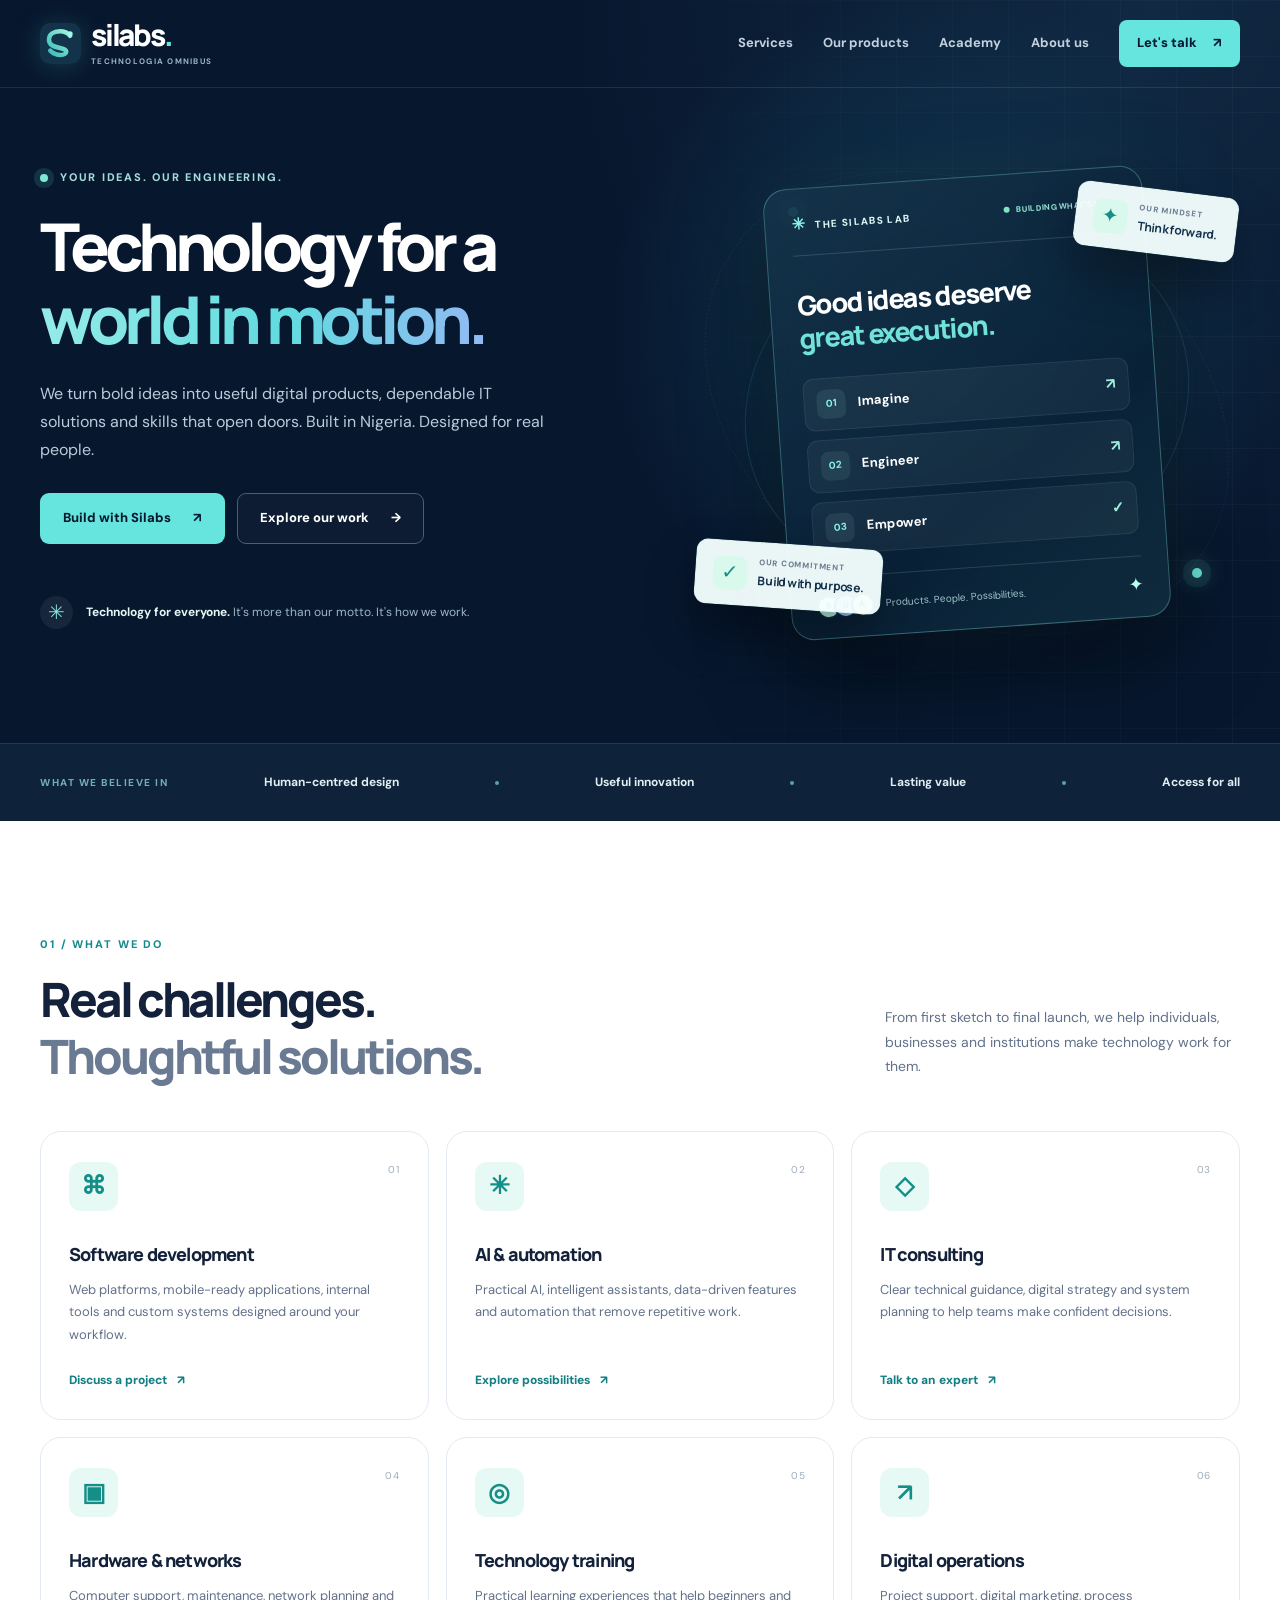
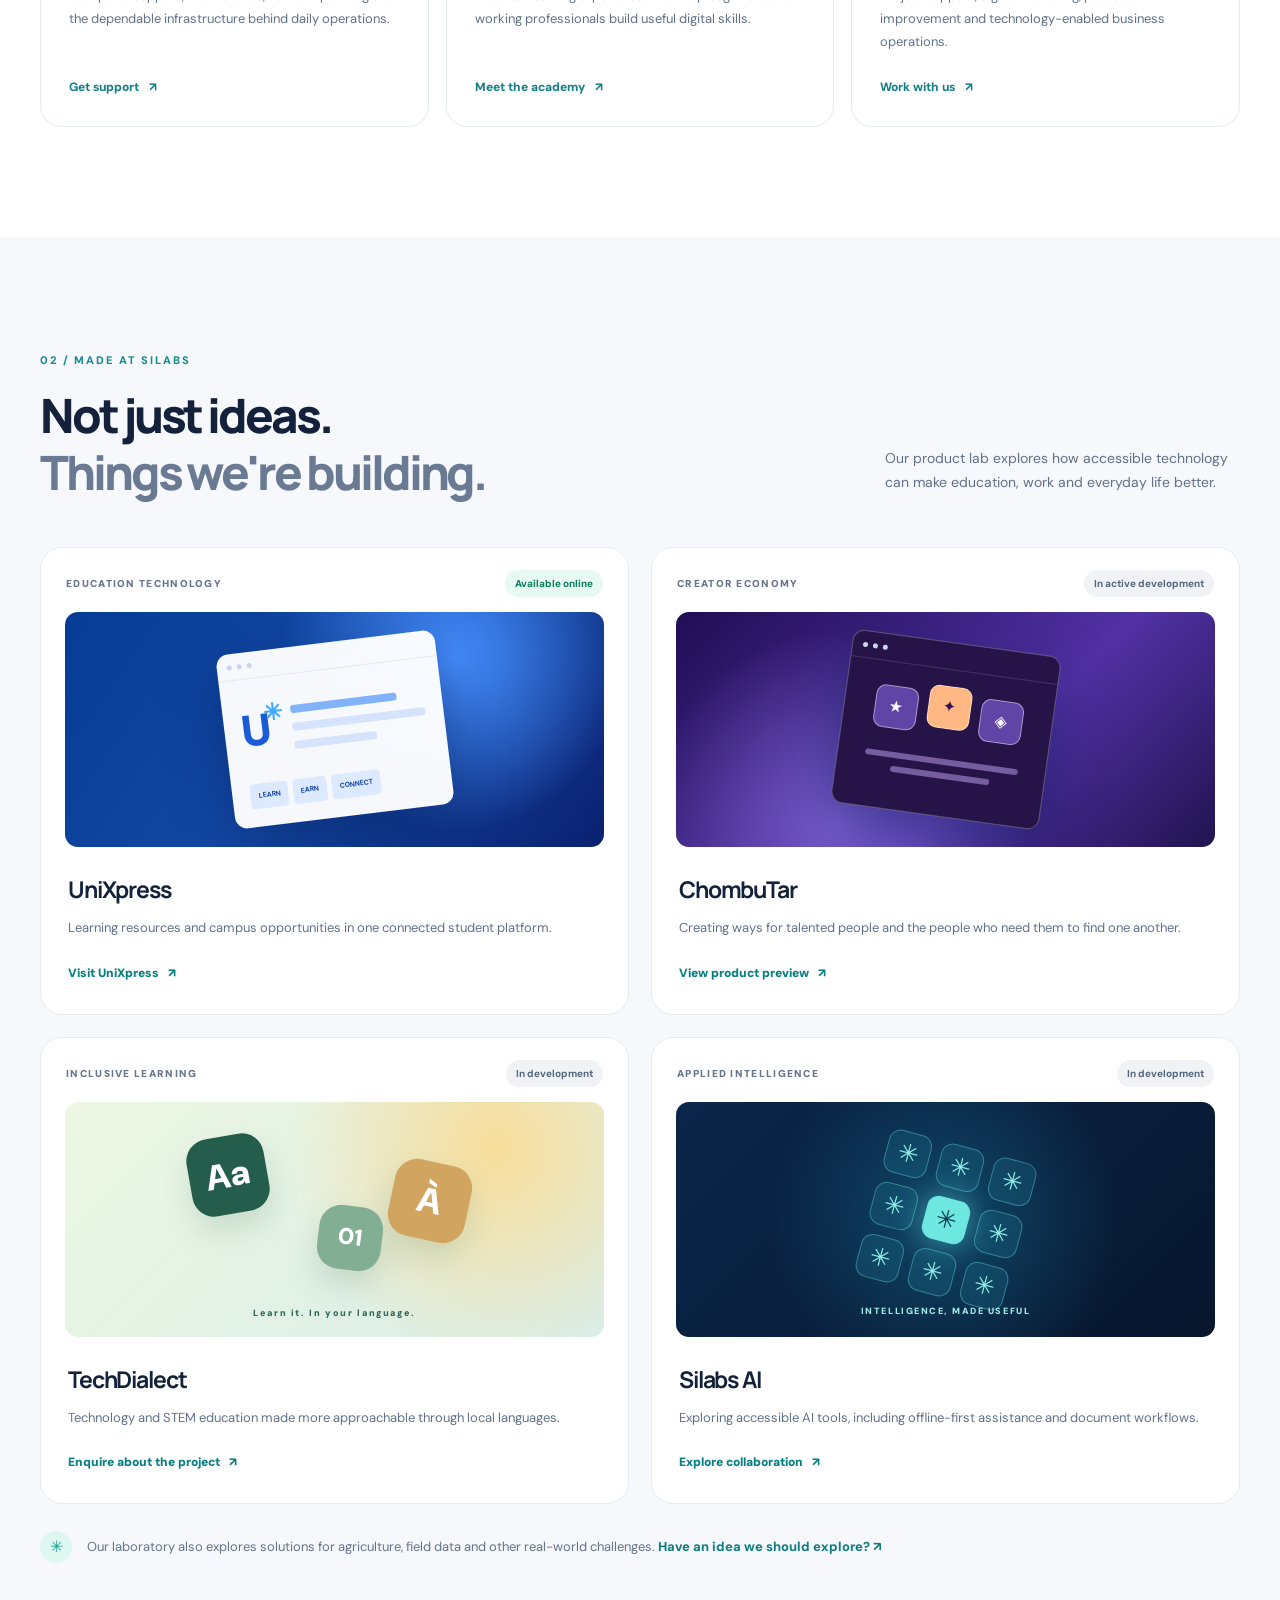
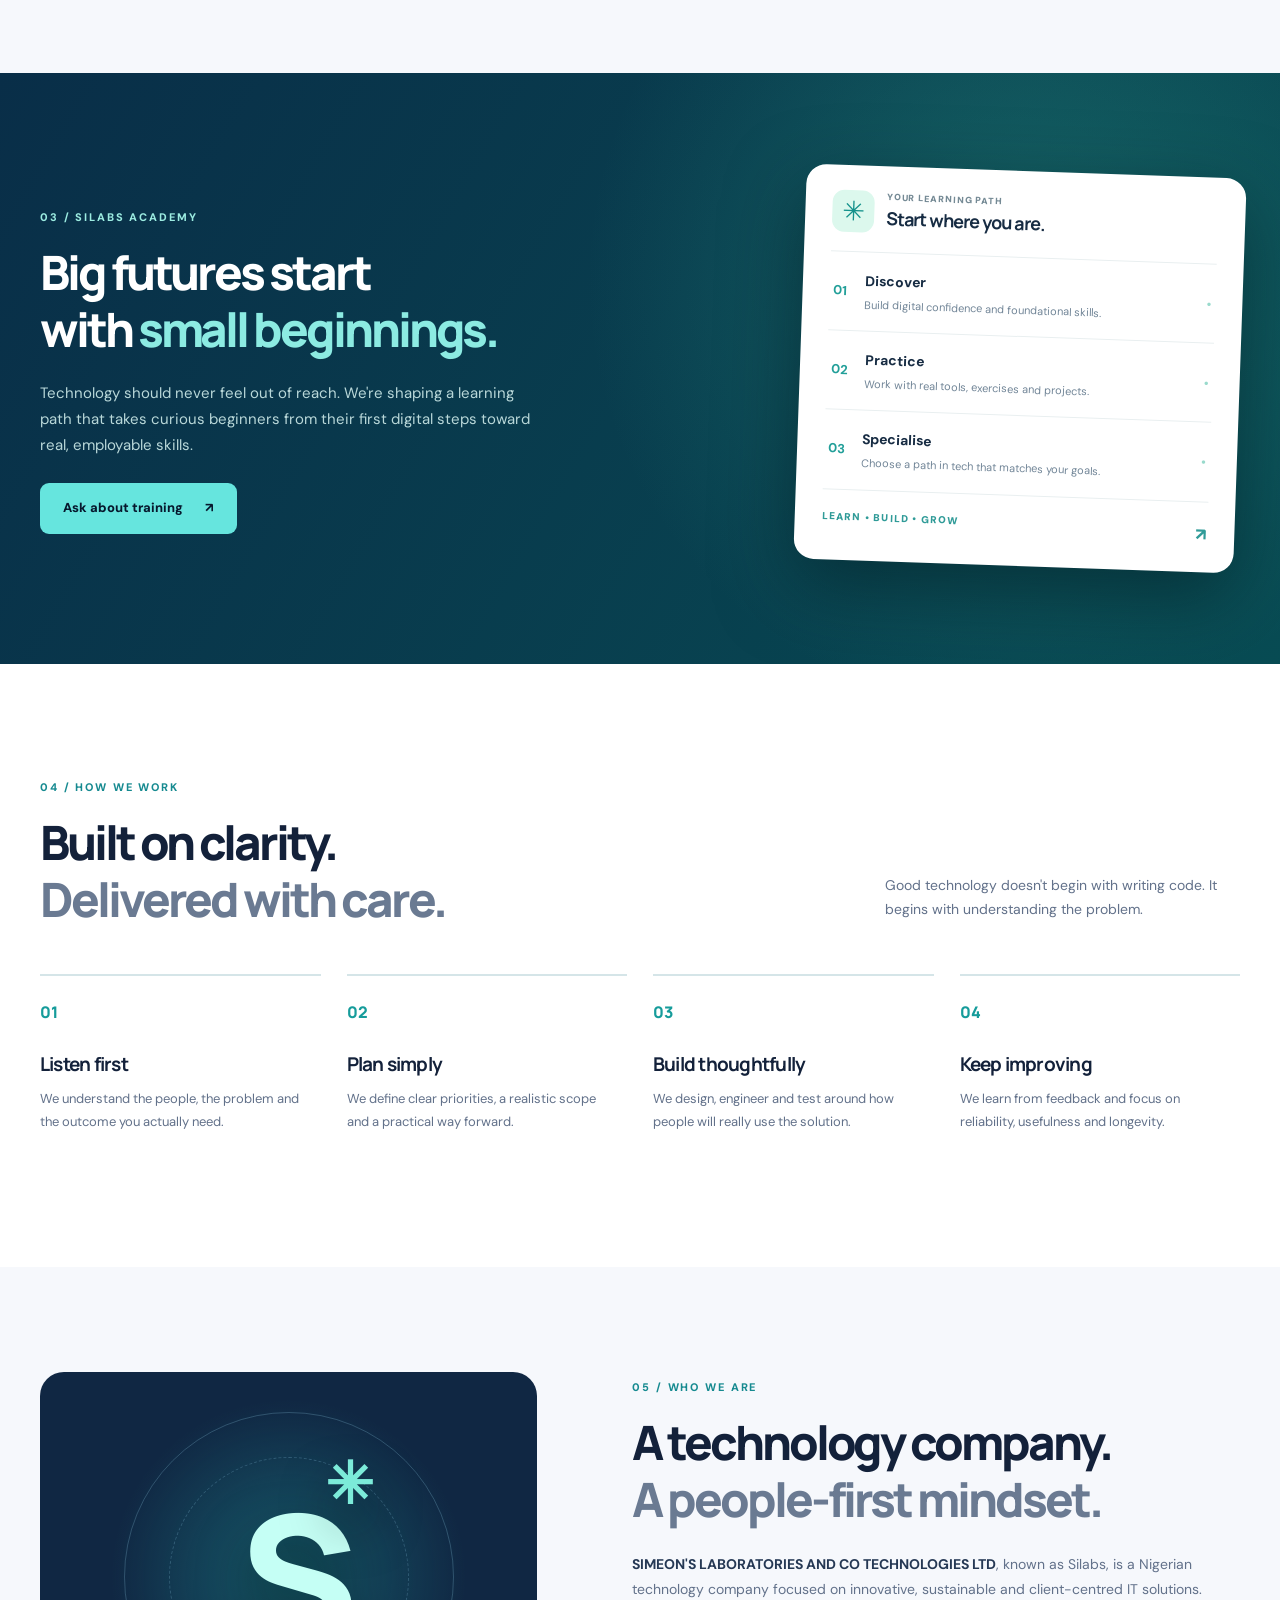
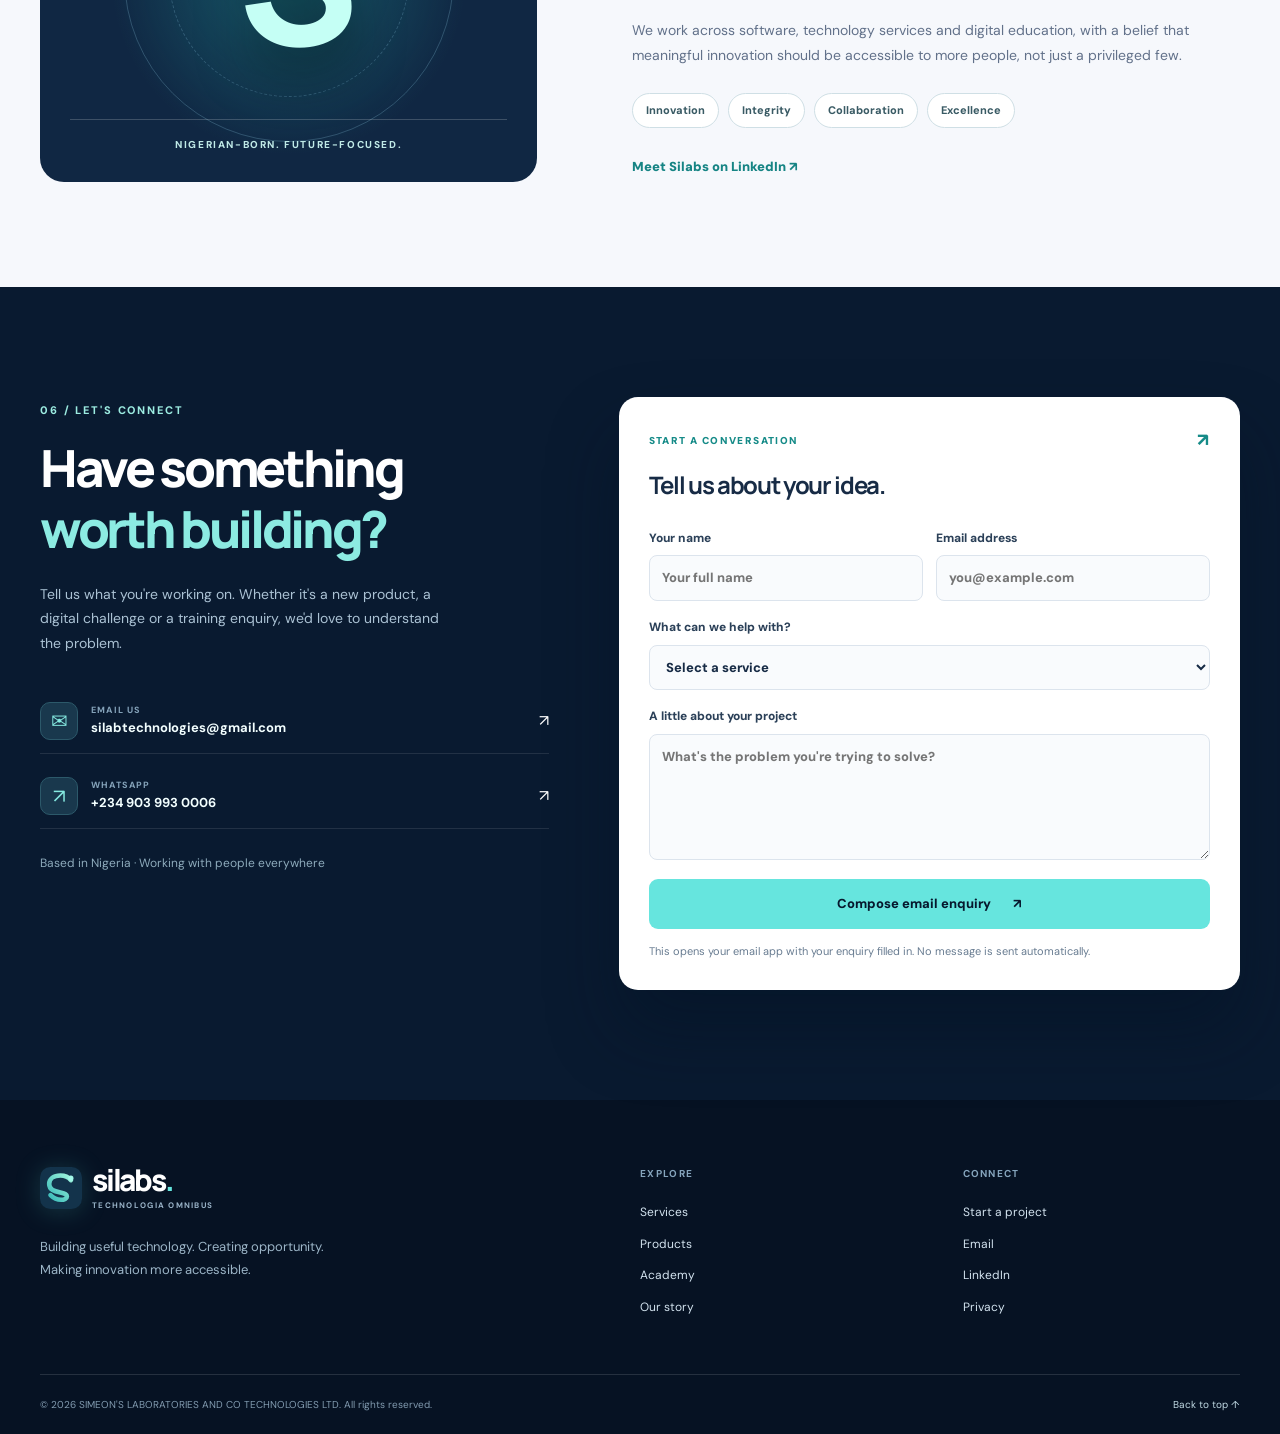
==== index.html @ 1b5fa83f "Build Silabs corporate website v1 with responsive design and accessible contact flow" ====
<!doctype html>
<html lang="en">
<head>
  <meta charset="utf-8">
  <meta name="viewport" content="width=device-width, initial-scale=1">
  <meta name="theme-color" content="#071832">
  <meta name="description" content="Silabs is a Nigerian technology company building practical software, AI solutions, digital infrastructure and technology education for people and organisations.">
  <meta property="og:type" content="website">
  <meta property="og:title" content="Silabs | Technology for everyone">
  <meta property="og:description" content="We design, build and support technology that makes a real difference.">
  <meta property="og:locale" content="en_NG">
  <meta name="twitter:card" content="summary">
  <link rel="icon" type="image/svg+xml" href="/assets/brand.svg">
  <link rel="stylesheet" href="/assets/styles.css">
  <link rel="preconnect" href="https://fonts.googleapis.com">
  <link rel="preconnect" href="https://fonts.gstatic.com" crossorigin>
  <link href="https://fonts.googleapis.com/css2?family=DM+Sans:wght@400;500;600;700&family=Manrope:wght@400;500;600;700;800&display=swap" rel="stylesheet">
  <title>Silabs | Technology for Everyone</title>
  <script type="application/ld+json">{"@context":"https://schema.org","@type":"Organization","name":"SIMEON'S LABORATORIES AND CO TECHNOLOGIES LTD","alternateName":"Silabs","description":"Nigerian technology company providing software development, technology education, consulting, AI solutions and IT services.","email":"silabtechnologies@gmail.com","telephone":"+2349039930006","areaServed":"NG","sameAs":["https://ng.linkedin.com/company/silabstechnologies"]}</script>
  <script src="/assets/site.js" defer></script>
</head>
<body>
  <a class="skip-link" href="#main">Skip to content</a>
  <div class="dark-stage">
    <header class="site-header" id="top">
      <div class="container header-content">
        <a class="brand" href="#top" aria-label="Silabs home">
          <img src="/assets/brand.svg" alt="" width="41" height="41">
          <span class="brand-name">silabs<span class="brand-period">.</span><small>TECHNOLOGIA OMNIBUS</small></span>
        </a>
        <button class="menu-toggle" type="button" aria-label="Open navigation" aria-controls="primary-nav" aria-expanded="false"><span></span><span></span><span></span></button>
        <nav class="primary-nav" id="primary-nav" aria-label="Primary navigation">
          <a href="#services">Services</a>
          <a href="#products">Our products</a>
          <a href="#academy">Academy</a>
          <a href="#about">About us</a>
          <a class="nav-contact" href="#contact">Let's talk <span aria-hidden="true">↗</span></a>
        </nav>
      </div>
    </header>

    <main id="main">
      <section class="hero container" aria-labelledby="hero-title">
        <div class="hero-copy">
          <div class="eyebrow"><span class="eyebrow-dot"></span> YOUR IDEAS. OUR ENGINEERING.</div>
          <h1 id="hero-title">Technology for a <span class="text-gradient">world in motion.</span></h1>
          <p class="hero-lead">We turn bold ideas into useful digital products, dependable IT solutions and skills that open doors. Built in Nigeria. Designed for real people.</p>
          <div class="hero-actions">
            <a class="button button-primary" href="#contact">Build with Silabs <span aria-hidden="true">↗</span></a>
            <a class="button button-outline" href="#products">Explore our work <span aria-hidden="true">→</span></a>
          </div>
          <div class="hero-footnote"><span class="footnote-icon" aria-hidden="true">✳</span><span><strong>Technology for everyone.</strong> It's more than our motto. It's how we work.</span></div>
        </div>
        <div class="hero-art" aria-label="Illustration of connected digital solutions">
          <div class="orbit orbit-one"></div><div class="orbit orbit-two"></div>
          <div class="signal signal-a"></div><div class="signal signal-b"></div>
          <div class="lab-panel">
            <div class="panel-topline"><div class="panel-top-left"><span class="tiny-stars">✳</span> THE SILABS LAB</div><span class="panel-status"><i></i> BUILDING WHAT'S NEXT</span></div>
            <div class="panel-heading">Good ideas deserve<br><em>great execution.</em></div>
            <div class="panel-workflow"><div class="workflow-item"><span class="workflow-index">01</span><span>Imagine</span><b>↗</b></div><div class="workflow-item"><span class="workflow-index">02</span><span>Engineer</span><b>↗</b></div><div class="workflow-item"><span class="workflow-index">03</span><span>Empower</span><b>✓</b></div></div>
            <div class="panel-bottom"><div class="avatar-stack"><span>S</span><span>U</span><span>A</span></div><p>Products. People. Possibilities.</p><span class="panel-sparkle">✦</span></div>
          </div>
          <div class="floating-tag float-top"><span class="float-icon">✦</span><div><small>OUR MINDSET</small><strong>Think forward.</strong></div></div>
          <div class="floating-tag float-bottom"><span class="float-check">✓</span><div><small>OUR COMMITMENT</small><strong>Build with purpose.</strong></div></div>
        </div>
      </section>
      <div class="capability-band"><div class="container capability-inner"><span>WHAT WE BELIEVE IN</span><strong>Human-centred design</strong><i></i><strong>Useful innovation</strong><i></i><strong>Lasting value</strong><i></i><strong>Access for all</strong></div></div>
  </div>

  <section class="section services-section" id="services" aria-labelledby="services-title">
    <div class="container">
      <div class="section-top"><div><span class="section-kicker">01 / WHAT WE DO</span><h2 id="services-title">Real challenges.<br><span>Thoughtful solutions.</span></h2></div><p>From first sketch to final launch, we help individuals, businesses and institutions make technology work for them.</p></div>
      <div class="services-grid">
        <article class="service-card"><div class="service-head"><span class="service-symbol">⌘</span><span class="service-number">01</span></div><h3>Software development</h3><p>Web platforms, mobile-ready applications, internal tools and custom systems designed around your workflow.</p><a href="#contact" aria-label="Enquire about software development">Discuss a project <span aria-hidden="true">↗</span></a></article>
        <article class="service-card"><div class="service-head"><span class="service-symbol">✳</span><span class="service-number">02</span></div><h3>AI &amp; automation</h3><p>Practical AI, intelligent assistants, data-driven features and automation that remove repetitive work.</p><a href="#contact" aria-label="Enquire about AI and automation">Explore possibilities <span aria-hidden="true">↗</span></a></article>
        <article class="service-card"><div class="service-head"><span class="service-symbol">◇</span><span class="service-number">03</span></div><h3>IT consulting</h3><p>Clear technical guidance, digital strategy and system planning to help teams make confident decisions.</p><a href="#contact" aria-label="Enquire about IT consulting">Talk to an expert <span aria-hidden="true">↗</span></a></article>
        <article class="service-card"><div class="service-head"><span class="service-symbol">▣</span><span class="service-number">04</span></div><h3>Hardware &amp; networks</h3><p>Computer support, maintenance, network planning and the dependable infrastructure behind daily operations.</p><a href="#contact" aria-label="Enquire about hardware and networks">Get support <span aria-hidden="true">↗</span></a></article>
        <article class="service-card"><div class="service-head"><span class="service-symbol">◎</span><span class="service-number">05</span></div><h3>Technology training</h3><p>Practical learning experiences that help beginners and working professionals build useful digital skills.</p><a href="#academy" aria-label="Learn about Silabs Academy">Meet the academy <span aria-hidden="true">↗</span></a></article>
        <article class="service-card"><div class="service-head"><span class="service-symbol">↗</span><span class="service-number">06</span></div><h3>Digital operations</h3><p>Project support, digital marketing, process improvement and technology-enabled business operations.</p><a href="#contact" aria-label="Enquire about digital operations">Work with us <span aria-hidden="true">↗</span></a></article>
      </div>
    </div>
  </section>

  <section class="section products-section" id="products" aria-labelledby="products-title">
    <div class="container">
      <div class="section-top product-top"><div><span class="section-kicker">02 / MADE AT SILABS</span><h2 id="products-title">Not just ideas.<br><span>Things we're building.</span></h2></div><p>Our product lab explores how accessible technology can make education, work and everyday life better.</p></div>
      <div class="products-grid">
        <article class="product-card product-unixpress"><div class="product-card-upper"><span class="product-category">EDUCATION TECHNOLOGY</span><span class="status-pill status-live">Available online</span></div><div class="product-art art-unixpress"><div class="abstract-window"><div class="window-top"><span></span><span></span><span></span></div><div class="mock-study"><span class="mock-logo">U<span>✳</span></span><div class="mock-lines"><i></i><i></i><i></i></div></div><div class="mock-pills"><b>LEARN</b><b>EARN</b><b>CONNECT</b></div></div></div><div class="product-text"><h3>UniXpress</h3><p>Learning resources and campus opportunities in one connected student platform.</p><a class="product-link" href="https://unixpress.com.ng" target="_blank" rel="noopener noreferrer">Visit UniXpress <span aria-hidden="true">↗</span><span class="sr-only">(opens in new tab)</span></a></div></article>
        <article class="product-card product-chombutar"><div class="product-card-upper"><span class="product-category">CREATOR ECONOMY</span><span class="status-pill">In active development</span></div><div class="product-art art-chombutar"><div class="abstract-window tilted-window"><div class="window-top"><span></span><span></span><span></span></div><div class="talent-circles"><div>★</div><div>✦</div><div>◈</div></div><div class="creator-line"></div><div class="creator-line short"></div></div></div><div class="product-text"><h3>ChombuTar</h3><p>Creating ways for talented people and the people who need them to find one another.</p><a class="product-link" href="https://chombutar.vercel.app" target="_blank" rel="noopener noreferrer">View product preview <span aria-hidden="true">↗</span><span class="sr-only">(opens in new tab)</span></a></div></article>
        <article class="product-card product-techdialect"><div class="product-card-upper"><span class="product-category">INCLUSIVE LEARNING</span><span class="status-pill">In development</span></div><div class="product-art art-techdialect"><div class="language-bubble one">Aa</div><div class="language-bubble two">À</div><div class="language-bubble three">01</div><div class="art-caption">Learn it. In your language.</div></div><div class="product-text"><h3>TechDialect</h3><p>Technology and STEM education made more approachable through local languages.</p><a class="product-link" href="#contact">Enquire about the project <span aria-hidden="true">↗</span></a></div></article>
        <article class="product-card product-ai"><div class="product-card-upper"><span class="product-category">APPLIED INTELLIGENCE</span><span class="status-pill">In development</span></div><div class="product-art art-ai"><div class="ai-grid"><span>✳</span><span>✳</span><span>✳</span><span>✳</span><span>✳</span><span>✳</span><span>✳</span><span>✳</span><span>✳</span></div><div class="ai-art-text">INTELLIGENCE, MADE USEFUL</div></div><div class="product-text"><h3>Silabs AI</h3><p>Exploring accessible AI tools, including offline-first assistance and document workflows.</p><a class="product-link" href="#contact">Explore collaboration <span aria-hidden="true">↗</span></a></div></article>
      </div>
      <div class="product-bottom-note"><span class="note-orb">✳</span><p>Our laboratory also explores solutions for agriculture, field data and other real-world challenges. <a href="#contact">Have an idea we should explore? <span aria-hidden="true">↗</span></a></p></div>
    </div>
  </section>

  <section class="academy-section" id="academy" aria-labelledby="academy-title">
    <div class="container academy-layout">
      <div class="academy-left"><span class="section-kicker light-kicker">03 / SILABS ACADEMY</span><h2 id="academy-title">Big futures start<br>with <em>small beginnings.</em></h2><p>Technology should never feel out of reach. We're shaping a learning path that takes curious beginners from their first digital steps toward real, employable skills.</p><a class="button button-primary" href="mailto:silabtechnologies@gmail.com?subject=Silabs%20Academy%20Enquiry">Ask about training <span aria-hidden="true">↗</span></a></div>
      <div class="academy-right"><div class="learning-card"><div class="learning-title"><span class="learning-icon">✳</span><div><small>YOUR LEARNING PATH</small><strong>Start where you are.</strong></div></div><div class="learning-step"><b>01</b><div><strong>Discover</strong><small>Build digital confidence and foundational skills.</small></div><span>●</span></div><div class="learning-step"><b>02</b><div><strong>Practice</strong><small>Work with real tools, exercises and projects.</small></div><span>●</span></div><div class="learning-step"><b>03</b><div><strong>Specialise</strong><small>Choose a path in tech that matches your goals.</small></div><span>●</span></div><div class="learning-foot">LEARN • BUILD • GROW <span>↗</span></div></div></div>
    </div>
  </section>

  <section class="section approach-section" id="approach" aria-labelledby="approach-title">
    <div class="container"><div class="section-top"><div><span class="section-kicker">04 / HOW WE WORK</span><h2 id="approach-title">Built on clarity.<br><span>Delivered with care.</span></h2></div><p>Good technology doesn't begin with writing code. It begins with understanding the problem.</p></div><div class="approach-steps"><article><span>01</span><h3>Listen first</h3><p>We understand the people, the problem and the outcome you actually need.</p></article><article><span>02</span><h3>Plan simply</h3><p>We define clear priorities, a realistic scope and a practical way forward.</p></article><article><span>03</span><h3>Build thoughtfully</h3><p>We design, engineer and test around how people will really use the solution.</p></article><article><span>04</span><h3>Keep improving</h3><p>We learn from feedback and focus on reliability, usefulness and longevity.</p></article></div></div>
  </section>

  <section class="about-section" id="about" aria-labelledby="about-title"><div class="container about-layout"><div class="about-graphic" aria-hidden="true"><div class="about-ring about-ring-a"></div><div class="about-ring about-ring-b"></div><div class="about-mark">S<span>✳</span></div><div class="about-tag">NIGERIAN-BORN. FUTURE-FOCUSED.</div></div><div class="about-copy"><span class="section-kicker">05 / WHO WE ARE</span><h2 id="about-title">A technology company.<br><span>A people-first mindset.</span></h2><p><strong>SIMEON'S LABORATORIES AND CO TECHNOLOGIES LTD</strong>, known as Silabs, is a Nigerian technology company focused on innovative, sustainable and client-centred IT solutions.</p><p>We work across software, technology services and digital education, with a belief that meaningful innovation should be accessible to more people, not just a privileged few.</p><div class="value-list"><span>Innovation</span><span>Integrity</span><span>Collaboration</span><span>Excellence</span></div><a class="text-link" href="https://ng.linkedin.com/company/silabstechnologies" target="_blank" rel="noopener noreferrer">Meet Silabs on LinkedIn <span aria-hidden="true">↗</span><span class="sr-only">(opens in new tab)</span></a></div></div></section>

  <section class="section contact-section" id="contact" aria-labelledby="contact-title"><div class="container"><div class="contact-layout"><div class="contact-intro"><span class="section-kicker light-kicker">06 / LET'S CONNECT</span><h2 id="contact-title">Have something<br><em>worth building?</em></h2><p>Tell us what you're working on. Whether it's a new product, a digital challenge or a training enquiry, we'd love to understand the problem.</p><div class="contact-options"><a href="mailto:silabtechnologies@gmail.com"><span class="contact-icon">✉</span><span><small>EMAIL US</small><strong>silabtechnologies@gmail.com</strong></span><span aria-hidden="true">↗</span></a><a href="https://wa.me/2349039930006?text=Hello%20Silabs%2C%20I%20would%20like%20to%20discuss%20a%20project." target="_blank" rel="noopener noreferrer"><span class="contact-icon">↗</span><span><small>WHATSAPP</small><strong>+234 903 993 0006</strong></span><span aria-hidden="true">↗</span><span class="sr-only">(opens in new tab)</span></a></div><div class="contact-location">Based in Nigeria · Working with people everywhere</div></div><div class="contact-form-card"><div class="form-heading"><span>START A CONVERSATION</span><span aria-hidden="true">↗</span></div><h3>Tell us about your idea.</h3><form id="enquiry-form" action="mailto:silabtechnologies@gmail.com" method="get"><div class="field-row"><label for="full-name">Your name<input id="full-name" name="name" autocomplete="name" required maxlength="100" placeholder="Your full name"></label><label for="email">Email address<input id="email" name="email" type="email" autocomplete="email" required maxlength="150" placeholder="you@example.com"></label></div><label for="service">What can we help with?<select id="service" name="service" required><option value="" disabled selected>Select a service</option><option>Software development</option><option>AI &amp; automation</option><option>IT consultancy</option><option>Hardware &amp; networks</option><option>Training &amp; academy</option><option>Digital operations</option><option>Other enquiry</option></select></label><label for="message">A little about your project<textarea id="message" name="message" rows="5" required maxlength="4000" placeholder="What's the problem you're trying to solve?"></textarea></label><button class="button button-primary submit-button" type="submit">Compose email enquiry <span aria-hidden="true">↗</span></button><p class="form-disclaimer" id="form-feedback" role="status" aria-live="polite">This opens your email app with your enquiry filled in. No message is sent automatically.</p></form></div></div></div></section>
    </main>
  <footer class="site-footer"><div class="container"><div class="footer-top"><div class="footer-brand"><a class="brand" href="#top"><img src="/assets/brand.svg" alt="" width="42" height="42"><span class="brand-name">silabs<span class="brand-period">.</span><small>TECHNOLOGIA OMNIBUS</small></span></a><p>Building useful technology. Creating opportunity. Making innovation more accessible.</p></div><div class="footer-column"><strong>EXPLORE</strong><a href="#services">Services</a><a href="#products">Products</a><a href="#academy">Academy</a><a href="#about">Our story</a></div><div class="footer-column"><strong>CONNECT</strong><a href="#contact">Start a project</a><a href="mailto:silabtechnologies@gmail.com">Email</a><a href="https://ng.linkedin.com/company/silabstechnologies" target="_blank" rel="noopener noreferrer">LinkedIn <span class="sr-only">(opens in new tab)</span></a><a href="/privacy.html">Privacy</a></div></div><div class="footer-bottom"><span>© <span id="copyright-year">2026</span> SIMEON'S LABORATORIES AND CO TECHNOLOGIES LTD. All rights reserved.</span><a href="#top">Back to top ↑</a></div></div></footer>
</body>
</html>
---- assets/styles.css ----
/* Silabs corporate website: responsive, dependency-free layout */
:root{--navy:#08182f;--dark:#07152b;--ink:#13213a;--muted:#62718a;--cyan:#66e5de;--teal:#13b7ad;--mint:#d7faf1;--blue:#3474ef;--surface:#f6f8fc;--line:#e4eaf1;--radius:21px;font-family:"DM Sans",Arial,sans-serif;color:var(--ink);background:#fff}
*{box-sizing:border-box}html{scroll-behavior:smooth;scroll-padding-top:90px}body{margin:0;min-width:320px;line-height:1.55}button,input,select,textarea{font:inherit}button,a{-webkit-tap-highlight-color:transparent}a{color:inherit;text-decoration:none}button{cursor:pointer}a:focus-visible,button:focus-visible,input:focus-visible,select:focus-visible,textarea:focus-visible{outline:3px solid #38cce2;outline-offset:4px}img{max-width:100%}.container{width:min(1200px,calc(100% - 64px));margin-inline:auto}.sr-only{position:absolute;width:1px;height:1px;padding:0;margin:-1px;overflow:hidden;clip:rect(0,0,0,0);white-space:nowrap;border:0}.skip-link{position:absolute;top:-80px;left:12px;z-index:100;background:#fff;color:#001831;padding:10px 16px;border-radius:8px}.skip-link:focus{top:12px}
h1,h2,h3,p{margin-top:0}h1,h2,h3,.brand-name{font-family:"Manrope","DM Sans",Arial,sans-serif;letter-spacing:-.055em}p{line-height:1.75}
.dark-stage{color:#fff;background:radial-gradient(circle at 74% 40%,#123a54 0,transparent 32%),radial-gradient(circle at 90% 0,#112943 0,transparent 42%),#07172e;position:relative;overflow:hidden}.dark-stage:before{content:"";position:absolute;inset:0;background-image:linear-gradient(#ffffff08 1px,transparent 1px),linear-gradient(90deg,#ffffff08 1px,transparent 1px);background-size:56px 56px;mask-image:linear-gradient(90deg,transparent 38%,#000 100%);pointer-events:none}.site-header{position:relative;z-index:20;border-bottom:1px solid #ffffff18}.header-content{height:87px;display:flex;align-items:center;justify-content:space-between;gap:24px}.brand{display:inline-flex;align-items:center;gap:10px;flex-shrink:0}.brand img{filter:drop-shadow(0 2px 12px #5de8d62c)}.brand-name{font-size:30px;font-weight:800;line-height:.92;letter-spacing:-.075em;color:#fff}.brand-period{color:var(--cyan)}.brand small{display:block;margin-top:8px;font:700 8px/1.2 "DM Sans",sans-serif;letter-spacing:.16em;color:#9ab4c9}.primary-nav{display:flex;align-items:center;gap:30px}.primary-nav>a{font-size:13px;font-weight:700;color:#c3d1df;transition:color .2s}.primary-nav>a:hover{color:#fff}.primary-nav .nav-contact{color:#061931;background:var(--cyan);border:1px solid transparent;padding:12px 17px;border-radius:8px;font-weight:800}.nav-contact span{margin-left:13px}.primary-nav .nav-contact:hover{color:#061931;background:#9df1e9}.menu-toggle{display:none}
.hero{position:relative;z-index:2;display:grid;grid-template-columns:1.06fr .94fr;align-items:center;gap:40px;min-height:650px;padding-block:75px 100px}.hero-copy{padding-bottom:8px}.eyebrow{font-weight:800;letter-spacing:.16em;color:#a4ddd9;font-size:11px;margin-bottom:24px;display:flex;align-items:center;gap:12px}.eyebrow-dot{width:8px;height:8px;border-radius:50%;background:#7ce8d8;box-shadow:0 0 0 6px #62e4d522}.hero h1{font-weight:800;font-size:clamp(43px,5.15vw,78px);line-height:1.1;margin-bottom:25px;letter-spacing:-.075em;max-width:720px}.text-gradient{background:linear-gradient(95deg,#95ece8,#62dbdf 55%,#92b9f4);background-clip:text;color:transparent}.hero-lead{font-size:16px;color:#b9ccdb;max-width:510px;margin-bottom:29px}.hero-actions{display:flex;flex-wrap:wrap;gap:12px}.button{display:inline-flex;align-items:center;justify-content:center;gap:22px;border-radius:9px;font-weight:800;font-size:13px;min-height:50px;padding:14px 22px;border:1px solid transparent;transition:transform .2s,background .2s,border-color .2s}.button:hover{transform:translateY(-2px)}.button-primary{background:var(--cyan);color:#06182d}.button-primary:hover{background:#a1f7ee}.button-outline{color:#fff;border-color:#466078;background:#ffffff06}.button-outline:hover{border-color:#a7cad8;background:#ffffff12}.hero-footnote{display:flex;gap:13px;align-items:center;margin-top:52px;font-size:12px;color:#9cb7c8}.hero-footnote strong{color:#e3f8f7}.footnote-icon{display:grid;place-items:center;flex:0 0 33px;width:33px;height:33px;border-radius:50%;background:#ffffff11;color:#7be4da;font-size:20px}
.hero-art{position:relative;height:480px;display:grid;place-items:center;isolation:isolate}.hero-art:after{content:"";position:absolute;z-index:-2;width:85%;height:82%;background:radial-gradient(circle,#26bead33,transparent 67%);filter:blur(22px)}.orbit{position:absolute;width:450px;height:450px;border:1px solid #6ccee727;border-radius:50%;transform:rotate(-16deg) scaleY(.82)}.orbit-two{width:560px;height:560px;border-style:dashed;opacity:.6;transform:rotate(32deg) scaleY(.75)}.signal{position:absolute;width:10px;height:10px;background:#69eadc;border-radius:50%;box-shadow:0 0 0 9px #69eadc15,0 0 25px #78fcef}.signal-a{top:44px;left:93px}.signal-b{right:38px;bottom:65px}.lab-panel{width:380px;max-width:86%;position:relative;border:1px solid #90ffed4a;background:linear-gradient(145deg,#15334aeb,#092137f5 65%,#102d3eeb);border-radius:23px;padding:23px 26px 17px;box-shadow:0 30px 85px #0008,0 0 70px #9effeb0e;transform:rotate(-4deg)}.panel-topline{display:flex;justify-content:space-between;align-items:center;gap:10px;border-bottom:1px solid #ffffff25;padding-bottom:18px}.panel-top-left{font-size:10px;font-weight:800;letter-spacing:.14em;color:#def9f5}.tiny-stars{color:#8af3e7;font-size:16px;margin-right:6px}.panel-status{font-size:8px;font-weight:800;letter-spacing:.04em;color:#97e8d5}.panel-status i{display:inline-block;background:#7be5c4;width:6px;height:6px;border-radius:50%;margin-right:4px}.panel-heading{font-family:"Manrope",sans-serif;font-weight:800;font-size:27px;letter-spacing:-.05em;line-height:1.22;margin:33px 0 24px}.panel-heading em{color:#71e2d8;font-style:normal}.panel-workflow{display:grid;gap:9px}.workflow-item{display:flex;align-items:center;gap:12px;background:#ffffff0c;border:1px solid #ffffff13;border-radius:11px;padding:11px 12px;font-weight:700;font-size:13px}.workflow-index{display:grid;place-items:center;width:29px;height:29px;border-radius:8px;background:#b0f8ed17;color:#87f8eb;font-size:10px}.workflow-item b{margin-left:auto;font-size:15px;color:#a0eede}.panel-bottom{display:flex;align-items:center;border-top:1px solid #ffffff22;margin-top:22px;padding-top:15px;gap:11px}.avatar-stack{display:flex;padding-left:6px}.avatar-stack span{width:24px;height:24px;margin-left:-7px;background:#b4ecdf;color:#08313b;border:2px solid #0b263b;border-radius:50%;display:grid;place-items:center;font-size:9px;font-weight:900}.avatar-stack span:nth-child(2){background:#9dbbf4}.avatar-stack span:nth-child(3){background:#f9d9a9}.panel-bottom p{font-size:10px;color:#9dc4cb;margin:0}.panel-sparkle{margin-left:auto;color:#b9fff1;font-size:18px}.floating-tag{position:absolute;display:flex;align-items:center;gap:11px;padding:13px 17px;border:1px solid #aee7db44;border-radius:12px;box-shadow:0 25px 50px #0005;background:#f5fffff4;color:#12314b;z-index:3}.floating-tag small{display:block;font-size:8px;font-weight:800;letter-spacing:.1em;color:#6b7d92}.floating-tag strong{font-family:Manrope,sans-serif;font-size:12px;letter-spacing:-.02em}.float-icon,.float-check{display:grid;place-items:center;width:34px;height:34px;border-radius:9px;background:#d8f9ec;color:#168e86;font-size:20px}.float-top{top:26px;right:3px;transform:rotate(7deg)}.float-bottom{bottom:34px;left:0;transform:rotate(4deg)}
.capability-band{position:relative;z-index:2;border-top:1px solid #ffffff16;background:#0e233a}.capability-inner{min-height:77px;display:flex;align-items:center;justify-content:space-between;gap:18px;flex-wrap:wrap}.capability-inner>span{font-size:10px;letter-spacing:.15em;color:#73acb7;font-weight:800}.capability-inner strong{font-size:12px;white-space:nowrap;font-weight:700;color:#e1eef3}.capability-inner i{height:4px;width:4px;border-radius:50%;background:#5f9eb0}
.section{padding:110px 0}.section-top{display:flex;justify-content:space-between;align-items:flex-end;gap:40px;margin-bottom:46px}.section-top>div{flex:1}.section-top>p{width:355px;max-width:40%;color:var(--muted);font-size:14px;margin:0;padding-bottom:6px}.section-kicker{display:inline-block;color:#168a90;font-size:11px;font-weight:800;letter-spacing:.17em;margin-bottom:18px}.section h2,.about-section h2,.academy-section h2{font-weight:800;font-size:clamp(32px,3.7vw,53px);line-height:1.2;margin:0;letter-spacing:-.065em}.section h2 span,.about-section h2 span{color:#6a7a92}
.services-section{background:#fff}.services-grid{display:grid;grid-template-columns:repeat(3,minmax(0,1fr));gap:17px}.service-card{border:1px solid var(--line);border-radius:var(--radius);padding:30px 28px;min-height:284px;display:flex;flex-direction:column;transition:box-shadow .2s,transform .2s,border-color .2s}.service-card:hover{transform:translateY(-3px);border-color:#b3e7e3;box-shadow:0 18px 48px #0929450e}.service-head{display:flex;align-items:flex-start;justify-content:space-between;margin-bottom:30px}.service-symbol{display:grid;place-items:center;width:49px;height:49px;border-radius:12px;font-size:25px;font-weight:600;background:#e7f9f4;color:#138f88}.service-number{font-size:10px;color:#9cacbc;letter-spacing:.06em}.service-card h3{font-weight:800;font-size:18px;letter-spacing:-.045em;margin-bottom:10px}.service-card p{font-size:13px;color:var(--muted);margin-bottom:24px}.service-card a{font-size:12px;font-weight:800;margin-top:auto;color:#137f85}.service-card a span{margin-left:7px}
.products-section{background:#f6f8fc}.products-grid{display:grid;grid-template-columns:repeat(2,minmax(0,1fr));gap:22px}.product-card{background:#fff;border:1px solid #e7ebf1;border-radius:22px;overflow:hidden;min-width:0}.product-card-upper{padding:22px 25px 0;display:flex;align-items:center;justify-content:space-between;gap:10px}.product-category{font-size:10px;font-weight:900;letter-spacing:.13em;color:#67758a}.status-pill{font-size:10px;border-radius:30px;padding:6px 10px;background:#f0f2f6;color:#52657c;font-weight:700;white-space:nowrap}.status-live{background:#e6faf1;color:#087d5c}.product-art{height:235px;margin:15px 24px 0;display:flex;align-items:center;justify-content:center;position:relative;overflow:hidden;border-radius:13px}.art-unixpress{background:radial-gradient(circle at 72% 20%,#468fff 0,transparent 40%),linear-gradient(125deg,#063c95,#1449a5,#0b2070)}.art-unixpress:before,.art-chombutar:before{content:"";position:absolute;inset:-90px;border:1px solid #ffffff3b;border-radius:50%;transform:scale(.9,1.1)}.abstract-window{width:220px;border-radius:12px;background:#fffffff5;box-shadow:0 20px 60px #001a526c;overflow:hidden;transform:rotate(-7deg);z-index:1}.window-top{height:27px;border-bottom:1px solid #e3e9f5;display:flex;gap:5px;align-items:center;padding:0 10px}.window-top span{height:5px;width:5px;border-radius:50%;background:#c9d5ea}.mock-study{height:105px;display:flex;align-items:center;gap:15px;padding:18px}.mock-logo{font-size:44px;letter-spacing:-.15em;font-weight:900;color:#1b5ad8}.mock-logo span{font-size:23px;vertical-align:top;color:#3fa8ff}.mock-lines{flex:1;display:grid;gap:10px}.mock-lines i{display:block;height:8px;border-radius:3px;background:#d5e3fc}.mock-lines i:first-child{width:80%;background:#82b3fa}.mock-lines i:last-child{width:62%}.mock-pills{display:flex;gap:5px;padding:0 18px 18px}.mock-pills b{padding:7px 8px;font-size:7px;color:#1446a3;background:#dce9ff;border-radius:4px}.art-chombutar{background:radial-gradient(circle at 30% 90%,#a088fd8a,transparent 45%),linear-gradient(135deg,#210e55,#5231a4 60%,#201451)}.tilted-window{height:175px;width:210px;transform:rotate(8deg);background:#261448;border:1px solid #ffffff44}.tilted-window .window-top{border-color:#ffffff24}.talent-circles{display:flex;justify-content:center;gap:10px;margin:23px 0}.talent-circles div{border:1px solid #ffffff78;background:#906cf48c;width:43px;height:43px;display:grid;place-items:center;border-radius:10px;color:#fff}.talent-circles div:nth-child(2){transform:translateY(-7px);background:#ffb783;color:#321255}.creator-line{margin:8px auto;width:74%;height:6px;border-radius:8px;background:#765d9f}.creator-line.short{width:48%}.art-techdialect{background:radial-gradient(circle at 80% 20%,#f8dd9a 0,transparent 45%),linear-gradient(135deg,#edf7e3,#d9ede8)}.language-bubble{position:absolute;display:grid;place-items:center;background:#255d4c;color:#fff;width:78px;height:78px;border-radius:22px;font-size:35px;font-weight:900;box-shadow:0 15px 30px #3368512b;transform:rotate(-10deg)}.language-bubble.one{left:23%;top:34px}.language-bubble.two{right:25%;top:60px;transform:rotate(12deg);background:#d1a55f}.language-bubble.three{left:47%;top:104px;width:64px;height:64px;font-size:23px;transform:rotate(7deg);background:#82ae93}.art-caption{position:absolute;bottom:16px;font-size:9px;font-weight:900;letter-spacing:.18em;color:#2f6658}.art-ai{background:radial-gradient(circle,#16799c76,transparent 60%),linear-gradient(135deg,#0a264a,#08162d)}.ai-grid{display:grid;grid-template-columns:repeat(3,44px);gap:10px;transform:rotate(15deg)}.ai-grid span{display:grid;place-items:center;width:44px;height:44px;border:1px solid #66dedd66;border-radius:12px;color:#8ceee3;background:#278ca132;font-size:25px}.ai-grid span:nth-child(5){background:#6de7df;color:#0d3e53;box-shadow:0 0 30px #69edea88}.ai-art-text{position:absolute;bottom:18px;font-size:9px;font-weight:900;letter-spacing:.17em;color:#9ee9e6}.product-text{padding:25px 27px 29px}.product-text h3{font-size:23px;letter-spacing:-.05em;margin-bottom:9px}.product-text p{font-size:13px;color:var(--muted);margin-bottom:20px}.product-link{display:inline-block;font-size:12px;font-weight:900;color:#087f81}.product-link span{margin-left:6px}.product-bottom-note{display:flex;align-items:center;gap:15px;padding-top:27px}.note-orb{color:#1e9a91;background:#def7f0;border-radius:50%;width:32px;height:32px;display:grid;place-items:center;flex-shrink:0}.product-bottom-note p{font-size:13px;color:#65748b;margin:0}.product-bottom-note a{font-weight:800;color:#117e80}
.academy-section{background:#07384a;color:#fff;padding:98px 0;overflow:hidden;position:relative}.academy-section:before{content:"";position:absolute;inset:0;background:radial-gradient(circle at 80% 35%,#32a99155,transparent 40%),linear-gradient(120deg,#092e48,#084c54)}.academy-layout{position:relative;display:grid;grid-template-columns:1fr .9fr;gap:90px;align-items:center}.light-kicker{color:#9cece1}.academy-left h2{font-size:clamp(34px,3.7vw,52px);margin-bottom:22px}.academy-left h2 em,.contact-intro h2 em{font-style:normal;color:#8cebe2}.academy-left p{color:#b9d8d9;font-size:15px;max-width:490px;margin-bottom:25px}.learning-card{max-width:440px;margin-left:auto;background:#fff;color:#172c43;border-radius:20px;box-shadow:0 26px 75px #001a2390;padding:25px 27px;transform:rotate(2deg)}.learning-title{display:flex;gap:12px;align-items:center;padding-bottom:19px;border-bottom:1px solid #e9eff0}.learning-icon{width:42px;height:42px;display:grid;place-items:center;background:#dcf8ed;border-radius:12px;color:#13918b;font-size:27px}.learning-title small,.learning-title strong{display:block}.learning-title small{font-size:9px;color:#758a95;letter-spacing:.1em;font-weight:900}.learning-title strong{font-family:Manrope,sans-serif;font-size:18px;letter-spacing:-.05em}.learning-step{display:flex;align-items:center;gap:17px;padding:18px 4px;border-bottom:1px solid #e9eff0}.learning-step>b{color:#229f99;font-size:13px}.learning-step div{flex:1}.learning-step strong,.learning-step small{display:block}.learning-step strong{font-size:14px}.learning-step small{color:#718597;font-size:11px;margin-top:4px;line-height:1.5}.learning-step>span{color:#99dacc;font-size:8px}.learning-foot{display:flex;justify-content:space-between;color:#309b98;font-size:10px;font-weight:900;letter-spacing:.12em;margin-top:19px}.learning-foot span{font-size:17px}
.approach-section{background:#fff}.approach-steps{display:grid;grid-template-columns:repeat(4,1fr);gap:26px;position:relative}.approach-steps article{border-top:2px solid #d5e5e8;padding:24px 8px 10px 0}.approach-steps article span{font-family:Manrope,sans-serif;font-weight:800;color:#169c9b;font-size:16px}.approach-steps h3{font-size:19px;margin:24px 0 9px;letter-spacing:-.04em}.approach-steps p{font-size:13px;color:var(--muted)}
.about-section{background:#f6f8fc;padding:105px 0}.about-layout{display:grid;grid-template-columns:.9fr 1.1fr;gap:95px;align-items:center}.about-graphic{min-height:410px;background:radial-gradient(circle at 50% 50%,#1d8d9285,transparent 55%),#102743;border-radius:24px;position:relative;display:grid;place-items:center;overflow:hidden}.about-ring{width:330px;height:330px;border:1px solid #91cce73f;border-radius:50%;position:absolute}.about-ring-b{width:240px;height:240px;border-style:dashed}.about-mark{font-family:Manrope,sans-serif;font-size:180px;font-weight:900;letter-spacing:-.19em;color:#c5fff5;text-shadow:0 25px 50px #0118;position:relative;z-index:1}.about-mark span{font-size:58px;vertical-align:top;color:#7cebd9}.about-tag{position:absolute;bottom:29px;left:30px;right:30px;text-align:center;border-top:1px solid #ffffff30;padding-top:17px;font-size:10px;font-weight:800;letter-spacing:.16em;color:#c0eae7}.about-copy h2{margin-bottom:24px}.about-copy p{font-size:14px;color:var(--muted);margin-bottom:17px}.about-copy p strong{color:#253854}.value-list{display:flex;flex-wrap:wrap;gap:9px;margin:26px 0 26px}.value-list span{border:1px solid #cfdfe5;border-radius:30px;padding:8px 13px;font-size:11px;color:#395a64;font-weight:800;background:#fff}.text-link{font-size:13px;font-weight:900;color:#168484}
.contact-section{background:#091a30;color:#fff;padding:110px 0}.contact-layout{display:grid;grid-template-columns:.9fr 1.1fr;gap:70px;align-items:start}.contact-intro h2{font-size:clamp(35px,4vw,55px);line-height:1.2;margin:0 0 22px}.contact-intro p{font-size:14px;color:#abc2d4;max-width:420px;margin-bottom:34px}.contact-options{display:grid;gap:10px}.contact-options>a{display:flex;align-items:center;gap:13px;padding:13px 0;border-bottom:1px solid #ffffff1a}.contact-icon{width:38px;height:38px;background:#19384d;border:1px solid #2c596a;border-radius:10px;display:grid;place-items:center;font-size:20px;color:#85e9e0}.contact-options>a>span:nth-child(2){flex:1;min-width:0}.contact-options small,.contact-options strong{display:block}.contact-options small{font-size:9px;color:#84a2b9;font-weight:800;letter-spacing:.13em}.contact-options strong{font-size:13px;color:#f3ffff;overflow-wrap:anywhere}.contact-location{margin-top:25px;color:#8daabb;font-size:12px}.contact-form-card{background:#fff;color:#172b45;border-radius:19px;padding:30px;box-shadow:0 40px 70px #03112266}.form-heading{display:flex;justify-content:space-between;align-items:center;color:#168b88;font-size:10px;font-weight:900;letter-spacing:.14em}.form-heading span:last-child{font-size:18px}.contact-form-card h3{font-size:24px;margin:12px 0 25px}.contact-form-card label{display:flex;flex-direction:column;gap:8px;margin-bottom:17px;font-size:12px;font-weight:800;color:#2b4058}.field-row{display:grid;grid-template-columns:1fr 1fr;gap:13px}.contact-form-card input,.contact-form-card select,.contact-form-card textarea{border:1px solid #dce4ed;border-radius:8px;background:#f9fbfd;color:#172b45;width:100%;padding:12px;font-size:13px;outline:none}.contact-form-card input:focus,.contact-form-card select:focus,.contact-form-card textarea:focus{border-color:#20aaa7;box-shadow:0 0 0 3px #24c5b929}.contact-form-card textarea{resize:vertical;min-height:102px}.submit-button{width:100%;margin-top:2px;border:0}.form-disclaimer{font-size:11px;color:#687c91;margin:14px 0 0;line-height:1.5}
.site-footer{background:#061223;color:#fff}.footer-top{padding:66px 0 57px;display:grid;grid-template-columns:2fr 1fr 1fr;gap:45px}.footer-brand p{font-size:13px;color:#9cb5c7;max-width:300px;margin:19px 0 0}.footer-column{display:grid;justify-items:start;align-content:start;gap:13px}.footer-column strong{font-size:10px;letter-spacing:.13em;color:#86a5bd;margin-bottom:9px}.footer-column a{font-size:12px;color:#d3e3ef}.footer-column a:hover,.footer-bottom a:hover{color:#7aebe0}.footer-bottom{display:flex;justify-content:space-between;gap:20px;border-top:1px solid #ffffff20;padding:22px 0;font-size:10px;color:#829bb0}.footer-bottom a{color:#c1dae4}
@media(max-width:1024px){.primary-nav{gap:16px}.hero{gap:10px}.hero h1{font-size:clamp(43px,5vw,65px)}.hero-art{transform:scale(.88)}.academy-layout,.about-layout{gap:45px}.contact-layout{gap:35px}.capability-inner{justify-content:center}.capability-inner>span{width:100%;text-align:center;padding-top:16px}.capability-inner{padding-bottom:17px}}
@media(max-width:760px){.container{width:min(100% - 36px,540px)}.header-content{height:72px}.brand-name{font-size:27px}.menu-toggle{display:flex;z-index:31;flex-direction:column;justify-content:center;gap:5px;align-items:center;border:1px solid #8bbbc454;background:#ffffff12;border-radius:8px;width:43px;height:41px}.menu-toggle span{width:20px;height:2px;background:#ecfffc;border-radius:1px;transition:transform .2s,opacity .2s}.menu-toggle[aria-expanded="true"] span:first-child{transform:translateY(7px) rotate(45deg)}.menu-toggle[aria-expanded="true"] span:nth-child(2){opacity:0}.menu-toggle[aria-expanded="true"] span:last-child{transform:translateY(-7px) rotate(-45deg)}.primary-nav{display:none;position:absolute;top:71px;left:0;right:0;background:#0a213a;border-bottom:1px solid #24495e;flex-direction:column;align-items:stretch;gap:0;padding:17px 18px 20px;box-shadow:0 25px 30px #0004}.primary-nav.is-open{display:flex}.primary-nav>a{padding:14px 10px;font-size:14px}.primary-nav .nav-contact{margin-top:10px;text-align:center}.hero{grid-template-columns:1fr;gap:10px;padding:58px 0 45px;min-height:0}.hero h1{font-size:clamp(42px,9vw,65px)}.hero-lead{font-size:15px}.hero-footnote{margin-top:31px}.hero-art{height:390px;transform:scale(.88);transform-origin:center center;margin:-18px -25px -25px}.lab-panel{width:360px}.floating-tag{padding:10px}.float-top{right:10px}.float-bottom{left:8px}.capability-inner{gap:12px;padding:22px 0}.capability-inner>span{padding:0}.capability-inner strong{font-size:11px}.section{padding:72px 0}.section-top{display:block;margin-bottom:30px}.section-top>p{max-width:none;width:auto;margin-top:18px}.section h2,.about-section h2{font-size:35px}.services-grid,.products-grid{grid-template-columns:1fr;gap:14px}.service-card{min-height:auto;padding:24px}.service-head{margin-bottom:24px}.product-card-upper{padding:18px 18px 0}.product-art{margin:14px 18px 0;height:215px}.product-text{padding:21px}.academy-section{padding:73px 0}.academy-layout,.about-layout,.contact-layout{grid-template-columns:1fr;gap:37px}.learning-card{margin:auto;max-width:420px;transform:none}.approach-steps{grid-template-columns:repeat(2,1fr);gap:22px}.about-section{padding:73px 0}.about-graphic{min-height:330px}.contact-section{padding:75px 0}.contact-form-card{padding:22px}.footer-top{grid-template-columns:1fr 1fr;gap:33px}.footer-brand{grid-column:span 2}.footer-bottom{flex-direction:column;gap:9px}}
@media(max-width:440px){.hero-art{transform:scale(.72);height:330px;margin:-40px -55px -40px}.hero h1{font-size:43px}.hero-actions{align-items:stretch}.hero-actions .button{flex:1 1 100%}.capability-inner i{display:none}.capability-inner strong{width:42%;text-align:center}.field-row{grid-template-columns:1fr;gap:0}.product-card-upper{align-items:flex-start}.product-category{line-height:1.8}.status-pill{font-size:9px}.approach-steps{grid-template-columns:1fr}.about-mark{font-size:145px}.about-mark span{font-size:47px}.contact-options strong{font-size:12px}}
@media(prefers-reduced-motion:reduce){html{scroll-behavior:auto}*,*:before,*:after{transition-duration:.01ms!important;animation-duration:.01ms!important}}
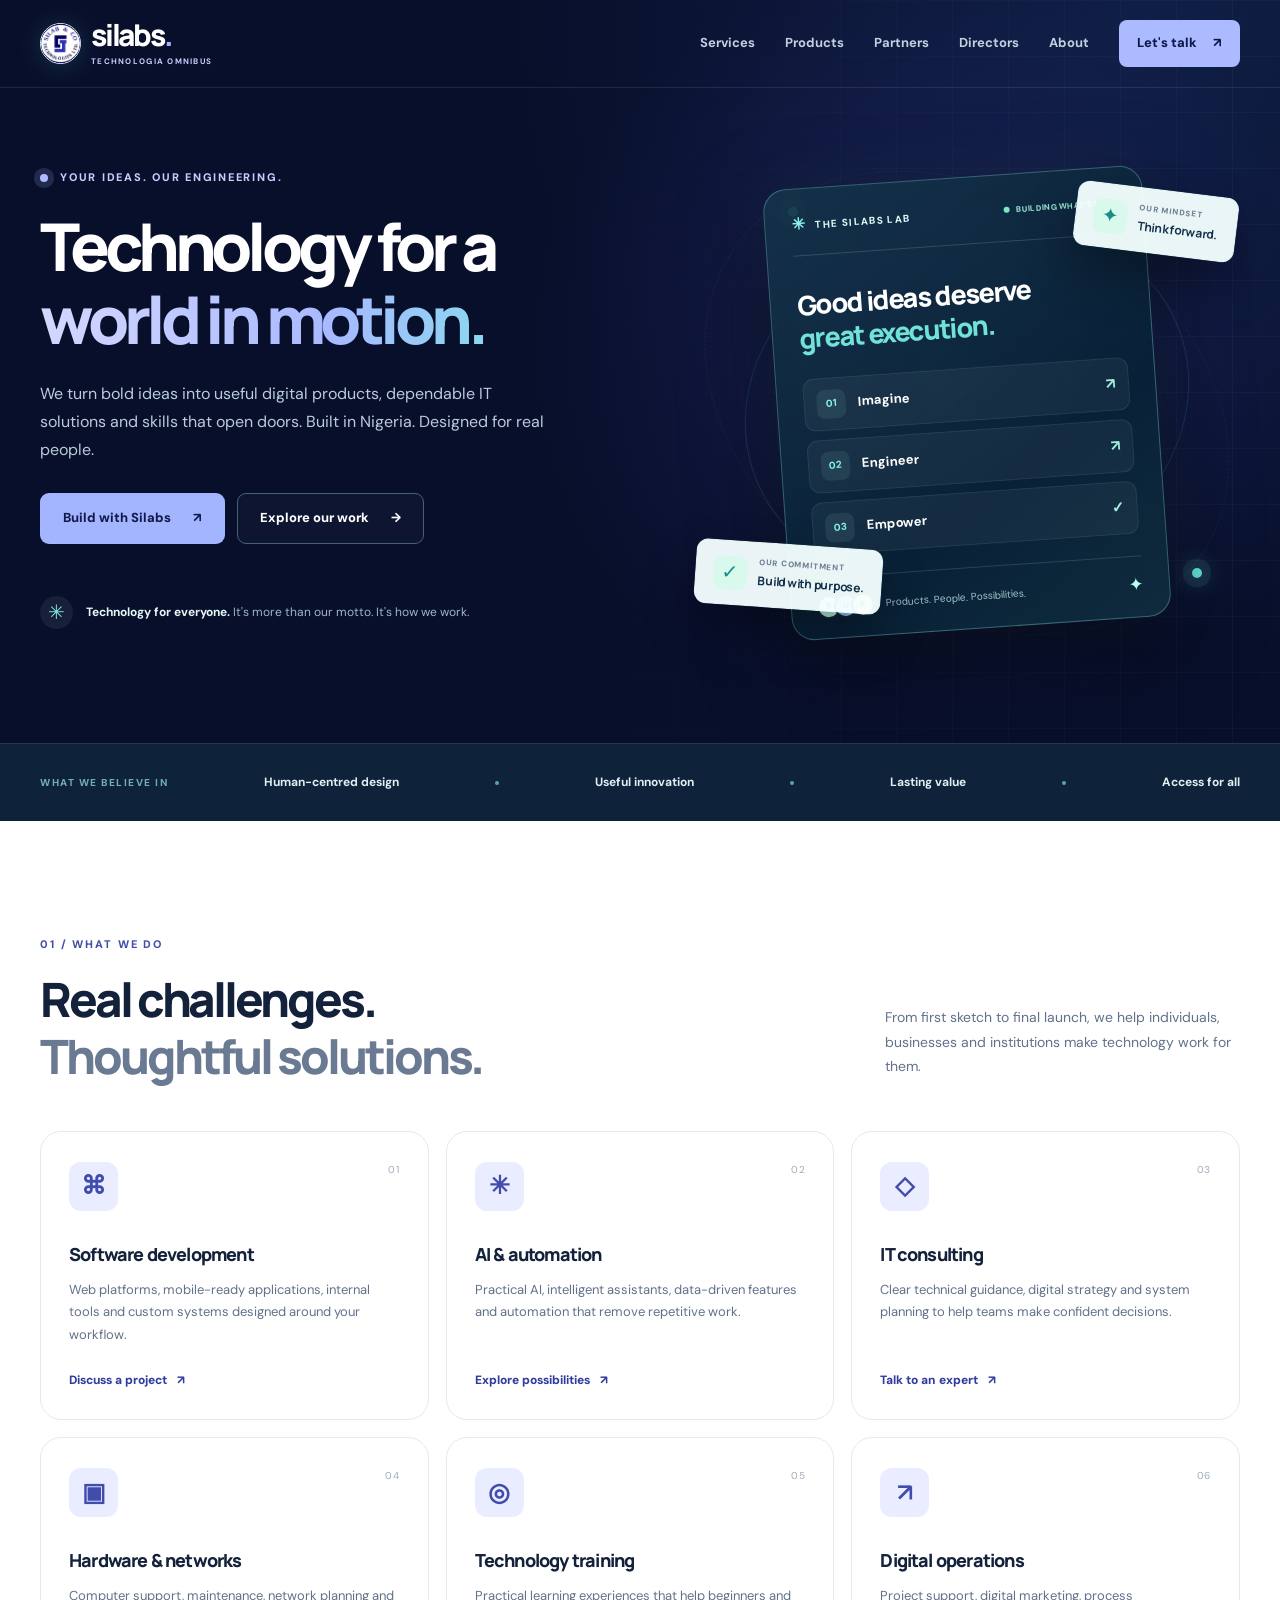
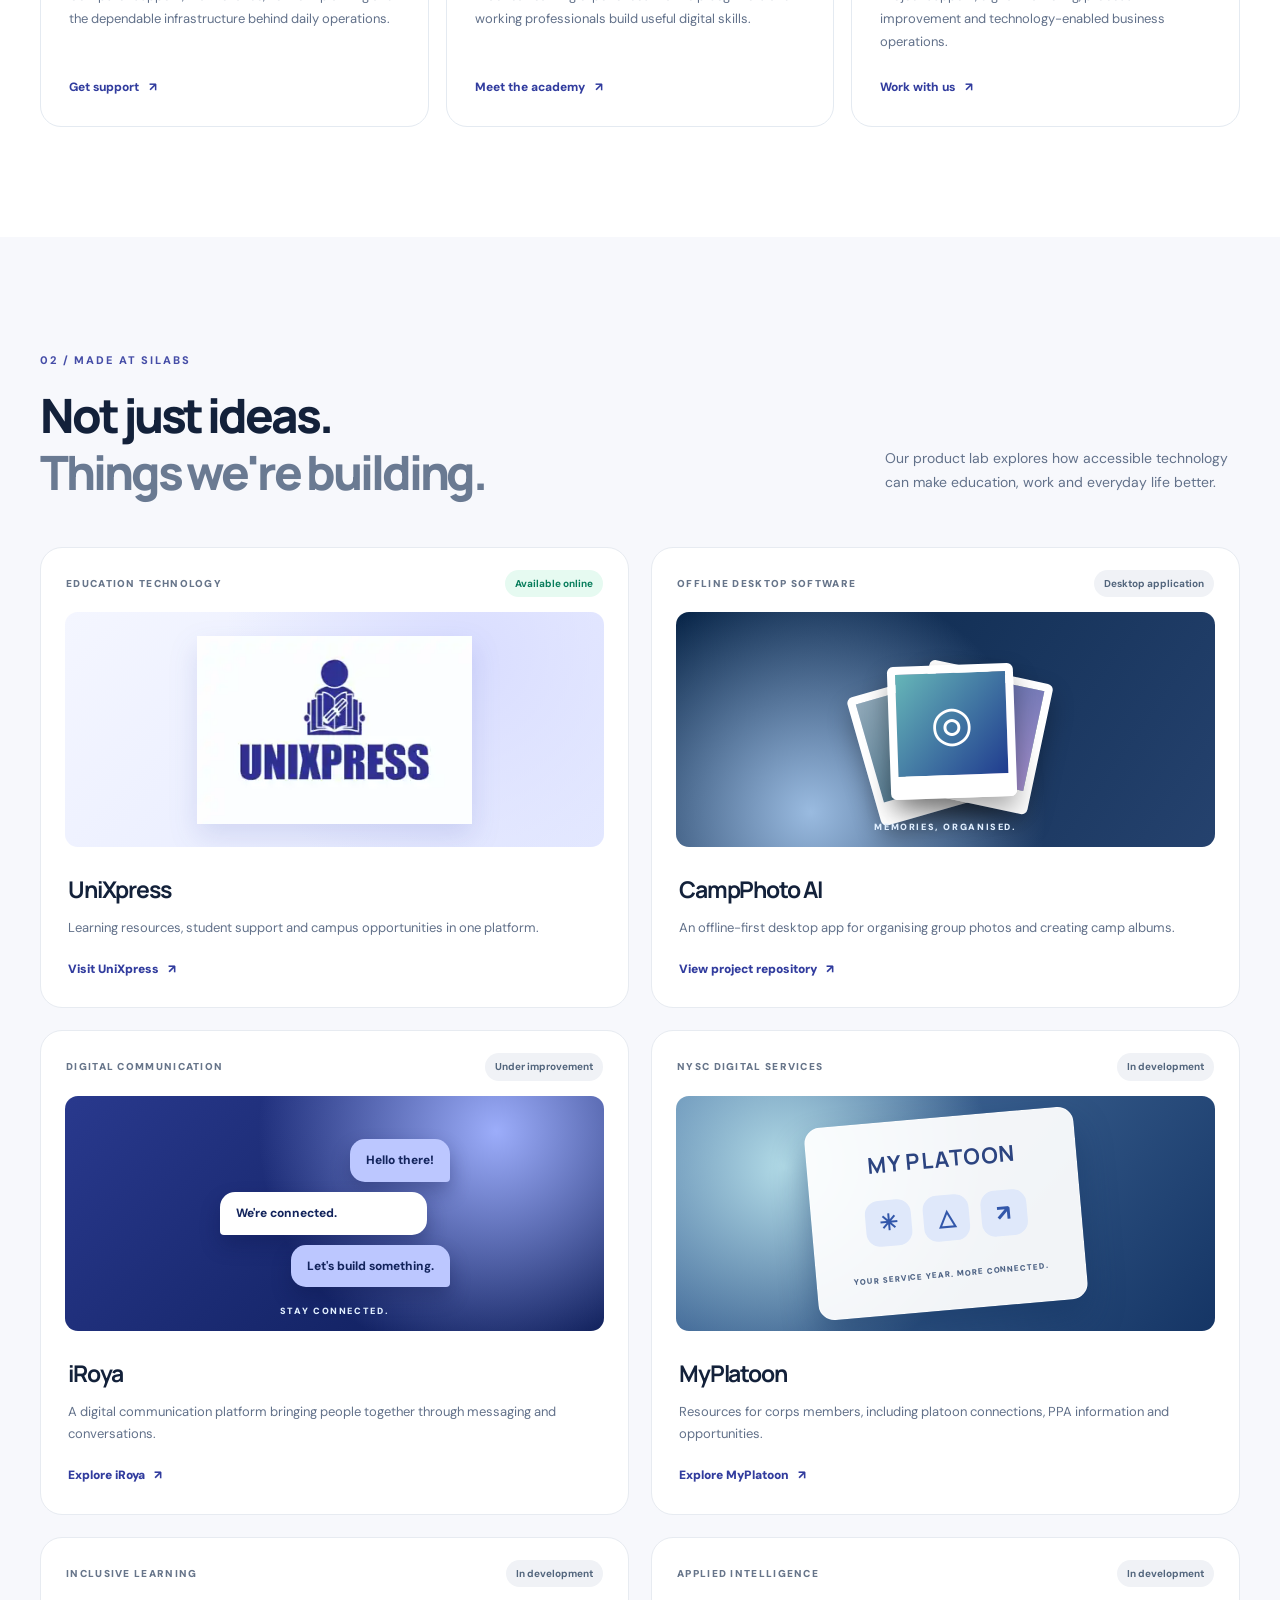
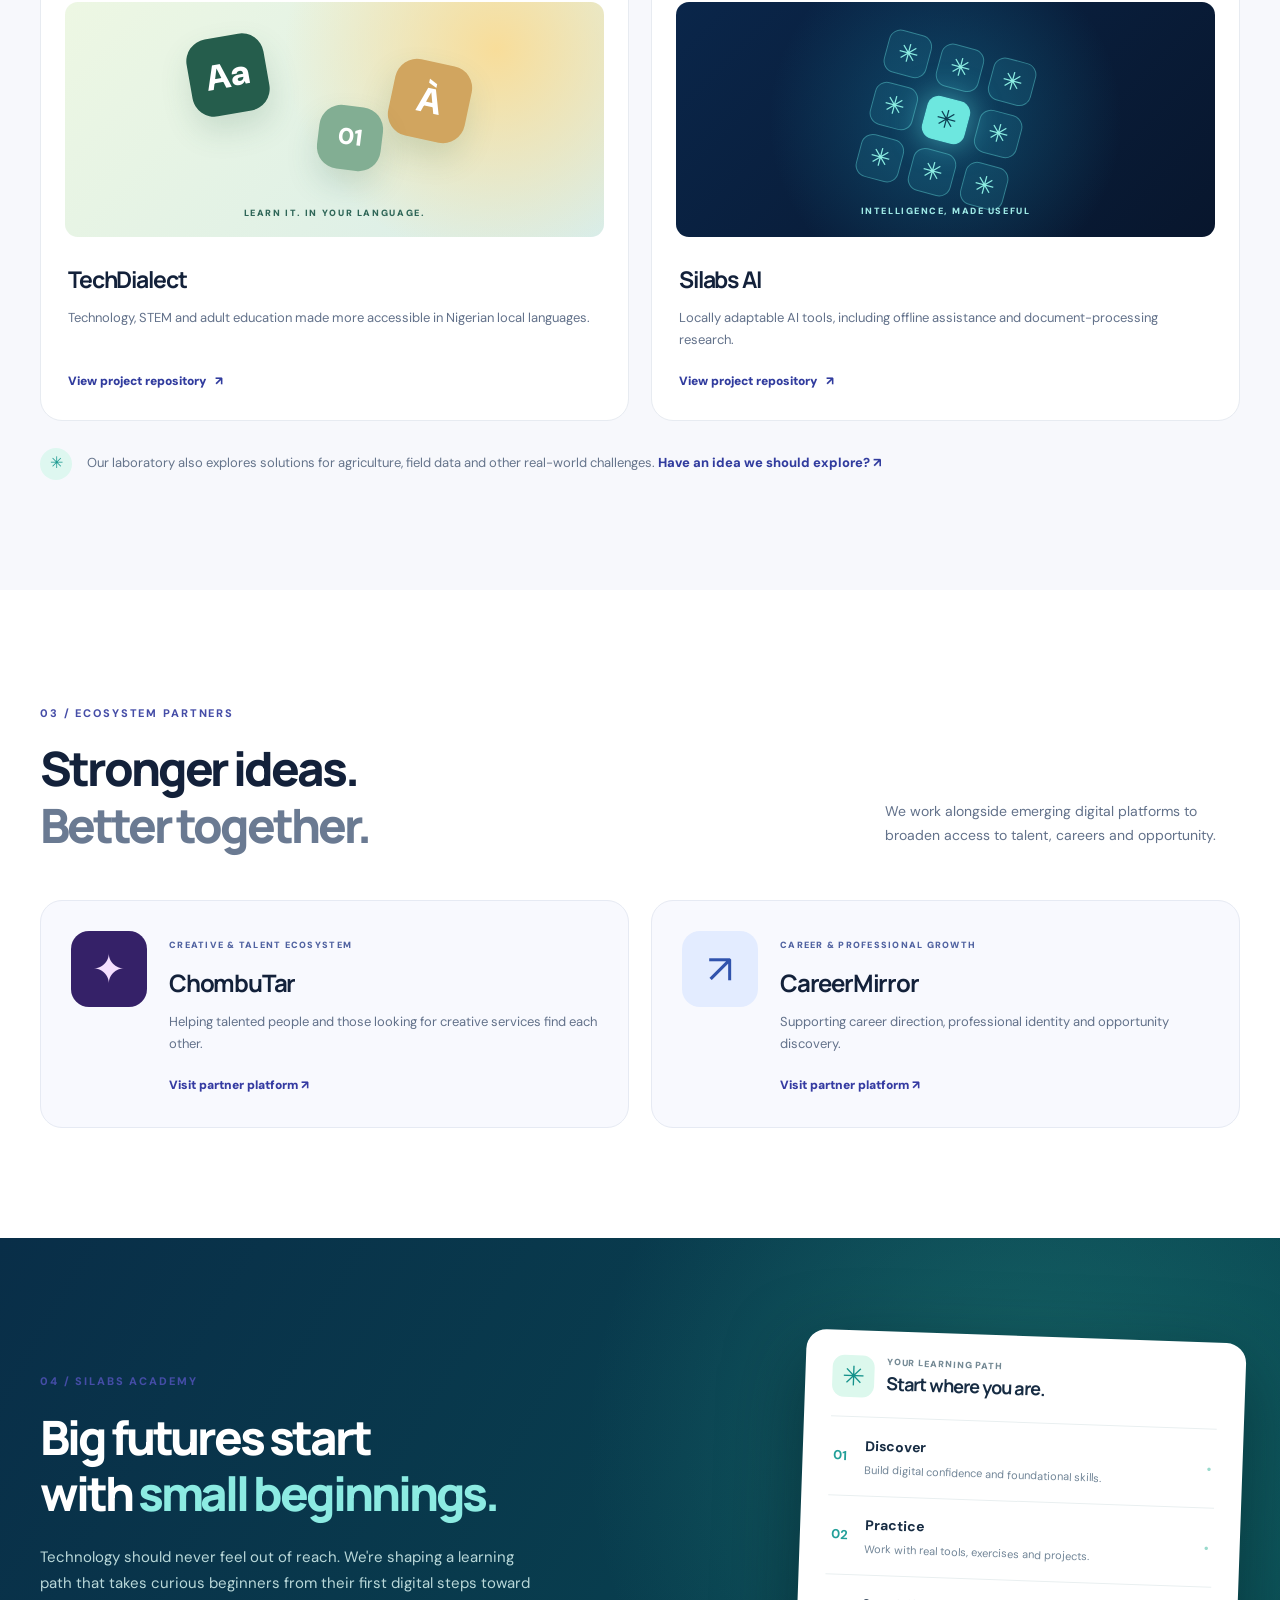
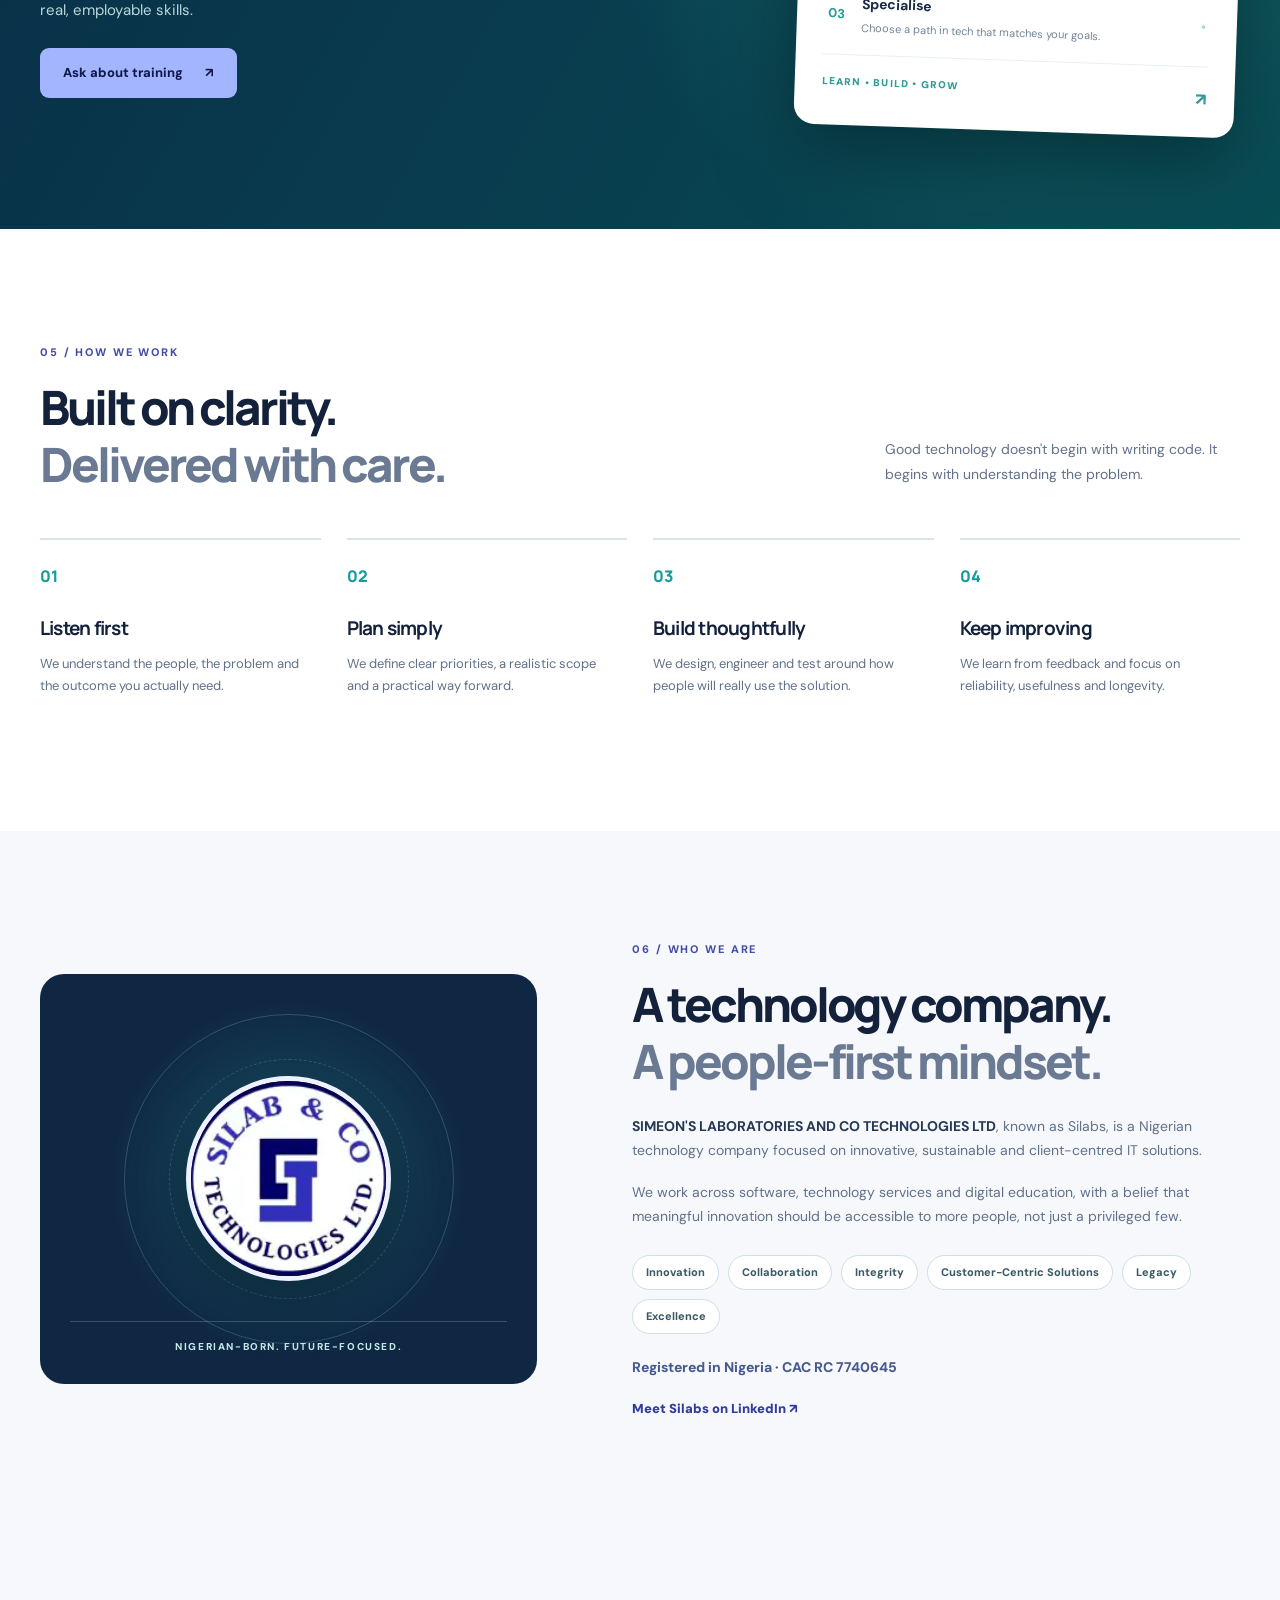
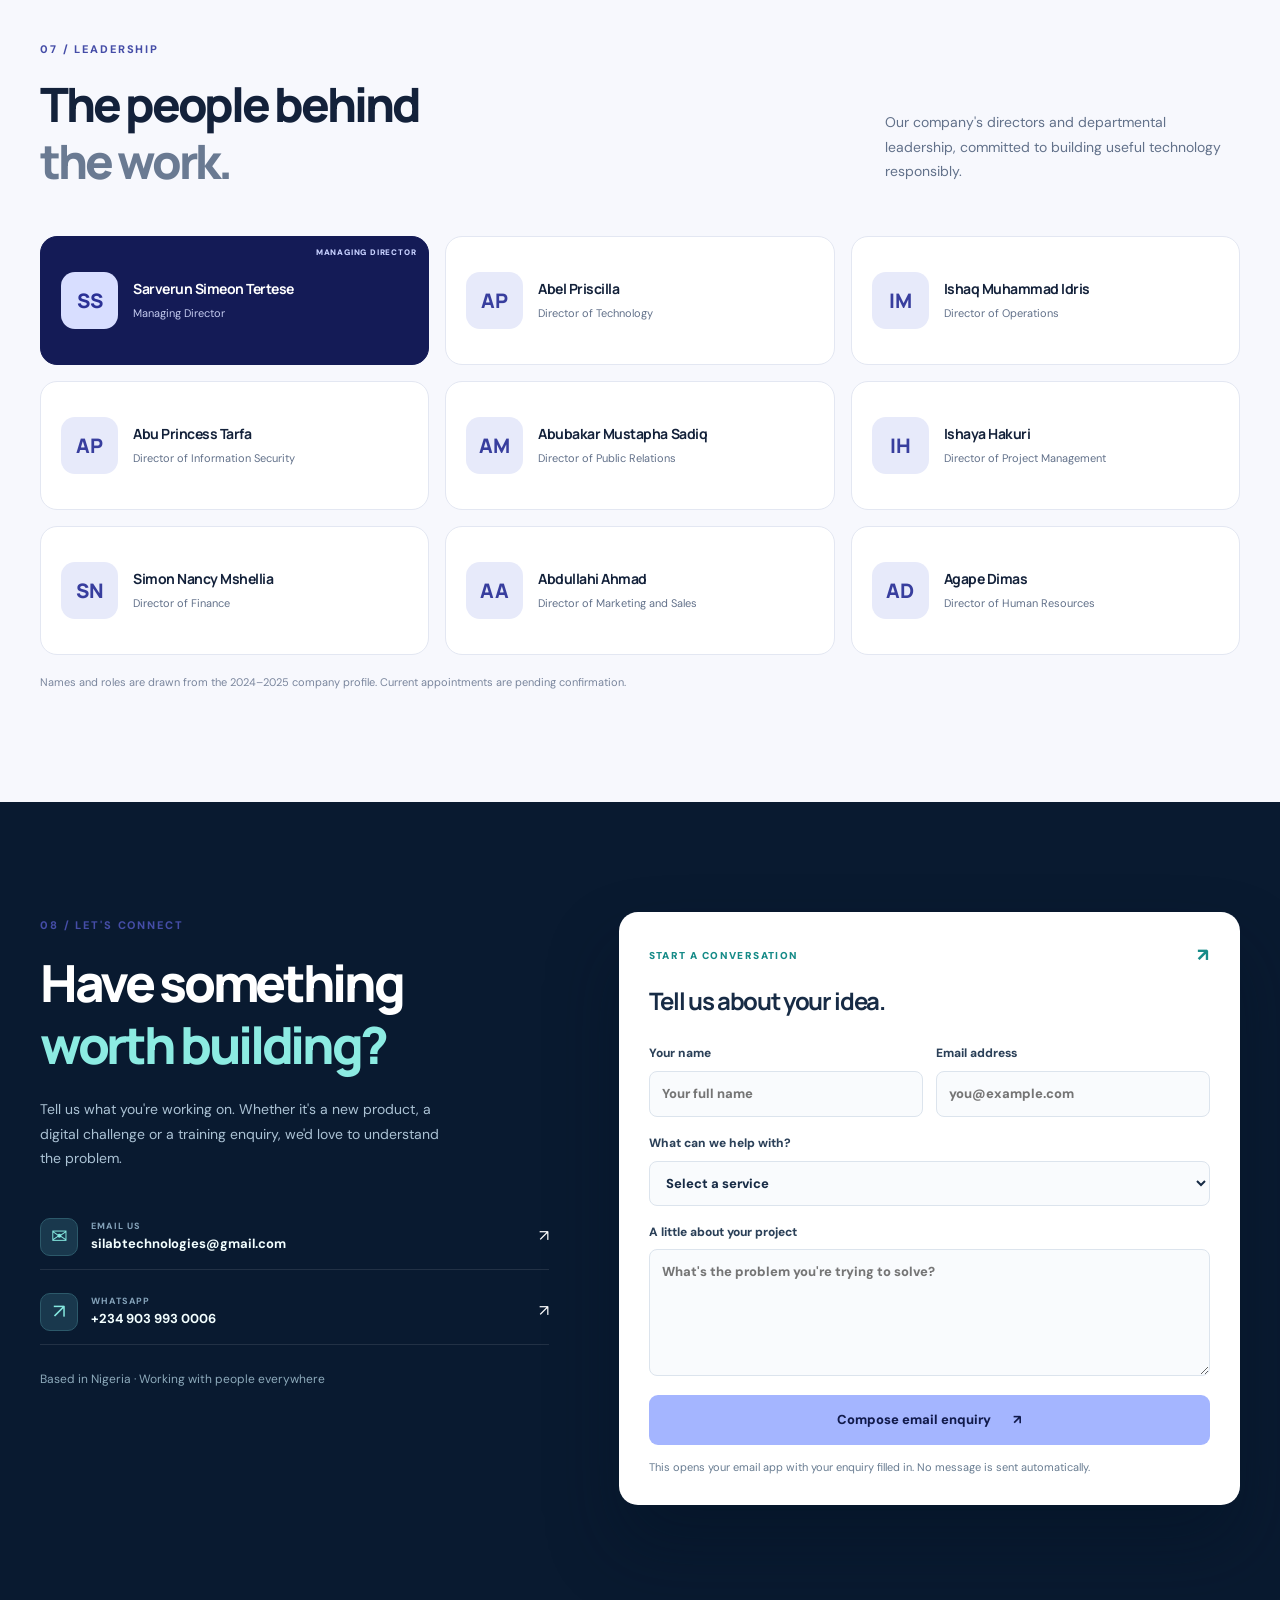
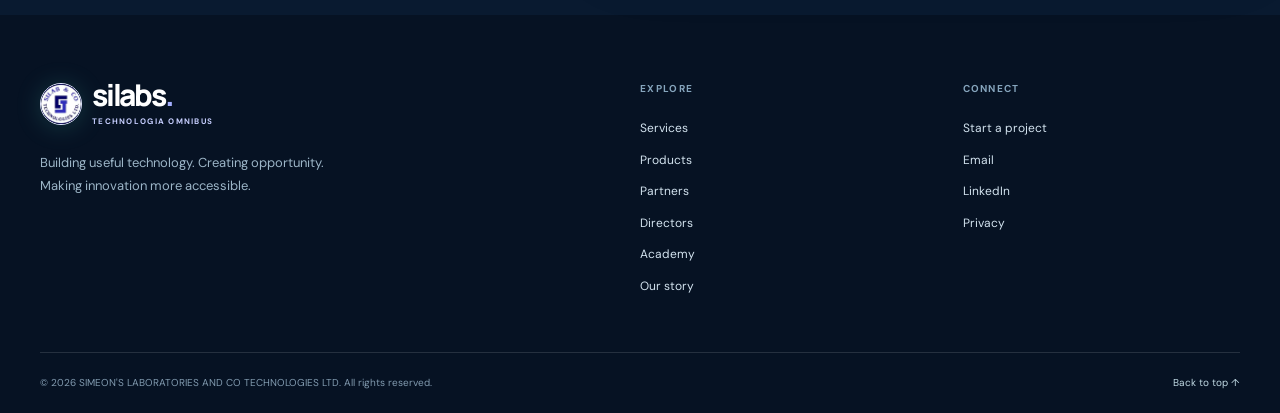
==== commit a3d8979c: "Add approved Silabs and UniXpress logos, six products, partners and directors" ====
--- a/index.html
+++ b/index.html
@@ -10,7 +10,7 @@
   <meta property="og:description" content="We design, build and support technology that makes a real difference.">
   <meta property="og:locale" content="en_NG">
   <meta name="twitter:card" content="summary">
-  <link rel="icon" type="image/svg+xml" href="/assets/brand.svg">
+  <link rel="icon" type="image/webp" href="/assets/silabs-official.webp">
   <link rel="stylesheet" href="/assets/styles.css">
   <link rel="preconnect" href="https://fonts.googleapis.com">
   <link rel="preconnect" href="https://fonts.gstatic.com" crossorigin>
@@ -25,15 +25,12 @@
     <header class="site-header" id="top">
       <div class="container header-content">
         <a class="brand" href="#top" aria-label="Silabs home">
-          <img src="/assets/brand.svg" alt="" width="41" height="41">
+          <img class="brand-official" src="/assets/silabs-official.webp" alt="Silabs official corporate logo" width="41" height="41">
           <span class="brand-name">silabs<span class="brand-period">.</span><small>TECHNOLOGIA OMNIBUS</small></span>
         </a>
         <button class="menu-toggle" type="button" aria-label="Open navigation" aria-controls="primary-nav" aria-expanded="false"><span></span><span></span><span></span></button>
         <nav class="primary-nav" id="primary-nav" aria-label="Primary navigation">
-          <a href="#services">Services</a>
-          <a href="#products">Our products</a>
-          <a href="#academy">Academy</a>
-          <a href="#about">About us</a>
+          <a href="#services">Services</a><a href="#products">Products</a><a href="#partners">Partners</a><a href="#directors">Directors</a><a href="#about">About</a>
           <a class="nav-contact" href="#contact">Let's talk <span aria-hidden="true">↗</span></a>
         </nav>
       </div>
@@ -85,30 +82,77 @@
     <div class="container">
       <div class="section-top product-top"><div><span class="section-kicker">02 / MADE AT SILABS</span><h2 id="products-title">Not just ideas.<br><span>Things we're building.</span></h2></div><p>Our product lab explores how accessible technology can make education, work and everyday life better.</p></div>
       <div class="products-grid">
-        <article class="product-card product-unixpress"><div class="product-card-upper"><span class="product-category">EDUCATION TECHNOLOGY</span><span class="status-pill status-live">Available online</span></div><div class="product-art art-unixpress"><div class="abstract-window"><div class="window-top"><span></span><span></span><span></span></div><div class="mock-study"><span class="mock-logo">U<span>✳</span></span><div class="mock-lines"><i></i><i></i><i></i></div></div><div class="mock-pills"><b>LEARN</b><b>EARN</b><b>CONNECT</b></div></div></div><div class="product-text"><h3>UniXpress</h3><p>Learning resources and campus opportunities in one connected student platform.</p><a class="product-link" href="https://unixpress.com.ng" target="_blank" rel="noopener noreferrer">Visit UniXpress <span aria-hidden="true">↗</span><span class="sr-only">(opens in new tab)</span></a></div></article>
-        <article class="product-card product-chombutar"><div class="product-card-upper"><span class="product-category">CREATOR ECONOMY</span><span class="status-pill">In active development</span></div><div class="product-art art-chombutar"><div class="abstract-window tilted-window"><div class="window-top"><span></span><span></span><span></span></div><div class="talent-circles"><div>★</div><div>✦</div><div>◈</div></div><div class="creator-line"></div><div class="creator-line short"></div></div></div><div class="product-text"><h3>ChombuTar</h3><p>Creating ways for talented people and the people who need them to find one another.</p><a class="product-link" href="https://chombutar.vercel.app" target="_blank" rel="noopener noreferrer">View product preview <span aria-hidden="true">↗</span><span class="sr-only">(opens in new tab)</span></a></div></article>
-        <article class="product-card product-techdialect"><div class="product-card-upper"><span class="product-category">INCLUSIVE LEARNING</span><span class="status-pill">In development</span></div><div class="product-art art-techdialect"><div class="language-bubble one">Aa</div><div class="language-bubble two">À</div><div class="language-bubble three">01</div><div class="art-caption">Learn it. In your language.</div></div><div class="product-text"><h3>TechDialect</h3><p>Technology and STEM education made more approachable through local languages.</p><a class="product-link" href="#contact">Enquire about the project <span aria-hidden="true">↗</span></a></div></article>
-        <article class="product-card product-ai"><div class="product-card-upper"><span class="product-category">APPLIED INTELLIGENCE</span><span class="status-pill">In development</span></div><div class="product-art art-ai"><div class="ai-grid"><span>✳</span><span>✳</span><span>✳</span><span>✳</span><span>✳</span><span>✳</span><span>✳</span><span>✳</span><span>✳</span></div><div class="ai-art-text">INTELLIGENCE, MADE USEFUL</div></div><div class="product-text"><h3>Silabs AI</h3><p>Exploring accessible AI tools, including offline-first assistance and document workflows.</p><a class="product-link" href="#contact">Explore collaboration <span aria-hidden="true">↗</span></a></div></article>
+<article class="product-card product-unixpress">
+<div class="product-card-upper"><span class="product-category">EDUCATION TECHNOLOGY</span><span class="status-pill status-live">Available online</span></div>
+<div class="product-art art-unixpress"><img class="unixpress-official-logo" src="/assets/unixpress-official.webp" alt="Official UniXpress logo" loading="lazy" width="320" height="218"></div>
+<div class="product-text"><h3>UniXpress</h3><p>Learning resources, student support and campus opportunities in one platform.</p><a class="product-link" href="https://unixpress.com.ng" target="_blank" rel="noopener noreferrer">Visit UniXpress <span aria-hidden="true">↗</span><span class="sr-only">(opens in new tab)</span></a></div>
+</article>
+<article class="product-card product-camp">
+<div class="product-card-upper"><span class="product-category">OFFLINE DESKTOP SOFTWARE</span><span class="status-pill">Desktop application</span></div>
+<div class="product-art art-camp"><div class="camp-photo-stack" aria-hidden="true"><div class="camp-shot shot-one"><span>✦</span></div><div class="camp-shot shot-two"><span>▥</span></div><div class="camp-shot shot-three"><span>◎</span></div></div><span class="product-art-caption">MEMORIES, ORGANISED.</span></div>
+<div class="product-text"><h3>CampPhoto AI</h3><p>An offline-first desktop app for organising group photos and creating camp albums.</p><a class="product-link" href="https://github.com/Simmyt3r/Camp-photo-ai" target="_blank" rel="noopener noreferrer">View project repository <span aria-hidden="true">↗</span><span class="sr-only">(opens in new tab)</span></a></div>
+</article>
+<article class="product-card product-iroya">
+<div class="product-card-upper"><span class="product-category">DIGITAL COMMUNICATION</span><span class="status-pill">Under improvement</span></div>
+<div class="product-art art-iroya"><div class="iroya-messages" aria-hidden="true"><span class="iroya-bubble outgoing">Hello there!</span><span class="iroya-bubble incoming">We're connected.</span><span class="iroya-bubble outgoing">Let's build something.</span></div><span class="product-art-caption">STAY CONNECTED.</span></div>
+<div class="product-text"><h3>iRoya</h3><p>A digital communication platform bringing people together through messaging and conversations.</p><a class="product-link" href="https://iroya.vercel.app" target="_blank" rel="noopener noreferrer">Explore iRoya <span aria-hidden="true">↗</span><span class="sr-only">(opens in new tab)</span></a></div>
+</article>
+<article class="product-card product-platoon">
+<div class="product-card-upper"><span class="product-category">NYSC DIGITAL SERVICES</span><span class="status-pill">In development</span></div>
+<div class="product-art art-platoon"><div class="platoon-board" aria-hidden="true"><strong>MY PLATOON</strong><div><span>✳</span><span>△</span><span>↗</span></div><small>YOUR SERVICE YEAR. MORE CONNECTED.</small></div></div>
+<div class="product-text"><h3>MyPlatoon</h3><p>Resources for corps members, including platoon connections, PPA information and opportunities.</p><a class="product-link" href="https://platoon5.vercel.app" target="_blank" rel="noopener noreferrer">Explore MyPlatoon <span aria-hidden="true">↗</span><span class="sr-only">(opens in new tab)</span></a></div>
+</article>
+<article class="product-card product-techdialect">
+<div class="product-card-upper"><span class="product-category">INCLUSIVE LEARNING</span><span class="status-pill">In development</span></div>
+<div class="product-art art-techdialect"><div class="language-bubble one">Aa</div><div class="language-bubble two">À</div><div class="language-bubble three">01</div><div class="art-caption">LEARN IT. IN YOUR LANGUAGE.</div></div>
+<div class="product-text"><h3>TechDialect</h3><p>Technology, STEM and adult education made more accessible in Nigerian local languages.</p><a class="product-link" href="https://github.com/Simmyt3r/techdialect" target="_blank" rel="noopener noreferrer">View project repository <span aria-hidden="true">↗</span><span class="sr-only">(opens in new tab)</span></a></div>
+</article>
+<article class="product-card product-ai">
+<div class="product-card-upper"><span class="product-category">APPLIED INTELLIGENCE</span><span class="status-pill">In development</span></div>
+<div class="product-art art-ai"><div class="ai-grid" aria-hidden="true"><span>✳</span><span>✳</span><span>✳</span><span>✳</span><span>✳</span><span>✳</span><span>✳</span><span>✳</span><span>✳</span></div><div class="ai-art-text">INTELLIGENCE, MADE USEFUL</div></div>
+<div class="product-text"><h3>Silabs AI</h3><p>Locally adaptable AI tools, including offline assistance and document-processing research.</p><a class="product-link" href="https://github.com/Simmyt3r/silabs-ai" target="_blank" rel="noopener noreferrer">View project repository <span aria-hidden="true">↗</span><span class="sr-only">(opens in new tab)</span></a></div>
+</article>
       </div>
       <div class="product-bottom-note"><span class="note-orb">✳</span><p>Our laboratory also explores solutions for agriculture, field data and other real-world challenges. <a href="#contact">Have an idea we should explore? <span aria-hidden="true">↗</span></a></p></div>
     </div>
   </section>
 
+  <section class="section partners-section" id="partners" aria-labelledby="partners-title">
+    <div class="container">
+      <div class="section-top"><div><span class="section-kicker">03 / ECOSYSTEM PARTNERS</span><h2 id="partners-title">Stronger ideas.<br><span>Better together.</span></h2></div><p>We work alongside emerging digital platforms to broaden access to talent, careers and opportunity.</p></div>
+      <div class="partners-grid">
+        <article class="partner-card partner-chombutar"><div class="partner-mark" aria-hidden="true">✦</div><div class="partner-body"><span class="partner-eyebrow">CREATIVE &amp; TALENT ECOSYSTEM</span><h3>ChombuTar</h3><p>Helping talented people and those looking for creative services find each other.</p><a href="https://chombutar.vercel.app" target="_blank" rel="noopener noreferrer">Visit partner platform <span aria-hidden="true">↗</span><span class="sr-only">(opens in new tab)</span></a></div></article>
+        <article class="partner-card partner-career"><div class="partner-mark" aria-hidden="true">↗</div><div class="partner-body"><span class="partner-eyebrow">CAREER &amp; PROFESSIONAL GROWTH</span><h3>CareerMirror</h3><p>Supporting career direction, professional identity and opportunity discovery.</p><a href="https://mycareermirror.vercel.app" target="_blank" rel="noopener noreferrer">Visit partner platform <span aria-hidden="true">↗</span><span class="sr-only">(opens in new tab)</span></a></div></article>
+      </div>
+    </div>
+  </section>
   <section class="academy-section" id="academy" aria-labelledby="academy-title">
     <div class="container academy-layout">
-      <div class="academy-left"><span class="section-kicker light-kicker">03 / SILABS ACADEMY</span><h2 id="academy-title">Big futures start<br>with <em>small beginnings.</em></h2><p>Technology should never feel out of reach. We're shaping a learning path that takes curious beginners from their first digital steps toward real, employable skills.</p><a class="button button-primary" href="mailto:silabtechnologies@gmail.com?subject=Silabs%20Academy%20Enquiry">Ask about training <span aria-hidden="true">↗</span></a></div>
+      <div class="academy-left"><span class="section-kicker light-kicker">04 / SILABS ACADEMY</span><h2 id="academy-title">Big futures start<br>with <em>small beginnings.</em></h2><p>Technology should never feel out of reach. We're shaping a learning path that takes curious beginners from their first digital steps toward real, employable skills.</p><a class="button button-primary" href="mailto:silabtechnologies@gmail.com?subject=Silabs%20Academy%20Enquiry">Ask about training <span aria-hidden="true">↗</span></a></div>
       <div class="academy-right"><div class="learning-card"><div class="learning-title"><span class="learning-icon">✳</span><div><small>YOUR LEARNING PATH</small><strong>Start where you are.</strong></div></div><div class="learning-step"><b>01</b><div><strong>Discover</strong><small>Build digital confidence and foundational skills.</small></div><span>●</span></div><div class="learning-step"><b>02</b><div><strong>Practice</strong><small>Work with real tools, exercises and projects.</small></div><span>●</span></div><div class="learning-step"><b>03</b><div><strong>Specialise</strong><small>Choose a path in tech that matches your goals.</small></div><span>●</span></div><div class="learning-foot">LEARN • BUILD • GROW <span>↗</span></div></div></div>
     </div>
   </section>
 
   <section class="section approach-section" id="approach" aria-labelledby="approach-title">
-    <div class="container"><div class="section-top"><div><span class="section-kicker">04 / HOW WE WORK</span><h2 id="approach-title">Built on clarity.<br><span>Delivered with care.</span></h2></div><p>Good technology doesn't begin with writing code. It begins with understanding the problem.</p></div><div class="approach-steps"><article><span>01</span><h3>Listen first</h3><p>We understand the people, the problem and the outcome you actually need.</p></article><article><span>02</span><h3>Plan simply</h3><p>We define clear priorities, a realistic scope and a practical way forward.</p></article><article><span>03</span><h3>Build thoughtfully</h3><p>We design, engineer and test around how people will really use the solution.</p></article><article><span>04</span><h3>Keep improving</h3><p>We learn from feedback and focus on reliability, usefulness and longevity.</p></article></div></div>
+    <div class="container"><div class="section-top"><div><span class="section-kicker">05 / HOW WE WORK</span><h2 id="approach-title">Built on clarity.<br><span>Delivered with care.</span></h2></div><p>Good technology doesn't begin with writing code. It begins with understanding the problem.</p></div><div class="approach-steps"><article><span>01</span><h3>Listen first</h3><p>We understand the people, the problem and the outcome you actually need.</p></article><article><span>02</span><h3>Plan simply</h3><p>We define clear priorities, a realistic scope and a practical way forward.</p></article><article><span>03</span><h3>Build thoughtfully</h3><p>We design, engineer and test around how people will really use the solution.</p></article><article><span>04</span><h3>Keep improving</h3><p>We learn from feedback and focus on reliability, usefulness and longevity.</p></article></div></div>
   </section>
 
-  <section class="about-section" id="about" aria-labelledby="about-title"><div class="container about-layout"><div class="about-graphic" aria-hidden="true"><div class="about-ring about-ring-a"></div><div class="about-ring about-ring-b"></div><div class="about-mark">S<span>✳</span></div><div class="about-tag">NIGERIAN-BORN. FUTURE-FOCUSED.</div></div><div class="about-copy"><span class="section-kicker">05 / WHO WE ARE</span><h2 id="about-title">A technology company.<br><span>A people-first mindset.</span></h2><p><strong>SIMEON'S LABORATORIES AND CO TECHNOLOGIES LTD</strong>, known as Silabs, is a Nigerian technology company focused on innovative, sustainable and client-centred IT solutions.</p><p>We work across software, technology services and digital education, with a belief that meaningful innovation should be accessible to more people, not just a privileged few.</p><div class="value-list"><span>Innovation</span><span>Integrity</span><span>Collaboration</span><span>Excellence</span></div><a class="text-link" href="https://ng.linkedin.com/company/silabstechnologies" target="_blank" rel="noopener noreferrer">Meet Silabs on LinkedIn <span aria-hidden="true">↗</span><span class="sr-only">(opens in new tab)</span></a></div></div></section>
+  <section class="about-section" id="about" aria-labelledby="about-title"><div class="container about-layout"><div class="about-graphic" aria-hidden="true"><div class="about-ring about-ring-a"></div><div class="about-ring about-ring-b"></div><img class="about-official-logo" src="/assets/silabs-official.webp" alt="" loading="lazy" width="240" height="232"><div class="about-tag">NIGERIAN-BORN. FUTURE-FOCUSED.</div></div><div class="about-copy"><span class="section-kicker">06 / WHO WE ARE</span><h2 id="about-title">A technology company.<br><span>A people-first mindset.</span></h2><p><strong>SIMEON'S LABORATORIES AND CO TECHNOLOGIES LTD</strong>, known as Silabs, is a Nigerian technology company focused on innovative, sustainable and client-centred IT solutions.</p><p>We work across software, technology services and digital education, with a belief that meaningful innovation should be accessible to more people, not just a privileged few.</p><div class="value-list" aria-label="ICICLE corporate values"><span>Innovation</span><span>Collaboration</span><span>Integrity</span><span>Customer-Centric Solutions</span><span>Legacy</span><span>Excellence</span></div><p class="registration-number">Registered in Nigeria · CAC RC 7740645</p><a class="text-link" href="https://ng.linkedin.com/company/silabstechnologies" target="_blank" rel="noopener noreferrer">Meet Silabs on LinkedIn <span aria-hidden="true">↗</span><span class="sr-only">(opens in new tab)</span></a></div></div></section>
 
-  <section class="section contact-section" id="contact" aria-labelledby="contact-title"><div class="container"><div class="contact-layout"><div class="contact-intro"><span class="section-kicker light-kicker">06 / LET'S CONNECT</span><h2 id="contact-title">Have something<br><em>worth building?</em></h2><p>Tell us what you're working on. Whether it's a new product, a digital challenge or a training enquiry, we'd love to understand the problem.</p><div class="contact-options"><a href="mailto:silabtechnologies@gmail.com"><span class="contact-icon">✉</span><span><small>EMAIL US</small><strong>silabtechnologies@gmail.com</strong></span><span aria-hidden="true">↗</span></a><a href="https://wa.me/2349039930006?text=Hello%20Silabs%2C%20I%20would%20like%20to%20discuss%20a%20project." target="_blank" rel="noopener noreferrer"><span class="contact-icon">↗</span><span><small>WHATSAPP</small><strong>+234 903 993 0006</strong></span><span aria-hidden="true">↗</span><span class="sr-only">(opens in new tab)</span></a></div><div class="contact-location">Based in Nigeria · Working with people everywhere</div></div><div class="contact-form-card"><div class="form-heading"><span>START A CONVERSATION</span><span aria-hidden="true">↗</span></div><h3>Tell us about your idea.</h3><form id="enquiry-form" action="mailto:silabtechnologies@gmail.com" method="get"><div class="field-row"><label for="full-name">Your name<input id="full-name" name="name" autocomplete="name" required maxlength="100" placeholder="Your full name"></label><label for="email">Email address<input id="email" name="email" type="email" autocomplete="email" required maxlength="150" placeholder="you@example.com"></label></div><label for="service">What can we help with?<select id="service" name="service" required><option value="" disabled selected>Select a service</option><option>Software development</option><option>AI &amp; automation</option><option>IT consultancy</option><option>Hardware &amp; networks</option><option>Training &amp; academy</option><option>Digital operations</option><option>Other enquiry</option></select></label><label for="message">A little about your project<textarea id="message" name="message" rows="5" required maxlength="4000" placeholder="What's the problem you're trying to solve?"></textarea></label><button class="button button-primary submit-button" type="submit">Compose email enquiry <span aria-hidden="true">↗</span></button><p class="form-disclaimer" id="form-feedback" role="status" aria-live="polite">This opens your email app with your enquiry filled in. No message is sent automatically.</p></form></div></div></div></section>
+  <section class="section directors-section" id="directors" aria-labelledby="directors-title"><div class="container"><div class="section-top"><div><span class="section-kicker">07 / LEADERSHIP</span><h2 id="directors-title">The people behind<br><span>the work.</span></h2></div><p>Our company's directors and departmental leadership, committed to building useful technology responsibly.</p></div>
+    <div class="directors-grid"><article class="director-card director-md"><div class="director-avatar" aria-hidden="true">SS</div><div class="director-identity"><h3>Sarverun Simeon Tertese</h3><p>Managing Director</p></div><span class="director-flag">MANAGING DIRECTOR</span></article>
+<article class="director-card"><div class="director-avatar" aria-hidden="true">AP</div><div class="director-identity"><h3>Abel Priscilla</h3><p>Director of Technology</p></div></article>
+<article class="director-card"><div class="director-avatar" aria-hidden="true">IM</div><div class="director-identity"><h3>Ishaq Muhammad Idris</h3><p>Director of Operations</p></div></article>
+<article class="director-card"><div class="director-avatar" aria-hidden="true">AP</div><div class="director-identity"><h3>Abu Princess Tarfa</h3><p>Director of Information Security</p></div></article>
+<article class="director-card"><div class="director-avatar" aria-hidden="true">AM</div><div class="director-identity"><h3>Abubakar Mustapha Sadiq</h3><p>Director of Public Relations</p></div></article>
+<article class="director-card"><div class="director-avatar" aria-hidden="true">IH</div><div class="director-identity"><h3>Ishaya Hakuri</h3><p>Director of Project Management</p></div></article>
+<article class="director-card"><div class="director-avatar" aria-hidden="true">SN</div><div class="director-identity"><h3>Simon Nancy Mshellia</h3><p>Director of Finance</p></div></article>
+<article class="director-card"><div class="director-avatar" aria-hidden="true">AA</div><div class="director-identity"><h3>Abdullahi Ahmad</h3><p>Director of Marketing and Sales</p></div></article>
+<article class="director-card"><div class="director-avatar" aria-hidden="true">AD</div><div class="director-identity"><h3>Agape Dimas</h3><p>Director of Human Resources</p></div></article></div>
+    <p class="leadership-note">Names and roles are drawn from the 2024–2025 company profile. Current appointments are pending confirmation.</p>
+  </div></section>
+  <section class="section contact-section" id="contact" aria-labelledby="contact-title"><div class="container"><div class="contact-layout"><div class="contact-intro"><span class="section-kicker light-kicker">08 / LET'S CONNECT</span><h2 id="contact-title">Have something<br><em>worth building?</em></h2><p>Tell us what you're working on. Whether it's a new product, a digital challenge or a training enquiry, we'd love to understand the problem.</p><div class="contact-options"><a href="mailto:silabtechnologies@gmail.com"><span class="contact-icon">✉</span><span><small>EMAIL US</small><strong>silabtechnologies@gmail.com</strong></span><span aria-hidden="true">↗</span></a><a href="https://wa.me/2349039930006?text=Hello%20Silabs%2C%20I%20would%20like%20to%20discuss%20a%20project." target="_blank" rel="noopener noreferrer"><span class="contact-icon">↗</span><span><small>WHATSAPP</small><strong>+234 903 993 0006</strong></span><span aria-hidden="true">↗</span><span class="sr-only">(opens in new tab)</span></a></div><div class="contact-location">Based in Nigeria · Working with people everywhere</div></div><div class="contact-form-card"><div class="form-heading"><span>START A CONVERSATION</span><span aria-hidden="true">↗</span></div><h3>Tell us about your idea.</h3><form id="enquiry-form" action="mailto:silabtechnologies@gmail.com" method="get"><div class="field-row"><label for="full-name">Your name<input id="full-name" name="name" autocomplete="name" required maxlength="100" placeholder="Your full name"></label><label for="email">Email address<input id="email" name="email" type="email" autocomplete="email" required maxlength="150" placeholder="you@example.com"></label></div><label for="service">What can we help with?<select id="service" name="service" required><option value="" disabled selected>Select a service</option><option>Software development</option><option>AI &amp; automation</option><option>IT consultancy</option><option>Hardware &amp; networks</option><option>Training &amp; academy</option><option>Digital operations</option><option>Other enquiry</option></select></label><label for="message">A little about your project<textarea id="message" name="message" rows="5" required maxlength="4000" placeholder="What's the problem you're trying to solve?"></textarea></label><button class="button button-primary submit-button" type="submit">Compose email enquiry <span aria-hidden="true">↗</span></button><p class="form-disclaimer" id="form-feedback" role="status" aria-live="polite">This opens your email app with your enquiry filled in. No message is sent automatically.</p></form></div></div></div></section>
     </main>
-  <footer class="site-footer"><div class="container"><div class="footer-top"><div class="footer-brand"><a class="brand" href="#top"><img src="/assets/brand.svg" alt="" width="42" height="42"><span class="brand-name">silabs<span class="brand-period">.</span><small>TECHNOLOGIA OMNIBUS</small></span></a><p>Building useful technology. Creating opportunity. Making innovation more accessible.</p></div><div class="footer-column"><strong>EXPLORE</strong><a href="#services">Services</a><a href="#products">Products</a><a href="#academy">Academy</a><a href="#about">Our story</a></div><div class="footer-column"><strong>CONNECT</strong><a href="#contact">Start a project</a><a href="mailto:silabtechnologies@gmail.com">Email</a><a href="https://ng.linkedin.com/company/silabstechnologies" target="_blank" rel="noopener noreferrer">LinkedIn <span class="sr-only">(opens in new tab)</span></a><a href="/privacy.html">Privacy</a></div></div><div class="footer-bottom"><span>© <span id="copyright-year">2026</span> SIMEON'S LABORATORIES AND CO TECHNOLOGIES LTD. All rights reserved.</span><a href="#top">Back to top ↑</a></div></div></footer>
+  <footer class="site-footer"><div class="container"><div class="footer-top"><div class="footer-brand"><a class="brand" href="#top"><img class="brand-official" src="/assets/silabs-official.webp" alt="Silabs official corporate logo" width="42" height="42"><span class="brand-name">silabs<span class="brand-period">.</span><small>TECHNOLOGIA OMNIBUS</small></span></a><p>Building useful technology. Creating opportunity. Making innovation more accessible.</p></div><div class="footer-column"><strong>EXPLORE</strong><a href="#services">Services</a><a href="#products">Products</a><a href="#partners">Partners</a><a href="#directors">Directors</a><a href="#academy">Academy</a><a href="#about">Our story</a></div><div class="footer-column"><strong>CONNECT</strong><a href="#contact">Start a project</a><a href="mailto:silabtechnologies@gmail.com">Email</a><a href="https://ng.linkedin.com/company/silabstechnologies" target="_blank" rel="noopener noreferrer">LinkedIn <span class="sr-only">(opens in new tab)</span></a><a href="/privacy.html">Privacy</a></div></div><div class="footer-bottom"><span>© <span id="copyright-year">2026</span> SIMEON'S LABORATORIES AND CO TECHNOLOGIES LTD. All rights reserved.</span><a href="#top">Back to top ↑</a></div></div></footer>
 </body>
 </html>
--- a/assets/styles.css
+++ b/assets/styles.css
@@ -18,3 +18,48 @@
 @media(max-width:760px){.container{width:min(100% - 36px,540px)}.header-content{height:72px}.brand-name{font-size:27px}.menu-toggle{display:flex;z-index:31;flex-direction:column;justify-content:center;gap:5px;align-items:center;border:1px solid #8bbbc454;background:#ffffff12;border-radius:8px;width:43px;height:41px}.menu-toggle span{width:20px;height:2px;background:#ecfffc;border-radius:1px;transition:transform .2s,opacity .2s}.menu-toggle[aria-expanded="true"] span:first-child{transform:translateY(7px) rotate(45deg)}.menu-toggle[aria-expanded="true"] span:nth-child(2){opacity:0}.menu-toggle[aria-expanded="true"] span:last-child{transform:translateY(-7px) rotate(-45deg)}.primary-nav{display:none;position:absolute;top:71px;left:0;right:0;background:#0a213a;border-bottom:1px solid #24495e;flex-direction:column;align-items:stretch;gap:0;padding:17px 18px 20px;box-shadow:0 25px 30px #0004}.primary-nav.is-open{display:flex}.primary-nav>a{padding:14px 10px;font-size:14px}.primary-nav .nav-contact{margin-top:10px;text-align:center}.hero{grid-template-columns:1fr;gap:10px;padding:58px 0 45px;min-height:0}.hero h1{font-size:clamp(42px,9vw,65px)}.hero-lead{font-size:15px}.hero-footnote{margin-top:31px}.hero-art{height:390px;transform:scale(.88);transform-origin:center center;margin:-18px -25px -25px}.lab-panel{width:360px}.floating-tag{padding:10px}.float-top{right:10px}.float-bottom{left:8px}.capability-inner{gap:12px;padding:22px 0}.capability-inner>span{padding:0}.capability-inner strong{font-size:11px}.section{padding:72px 0}.section-top{display:block;margin-bottom:30px}.section-top>p{max-width:none;width:auto;margin-top:18px}.section h2,.about-section h2{font-size:35px}.services-grid,.products-grid{grid-template-columns:1fr;gap:14px}.service-card{min-height:auto;padding:24px}.service-head{margin-bottom:24px}.product-card-upper{padding:18px 18px 0}.product-art{margin:14px 18px 0;height:215px}.product-text{padding:21px}.academy-section{padding:73px 0}.academy-layout,.about-layout,.contact-layout{grid-template-columns:1fr;gap:37px}.learning-card{margin:auto;max-width:420px;transform:none}.approach-steps{grid-template-columns:repeat(2,1fr);gap:22px}.about-section{padding:73px 0}.about-graphic{min-height:330px}.contact-section{padding:75px 0}.contact-form-card{padding:22px}.footer-top{grid-template-columns:1fr 1fr;gap:33px}.footer-brand{grid-column:span 2}.footer-bottom{flex-direction:column;gap:9px}}
 @media(max-width:440px){.hero-art{transform:scale(.72);height:330px;margin:-40px -55px -40px}.hero h1{font-size:43px}.hero-actions{align-items:stretch}.hero-actions .button{flex:1 1 100%}.capability-inner i{display:none}.capability-inner strong{width:42%;text-align:center}.field-row{grid-template-columns:1fr;gap:0}.product-card-upper{align-items:flex-start}.product-category{line-height:1.8}.status-pill{font-size:9px}.approach-steps{grid-template-columns:1fr}.about-mark{font-size:145px}.about-mark span{font-size:47px}.contact-options strong{font-size:12px}}
 @media(prefers-reduced-motion:reduce){html{scroll-behavior:auto}*,*:before,*:after{transition-duration:.01ms!important;animation-duration:.01ms!important}}
+
+
+/* Approved company brand: indigo-blue identity and updated public sections */
+:root{--cyan:#abbaff;--teal:#343898;--blue:#343898;--mint:#e9ebff}
+.dark-stage{background:radial-gradient(circle at 73% 42%,#25296b87,transparent 38%),radial-gradient(circle at 90% 2%,#1429589a,transparent 45%),#080f2b}
+.brand-official{border-radius:50%;object-fit:cover;background:#fff;border:1px solid #e3e6ff;flex-shrink:0}
+.brand-period{color:#a4afff}.brand small{color:#c7cfff}
+.primary-nav .nav-contact{background:#acbaff;color:#101847}.primary-nav .nav-contact:hover{background:#d5deff;color:#101847}
+.text-gradient{background:linear-gradient(95deg,#d4d8ff,#a8b9ff 65%,#8bd7f0);background-clip:text;color:transparent}
+.button-primary{background:#a4b5ff;color:#111a4b}.button-primary:hover{background:#d6ddff}
+.dark-stage .eyebrow{color:#c4ceff}.eyebrow-dot{background:#b0baff;box-shadow:0 0 0 6px #a3b3ff2a}.light-kicker{color:#cbd5ff}
+.section-kicker{color:#454da7}.service-symbol{background:#e9edff;color:#414cad}
+.service-card a,.product-link,.text-link,.product-bottom-note a{color:#313c9e}
+.products-section{background:#f7f8fc}.product-card{display:flex;flex-direction:column}.product-text{display:flex;flex:1;flex-direction:column}.product-text p{flex:1}
+.art-unixpress{background:radial-gradient(circle at 75% 20%,#d9ddff,transparent 55%),linear-gradient(135deg,#f4f6ff,#e3e8ff)}
+.unixpress-official-logo{max-width:min(84%,320px);max-height:188px;object-fit:contain;display:block;filter:drop-shadow(0 12px 14px #303fa622)}
+.art-camp{background:radial-gradient(circle at 25% 85%,#9abbe0,transparent 52%),linear-gradient(125deg,#092649,#25426e)}
+.camp-photo-stack{height:180px;width:220px;position:relative}
+.camp-shot{display:grid;place-items:center;position:absolute;top:25px;left:53px;width:126px;height:133px;border:8px solid white;border-bottom-width:23px;border-radius:6px;box-shadow:0 13px 26px #0005;color:#fff;font-size:49px;background:linear-gradient(135deg,#3f87ba,#27437b)}
+.camp-shot.shot-one{transform:rotate(-16deg) translate(-30px,6px);background:linear-gradient(140deg,#91a9b9,#2b5d78)}.camp-shot.shot-two{transform:rotate(12deg) translate(27px,0);background:linear-gradient(140deg,#536ba6,#a48fce)}.camp-shot.shot-three{transform:rotate(-2deg);background:linear-gradient(130deg,#66b6b8,#203c8f)}
+.product-art-caption{position:absolute;bottom:12px;left:0;right:0;text-align:center;font-size:9px;letter-spacing:.18em;font-weight:900;color:#e1efff}
+.art-iroya{background:radial-gradient(circle at 80% 15%,#9cadfa,transparent 50%),linear-gradient(135deg,#29398d,#0a1a54)}
+.iroya-messages{width:230px;display:flex;flex-direction:column;gap:10px}
+.iroya-bubble{display:block;max-width:90%;padding:12px 16px;background:#fff;color:#13245c;font-size:12px;font-weight:800;box-shadow:0 10px 20px #0b164954;border-radius:15px 15px 15px 4px}
+.iroya-bubble.outgoing{align-self:flex-end;background:#bcc7ff;border-radius:15px 15px 4px 15px}
+.art-platoon{background:radial-gradient(circle at 20% 30%,#b2dbe7,transparent 45%),linear-gradient(130deg,#4f79a8,#153565)}
+.platoon-board{border:1px solid #ffffff80;border-radius:16px;background:#fffffff0;box-shadow:0 20px 35px #12335f70;padding:24px;width:270px;text-align:center;transform:rotate(-5deg)}
+.platoon-board strong{font-family:Manrope,sans-serif;letter-spacing:.06em;color:#2c4480;font-size:22px}.platoon-board div{display:flex;justify-content:center;gap:12px;margin:19px 0}
+.platoon-board span{display:grid;place-items:center;width:46px;height:46px;border-radius:14px;background:#dfe8fa;color:#3257aa;font-weight:900;font-size:22px}.platoon-board small{font-size:8px;letter-spacing:.12em;color:#4d6284;font-weight:900}
+.partners-section{background:#fff}.partners-grid{display:grid;grid-template-columns:1fr 1fr;gap:22px}
+.partner-card{border:1px solid #e6eaf3;border-radius:22px;padding:30px;background:#f8f9fe;display:flex;gap:22px;align-items:flex-start}
+.partner-mark{width:76px;height:76px;display:grid;place-items:center;border-radius:18px;background:#352168;color:#f5dfff;font-size:40px;flex-shrink:0}
+.partner-career .partner-mark{background:#e3ecff;color:#3053ad}.partner-eyebrow{font-size:9px;letter-spacing:.14em;color:#5163a1;font-weight:900}
+.partner-body h3{font-size:24px;letter-spacing:-.05em;margin:9px 0}.partner-body p{font-size:13px;color:#62718a;margin-bottom:16px}.partner-body a{font-size:12px;font-weight:900;color:#353ba2}
+.about-official-logo{position:relative;z-index:1;width:205px;max-width:54%;height:auto;aspect-ratio:1;object-fit:cover;border:5px solid #eef1ff;border-radius:50%;box-shadow:0 20px 55px #0005}
+.registration-number{font-weight:800;color:#48598e!important;margin-top:-5px}
+.directors-section{background:#f7f8fd}.directors-grid{display:grid;grid-template-columns:repeat(3,minmax(0,1fr));gap:16px}
+.director-card{display:flex;gap:15px;align-items:center;position:relative;border:1px solid #e3e7f2;border-radius:17px;background:#fff;padding:25px 20px;min-height:129px}
+.director-avatar{width:57px;height:57px;display:grid;place-items:center;flex-shrink:0;border-radius:14px;background:#e7eafa;color:#383e9e;font-family:Manrope,sans-serif;font-size:20px;font-weight:800}
+.director-identity h3{font-size:14px;line-height:1.4;margin:0 0 6px;letter-spacing:-.035em}.director-identity p{font-size:11px;color:#62718a;margin:0;line-height:1.5}
+.director-md{background:#141b56;border-color:#141b56;color:#fff}.director-md .director-avatar{background:#d8deff;color:#2b3196}.director-md .director-identity p{color:#c3caee}
+.director-flag{position:absolute;top:9px;right:12px;font-size:8px;letter-spacing:.1em;color:#c7d1ff;font-weight:900}
+.leadership-note{font-size:11px;color:#7a869d;margin:18px 0 0}
+@media(max-width:1050px){.primary-nav{gap:14px}.primary-nav>a{font-size:12px}.directors-grid{grid-template-columns:repeat(2,minmax(0,1fr))}.partner-card{padding:23px;gap:15px}.partner-mark{width:58px;height:58px;font-size:28px}}
+@media(max-width:760px){.partners-grid,.directors-grid{grid-template-columns:1fr}.partner-card{padding:23px}.director-card{padding:20px}.primary-nav>a{font-size:14px}.brand-official{width:41px;height:41px}.about-official-logo{width:178px}}
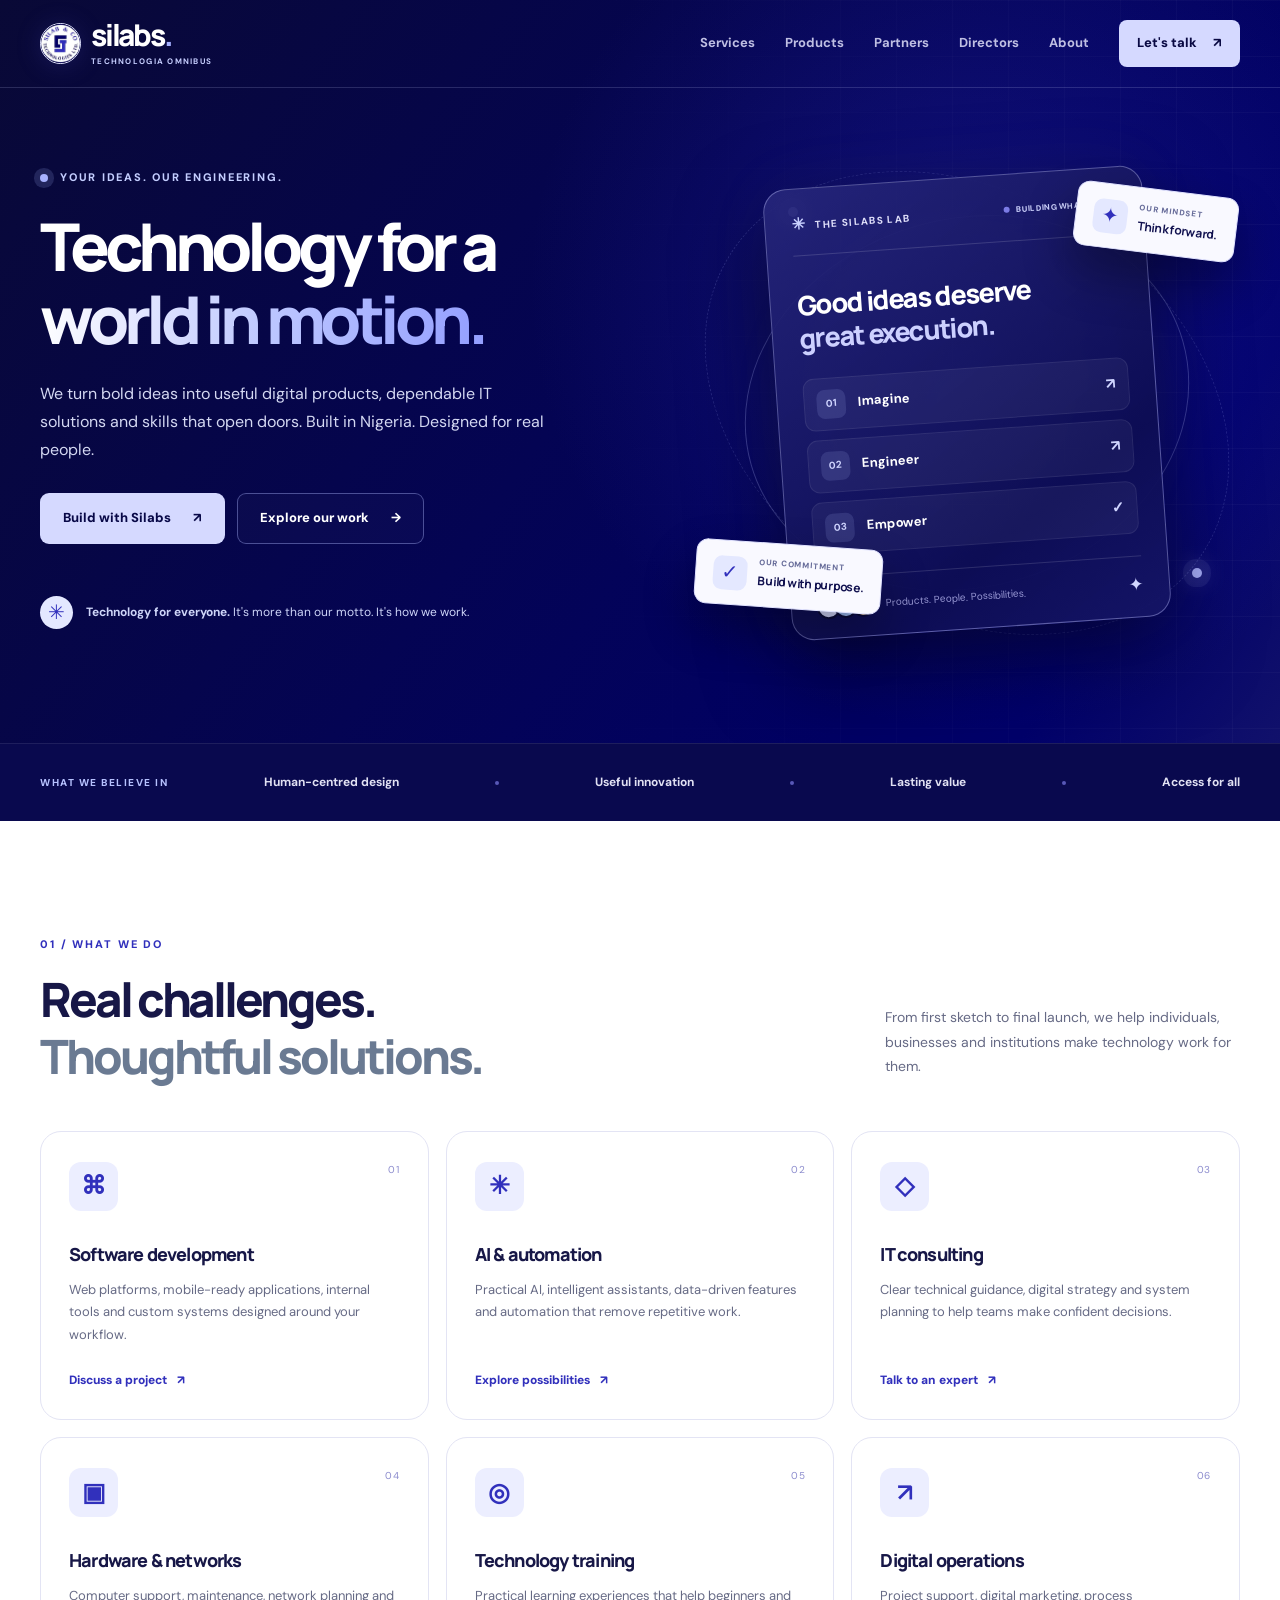
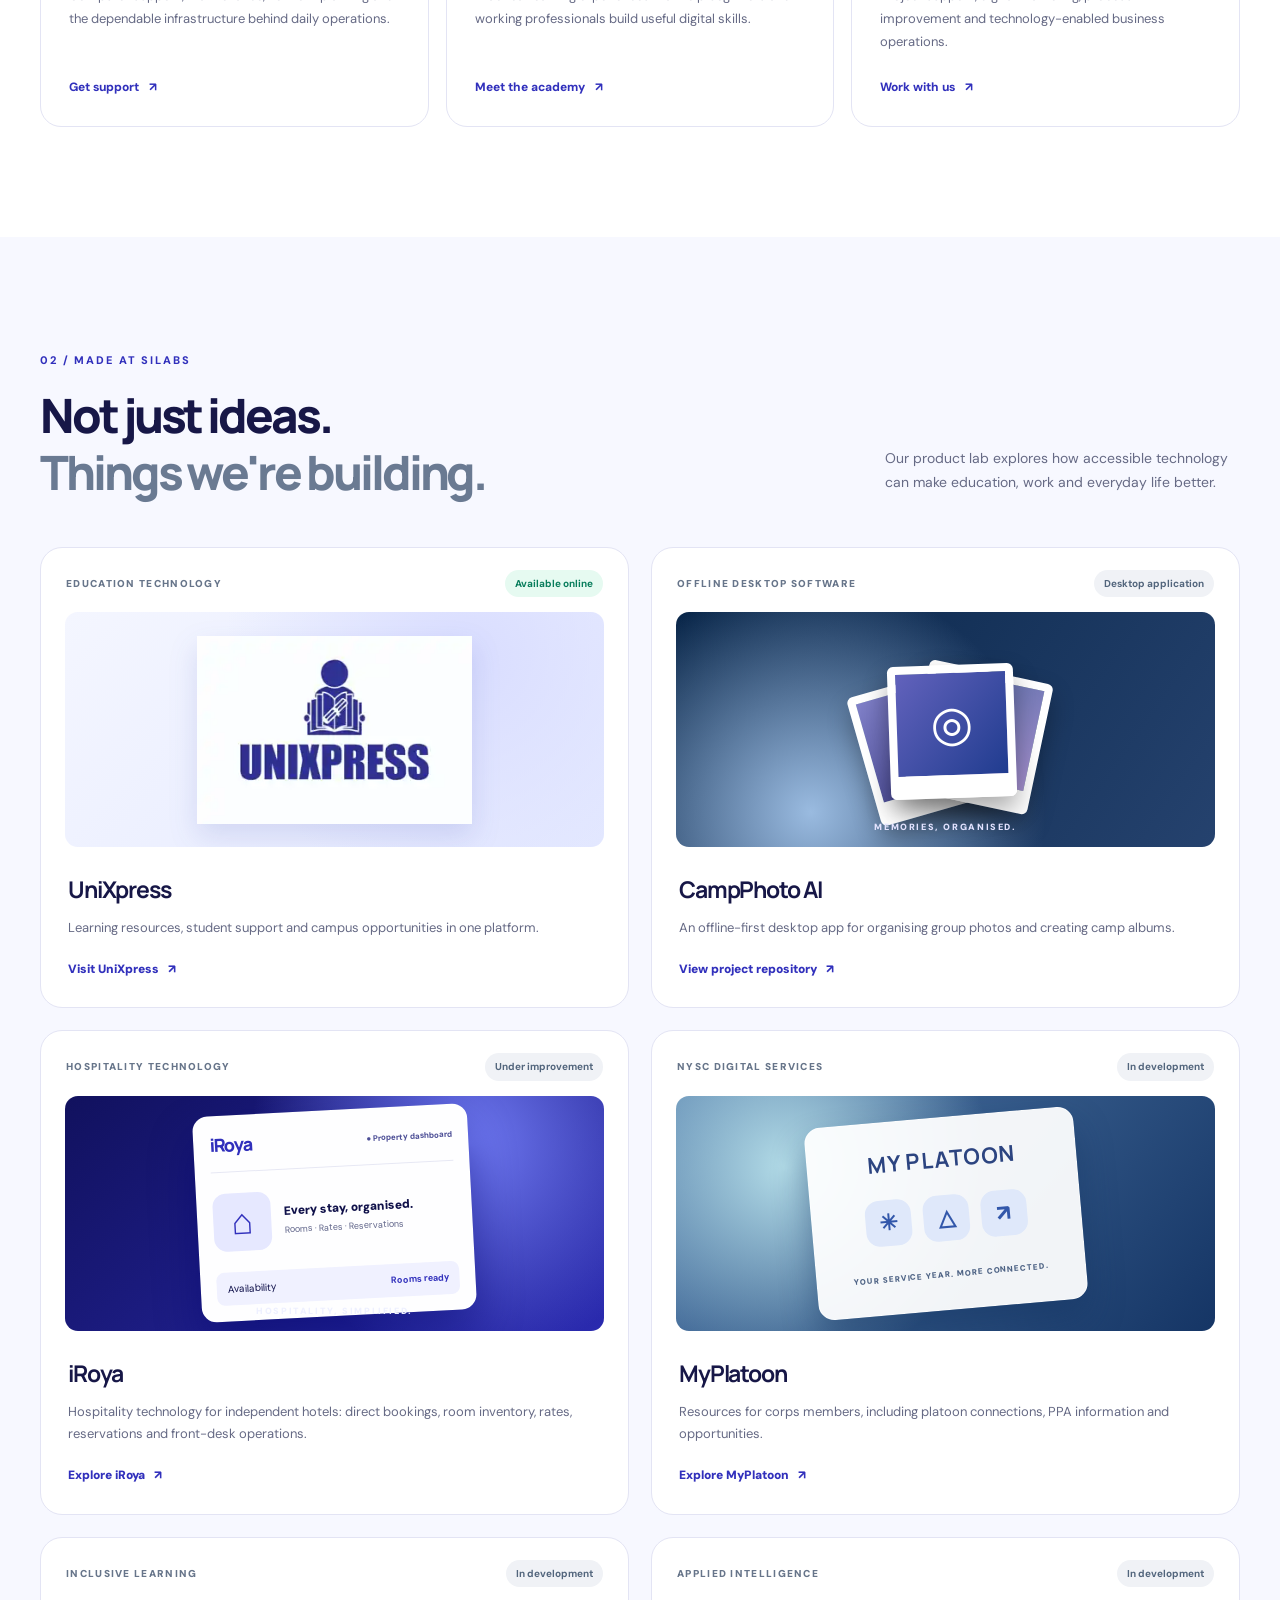
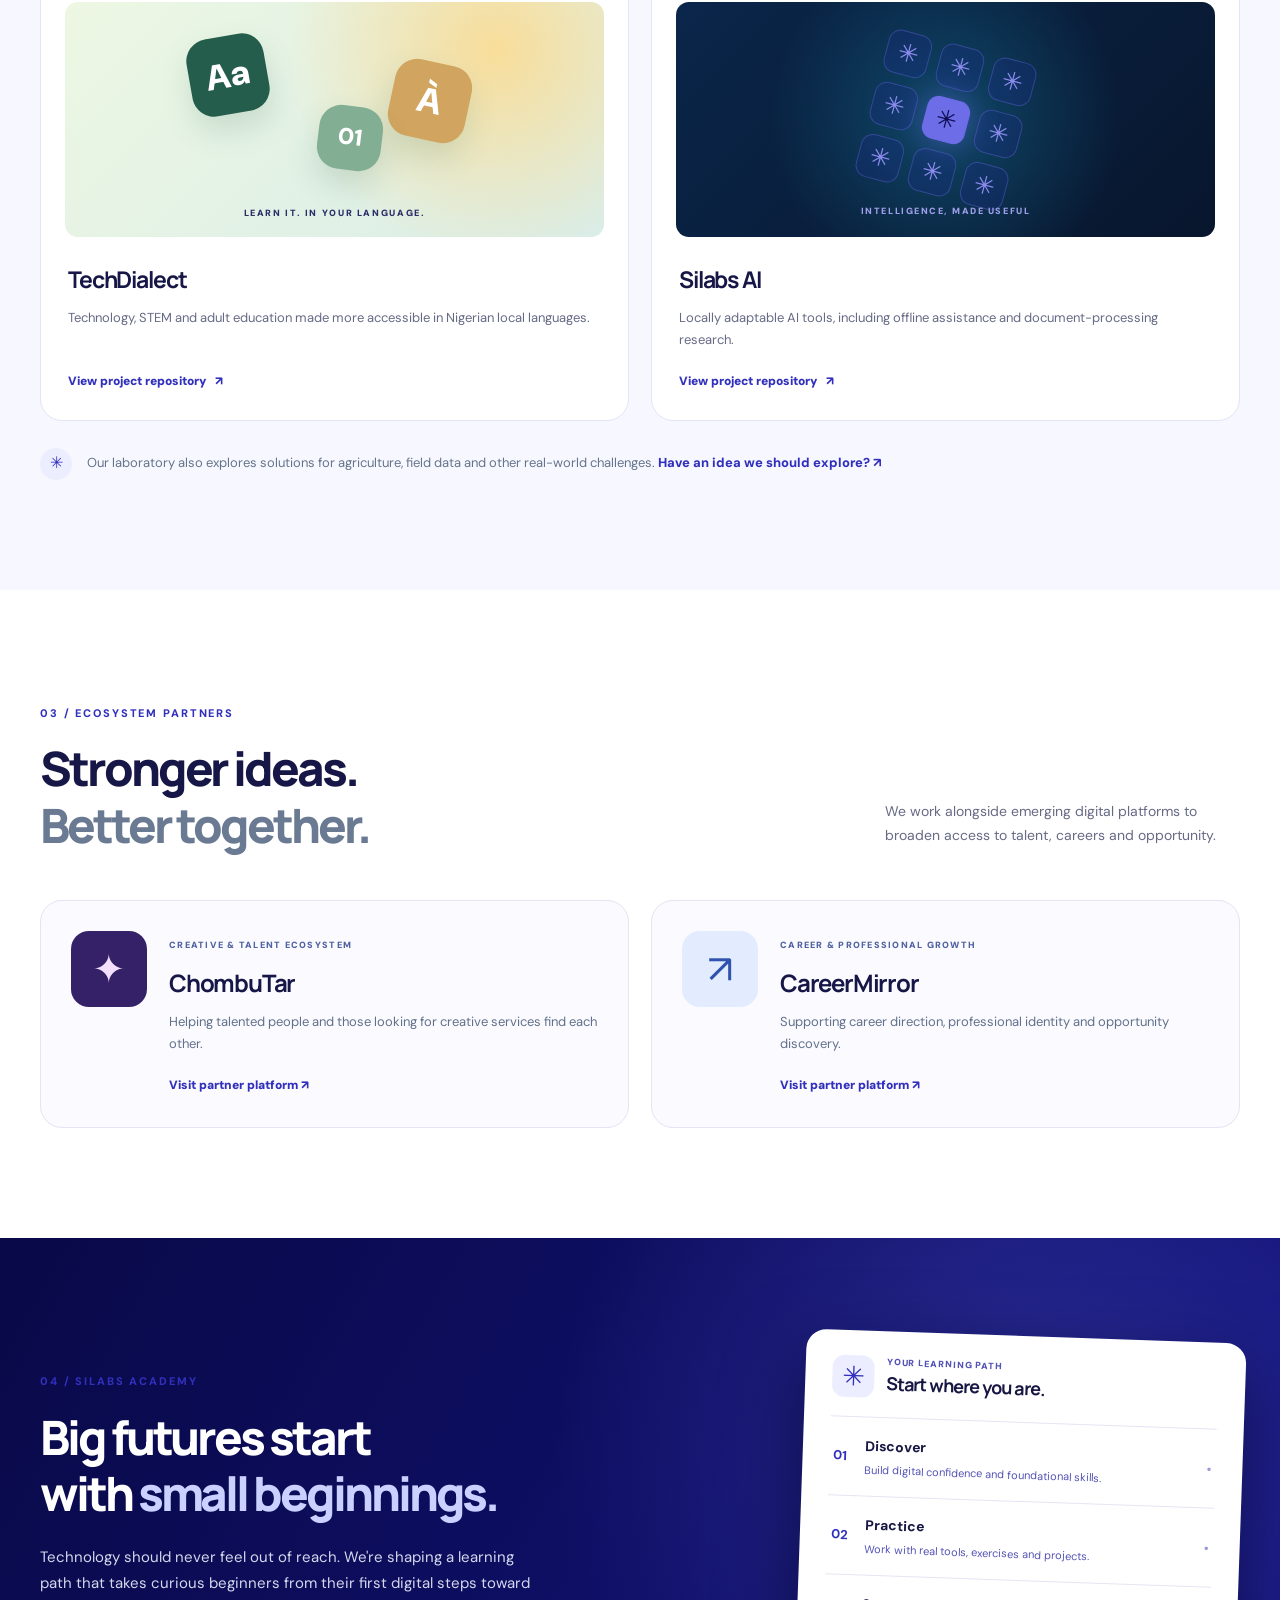
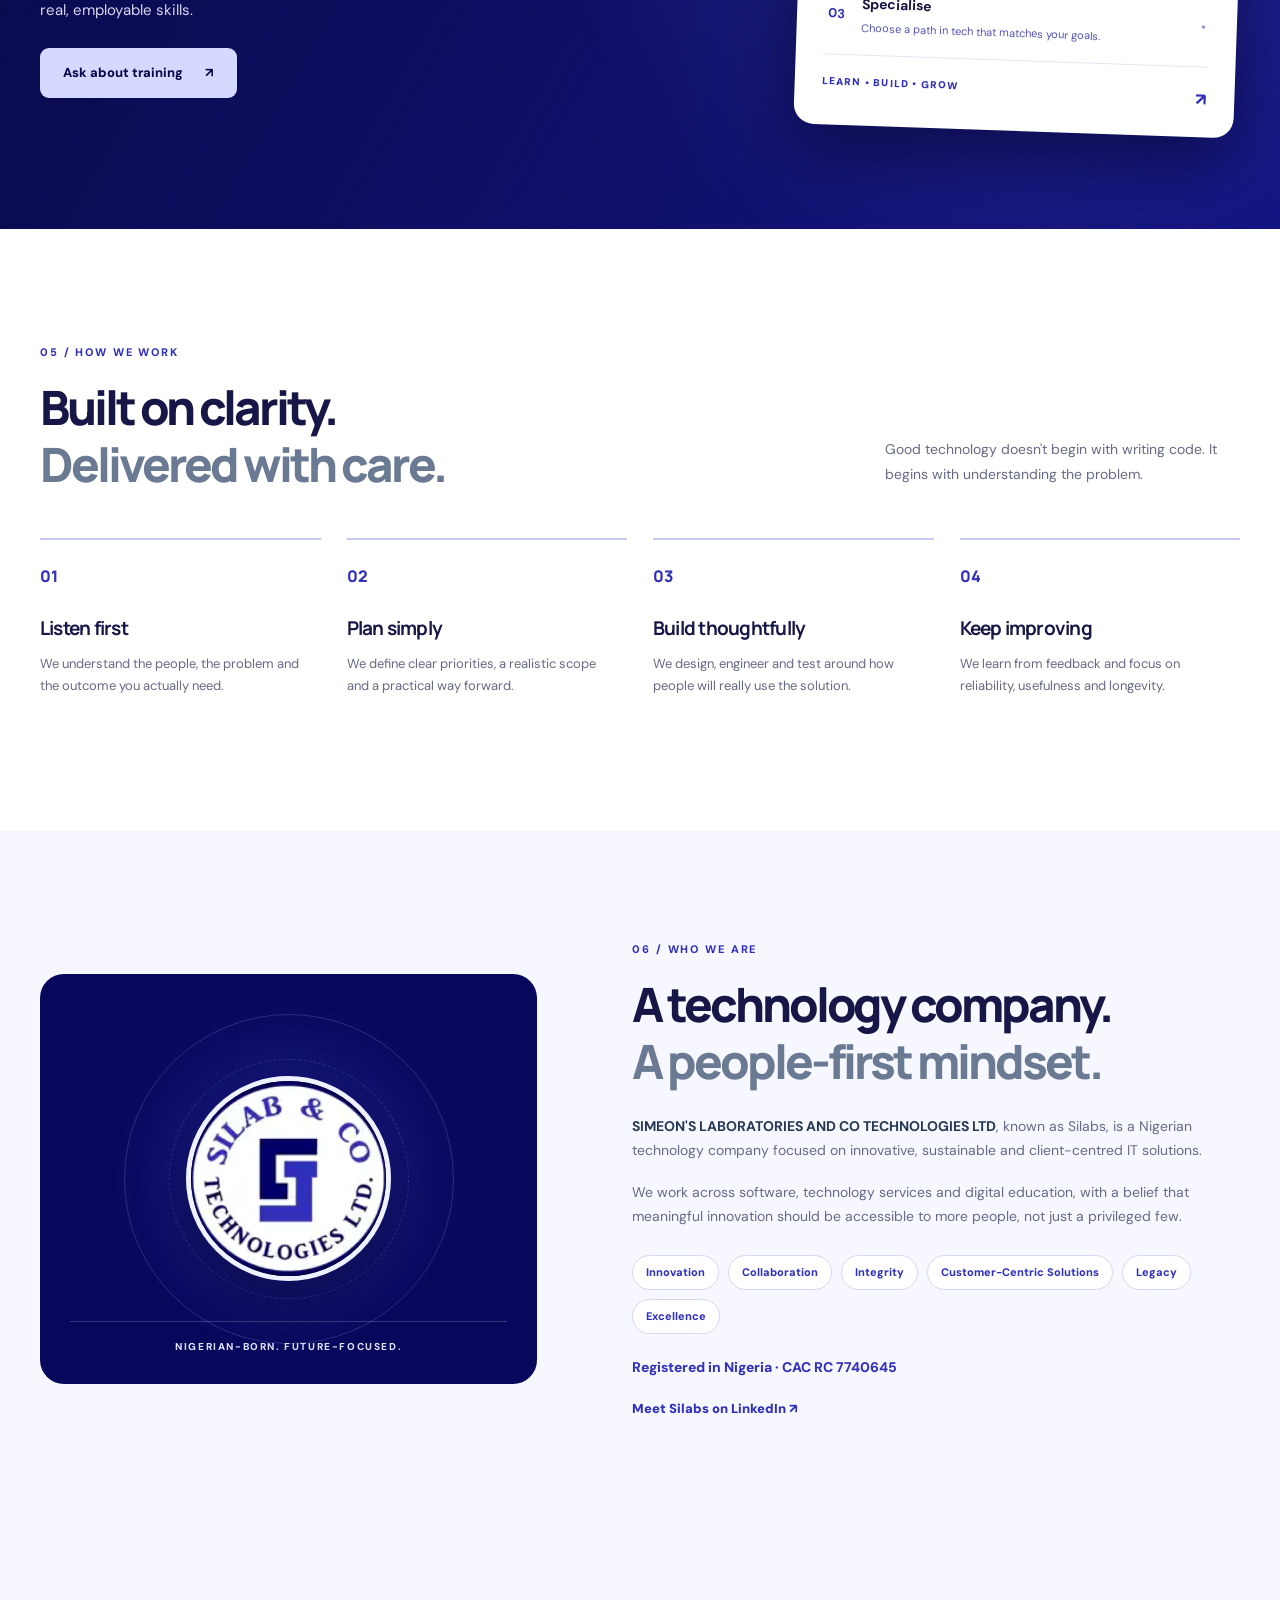
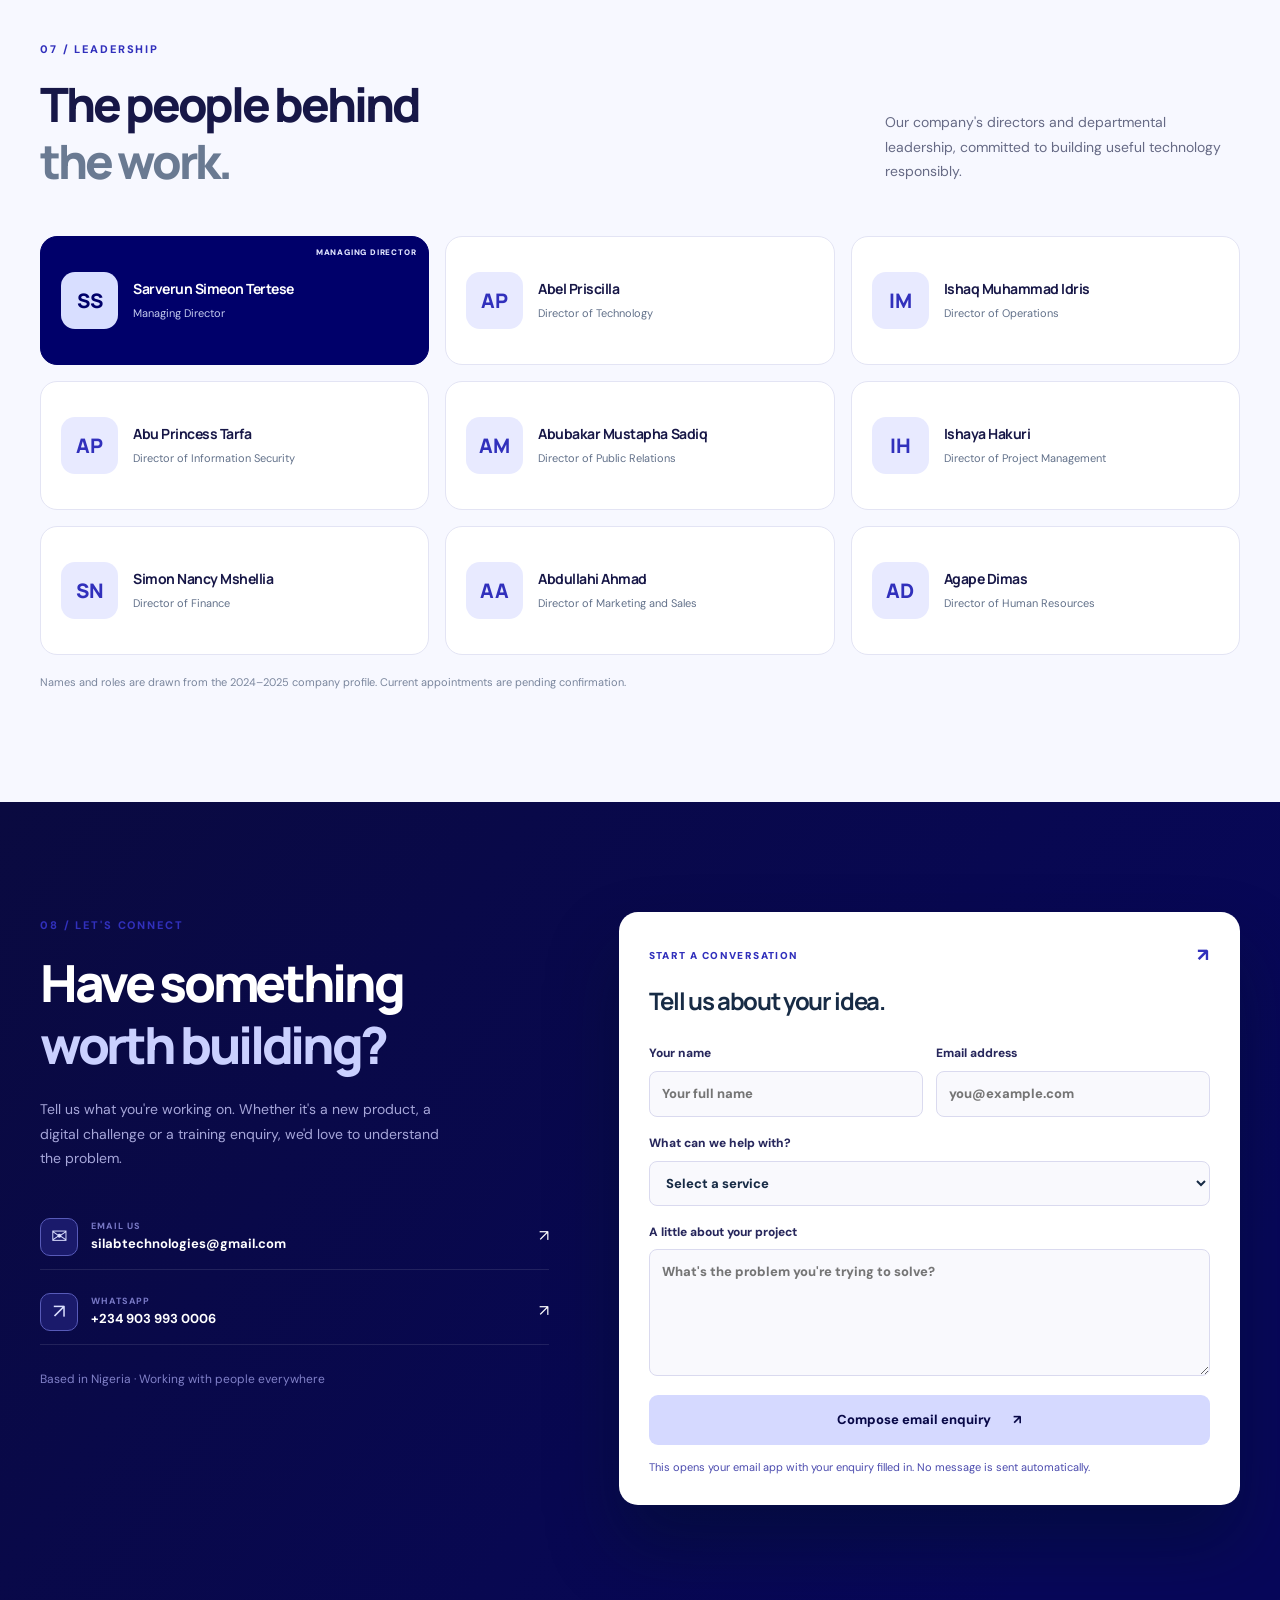
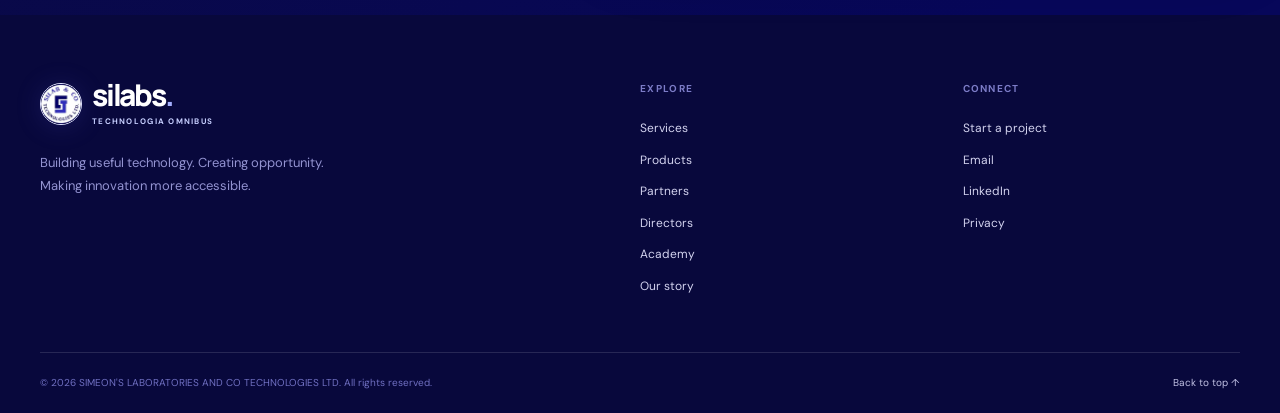
==== commit d7fbd2f3: "Apply official Silabs logo palette and correct iRoya hospitality product" ====
--- a/index.html
+++ b/index.html
@@ -3,7 +3,7 @@
 <head>
   <meta charset="utf-8">
   <meta name="viewport" content="width=device-width, initial-scale=1">
-  <meta name="theme-color" content="#071832">
+  <meta name="theme-color" content="#00006A">
   <meta name="description" content="Silabs is a Nigerian technology company building practical software, AI solutions, digital infrastructure and technology education for people and organisations.">
   <meta property="og:type" content="website">
   <meta property="og:title" content="Silabs | Technology for everyone">
@@ -93,9 +93,9 @@
 <div class="product-text"><h3>CampPhoto AI</h3><p>An offline-first desktop app for organising group photos and creating camp albums.</p><a class="product-link" href="https://github.com/Simmyt3r/Camp-photo-ai" target="_blank" rel="noopener noreferrer">View project repository <span aria-hidden="true">↗</span><span class="sr-only">(opens in new tab)</span></a></div>
 </article>
 <article class="product-card product-iroya">
-<div class="product-card-upper"><span class="product-category">DIGITAL COMMUNICATION</span><span class="status-pill">Under improvement</span></div>
-<div class="product-art art-iroya"><div class="iroya-messages" aria-hidden="true"><span class="iroya-bubble outgoing">Hello there!</span><span class="iroya-bubble incoming">We're connected.</span><span class="iroya-bubble outgoing">Let's build something.</span></div><span class="product-art-caption">STAY CONNECTED.</span></div>
-<div class="product-text"><h3>iRoya</h3><p>A digital communication platform bringing people together through messaging and conversations.</p><a class="product-link" href="https://iroya.vercel.app" target="_blank" rel="noopener noreferrer">Explore iRoya <span aria-hidden="true">↗</span><span class="sr-only">(opens in new tab)</span></a></div>
+<div class="product-card-upper"><span class="product-category">HOSPITALITY TECHNOLOGY</span><span class="status-pill">Under improvement</span></div>
+<div class="product-art art-iroya"><div class="iroya-hotel" aria-hidden="true"><div class="iroya-hotel-head"><span class="hotel-mini-logo">iRoya</span><span class="hotel-mini-status">● Property dashboard</span></div><div class="iroya-hotel-body"><span class="hotel-mini-icon">⌂</span><div><strong>Every stay, organised.</strong><small>Rooms · Rates · Reservations</small></div></div><div class="iroya-hotel-bottom"><span>Availability</span><b>Rooms ready</b></div></div><span class="product-art-caption">HOSPITALITY, SIMPLIFIED.</span></div>
+<div class="product-text"><h3>iRoya</h3><p>Hospitality technology for independent hotels: direct bookings, room inventory, rates, reservations and front-desk operations.</p><a class="product-link" href="https://iroya.vercel.app" target="_blank" rel="noopener noreferrer">Explore iRoya <span aria-hidden="true">↗</span><span class="sr-only">(opens in new tab)</span></a></div>
 </article>
 <article class="product-card product-platoon">
 <div class="product-card-upper"><span class="product-category">NYSC DIGITAL SERVICES</span><span class="status-pill">In development</span></div>
--- a/assets/styles.css
+++ b/assets/styles.css
@@ -1,32 +1,32 @@
 /* Silabs corporate website: responsive, dependency-free layout */
-:root{--navy:#08182f;--dark:#07152b;--ink:#13213a;--muted:#62718a;--cyan:#66e5de;--teal:#13b7ad;--mint:#d7faf1;--blue:#3474ef;--surface:#f6f8fc;--line:#e4eaf1;--radius:21px;font-family:"DM Sans",Arial,sans-serif;color:var(--ink);background:#fff}
-*{box-sizing:border-box}html{scroll-behavior:smooth;scroll-padding-top:90px}body{margin:0;min-width:320px;line-height:1.55}button,input,select,textarea{font:inherit}button,a{-webkit-tap-highlight-color:transparent}a{color:inherit;text-decoration:none}button{cursor:pointer}a:focus-visible,button:focus-visible,input:focus-visible,select:focus-visible,textarea:focus-visible{outline:3px solid #38cce2;outline-offset:4px}img{max-width:100%}.container{width:min(1200px,calc(100% - 64px));margin-inline:auto}.sr-only{position:absolute;width:1px;height:1px;padding:0;margin:-1px;overflow:hidden;clip:rect(0,0,0,0);white-space:nowrap;border:0}.skip-link{position:absolute;top:-80px;left:12px;z-index:100;background:#fff;color:#001831;padding:10px 16px;border-radius:8px}.skip-link:focus{top:12px}
+:root{--brand-navy:#00006a;--brand-royal:#3130bc;--brand-dark:#09093a;--brand-soft:#eef0ff;--navy:#00006a;--dark:#09093a;--ink:#171747;--muted:#666a85;--cyan:#c8ceff;--teal:#3130bc;--mint:#eef0ff;--blue:#3130bc;--surface:#f7f8ff;--line:#e4e6f6;--radius:21px;font-family:"DM Sans",Arial,sans-serif;color:var(--ink);background:#fff}
+*{box-sizing:border-box}html{scroll-behavior:smooth;scroll-padding-top:90px}body{margin:0;min-width:320px;line-height:1.55}button,input,select,textarea{font:inherit}button,a{-webkit-tap-highlight-color:transparent}a{color:inherit;text-decoration:none}button{cursor:pointer}a:focus-visible,button:focus-visible,input:focus-visible,select:focus-visible,textarea:focus-visible{outline:3px solid #3838e2;outline-offset:4px}img{max-width:100%}.container{width:min(1200px,calc(100% - 64px));margin-inline:auto}.sr-only{position:absolute;width:1px;height:1px;padding:0;margin:-1px;overflow:hidden;clip:rect(0,0,0,0);white-space:nowrap;border:0}.skip-link{position:absolute;top:-80px;left:12px;z-index:100;background:#fff;color:#02022f;padding:10px 16px;border-radius:8px}.skip-link:focus{top:12px}
 h1,h2,h3,p{margin-top:0}h1,h2,h3,.brand-name{font-family:"Manrope","DM Sans",Arial,sans-serif;letter-spacing:-.055em}p{line-height:1.75}
-.dark-stage{color:#fff;background:radial-gradient(circle at 74% 40%,#123a54 0,transparent 32%),radial-gradient(circle at 90% 0,#112943 0,transparent 42%),#07172e;position:relative;overflow:hidden}.dark-stage:before{content:"";position:absolute;inset:0;background-image:linear-gradient(#ffffff08 1px,transparent 1px),linear-gradient(90deg,#ffffff08 1px,transparent 1px);background-size:56px 56px;mask-image:linear-gradient(90deg,transparent 38%,#000 100%);pointer-events:none}.site-header{position:relative;z-index:20;border-bottom:1px solid #ffffff18}.header-content{height:87px;display:flex;align-items:center;justify-content:space-between;gap:24px}.brand{display:inline-flex;align-items:center;gap:10px;flex-shrink:0}.brand img{filter:drop-shadow(0 2px 12px #5de8d62c)}.brand-name{font-size:30px;font-weight:800;line-height:.92;letter-spacing:-.075em;color:#fff}.brand-period{color:var(--cyan)}.brand small{display:block;margin-top:8px;font:700 8px/1.2 "DM Sans",sans-serif;letter-spacing:.16em;color:#9ab4c9}.primary-nav{display:flex;align-items:center;gap:30px}.primary-nav>a{font-size:13px;font-weight:700;color:#c3d1df;transition:color .2s}.primary-nav>a:hover{color:#fff}.primary-nav .nav-contact{color:#061931;background:var(--cyan);border:1px solid transparent;padding:12px 17px;border-radius:8px;font-weight:800}.nav-contact span{margin-left:13px}.primary-nav .nav-contact:hover{color:#061931;background:#9df1e9}.menu-toggle{display:none}
-.hero{position:relative;z-index:2;display:grid;grid-template-columns:1.06fr .94fr;align-items:center;gap:40px;min-height:650px;padding-block:75px 100px}.hero-copy{padding-bottom:8px}.eyebrow{font-weight:800;letter-spacing:.16em;color:#a4ddd9;font-size:11px;margin-bottom:24px;display:flex;align-items:center;gap:12px}.eyebrow-dot{width:8px;height:8px;border-radius:50%;background:#7ce8d8;box-shadow:0 0 0 6px #62e4d522}.hero h1{font-weight:800;font-size:clamp(43px,5.15vw,78px);line-height:1.1;margin-bottom:25px;letter-spacing:-.075em;max-width:720px}.text-gradient{background:linear-gradient(95deg,#95ece8,#62dbdf 55%,#92b9f4);background-clip:text;color:transparent}.hero-lead{font-size:16px;color:#b9ccdb;max-width:510px;margin-bottom:29px}.hero-actions{display:flex;flex-wrap:wrap;gap:12px}.button{display:inline-flex;align-items:center;justify-content:center;gap:22px;border-radius:9px;font-weight:800;font-size:13px;min-height:50px;padding:14px 22px;border:1px solid transparent;transition:transform .2s,background .2s,border-color .2s}.button:hover{transform:translateY(-2px)}.button-primary{background:var(--cyan);color:#06182d}.button-primary:hover{background:#a1f7ee}.button-outline{color:#fff;border-color:#466078;background:#ffffff06}.button-outline:hover{border-color:#a7cad8;background:#ffffff12}.hero-footnote{display:flex;gap:13px;align-items:center;margin-top:52px;font-size:12px;color:#9cb7c8}.hero-footnote strong{color:#e3f8f7}.footnote-icon{display:grid;place-items:center;flex:0 0 33px;width:33px;height:33px;border-radius:50%;background:#ffffff11;color:#7be4da;font-size:20px}
-.hero-art{position:relative;height:480px;display:grid;place-items:center;isolation:isolate}.hero-art:after{content:"";position:absolute;z-index:-2;width:85%;height:82%;background:radial-gradient(circle,#26bead33,transparent 67%);filter:blur(22px)}.orbit{position:absolute;width:450px;height:450px;border:1px solid #6ccee727;border-radius:50%;transform:rotate(-16deg) scaleY(.82)}.orbit-two{width:560px;height:560px;border-style:dashed;opacity:.6;transform:rotate(32deg) scaleY(.75)}.signal{position:absolute;width:10px;height:10px;background:#69eadc;border-radius:50%;box-shadow:0 0 0 9px #69eadc15,0 0 25px #78fcef}.signal-a{top:44px;left:93px}.signal-b{right:38px;bottom:65px}.lab-panel{width:380px;max-width:86%;position:relative;border:1px solid #90ffed4a;background:linear-gradient(145deg,#15334aeb,#092137f5 65%,#102d3eeb);border-radius:23px;padding:23px 26px 17px;box-shadow:0 30px 85px #0008,0 0 70px #9effeb0e;transform:rotate(-4deg)}.panel-topline{display:flex;justify-content:space-between;align-items:center;gap:10px;border-bottom:1px solid #ffffff25;padding-bottom:18px}.panel-top-left{font-size:10px;font-weight:800;letter-spacing:.14em;color:#def9f5}.tiny-stars{color:#8af3e7;font-size:16px;margin-right:6px}.panel-status{font-size:8px;font-weight:800;letter-spacing:.04em;color:#97e8d5}.panel-status i{display:inline-block;background:#7be5c4;width:6px;height:6px;border-radius:50%;margin-right:4px}.panel-heading{font-family:"Manrope",sans-serif;font-weight:800;font-size:27px;letter-spacing:-.05em;line-height:1.22;margin:33px 0 24px}.panel-heading em{color:#71e2d8;font-style:normal}.panel-workflow{display:grid;gap:9px}.workflow-item{display:flex;align-items:center;gap:12px;background:#ffffff0c;border:1px solid #ffffff13;border-radius:11px;padding:11px 12px;font-weight:700;font-size:13px}.workflow-index{display:grid;place-items:center;width:29px;height:29px;border-radius:8px;background:#b0f8ed17;color:#87f8eb;font-size:10px}.workflow-item b{margin-left:auto;font-size:15px;color:#a0eede}.panel-bottom{display:flex;align-items:center;border-top:1px solid #ffffff22;margin-top:22px;padding-top:15px;gap:11px}.avatar-stack{display:flex;padding-left:6px}.avatar-stack span{width:24px;height:24px;margin-left:-7px;background:#b4ecdf;color:#08313b;border:2px solid #0b263b;border-radius:50%;display:grid;place-items:center;font-size:9px;font-weight:900}.avatar-stack span:nth-child(2){background:#9dbbf4}.avatar-stack span:nth-child(3){background:#f9d9a9}.panel-bottom p{font-size:10px;color:#9dc4cb;margin:0}.panel-sparkle{margin-left:auto;color:#b9fff1;font-size:18px}.floating-tag{position:absolute;display:flex;align-items:center;gap:11px;padding:13px 17px;border:1px solid #aee7db44;border-radius:12px;box-shadow:0 25px 50px #0005;background:#f5fffff4;color:#12314b;z-index:3}.floating-tag small{display:block;font-size:8px;font-weight:800;letter-spacing:.1em;color:#6b7d92}.floating-tag strong{font-family:Manrope,sans-serif;font-size:12px;letter-spacing:-.02em}.float-icon,.float-check{display:grid;place-items:center;width:34px;height:34px;border-radius:9px;background:#d8f9ec;color:#168e86;font-size:20px}.float-top{top:26px;right:3px;transform:rotate(7deg)}.float-bottom{bottom:34px;left:0;transform:rotate(4deg)}
-.capability-band{position:relative;z-index:2;border-top:1px solid #ffffff16;background:#0e233a}.capability-inner{min-height:77px;display:flex;align-items:center;justify-content:space-between;gap:18px;flex-wrap:wrap}.capability-inner>span{font-size:10px;letter-spacing:.15em;color:#73acb7;font-weight:800}.capability-inner strong{font-size:12px;white-space:nowrap;font-weight:700;color:#e1eef3}.capability-inner i{height:4px;width:4px;border-radius:50%;background:#5f9eb0}
-.section{padding:110px 0}.section-top{display:flex;justify-content:space-between;align-items:flex-end;gap:40px;margin-bottom:46px}.section-top>div{flex:1}.section-top>p{width:355px;max-width:40%;color:var(--muted);font-size:14px;margin:0;padding-bottom:6px}.section-kicker{display:inline-block;color:#168a90;font-size:11px;font-weight:800;letter-spacing:.17em;margin-bottom:18px}.section h2,.about-section h2,.academy-section h2{font-weight:800;font-size:clamp(32px,3.7vw,53px);line-height:1.2;margin:0;letter-spacing:-.065em}.section h2 span,.about-section h2 span{color:#6a7a92}
-.services-section{background:#fff}.services-grid{display:grid;grid-template-columns:repeat(3,minmax(0,1fr));gap:17px}.service-card{border:1px solid var(--line);border-radius:var(--radius);padding:30px 28px;min-height:284px;display:flex;flex-direction:column;transition:box-shadow .2s,transform .2s,border-color .2s}.service-card:hover{transform:translateY(-3px);border-color:#b3e7e3;box-shadow:0 18px 48px #0929450e}.service-head{display:flex;align-items:flex-start;justify-content:space-between;margin-bottom:30px}.service-symbol{display:grid;place-items:center;width:49px;height:49px;border-radius:12px;font-size:25px;font-weight:600;background:#e7f9f4;color:#138f88}.service-number{font-size:10px;color:#9cacbc;letter-spacing:.06em}.service-card h3{font-weight:800;font-size:18px;letter-spacing:-.045em;margin-bottom:10px}.service-card p{font-size:13px;color:var(--muted);margin-bottom:24px}.service-card a{font-size:12px;font-weight:800;margin-top:auto;color:#137f85}.service-card a span{margin-left:7px}
-.products-section{background:#f6f8fc}.products-grid{display:grid;grid-template-columns:repeat(2,minmax(0,1fr));gap:22px}.product-card{background:#fff;border:1px solid #e7ebf1;border-radius:22px;overflow:hidden;min-width:0}.product-card-upper{padding:22px 25px 0;display:flex;align-items:center;justify-content:space-between;gap:10px}.product-category{font-size:10px;font-weight:900;letter-spacing:.13em;color:#67758a}.status-pill{font-size:10px;border-radius:30px;padding:6px 10px;background:#f0f2f6;color:#52657c;font-weight:700;white-space:nowrap}.status-live{background:#e6faf1;color:#087d5c}.product-art{height:235px;margin:15px 24px 0;display:flex;align-items:center;justify-content:center;position:relative;overflow:hidden;border-radius:13px}.art-unixpress{background:radial-gradient(circle at 72% 20%,#468fff 0,transparent 40%),linear-gradient(125deg,#063c95,#1449a5,#0b2070)}.art-unixpress:before,.art-chombutar:before{content:"";position:absolute;inset:-90px;border:1px solid #ffffff3b;border-radius:50%;transform:scale(.9,1.1)}.abstract-window{width:220px;border-radius:12px;background:#fffffff5;box-shadow:0 20px 60px #001a526c;overflow:hidden;transform:rotate(-7deg);z-index:1}.window-top{height:27px;border-bottom:1px solid #e3e9f5;display:flex;gap:5px;align-items:center;padding:0 10px}.window-top span{height:5px;width:5px;border-radius:50%;background:#c9d5ea}.mock-study{height:105px;display:flex;align-items:center;gap:15px;padding:18px}.mock-logo{font-size:44px;letter-spacing:-.15em;font-weight:900;color:#1b5ad8}.mock-logo span{font-size:23px;vertical-align:top;color:#3fa8ff}.mock-lines{flex:1;display:grid;gap:10px}.mock-lines i{display:block;height:8px;border-radius:3px;background:#d5e3fc}.mock-lines i:first-child{width:80%;background:#82b3fa}.mock-lines i:last-child{width:62%}.mock-pills{display:flex;gap:5px;padding:0 18px 18px}.mock-pills b{padding:7px 8px;font-size:7px;color:#1446a3;background:#dce9ff;border-radius:4px}.art-chombutar{background:radial-gradient(circle at 30% 90%,#a088fd8a,transparent 45%),linear-gradient(135deg,#210e55,#5231a4 60%,#201451)}.tilted-window{height:175px;width:210px;transform:rotate(8deg);background:#261448;border:1px solid #ffffff44}.tilted-window .window-top{border-color:#ffffff24}.talent-circles{display:flex;justify-content:center;gap:10px;margin:23px 0}.talent-circles div{border:1px solid #ffffff78;background:#906cf48c;width:43px;height:43px;display:grid;place-items:center;border-radius:10px;color:#fff}.talent-circles div:nth-child(2){transform:translateY(-7px);background:#ffb783;color:#321255}.creator-line{margin:8px auto;width:74%;height:6px;border-radius:8px;background:#765d9f}.creator-line.short{width:48%}.art-techdialect{background:radial-gradient(circle at 80% 20%,#f8dd9a 0,transparent 45%),linear-gradient(135deg,#edf7e3,#d9ede8)}.language-bubble{position:absolute;display:grid;place-items:center;background:#255d4c;color:#fff;width:78px;height:78px;border-radius:22px;font-size:35px;font-weight:900;box-shadow:0 15px 30px #3368512b;transform:rotate(-10deg)}.language-bubble.one{left:23%;top:34px}.language-bubble.two{right:25%;top:60px;transform:rotate(12deg);background:#d1a55f}.language-bubble.three{left:47%;top:104px;width:64px;height:64px;font-size:23px;transform:rotate(7deg);background:#82ae93}.art-caption{position:absolute;bottom:16px;font-size:9px;font-weight:900;letter-spacing:.18em;color:#2f6658}.art-ai{background:radial-gradient(circle,#16799c76,transparent 60%),linear-gradient(135deg,#0a264a,#08162d)}.ai-grid{display:grid;grid-template-columns:repeat(3,44px);gap:10px;transform:rotate(15deg)}.ai-grid span{display:grid;place-items:center;width:44px;height:44px;border:1px solid #66dedd66;border-radius:12px;color:#8ceee3;background:#278ca132;font-size:25px}.ai-grid span:nth-child(5){background:#6de7df;color:#0d3e53;box-shadow:0 0 30px #69edea88}.ai-art-text{position:absolute;bottom:18px;font-size:9px;font-weight:900;letter-spacing:.17em;color:#9ee9e6}.product-text{padding:25px 27px 29px}.product-text h3{font-size:23px;letter-spacing:-.05em;margin-bottom:9px}.product-text p{font-size:13px;color:var(--muted);margin-bottom:20px}.product-link{display:inline-block;font-size:12px;font-weight:900;color:#087f81}.product-link span{margin-left:6px}.product-bottom-note{display:flex;align-items:center;gap:15px;padding-top:27px}.note-orb{color:#1e9a91;background:#def7f0;border-radius:50%;width:32px;height:32px;display:grid;place-items:center;flex-shrink:0}.product-bottom-note p{font-size:13px;color:#65748b;margin:0}.product-bottom-note a{font-weight:800;color:#117e80}
-.academy-section{background:#07384a;color:#fff;padding:98px 0;overflow:hidden;position:relative}.academy-section:before{content:"";position:absolute;inset:0;background:radial-gradient(circle at 80% 35%,#32a99155,transparent 40%),linear-gradient(120deg,#092e48,#084c54)}.academy-layout{position:relative;display:grid;grid-template-columns:1fr .9fr;gap:90px;align-items:center}.light-kicker{color:#9cece1}.academy-left h2{font-size:clamp(34px,3.7vw,52px);margin-bottom:22px}.academy-left h2 em,.contact-intro h2 em{font-style:normal;color:#8cebe2}.academy-left p{color:#b9d8d9;font-size:15px;max-width:490px;margin-bottom:25px}.learning-card{max-width:440px;margin-left:auto;background:#fff;color:#172c43;border-radius:20px;box-shadow:0 26px 75px #001a2390;padding:25px 27px;transform:rotate(2deg)}.learning-title{display:flex;gap:12px;align-items:center;padding-bottom:19px;border-bottom:1px solid #e9eff0}.learning-icon{width:42px;height:42px;display:grid;place-items:center;background:#dcf8ed;border-radius:12px;color:#13918b;font-size:27px}.learning-title small,.learning-title strong{display:block}.learning-title small{font-size:9px;color:#758a95;letter-spacing:.1em;font-weight:900}.learning-title strong{font-family:Manrope,sans-serif;font-size:18px;letter-spacing:-.05em}.learning-step{display:flex;align-items:center;gap:17px;padding:18px 4px;border-bottom:1px solid #e9eff0}.learning-step>b{color:#229f99;font-size:13px}.learning-step div{flex:1}.learning-step strong,.learning-step small{display:block}.learning-step strong{font-size:14px}.learning-step small{color:#718597;font-size:11px;margin-top:4px;line-height:1.5}.learning-step>span{color:#99dacc;font-size:8px}.learning-foot{display:flex;justify-content:space-between;color:#309b98;font-size:10px;font-weight:900;letter-spacing:.12em;margin-top:19px}.learning-foot span{font-size:17px}
-.approach-section{background:#fff}.approach-steps{display:grid;grid-template-columns:repeat(4,1fr);gap:26px;position:relative}.approach-steps article{border-top:2px solid #d5e5e8;padding:24px 8px 10px 0}.approach-steps article span{font-family:Manrope,sans-serif;font-weight:800;color:#169c9b;font-size:16px}.approach-steps h3{font-size:19px;margin:24px 0 9px;letter-spacing:-.04em}.approach-steps p{font-size:13px;color:var(--muted)}
-.about-section{background:#f6f8fc;padding:105px 0}.about-layout{display:grid;grid-template-columns:.9fr 1.1fr;gap:95px;align-items:center}.about-graphic{min-height:410px;background:radial-gradient(circle at 50% 50%,#1d8d9285,transparent 55%),#102743;border-radius:24px;position:relative;display:grid;place-items:center;overflow:hidden}.about-ring{width:330px;height:330px;border:1px solid #91cce73f;border-radius:50%;position:absolute}.about-ring-b{width:240px;height:240px;border-style:dashed}.about-mark{font-family:Manrope,sans-serif;font-size:180px;font-weight:900;letter-spacing:-.19em;color:#c5fff5;text-shadow:0 25px 50px #0118;position:relative;z-index:1}.about-mark span{font-size:58px;vertical-align:top;color:#7cebd9}.about-tag{position:absolute;bottom:29px;left:30px;right:30px;text-align:center;border-top:1px solid #ffffff30;padding-top:17px;font-size:10px;font-weight:800;letter-spacing:.16em;color:#c0eae7}.about-copy h2{margin-bottom:24px}.about-copy p{font-size:14px;color:var(--muted);margin-bottom:17px}.about-copy p strong{color:#253854}.value-list{display:flex;flex-wrap:wrap;gap:9px;margin:26px 0 26px}.value-list span{border:1px solid #cfdfe5;border-radius:30px;padding:8px 13px;font-size:11px;color:#395a64;font-weight:800;background:#fff}.text-link{font-size:13px;font-weight:900;color:#168484}
-.contact-section{background:#091a30;color:#fff;padding:110px 0}.contact-layout{display:grid;grid-template-columns:.9fr 1.1fr;gap:70px;align-items:start}.contact-intro h2{font-size:clamp(35px,4vw,55px);line-height:1.2;margin:0 0 22px}.contact-intro p{font-size:14px;color:#abc2d4;max-width:420px;margin-bottom:34px}.contact-options{display:grid;gap:10px}.contact-options>a{display:flex;align-items:center;gap:13px;padding:13px 0;border-bottom:1px solid #ffffff1a}.contact-icon{width:38px;height:38px;background:#19384d;border:1px solid #2c596a;border-radius:10px;display:grid;place-items:center;font-size:20px;color:#85e9e0}.contact-options>a>span:nth-child(2){flex:1;min-width:0}.contact-options small,.contact-options strong{display:block}.contact-options small{font-size:9px;color:#84a2b9;font-weight:800;letter-spacing:.13em}.contact-options strong{font-size:13px;color:#f3ffff;overflow-wrap:anywhere}.contact-location{margin-top:25px;color:#8daabb;font-size:12px}.contact-form-card{background:#fff;color:#172b45;border-radius:19px;padding:30px;box-shadow:0 40px 70px #03112266}.form-heading{display:flex;justify-content:space-between;align-items:center;color:#168b88;font-size:10px;font-weight:900;letter-spacing:.14em}.form-heading span:last-child{font-size:18px}.contact-form-card h3{font-size:24px;margin:12px 0 25px}.contact-form-card label{display:flex;flex-direction:column;gap:8px;margin-bottom:17px;font-size:12px;font-weight:800;color:#2b4058}.field-row{display:grid;grid-template-columns:1fr 1fr;gap:13px}.contact-form-card input,.contact-form-card select,.contact-form-card textarea{border:1px solid #dce4ed;border-radius:8px;background:#f9fbfd;color:#172b45;width:100%;padding:12px;font-size:13px;outline:none}.contact-form-card input:focus,.contact-form-card select:focus,.contact-form-card textarea:focus{border-color:#20aaa7;box-shadow:0 0 0 3px #24c5b929}.contact-form-card textarea{resize:vertical;min-height:102px}.submit-button{width:100%;margin-top:2px;border:0}.form-disclaimer{font-size:11px;color:#687c91;margin:14px 0 0;line-height:1.5}
-.site-footer{background:#061223;color:#fff}.footer-top{padding:66px 0 57px;display:grid;grid-template-columns:2fr 1fr 1fr;gap:45px}.footer-brand p{font-size:13px;color:#9cb5c7;max-width:300px;margin:19px 0 0}.footer-column{display:grid;justify-items:start;align-content:start;gap:13px}.footer-column strong{font-size:10px;letter-spacing:.13em;color:#86a5bd;margin-bottom:9px}.footer-column a{font-size:12px;color:#d3e3ef}.footer-column a:hover,.footer-bottom a:hover{color:#7aebe0}.footer-bottom{display:flex;justify-content:space-between;gap:20px;border-top:1px solid #ffffff20;padding:22px 0;font-size:10px;color:#829bb0}.footer-bottom a{color:#c1dae4}
+.dark-stage{color:#fff;background:radial-gradient(circle at 74% 40%,#121254 0,transparent 32%),radial-gradient(circle at 90% 0,#111143 0,transparent 42%),#07172e;position:relative;overflow:hidden}.dark-stage:before{content:"";position:absolute;inset:0;background-image:linear-gradient(#ffffff08 1px,transparent 1px),linear-gradient(90deg,#ffffff08 1px,transparent 1px);background-size:56px 56px;mask-image:linear-gradient(90deg,transparent 38%,#000 100%);pointer-events:none}.site-header{position:relative;z-index:20;border-bottom:1px solid #ffffff18}.header-content{height:87px;display:flex;align-items:center;justify-content:space-between;gap:24px}.brand{display:inline-flex;align-items:center;gap:10px;flex-shrink:0}.brand img{filter:drop-shadow(0 2px 12px #5d5de82c)}.brand-name{font-size:30px;font-weight:800;line-height:.92;letter-spacing:-.075em;color:#fff}.brand-period{color:var(--cyan)}.brand small{display:block;margin-top:8px;font:700 8px/1.2 "DM Sans",sans-serif;letter-spacing:.16em;color:#9393d1}.primary-nav{display:flex;align-items:center;gap:30px}.primary-nav>a{font-size:13px;font-weight:700;color:#bfbfe3;transition:color .2s}.primary-nav>a:hover{color:#fff}.primary-nav .nav-contact{color:#061931;background:var(--cyan);border:1px solid transparent;padding:12px 17px;border-radius:8px;font-weight:800}.nav-contact span{margin-left:13px}.primary-nav .nav-contact:hover{color:#061931;background:#9d9df1}.menu-toggle{display:none}
+.hero{position:relative;z-index:2;display:grid;grid-template-columns:1.06fr .94fr;align-items:center;gap:40px;min-height:650px;padding-block:75px 100px}.hero-copy{padding-bottom:8px}.eyebrow{font-weight:800;letter-spacing:.16em;color:#a4a4dd;font-size:11px;margin-bottom:24px;display:flex;align-items:center;gap:12px}.eyebrow-dot{width:8px;height:8px;border-radius:50%;background:#7c7ce8;box-shadow:0 0 0 6px #6262e422}.hero h1{font-weight:800;font-size:clamp(43px,5.15vw,78px);line-height:1.1;margin-bottom:25px;letter-spacing:-.075em;max-width:720px}.text-gradient{background:linear-gradient(95deg,#9595ec,#6262df 55%,#92b9f4);background-clip:text;color:transparent}.hero-lead{font-size:16px;color:#b5b5df;max-width:510px;margin-bottom:29px}.hero-actions{display:flex;flex-wrap:wrap;gap:12px}.button{display:inline-flex;align-items:center;justify-content:center;gap:22px;border-radius:9px;font-weight:800;font-size:13px;min-height:50px;padding:14px 22px;border:1px solid transparent;transition:transform .2s,background .2s,border-color .2s}.button:hover{transform:translateY(-2px)}.button-primary{background:var(--cyan);color:#06182d}.button-primary:hover{background:#a1a1f7}.button-outline{color:#fff;border-color:#393985;background:#ffffff06}.button-outline:hover{border-color:#a6a6d9;background:#ffffff12}.hero-footnote{display:flex;gap:13px;align-items:center;margin-top:52px;font-size:12px;color:#9393d1}.hero-footnote strong{color:#e3e3f8}.footnote-icon{display:grid;place-items:center;flex:0 0 33px;width:33px;height:33px;border-radius:50%;background:#ffffff11;color:#7b7be4;font-size:20px}
+.hero-art{position:relative;height:480px;display:grid;place-items:center;isolation:isolate}.hero-art:after{content:"";position:absolute;z-index:-2;width:85%;height:82%;background:radial-gradient(circle,#2626be33,transparent 67%);filter:blur(22px)}.orbit{position:absolute;width:450px;height:450px;border:1px solid #6c6ce727;border-radius:50%;transform:rotate(-16deg) scaleY(.82)}.orbit-two{width:560px;height:560px;border-style:dashed;opacity:.6;transform:rotate(32deg) scaleY(.75)}.signal{position:absolute;width:10px;height:10px;background:#6969ea;border-radius:50%;box-shadow:0 0 0 9px #6969ea15,0 0 25px #7b7bf9}.signal-a{top:44px;left:93px}.signal-b{right:38px;bottom:65px}.lab-panel{width:380px;max-width:86%;position:relative;border:1px solid #9494fb4a;background:linear-gradient(145deg,#15154aeb,#090937f5 65%,#10103eeb);border-radius:23px;padding:23px 26px 17px;box-shadow:0 30px 85px #0008,0 0 70px #a2a2fb0e;transform:rotate(-4deg)}.panel-topline{display:flex;justify-content:space-between;align-items:center;gap:10px;border-bottom:1px solid #ffffff25;padding-bottom:18px}.panel-top-left{font-size:10px;font-weight:800;letter-spacing:.14em;color:#dedef9}.tiny-stars{color:#8a8af3;font-size:16px;margin-right:6px}.panel-status{font-size:8px;font-weight:800;letter-spacing:.04em;color:#9797e8}.panel-status i{display:inline-block;background:#7b7be5;width:6px;height:6px;border-radius:50%;margin-right:4px}.panel-heading{font-family:"Manrope",sans-serif;font-weight:800;font-size:27px;letter-spacing:-.05em;line-height:1.22;margin:33px 0 24px}.panel-heading em{color:#7171e2;font-style:normal}.panel-workflow{display:grid;gap:9px}.workflow-item{display:flex;align-items:center;gap:12px;background:#ffffff0c;border:1px solid #ffffff13;border-radius:11px;padding:11px 12px;font-weight:700;font-size:13px}.workflow-index{display:grid;place-items:center;width:29px;height:29px;border-radius:8px;background:#b0b0f817;color:#8787f8;font-size:10px}.workflow-item b{margin-left:auto;font-size:15px;color:#a0a0ee}.panel-bottom{display:flex;align-items:center;border-top:1px solid #ffffff22;margin-top:22px;padding-top:15px;gap:11px}.avatar-stack{display:flex;padding-left:6px}.avatar-stack span{width:24px;height:24px;margin-left:-7px;background:#b4b4ec;color:#08083b;border:2px solid #0b0b3b;border-radius:50%;display:grid;place-items:center;font-size:9px;font-weight:900}.avatar-stack span:nth-child(2){background:#9dbbf4}.avatar-stack span:nth-child(3){background:#f9d9a9}.panel-bottom p{font-size:10px;color:#9696d2;margin:0}.panel-sparkle{margin-left:auto;color:#bcbcfc;font-size:18px}.floating-tag{position:absolute;display:flex;align-items:center;gap:11px;padding:13px 17px;border:1px solid #aeaee744;border-radius:12px;box-shadow:0 25px 50px #0005;background:#f5f5fff4;color:#12124b;z-index:3}.floating-tag small{display:block;font-size:8px;font-weight:800;letter-spacing:.1em;color:#6b7d92}.floating-tag strong{font-family:Manrope,sans-serif;font-size:12px;letter-spacing:-.02em}.float-icon,.float-check{display:grid;place-items:center;width:34px;height:34px;border-radius:9px;background:#d8d8f9;color:#16168e;font-size:20px}.float-top{top:26px;right:3px;transform:rotate(7deg)}.float-bottom{bottom:34px;left:0;transform:rotate(4deg)}
+.capability-band{position:relative;z-index:2;border-top:1px solid #ffffff16;background:#0e0e3a}.capability-inner{min-height:77px;display:flex;align-items:center;justify-content:space-between;gap:18px;flex-wrap:wrap}.capability-inner>span{font-size:10px;letter-spacing:.15em;color:#6b6bbf;font-weight:800}.capability-inner strong{font-size:12px;white-space:nowrap;font-weight:700;color:#e1e1f3}.capability-inner i{height:4px;width:4px;border-radius:50%;background:#5858b7}
+.section{padding:110px 0}.section-top{display:flex;justify-content:space-between;align-items:flex-end;gap:40px;margin-bottom:46px}.section-top>div{flex:1}.section-top>p{width:355px;max-width:40%;color:var(--muted);font-size:14px;margin:0;padding-bottom:6px}.section-kicker{display:inline-block;color:#161690;font-size:11px;font-weight:800;letter-spacing:.17em;margin-bottom:18px}.section h2,.about-section h2,.academy-section h2{font-weight:800;font-size:clamp(32px,3.7vw,53px);line-height:1.2;margin:0;letter-spacing:-.065em}.section h2 span,.about-section h2 span{color:#6a7a92}
+.services-section{background:#fff}.services-grid{display:grid;grid-template-columns:repeat(3,minmax(0,1fr));gap:17px}.service-card{border:1px solid var(--line);border-radius:var(--radius);padding:30px 28px;min-height:284px;display:flex;flex-direction:column;transition:box-shadow .2s,transform .2s,border-color .2s}.service-card:hover{transform:translateY(-3px);border-color:#b3b3e7;box-shadow:0 18px 48px #0909450e}.service-head{display:flex;align-items:flex-start;justify-content:space-between;margin-bottom:30px}.service-symbol{display:grid;place-items:center;width:49px;height:49px;border-radius:12px;font-size:25px;font-weight:600;background:#e7e7f9;color:#13138f}.service-number{font-size:10px;color:#8b8bcd;letter-spacing:.06em}.service-card h3{font-weight:800;font-size:18px;letter-spacing:-.045em;margin-bottom:10px}.service-card p{font-size:13px;color:var(--muted);margin-bottom:24px}.service-card a{font-size:12px;font-weight:800;margin-top:auto;color:#131385}.service-card a span{margin-left:7px}
+.products-section{background:#f6f8fc}.products-grid{display:grid;grid-template-columns:repeat(2,minmax(0,1fr));gap:22px}.product-card{background:#fff;border:1px solid #e7ebf1;border-radius:22px;overflow:hidden;min-width:0}.product-card-upper{padding:22px 25px 0;display:flex;align-items:center;justify-content:space-between;gap:10px}.product-category{font-size:10px;font-weight:900;letter-spacing:.13em;color:#67758a}.status-pill{font-size:10px;border-radius:30px;padding:6px 10px;background:#f0f2f6;color:#52657c;font-weight:700;white-space:nowrap}.status-live{background:#e6faf1;color:#087d5c}.product-art{height:235px;margin:15px 24px 0;display:flex;align-items:center;justify-content:center;position:relative;overflow:hidden;border-radius:13px}.art-unixpress{background:radial-gradient(circle at 72% 20%,#468fff 0,transparent 40%),linear-gradient(125deg,#063c95,#1449a5,#0b2070)}.art-unixpress:before,.art-chombutar:before{content:"";position:absolute;inset:-90px;border:1px solid #ffffff3b;border-radius:50%;transform:scale(.9,1.1)}.abstract-window{width:220px;border-radius:12px;background:#fffffff5;box-shadow:0 20px 60px #001a526c;overflow:hidden;transform:rotate(-7deg);z-index:1}.window-top{height:27px;border-bottom:1px solid #e3e9f5;display:flex;gap:5px;align-items:center;padding:0 10px}.window-top span{height:5px;width:5px;border-radius:50%;background:#c9d5ea}.mock-study{height:105px;display:flex;align-items:center;gap:15px;padding:18px}.mock-logo{font-size:44px;letter-spacing:-.15em;font-weight:900;color:#1b5ad8}.mock-logo span{font-size:23px;vertical-align:top;color:#4747f7}.mock-lines{flex:1;display:grid;gap:10px}.mock-lines i{display:block;height:8px;border-radius:3px;background:#d5e3fc}.mock-lines i:first-child{width:80%;background:#82b3fa}.mock-lines i:last-child{width:62%}.mock-pills{display:flex;gap:5px;padding:0 18px 18px}.mock-pills b{padding:7px 8px;font-size:7px;color:#1446a3;background:#dce9ff;border-radius:4px}.art-chombutar{background:radial-gradient(circle at 30% 90%,#a088fd8a,transparent 45%),linear-gradient(135deg,#210e55,#5231a4 60%,#201451)}.tilted-window{height:175px;width:210px;transform:rotate(8deg);background:#261448;border:1px solid #ffffff44}.tilted-window .window-top{border-color:#ffffff24}.talent-circles{display:flex;justify-content:center;gap:10px;margin:23px 0}.talent-circles div{border:1px solid #ffffff78;background:#906cf48c;width:43px;height:43px;display:grid;place-items:center;border-radius:10px;color:#fff}.talent-circles div:nth-child(2){transform:translateY(-7px);background:#ffb783;color:#321255}.creator-line{margin:8px auto;width:74%;height:6px;border-radius:8px;background:#765d9f}.creator-line.short{width:48%}.art-techdialect{background:radial-gradient(circle at 80% 20%,#f8dd9a 0,transparent 45%),linear-gradient(135deg,#edf7e3,#d9ede8)}.language-bubble{position:absolute;display:grid;place-items:center;background:#255d4c;color:#fff;width:78px;height:78px;border-radius:22px;font-size:35px;font-weight:900;box-shadow:0 15px 30px #3368512b;transform:rotate(-10deg)}.language-bubble.one{left:23%;top:34px}.language-bubble.two{right:25%;top:60px;transform:rotate(12deg);background:#d1a55f}.language-bubble.three{left:47%;top:104px;width:64px;height:64px;font-size:23px;transform:rotate(7deg);background:#82ae93}.art-caption{position:absolute;bottom:16px;font-size:9px;font-weight:900;letter-spacing:.18em;color:#2d2d68}.art-ai{background:radial-gradient(circle,#16799c76,transparent 60%),linear-gradient(135deg,#0a264a,#08162d)}.ai-grid{display:grid;grid-template-columns:repeat(3,44px);gap:10px;transform:rotate(15deg)}.ai-grid span{display:grid;place-items:center;width:44px;height:44px;border:1px solid #6666de66;border-radius:12px;color:#8c8cee;background:#2727a132;font-size:25px}.ai-grid span:nth-child(5){background:#6d6de7;color:#0d0d53;box-shadow:0 0 30px #6969ed88}.ai-art-text{position:absolute;bottom:18px;font-size:9px;font-weight:900;letter-spacing:.17em;color:#9e9ee9}.product-text{padding:25px 27px 29px}.product-text h3{font-size:23px;letter-spacing:-.05em;margin-bottom:9px}.product-text p{font-size:13px;color:var(--muted);margin-bottom:20px}.product-link{display:inline-block;font-size:12px;font-weight:900;color:#080881}.product-link span{margin-left:6px}.product-bottom-note{display:flex;align-items:center;gap:15px;padding-top:27px}.note-orb{color:#1e1e9a;background:#dedef7;border-radius:50%;width:32px;height:32px;display:grid;place-items:center;flex-shrink:0}.product-bottom-note p{font-size:13px;color:#65748b;margin:0}.product-bottom-note a{font-weight:800;color:#111180}
+.academy-section{background:#07074a;color:#fff;padding:98px 0;overflow:hidden;position:relative}.academy-section:before{content:"";position:absolute;inset:0;background:radial-gradient(circle at 80% 35%,#3232a955,transparent 40%),linear-gradient(120deg,#090948,#080854)}.academy-layout{position:relative;display:grid;grid-template-columns:1fr .9fr;gap:90px;align-items:center}.light-kicker{color:#9c9cec}.academy-left h2{font-size:clamp(34px,3.7vw,52px);margin-bottom:22px}.academy-left h2 em,.contact-intro h2 em{font-style:normal;color:#8c8ceb}.academy-left p{color:#b3b3df;font-size:15px;max-width:490px;margin-bottom:25px}.learning-card{max-width:440px;margin-left:auto;background:#fff;color:#171743;border-radius:20px;box-shadow:0 26px 75px #01012290;padding:25px 27px;transform:rotate(2deg)}.learning-title{display:flex;gap:12px;align-items:center;padding-bottom:19px;border-bottom:1px solid #e5e5f4}.learning-icon{width:42px;height:42px;display:grid;place-items:center;background:#dcdcf8;border-radius:12px;color:#131391;font-size:27px}.learning-title small,.learning-title strong{display:block}.learning-title small{font-size:9px;color:#5454b6;letter-spacing:.1em;font-weight:900}.learning-title strong{font-family:Manrope,sans-serif;font-size:18px;letter-spacing:-.05em}.learning-step{display:flex;align-items:center;gap:17px;padding:18px 4px;border-bottom:1px solid #e5e5f4}.learning-step>b{color:#22229f;font-size:13px}.learning-step div{flex:1}.learning-step strong,.learning-step small{display:block}.learning-step strong{font-size:14px}.learning-step small{color:#5353b5;font-size:11px;margin-top:4px;line-height:1.5}.learning-step>span{color:#9999da;font-size:8px}.learning-foot{display:flex;justify-content:space-between;color:#30309b;font-size:10px;font-weight:900;letter-spacing:.12em;margin-top:19px}.learning-foot span{font-size:17px}
+.approach-section{background:#fff}.approach-steps{display:grid;grid-template-columns:repeat(4,1fr);gap:26px;position:relative}.approach-steps article{border-top:2px solid #d2d2eb;padding:24px 8px 10px 0}.approach-steps article span{font-family:Manrope,sans-serif;font-weight:800;color:#16169c;font-size:16px}.approach-steps h3{font-size:19px;margin:24px 0 9px;letter-spacing:-.04em}.approach-steps p{font-size:13px;color:var(--muted)}
+.about-section{background:#f6f8fc;padding:105px 0}.about-layout{display:grid;grid-template-columns:.9fr 1.1fr;gap:95px;align-items:center}.about-graphic{min-height:410px;background:radial-gradient(circle at 50% 50%,#1d1d9285,transparent 55%),#102743;border-radius:24px;position:relative;display:grid;place-items:center;overflow:hidden}.about-ring{width:330px;height:330px;border:1px solid #9191e73f;border-radius:50%;position:absolute}.about-ring-b{width:240px;height:240px;border-style:dashed}.about-mark{font-family:Manrope,sans-serif;font-size:180px;font-weight:900;letter-spacing:-.19em;color:#c7c7fd;text-shadow:0 25px 50px #0118;position:relative;z-index:1}.about-mark span{font-size:58px;vertical-align:top;color:#7c7ceb}.about-tag{position:absolute;bottom:29px;left:30px;right:30px;text-align:center;border-top:1px solid #ffffff30;padding-top:17px;font-size:10px;font-weight:800;letter-spacing:.16em;color:#c0c0ea}.about-copy h2{margin-bottom:24px}.about-copy p{font-size:14px;color:var(--muted);margin-bottom:17px}.about-copy p strong{color:#253854}.value-list{display:flex;flex-wrap:wrap;gap:9px;margin:26px 0 26px}.value-list span{border:1px solid #cbcbe9;border-radius:30px;padding:8px 13px;font-size:11px;color:#2f2f6e;font-weight:800;background:#fff}.text-link{font-size:13px;font-weight:900;color:#161684}
+.contact-section{background:#091a30;color:#fff;padding:110px 0}.contact-layout{display:grid;grid-template-columns:.9fr 1.1fr;gap:70px;align-items:start}.contact-intro h2{font-size:clamp(35px,4vw,55px);line-height:1.2;margin:0 0 22px}.contact-intro p{font-size:14px;color:#a6a6d9;max-width:420px;margin-bottom:34px}.contact-options{display:grid;gap:10px}.contact-options>a{display:flex;align-items:center;gap:13px;padding:13px 0;border-bottom:1px solid #ffffff1a}.contact-icon{width:38px;height:38px;background:#19194d;border:1px solid #2c2c6a;border-radius:10px;display:grid;place-items:center;font-size:20px;color:#8585e9}.contact-options>a>span:nth-child(2){flex:1;min-width:0}.contact-options small,.contact-options strong{display:block}.contact-options small{font-size:9px;color:#7878c5;font-weight:800;letter-spacing:.13em}.contact-options strong{font-size:13px;color:#f3f3ff;overflow-wrap:anywhere}.contact-location{margin-top:25px;color:#8080c8;font-size:12px}.contact-form-card{background:#fff;color:#172b45;border-radius:19px;padding:30px;box-shadow:0 40px 70px #03112266}.form-heading{display:flex;justify-content:space-between;align-items:center;color:#16168b;font-size:10px;font-weight:900;letter-spacing:.14em}.form-heading span:last-child{font-size:18px}.contact-form-card h3{font-size:24px;margin:12px 0 25px}.contact-form-card label{display:flex;flex-direction:column;gap:8px;margin-bottom:17px;font-size:12px;font-weight:800;color:#27275c}.field-row{display:grid;grid-template-columns:1fr 1fr;gap:13px}.contact-form-card input,.contact-form-card select,.contact-form-card textarea{border:1px solid #dadaef;border-radius:8px;background:#f9f9fd;color:#172b45;width:100%;padding:12px;font-size:13px;outline:none}.contact-form-card input:focus,.contact-form-card select:focus,.contact-form-card textarea:focus{border-color:#2020aa;box-shadow:0 0 0 3px #2424c529}.contact-form-card textarea{resize:vertical;min-height:102px}.submit-button{width:100%;margin-top:2px;border:0}.form-disclaimer{font-size:11px;color:#4b4bae;margin:14px 0 0;line-height:1.5}
+.site-footer{background:#061223;color:#fff}.footer-top{padding:66px 0 57px;display:grid;grid-template-columns:2fr 1fr 1fr;gap:45px}.footer-brand p{font-size:13px;color:#9393d1;max-width:300px;margin:19px 0 0}.footer-column{display:grid;justify-items:start;align-content:start;gap:13px}.footer-column strong{font-size:10px;letter-spacing:.13em;color:#7c7cc7;margin-bottom:9px}.footer-column a{font-size:12px;color:#d3d3ef}.footer-column a:hover,.footer-bottom a:hover{color:#7a7aeb}.footer-bottom{display:flex;justify-content:space-between;gap:20px;border-top:1px solid #ffffff20;padding:22px 0;font-size:10px;color:#7070c2}.footer-bottom a{color:#c1c1e4}
 @media(max-width:1024px){.primary-nav{gap:16px}.hero{gap:10px}.hero h1{font-size:clamp(43px,5vw,65px)}.hero-art{transform:scale(.88)}.academy-layout,.about-layout{gap:45px}.contact-layout{gap:35px}.capability-inner{justify-content:center}.capability-inner>span{width:100%;text-align:center;padding-top:16px}.capability-inner{padding-bottom:17px}}
-@media(max-width:760px){.container{width:min(100% - 36px,540px)}.header-content{height:72px}.brand-name{font-size:27px}.menu-toggle{display:flex;z-index:31;flex-direction:column;justify-content:center;gap:5px;align-items:center;border:1px solid #8bbbc454;background:#ffffff12;border-radius:8px;width:43px;height:41px}.menu-toggle span{width:20px;height:2px;background:#ecfffc;border-radius:1px;transition:transform .2s,opacity .2s}.menu-toggle[aria-expanded="true"] span:first-child{transform:translateY(7px) rotate(45deg)}.menu-toggle[aria-expanded="true"] span:nth-child(2){opacity:0}.menu-toggle[aria-expanded="true"] span:last-child{transform:translateY(-7px) rotate(-45deg)}.primary-nav{display:none;position:absolute;top:71px;left:0;right:0;background:#0a213a;border-bottom:1px solid #24495e;flex-direction:column;align-items:stretch;gap:0;padding:17px 18px 20px;box-shadow:0 25px 30px #0004}.primary-nav.is-open{display:flex}.primary-nav>a{padding:14px 10px;font-size:14px}.primary-nav .nav-contact{margin-top:10px;text-align:center}.hero{grid-template-columns:1fr;gap:10px;padding:58px 0 45px;min-height:0}.hero h1{font-size:clamp(42px,9vw,65px)}.hero-lead{font-size:15px}.hero-footnote{margin-top:31px}.hero-art{height:390px;transform:scale(.88);transform-origin:center center;margin:-18px -25px -25px}.lab-panel{width:360px}.floating-tag{padding:10px}.float-top{right:10px}.float-bottom{left:8px}.capability-inner{gap:12px;padding:22px 0}.capability-inner>span{padding:0}.capability-inner strong{font-size:11px}.section{padding:72px 0}.section-top{display:block;margin-bottom:30px}.section-top>p{max-width:none;width:auto;margin-top:18px}.section h2,.about-section h2{font-size:35px}.services-grid,.products-grid{grid-template-columns:1fr;gap:14px}.service-card{min-height:auto;padding:24px}.service-head{margin-bottom:24px}.product-card-upper{padding:18px 18px 0}.product-art{margin:14px 18px 0;height:215px}.product-text{padding:21px}.academy-section{padding:73px 0}.academy-layout,.about-layout,.contact-layout{grid-template-columns:1fr;gap:37px}.learning-card{margin:auto;max-width:420px;transform:none}.approach-steps{grid-template-columns:repeat(2,1fr);gap:22px}.about-section{padding:73px 0}.about-graphic{min-height:330px}.contact-section{padding:75px 0}.contact-form-card{padding:22px}.footer-top{grid-template-columns:1fr 1fr;gap:33px}.footer-brand{grid-column:span 2}.footer-bottom{flex-direction:column;gap:9px}}
+@media(max-width:760px){.container{width:min(100% - 36px,540px)}.header-content{height:72px}.brand-name{font-size:27px}.menu-toggle{display:flex;z-index:31;flex-direction:column;justify-content:center;gap:5px;align-items:center;border:1px solid #8484cb54;background:#ffffff12;border-radius:8px;width:43px;height:41px}.menu-toggle span{width:20px;height:2px;background:#ededfe;border-radius:1px;transition:transform .2s,opacity .2s}.menu-toggle[aria-expanded="true"] span:first-child{transform:translateY(7px) rotate(45deg)}.menu-toggle[aria-expanded="true"] span:nth-child(2){opacity:0}.menu-toggle[aria-expanded="true"] span:last-child{transform:translateY(-7px) rotate(-45deg)}.primary-nav{display:none;position:absolute;top:71px;left:0;right:0;background:#0a0a3a;border-bottom:1px solid #24245e;flex-direction:column;align-items:stretch;gap:0;padding:17px 18px 20px;box-shadow:0 25px 30px #0004}.primary-nav.is-open{display:flex}.primary-nav>a{padding:14px 10px;font-size:14px}.primary-nav .nav-contact{margin-top:10px;text-align:center}.hero{grid-template-columns:1fr;gap:10px;padding:58px 0 45px;min-height:0}.hero h1{font-size:clamp(42px,9vw,65px)}.hero-lead{font-size:15px}.hero-footnote{margin-top:31px}.hero-art{height:390px;transform:scale(.88);transform-origin:center center;margin:-18px -25px -25px}.lab-panel{width:360px}.floating-tag{padding:10px}.float-top{right:10px}.float-bottom{left:8px}.capability-inner{gap:12px;padding:22px 0}.capability-inner>span{padding:0}.capability-inner strong{font-size:11px}.section{padding:72px 0}.section-top{display:block;margin-bottom:30px}.section-top>p{max-width:none;width:auto;margin-top:18px}.section h2,.about-section h2{font-size:35px}.services-grid,.products-grid{grid-template-columns:1fr;gap:14px}.service-card{min-height:auto;padding:24px}.service-head{margin-bottom:24px}.product-card-upper{padding:18px 18px 0}.product-art{margin:14px 18px 0;height:215px}.product-text{padding:21px}.academy-section{padding:73px 0}.academy-layout,.about-layout,.contact-layout{grid-template-columns:1fr;gap:37px}.learning-card{margin:auto;max-width:420px;transform:none}.approach-steps{grid-template-columns:repeat(2,1fr);gap:22px}.about-section{padding:73px 0}.about-graphic{min-height:330px}.contact-section{padding:75px 0}.contact-form-card{padding:22px}.footer-top{grid-template-columns:1fr 1fr;gap:33px}.footer-brand{grid-column:span 2}.footer-bottom{flex-direction:column;gap:9px}}
 @media(max-width:440px){.hero-art{transform:scale(.72);height:330px;margin:-40px -55px -40px}.hero h1{font-size:43px}.hero-actions{align-items:stretch}.hero-actions .button{flex:1 1 100%}.capability-inner i{display:none}.capability-inner strong{width:42%;text-align:center}.field-row{grid-template-columns:1fr;gap:0}.product-card-upper{align-items:flex-start}.product-category{line-height:1.8}.status-pill{font-size:9px}.approach-steps{grid-template-columns:1fr}.about-mark{font-size:145px}.about-mark span{font-size:47px}.contact-options strong{font-size:12px}}
 @media(prefers-reduced-motion:reduce){html{scroll-behavior:auto}*,*:before,*:after{transition-duration:.01ms!important;animation-duration:.01ms!important}}
 
 
 /* Approved company brand: indigo-blue identity and updated public sections */
-:root{--cyan:#abbaff;--teal:#343898;--blue:#343898;--mint:#e9ebff}
+:root{--cyan:#c8ceff;--teal:#3130bc;--blue:#3130bc;--mint:#eef0ff}
 .dark-stage{background:radial-gradient(circle at 73% 42%,#25296b87,transparent 38%),radial-gradient(circle at 90% 2%,#1429589a,transparent 45%),#080f2b}
 .brand-official{border-radius:50%;object-fit:cover;background:#fff;border:1px solid #e3e6ff;flex-shrink:0}
 .brand-period{color:#a4afff}.brand small{color:#c7cfff}
 .primary-nav .nav-contact{background:#acbaff;color:#101847}.primary-nav .nav-contact:hover{background:#d5deff;color:#101847}
-.text-gradient{background:linear-gradient(95deg,#d4d8ff,#a8b9ff 65%,#8bd7f0);background-clip:text;color:transparent}
+.text-gradient{background:linear-gradient(95deg,#d4d8ff,#a8b9ff 65%,#8b8bf0);background-clip:text;color:transparent}
 .button-primary{background:#a4b5ff;color:#111a4b}.button-primary:hover{background:#d6ddff}
 .dark-stage .eyebrow{color:#c4ceff}.eyebrow-dot{background:#b0baff;box-shadow:0 0 0 6px #a3b3ff2a}.light-kicker{color:#cbd5ff}
 .section-kicker{color:#454da7}.service-symbol{background:#e9edff;color:#414cad}
@@ -36,9 +36,9 @@
 .unixpress-official-logo{max-width:min(84%,320px);max-height:188px;object-fit:contain;display:block;filter:drop-shadow(0 12px 14px #303fa622)}
 .art-camp{background:radial-gradient(circle at 25% 85%,#9abbe0,transparent 52%),linear-gradient(125deg,#092649,#25426e)}
 .camp-photo-stack{height:180px;width:220px;position:relative}
-.camp-shot{display:grid;place-items:center;position:absolute;top:25px;left:53px;width:126px;height:133px;border:8px solid white;border-bottom-width:23px;border-radius:6px;box-shadow:0 13px 26px #0005;color:#fff;font-size:49px;background:linear-gradient(135deg,#3f87ba,#27437b)}
-.camp-shot.shot-one{transform:rotate(-16deg) translate(-30px,6px);background:linear-gradient(140deg,#91a9b9,#2b5d78)}.camp-shot.shot-two{transform:rotate(12deg) translate(27px,0);background:linear-gradient(140deg,#536ba6,#a48fce)}.camp-shot.shot-three{transform:rotate(-2deg);background:linear-gradient(130deg,#66b6b8,#203c8f)}
-.product-art-caption{position:absolute;bottom:12px;left:0;right:0;text-align:center;font-size:9px;letter-spacing:.18em;font-weight:900;color:#e1efff}
+.camp-shot{display:grid;place-items:center;position:absolute;top:25px;left:53px;width:126px;height:133px;border:8px solid white;border-bottom-width:23px;border-radius:6px;box-shadow:0 13px 26px #0005;color:#fff;font-size:49px;background:linear-gradient(135deg,#3f3fba,#27437b)}
+.camp-shot.shot-one{transform:rotate(-16deg) translate(-30px,6px);background:linear-gradient(140deg,#8181c9,#2b2b78)}.camp-shot.shot-two{transform:rotate(12deg) translate(27px,0);background:linear-gradient(140deg,#536ba6,#a48fce)}.camp-shot.shot-three{transform:rotate(-2deg);background:linear-gradient(130deg,#6262bc,#203c8f)}
+.product-art-caption{position:absolute;bottom:12px;left:0;right:0;text-align:center;font-size:9px;letter-spacing:.18em;font-weight:900;color:#e2e2fe}
 .art-iroya{background:radial-gradient(circle at 80% 15%,#9cadfa,transparent 50%),linear-gradient(135deg,#29398d,#0a1a54)}
 .iroya-messages{width:230px;display:flex;flex-direction:column;gap:10px}
 .iroya-bubble{display:block;max-width:90%;padding:12px 16px;background:#fff;color:#13245c;font-size:12px;font-weight:800;box-shadow:0 10px 20px #0b164954;border-radius:15px 15px 15px 4px}
@@ -63,3 +63,78 @@
 .leadership-note{font-size:11px;color:#7a869d;margin:18px 0 0}
 @media(max-width:1050px){.primary-nav{gap:14px}.primary-nav>a{font-size:12px}.directors-grid{grid-template-columns:repeat(2,minmax(0,1fr))}.partner-card{padding:23px;gap:15px}.partner-mark{width:58px;height:58px;font-size:28px}}
 @media(max-width:760px){.partners-grid,.directors-grid{grid-template-columns:1fr}.partner-card{padding:23px}.director-card{padding:20px}.primary-nav>a{font-size:14px}.brand-official{width:41px;height:41px}.about-official-logo{width:178px}}
+
+
+/* Silabs official visual identity.
+   Colors sampled from the company-provided circular logo: #00006A and #3130BC.
+   Blue is the corporate accent; green is reserved for genuine success statuses. */
+:root{color-scheme:light}
+.dark-stage{background:radial-gradient(circle at 76% 35%,#3130bc55 0,transparent 40%),linear-gradient(125deg,#090936 0%,#00006a 82%,#14146b 100%);color:#fff}
+.site-header{border-color:#c9cfff2c}
+.site-footer{background:#08083c}
+.contact-section{background:linear-gradient(125deg,#0a0a40,#07075a 85%)}
+.capability-band{background:#09094e}
+.hero-art:after{background:radial-gradient(circle,#8488ff4d,transparent 68%)}
+.lab-panel{background:linear-gradient(145deg,#26267aee,#0d0d54f8 72%,#151565ef);border-color:#c6c8ff61}
+.orbit{border-color:#abb4ff50}
+.signal{background:#aab1ff;box-shadow:0 0 0 9px #b4c0ff15,0 0 25px #a9afff}
+.eyebrow,.light-kicker,.tiny-stars{color:#c9d1ff}
+.eyebrow-dot{background:#a7b1ff;box-shadow:0 0 0 6px #a5b6ff2a}
+.hero h1 .text-gradient{background:linear-gradient(95deg,#fff,#bcc6ff 52%,#939eff);background-clip:text;color:transparent}
+.hero-lead{color:#d4d8f2}
+.button-primary{background:#d5d9ff;color:#080847}
+.button-primary:hover{background:#eff0ff;color:#080847}
+.button-outline{border-color:#939ce27a;color:#fff}
+.button-outline:hover{background:#a7b3ff1f;border-color:#c7cdff}
+.hero-footnote,.hero-footnote strong{color:#ced5f8}
+.hero-footnote .footnote-icon,.float-icon,.float-check{background:#e4e8ff;color:#3130bc}
+.panel-heading em{color:#ccd0ff}
+.panel-status,.workflow-index,.workflow-item b,.panel-sparkle{color:#d0d5ff}
+.workflow-index{background:#b4beff24}
+.avatar-stack span:first-child{background:#d5d9ff;color:#0b0b4d}
+.floating-tag{background:#f9f9ff;color:#11114f;border-color:#e1e3ff}
+.floating-tag small{color:#666b99}
+.capability-inner>span{color:#b7c2ff}
+.section-kicker,.service-card a,.product-link,.partner-body a,.text-link,.product-bottom-note a{color:#3130bc}
+.service-symbol,.note-orb,.learning-icon{background:#eceeff;color:#3130bc}
+.service-card:hover{border-color:#bbbaff;box-shadow:0 18px 48px #3130bc12}
+.products-section,.directors-section,.about-section{background:#f7f8ff}
+.product-card,.service-card,.partner-card,.director-card{border-color:#e3e4f4}
+.partner-card{background:#fafaff}
+.status-live{background:#e6faf1;color:#087d5c}
+.academy-section{background:#00006a}
+.academy-section:before{background:radial-gradient(circle at 80% 35%,#5d62dc55,transparent 43%),linear-gradient(120deg,#090948,#141483)}
+.academy-left h2 em,.contact-intro h2 em{color:#cad0ff}
+.academy-left p{color:#d4d8ed}
+.learning-icon{color:#3130bc}
+.learning-step>b,.learning-foot{color:#3130bc}
+.approach-steps article span,.form-heading,.value-list span{color:#3130bc}
+.approach-steps article{border-color:#c7c9f4}
+.about-graphic{background:radial-gradient(circle at 50% 50%,#3434bba8,transparent 55%),#07075b}
+.about-tag{color:#dfe2ff}
+.registration-number{color:#3130bc!important}
+.value-list span{border-color:#d5d8f1;background:#fff}
+.director-md{background:#00006a;border-color:#00006a;color:white}
+.director-md .director-avatar{color:#00006a}
+.director-flag{color:#e0e4ff}
+.director-avatar{background:#e8eaff;color:#3130bc}
+.contact-icon{background:#1a1a6b;border-color:#575ab8;color:#dce0ff}
+.contact-options strong{color:#fff}
+.contact-form-card input:focus,.contact-form-card textarea:focus,.contact-form-card select:focus{border-color:#3130bc;box-shadow:0 0 0 3px #3130bc20}
+a:focus-visible,button:focus-visible,input:focus-visible,select:focus-visible,textarea:focus-visible{outline-color:#6166e4}
+.primary-nav .nav-contact{background:#d5d9ff;color:#090942}
+.primary-nav .nav-contact:hover{background:#fff;color:#090942}
+.art-iroya{background:radial-gradient(circle at 75% 20%,#707af4,transparent 49%),linear-gradient(140deg,#11115e,#2a2aaf)}
+.iroya-hotel{width:275px;max-width:88%;background:#fefeff;color:#10114a;border:1px solid #ffffffc9;border-radius:15px;padding:15px;box-shadow:0 22px 45px #00046a70;transform:rotate(-3deg)}
+.iroya-hotel-head{display:flex;align-items:center;justify-content:space-between;gap:10px;padding-bottom:12px;border-bottom:1px solid #e7e8f4}
+.hotel-mini-logo{font-family:Manrope,sans-serif;letter-spacing:-.06em;font-weight:900;font-size:18px;color:#3130bc}
+.hotel-mini-status{font-size:8px;color:#4c4e96;font-weight:800}
+.iroya-hotel-body{display:flex;align-items:center;gap:13px;padding:21px 0}
+.hotel-mini-icon{display:grid;place-items:center;width:58px;height:58px;border-radius:13px;background:#e6e8ff;color:#3130bc;font-size:36px}
+.iroya-hotel-body strong,.iroya-hotel-body small{display:block}
+.iroya-hotel-body strong{font-size:12px;font-weight:900}
+.iroya-hotel-body small{font-size:9px;color:#5f6489;margin-top:3px}
+.iroya-hotel-bottom{display:flex;align-items:center;justify-content:space-between;border-radius:8px;background:#f0f1ff;padding:9px 11px;font-size:10px}
+.iroya-hotel-bottom b{font-size:9px;color:#3130bc}
+.art-iroya .product-art-caption{color:#eef0ff}
+@media(max-width:760px){.primary-nav{background:#09094b;border-color:#5c62ae}.primary-nav .nav-contact{color:#090942}}
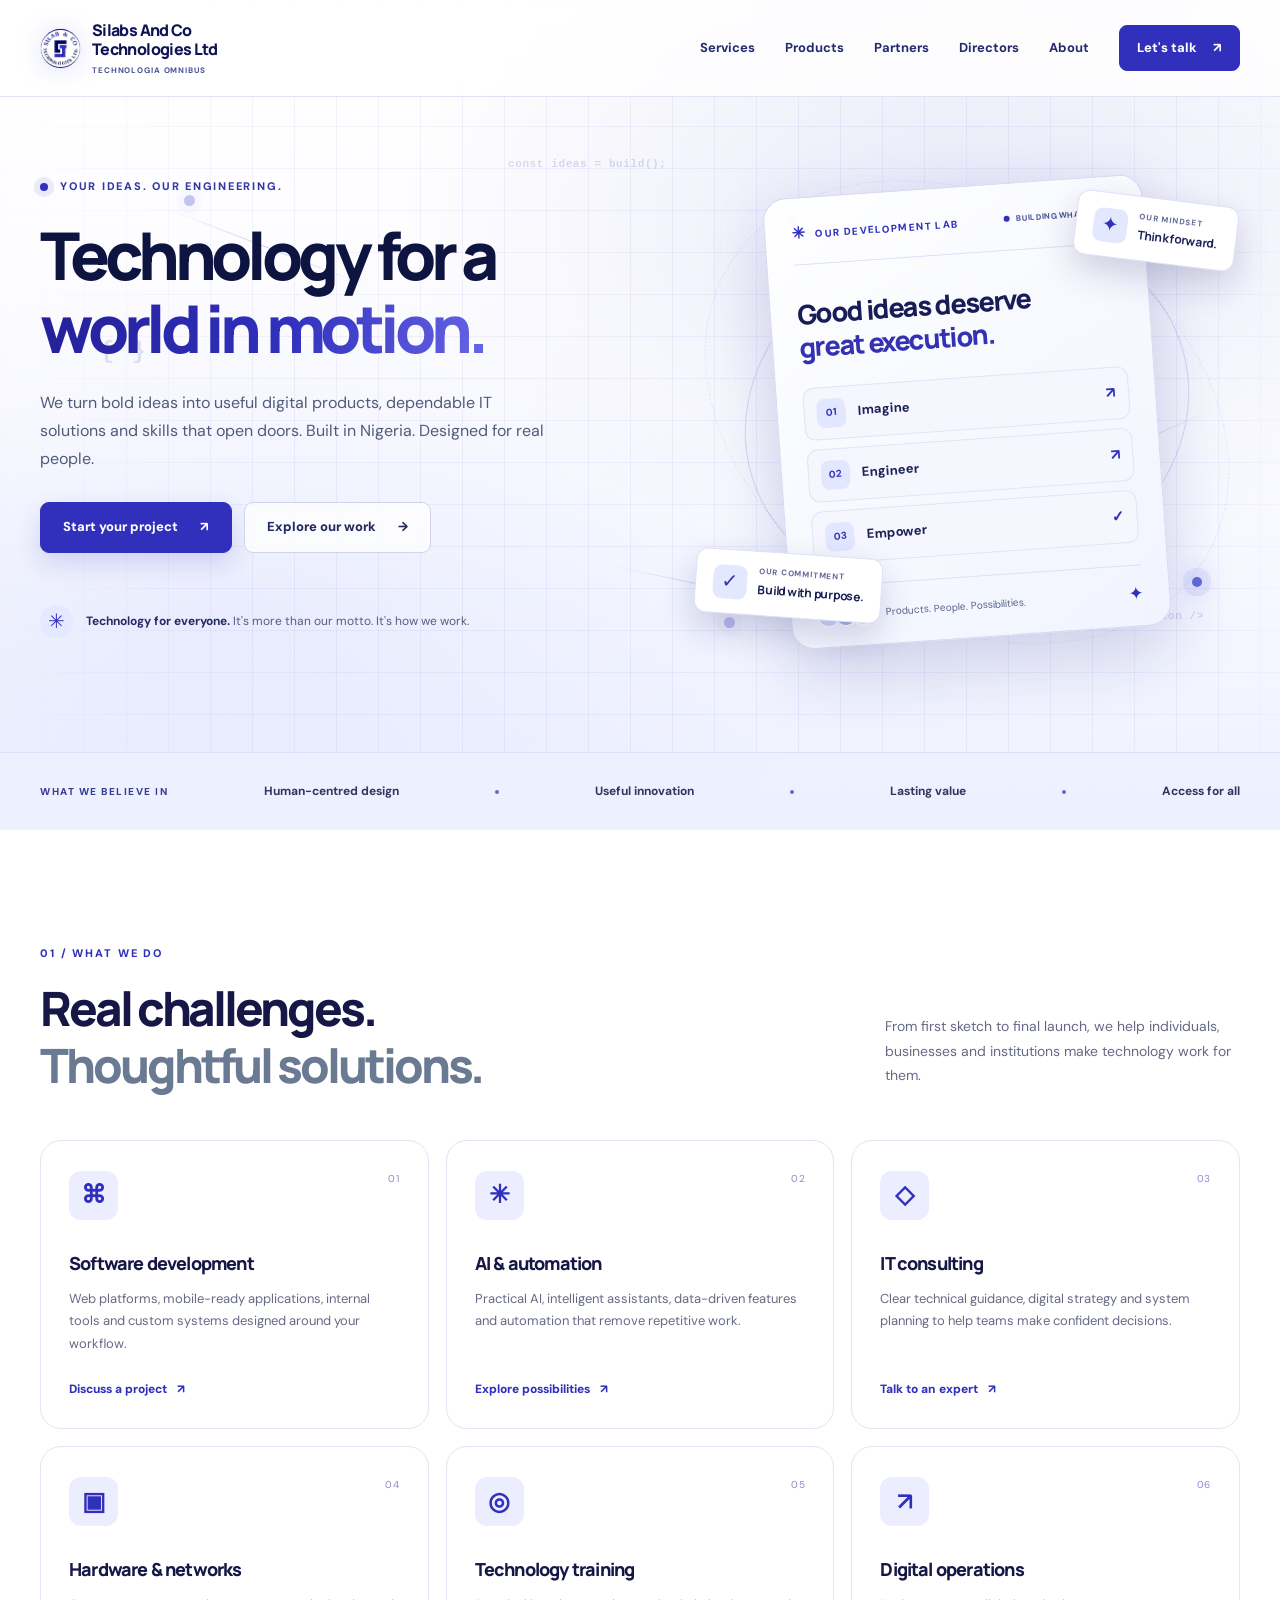
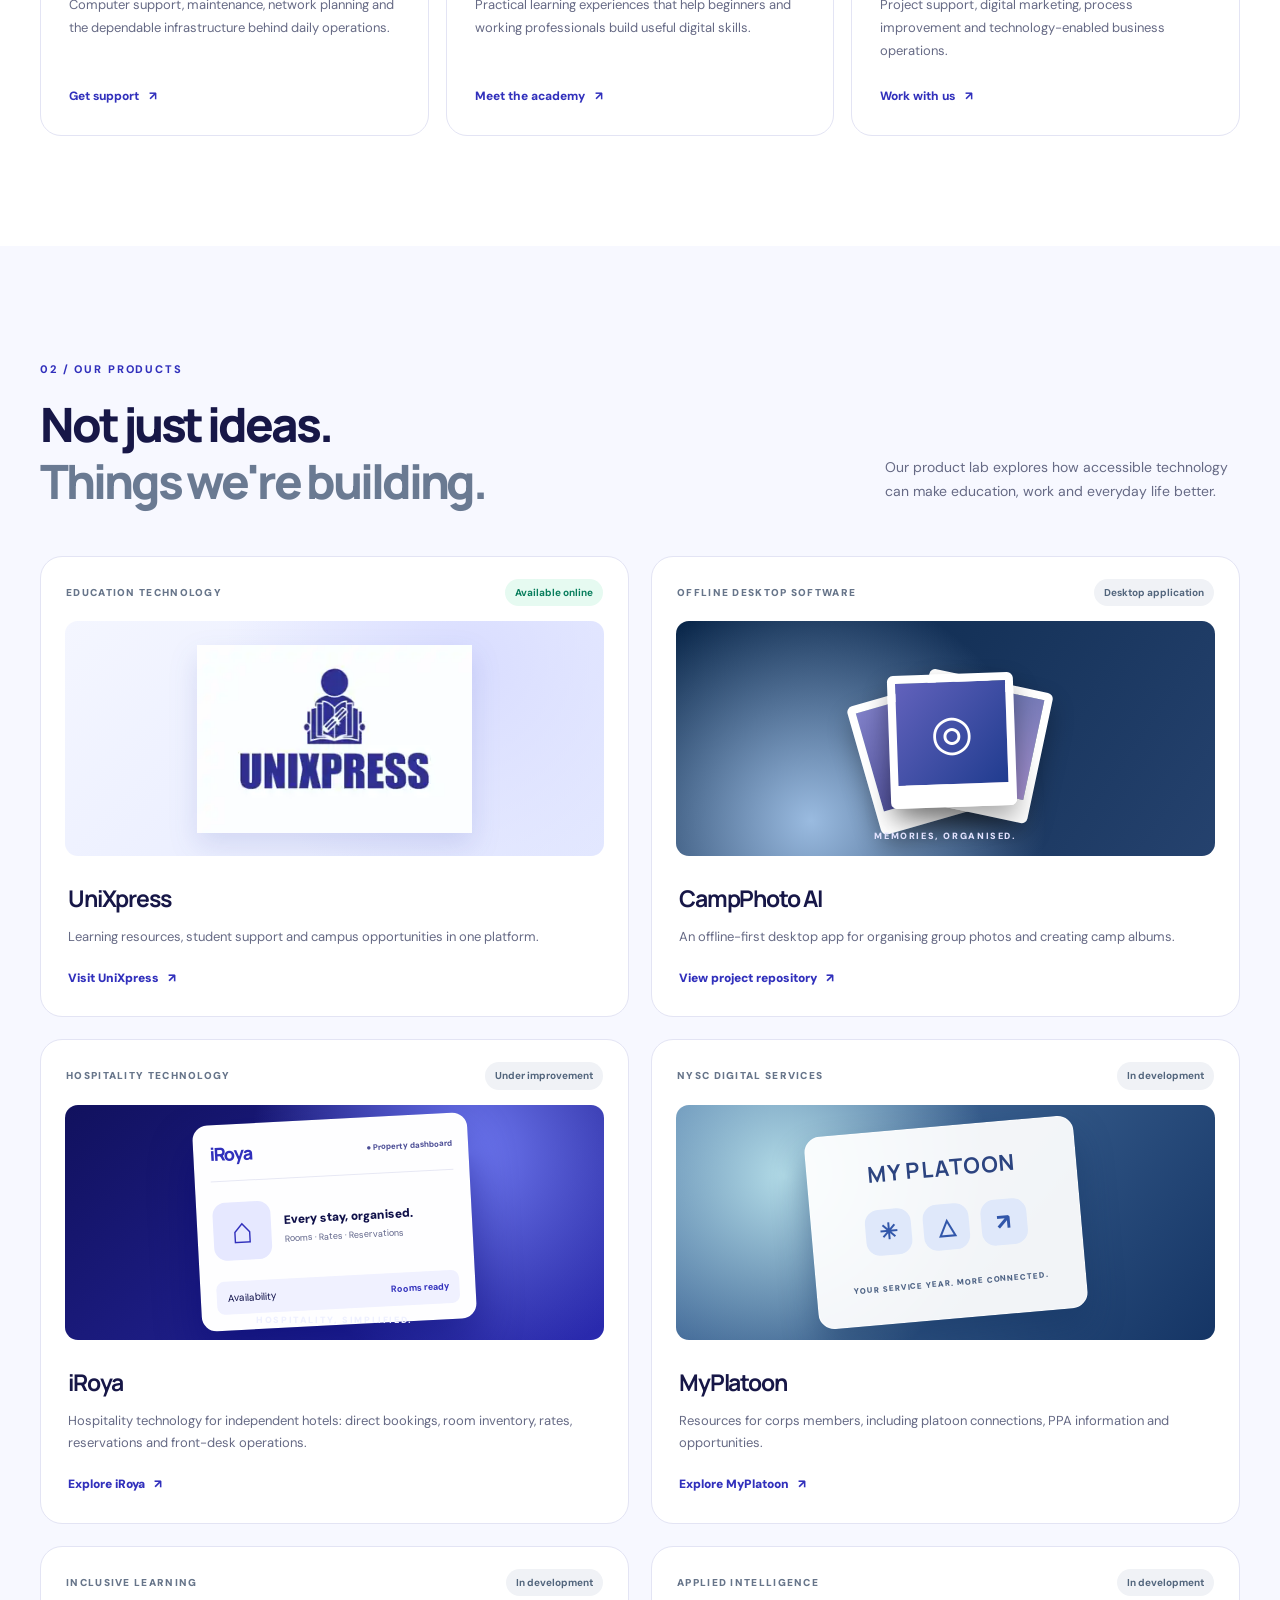
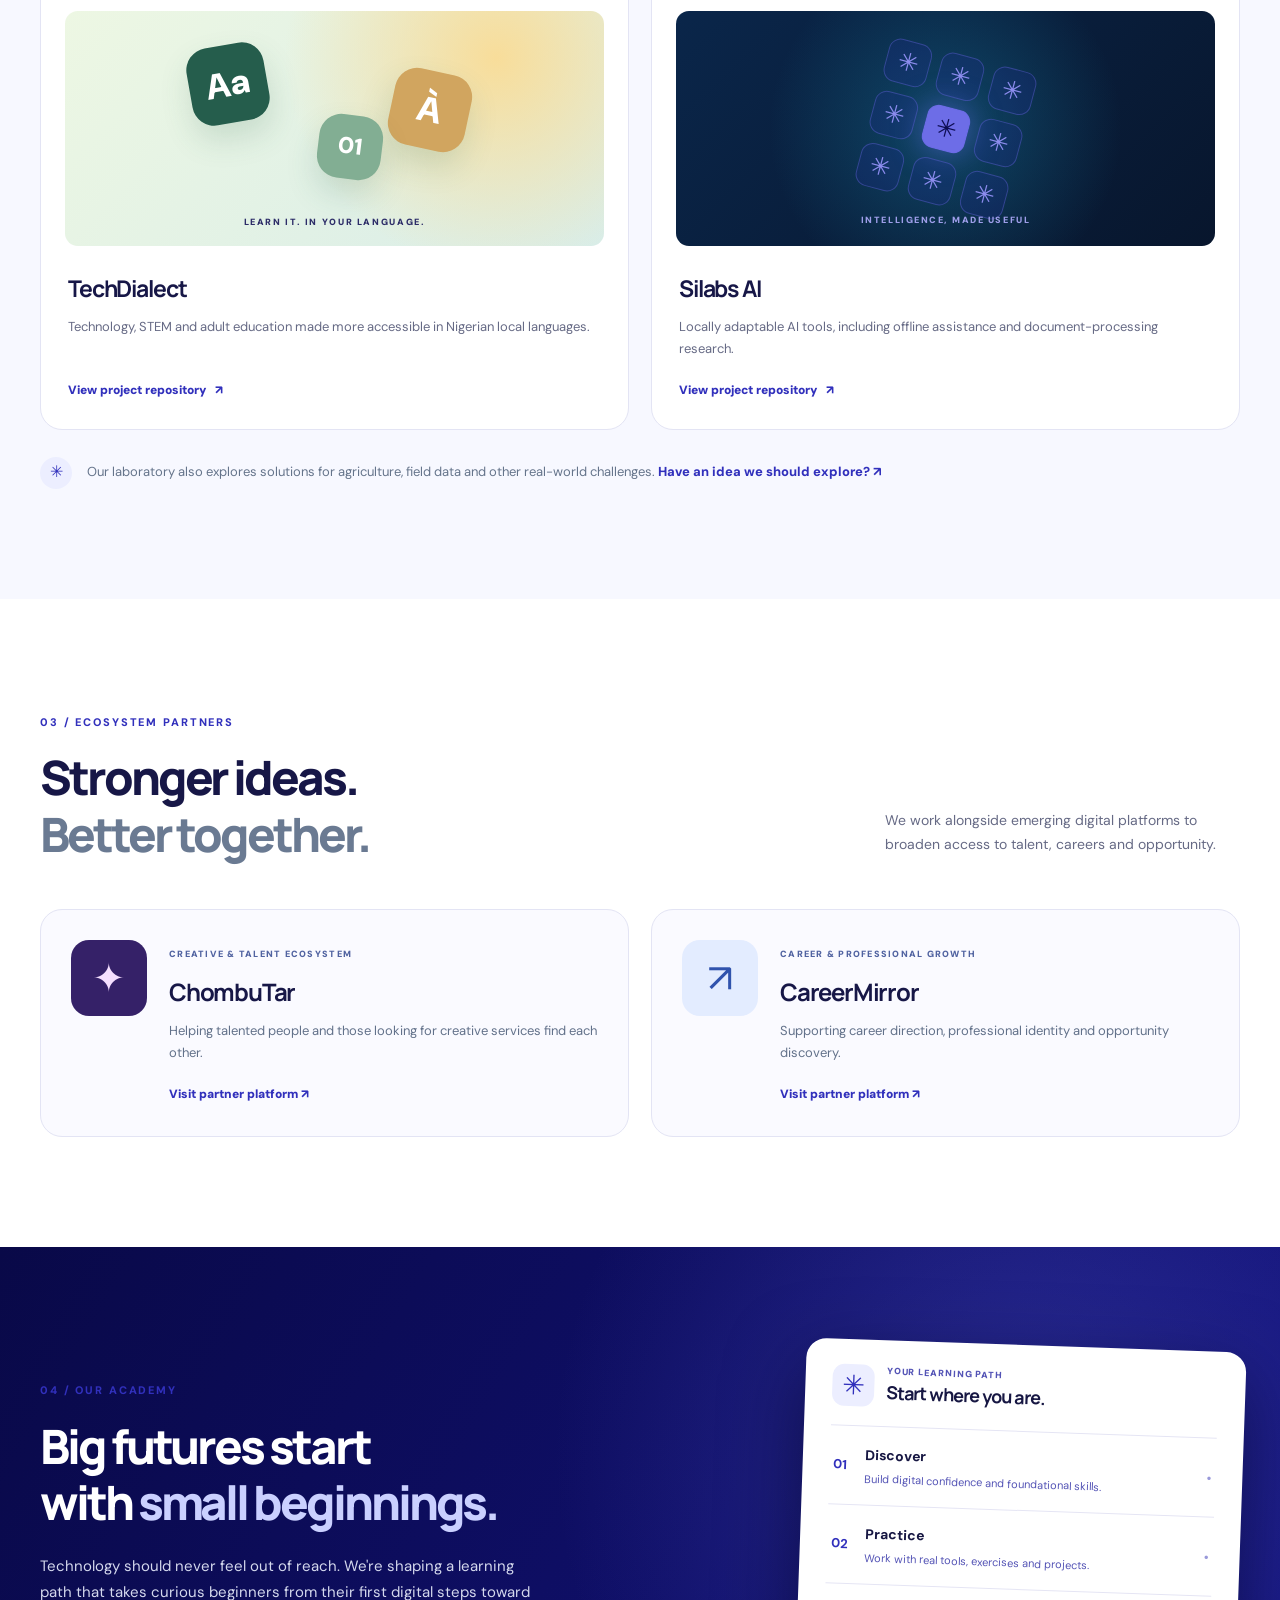
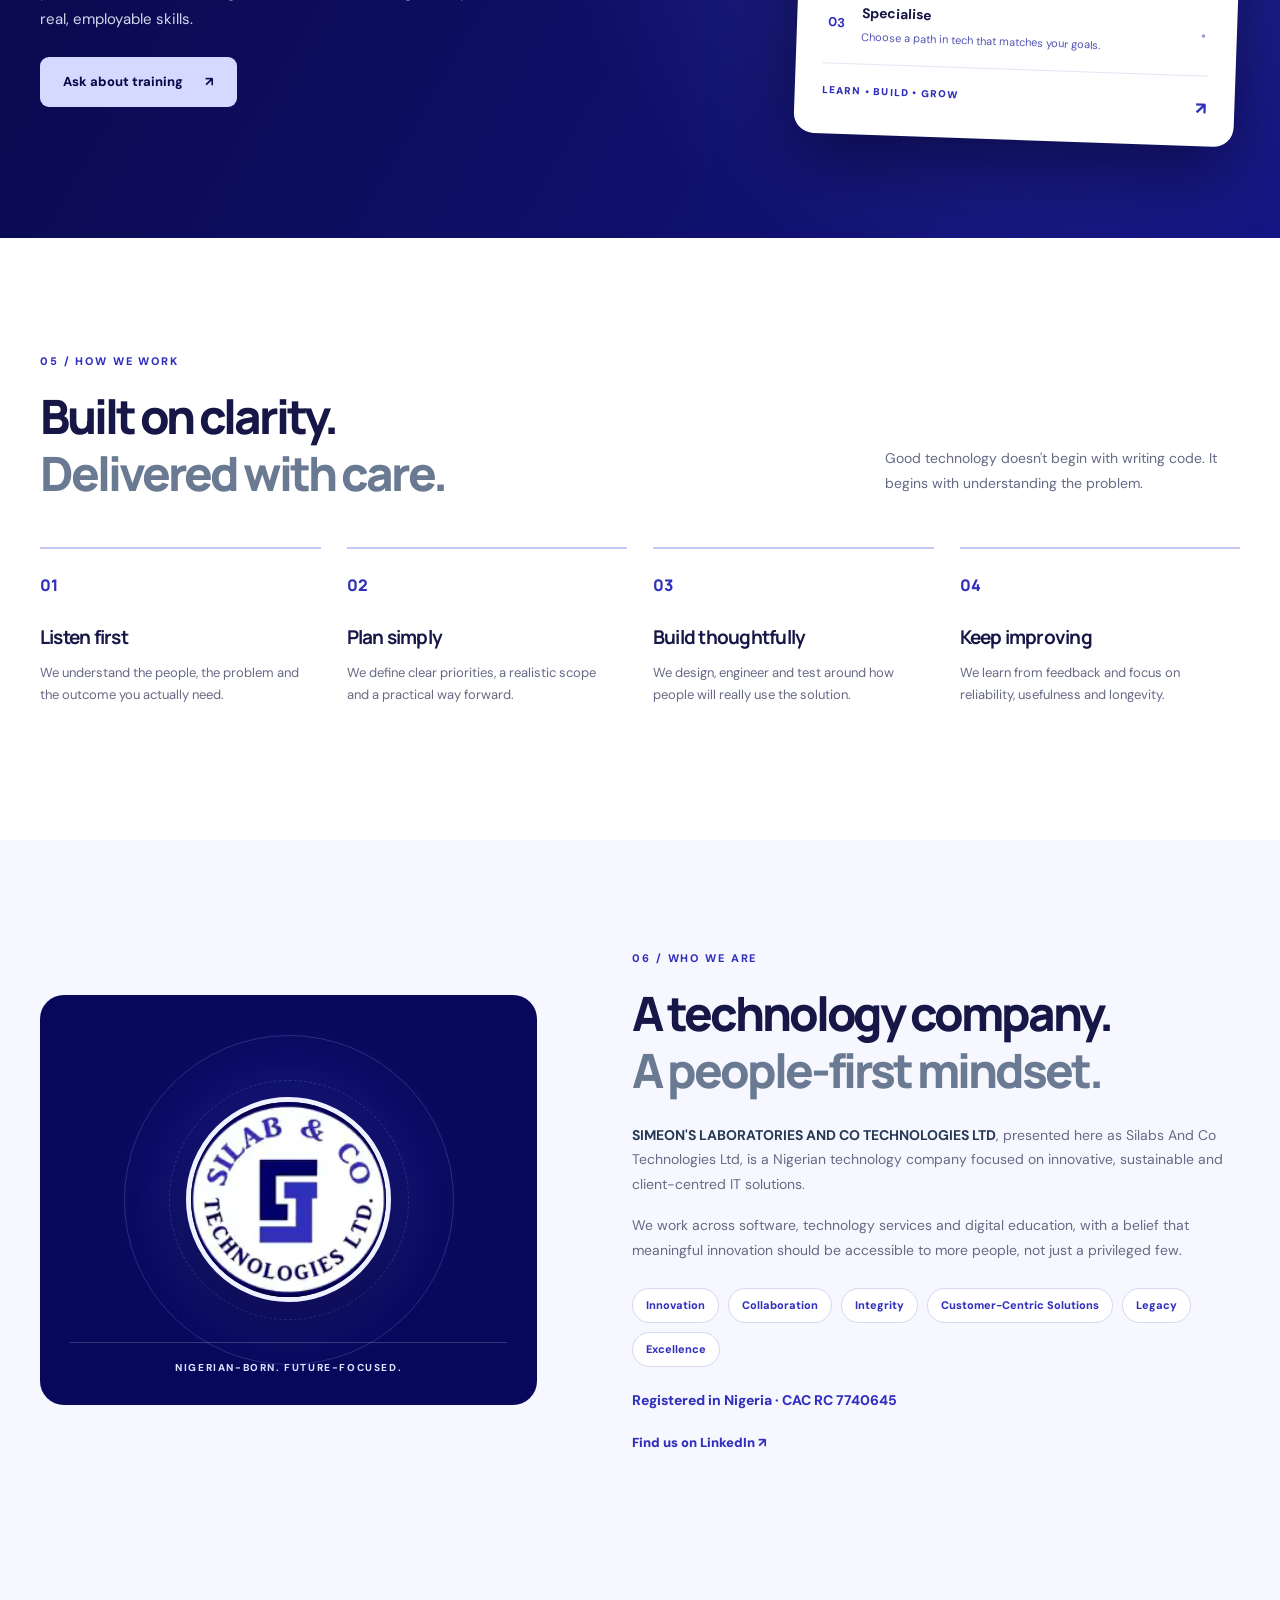
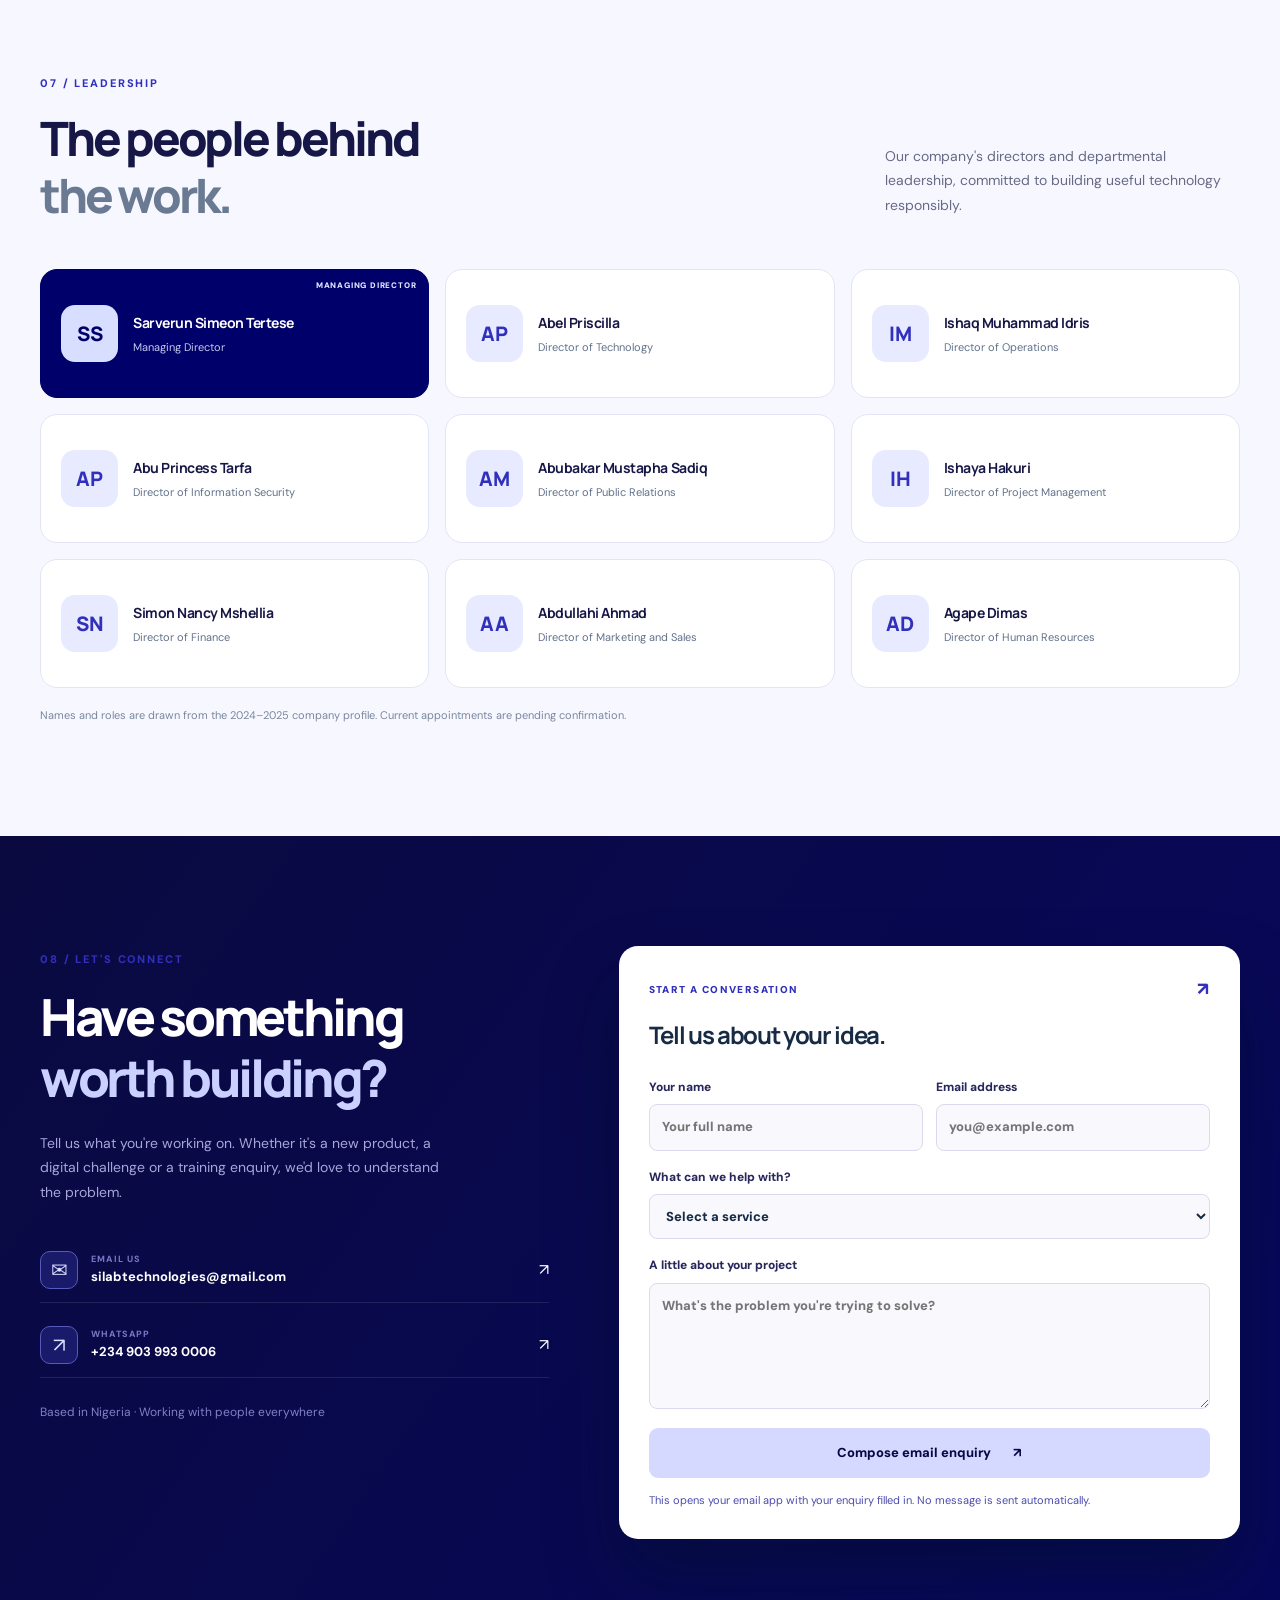
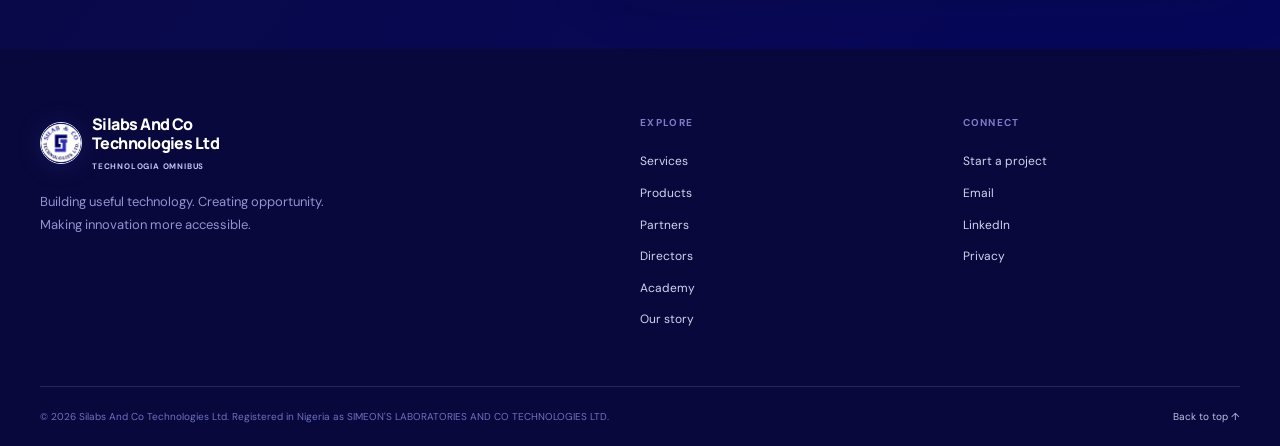
==== commit 974ee895: "Light computing hero animation and full Silabs And Co Technologies Ltd branding" ====
--- a/index.html
+++ b/index.html
@@ -4,9 +4,9 @@
   <meta charset="utf-8">
   <meta name="viewport" content="width=device-width, initial-scale=1">
   <meta name="theme-color" content="#00006A">
-  <meta name="description" content="Silabs is a Nigerian technology company building practical software, AI solutions, digital infrastructure and technology education for people and organisations.">
+  <meta name="description" content="Silabs And Co Technologies Ltd is a Nigerian technology company building practical software, AI solutions, digital infrastructure and technology education for people and organisations.">
   <meta property="og:type" content="website">
-  <meta property="og:title" content="Silabs | Technology for everyone">
+  <meta property="og:title" content="Silabs And Co Technologies Ltd | Technology for Everyone">
   <meta property="og:description" content="We design, build and support technology that makes a real difference.">
   <meta property="og:locale" content="en_NG">
   <meta name="twitter:card" content="summary">
@@ -15,18 +15,18 @@
   <link rel="preconnect" href="https://fonts.googleapis.com">
   <link rel="preconnect" href="https://fonts.gstatic.com" crossorigin>
   <link href="https://fonts.googleapis.com/css2?family=DM+Sans:wght@400;500;600;700&family=Manrope:wght@400;500;600;700;800&display=swap" rel="stylesheet">
-  <title>Silabs | Technology for Everyone</title>
-  <script type="application/ld+json">{"@context":"https://schema.org","@type":"Organization","name":"SIMEON'S LABORATORIES AND CO TECHNOLOGIES LTD","alternateName":"Silabs","description":"Nigerian technology company providing software development, technology education, consulting, AI solutions and IT services.","email":"silabtechnologies@gmail.com","telephone":"+2349039930006","areaServed":"NG","sameAs":["https://ng.linkedin.com/company/silabstechnologies"]}</script>
+  <title>Silabs And Co Technologies Ltd | Technology for Everyone</title>
+  <script type="application/ld+json">{"@context":"https://schema.org","@type":"Organization","name":"SIMEON'S LABORATORIES AND CO TECHNOLOGIES LTD","alternateName":"Silabs And Co Technologies Ltd","description":"Nigerian technology company providing software development, technology education, consulting, AI solutions and IT services.","email":"silabtechnologies@gmail.com","telephone":"+2349039930006","areaServed":"NG","sameAs":["https://ng.linkedin.com/company/silabstechnologies"]}</script>
   <script src="/assets/site.js" defer></script>
 </head>
 <body>
   <a class="skip-link" href="#main">Skip to content</a>
-  <div class="dark-stage">
+  <div class="hero-stage">
     <header class="site-header" id="top">
       <div class="container header-content">
-        <a class="brand" href="#top" aria-label="Silabs home">
-          <img class="brand-official" src="/assets/silabs-official.webp" alt="Silabs official corporate logo" width="41" height="41">
-          <span class="brand-name">silabs<span class="brand-period">.</span><small>TECHNOLOGIA OMNIBUS</small></span>
+        <a class="brand" href="#top" aria-label="Silabs And Co Technologies Ltd home">
+          <img class="brand-official" src="/assets/silabs-official.webp" alt="Silabs And Co Technologies Ltd official corporate logo" width="41" height="41">
+          <span class="brand-name">Silabs And Co <span class="brand-second-line">Technologies Ltd</span><small>TECHNOLOGIA OMNIBUS</small></span>
         </a>
         <button class="menu-toggle" type="button" aria-label="Open navigation" aria-controls="primary-nav" aria-expanded="false"><span></span><span></span><span></span></button>
         <nav class="primary-nav" id="primary-nav" aria-label="Primary navigation">
@@ -38,12 +38,20 @@
 
     <main id="main">
       <section class="hero container" aria-labelledby="hero-title">
+        <div class="hero-computing-bg" aria-hidden="true">
+          <span class="tech-node node-1"></span><span class="tech-node node-2"></span><span class="tech-node node-3"></span>
+          <span class="tech-link link-one"></span><span class="tech-link link-two"></span><span class="tech-link link-three"></span>
+          <span class="tech-code code-one">const ideas = build();</span>
+          <span class="tech-code code-two">01010011 01001001</span>
+          <span class="tech-code code-three">&lt;innovation /&gt;</span>
+          <span class="tech-bracket bracket-one">{ }</span><span class="tech-bracket bracket-two">01</span>
+        </div>
         <div class="hero-copy">
           <div class="eyebrow"><span class="eyebrow-dot"></span> YOUR IDEAS. OUR ENGINEERING.</div>
           <h1 id="hero-title">Technology for a <span class="text-gradient">world in motion.</span></h1>
           <p class="hero-lead">We turn bold ideas into useful digital products, dependable IT solutions and skills that open doors. Built in Nigeria. Designed for real people.</p>
           <div class="hero-actions">
-            <a class="button button-primary" href="#contact">Build with Silabs <span aria-hidden="true">↗</span></a>
+            <a class="button button-primary" href="#contact">Start your project <span aria-hidden="true">↗</span></a>
             <a class="button button-outline" href="#products">Explore our work <span aria-hidden="true">→</span></a>
           </div>
           <div class="hero-footnote"><span class="footnote-icon" aria-hidden="true">✳</span><span><strong>Technology for everyone.</strong> It's more than our motto. It's how we work.</span></div>
@@ -52,7 +60,7 @@
           <div class="orbit orbit-one"></div><div class="orbit orbit-two"></div>
           <div class="signal signal-a"></div><div class="signal signal-b"></div>
           <div class="lab-panel">
-            <div class="panel-topline"><div class="panel-top-left"><span class="tiny-stars">✳</span> THE SILABS LAB</div><span class="panel-status"><i></i> BUILDING WHAT'S NEXT</span></div>
+            <div class="panel-topline"><div class="panel-top-left"><span class="tiny-stars">✳</span> OUR DEVELOPMENT LAB</div><span class="panel-status"><i></i> BUILDING WHAT'S NEXT</span></div>
             <div class="panel-heading">Good ideas deserve<br><em>great execution.</em></div>
             <div class="panel-workflow"><div class="workflow-item"><span class="workflow-index">01</span><span>Imagine</span><b>↗</b></div><div class="workflow-item"><span class="workflow-index">02</span><span>Engineer</span><b>↗</b></div><div class="workflow-item"><span class="workflow-index">03</span><span>Empower</span><b>✓</b></div></div>
             <div class="panel-bottom"><div class="avatar-stack"><span>S</span><span>U</span><span>A</span></div><p>Products. People. Possibilities.</p><span class="panel-sparkle">✦</span></div>
@@ -72,7 +80,7 @@
         <article class="service-card"><div class="service-head"><span class="service-symbol">✳</span><span class="service-number">02</span></div><h3>AI &amp; automation</h3><p>Practical AI, intelligent assistants, data-driven features and automation that remove repetitive work.</p><a href="#contact" aria-label="Enquire about AI and automation">Explore possibilities <span aria-hidden="true">↗</span></a></article>
         <article class="service-card"><div class="service-head"><span class="service-symbol">◇</span><span class="service-number">03</span></div><h3>IT consulting</h3><p>Clear technical guidance, digital strategy and system planning to help teams make confident decisions.</p><a href="#contact" aria-label="Enquire about IT consulting">Talk to an expert <span aria-hidden="true">↗</span></a></article>
         <article class="service-card"><div class="service-head"><span class="service-symbol">▣</span><span class="service-number">04</span></div><h3>Hardware &amp; networks</h3><p>Computer support, maintenance, network planning and the dependable infrastructure behind daily operations.</p><a href="#contact" aria-label="Enquire about hardware and networks">Get support <span aria-hidden="true">↗</span></a></article>
-        <article class="service-card"><div class="service-head"><span class="service-symbol">◎</span><span class="service-number">05</span></div><h3>Technology training</h3><p>Practical learning experiences that help beginners and working professionals build useful digital skills.</p><a href="#academy" aria-label="Learn about Silabs Academy">Meet the academy <span aria-hidden="true">↗</span></a></article>
+        <article class="service-card"><div class="service-head"><span class="service-symbol">◎</span><span class="service-number">05</span></div><h3>Technology training</h3><p>Practical learning experiences that help beginners and working professionals build useful digital skills.</p><a href="#academy" aria-label="Learn about our Academy">Meet the academy <span aria-hidden="true">↗</span></a></article>
         <article class="service-card"><div class="service-head"><span class="service-symbol">↗</span><span class="service-number">06</span></div><h3>Digital operations</h3><p>Project support, digital marketing, process improvement and technology-enabled business operations.</p><a href="#contact" aria-label="Enquire about digital operations">Work with us <span aria-hidden="true">↗</span></a></article>
       </div>
     </div>
@@ -80,7 +88,7 @@
 
   <section class="section products-section" id="products" aria-labelledby="products-title">
     <div class="container">
-      <div class="section-top product-top"><div><span class="section-kicker">02 / MADE AT SILABS</span><h2 id="products-title">Not just ideas.<br><span>Things we're building.</span></h2></div><p>Our product lab explores how accessible technology can make education, work and everyday life better.</p></div>
+      <div class="section-top product-top"><div><span class="section-kicker">02 / OUR PRODUCTS</span><h2 id="products-title">Not just ideas.<br><span>Things we're building.</span></h2></div><p>Our product lab explores how accessible technology can make education, work and everyday life better.</p></div>
       <div class="products-grid">
 <article class="product-card product-unixpress">
 <div class="product-card-upper"><span class="product-category">EDUCATION TECHNOLOGY</span><span class="status-pill status-live">Available online</span></div>
@@ -128,7 +136,7 @@
   </section>
   <section class="academy-section" id="academy" aria-labelledby="academy-title">
     <div class="container academy-layout">
-      <div class="academy-left"><span class="section-kicker light-kicker">04 / SILABS ACADEMY</span><h2 id="academy-title">Big futures start<br>with <em>small beginnings.</em></h2><p>Technology should never feel out of reach. We're shaping a learning path that takes curious beginners from their first digital steps toward real, employable skills.</p><a class="button button-primary" href="mailto:silabtechnologies@gmail.com?subject=Silabs%20Academy%20Enquiry">Ask about training <span aria-hidden="true">↗</span></a></div>
+      <div class="academy-left"><span class="section-kicker light-kicker">04 / OUR ACADEMY</span><h2 id="academy-title">Big futures start<br>with <em>small beginnings.</em></h2><p>Technology should never feel out of reach. We're shaping a learning path that takes curious beginners from their first digital steps toward real, employable skills.</p><a class="button button-primary" href="mailto:silabtechnologies@gmail.com?subject=Silabs%20And%20Co%20Technologies%20Ltd%20Academy%20Enquiry">Ask about training <span aria-hidden="true">↗</span></a></div>
       <div class="academy-right"><div class="learning-card"><div class="learning-title"><span class="learning-icon">✳</span><div><small>YOUR LEARNING PATH</small><strong>Start where you are.</strong></div></div><div class="learning-step"><b>01</b><div><strong>Discover</strong><small>Build digital confidence and foundational skills.</small></div><span>●</span></div><div class="learning-step"><b>02</b><div><strong>Practice</strong><small>Work with real tools, exercises and projects.</small></div><span>●</span></div><div class="learning-step"><b>03</b><div><strong>Specialise</strong><small>Choose a path in tech that matches your goals.</small></div><span>●</span></div><div class="learning-foot">LEARN • BUILD • GROW <span>↗</span></div></div></div>
     </div>
   </section>
@@ -137,7 +145,7 @@
     <div class="container"><div class="section-top"><div><span class="section-kicker">05 / HOW WE WORK</span><h2 id="approach-title">Built on clarity.<br><span>Delivered with care.</span></h2></div><p>Good technology doesn't begin with writing code. It begins with understanding the problem.</p></div><div class="approach-steps"><article><span>01</span><h3>Listen first</h3><p>We understand the people, the problem and the outcome you actually need.</p></article><article><span>02</span><h3>Plan simply</h3><p>We define clear priorities, a realistic scope and a practical way forward.</p></article><article><span>03</span><h3>Build thoughtfully</h3><p>We design, engineer and test around how people will really use the solution.</p></article><article><span>04</span><h3>Keep improving</h3><p>We learn from feedback and focus on reliability, usefulness and longevity.</p></article></div></div>
   </section>
 
-  <section class="about-section" id="about" aria-labelledby="about-title"><div class="container about-layout"><div class="about-graphic" aria-hidden="true"><div class="about-ring about-ring-a"></div><div class="about-ring about-ring-b"></div><img class="about-official-logo" src="/assets/silabs-official.webp" alt="" loading="lazy" width="240" height="232"><div class="about-tag">NIGERIAN-BORN. FUTURE-FOCUSED.</div></div><div class="about-copy"><span class="section-kicker">06 / WHO WE ARE</span><h2 id="about-title">A technology company.<br><span>A people-first mindset.</span></h2><p><strong>SIMEON'S LABORATORIES AND CO TECHNOLOGIES LTD</strong>, known as Silabs, is a Nigerian technology company focused on innovative, sustainable and client-centred IT solutions.</p><p>We work across software, technology services and digital education, with a belief that meaningful innovation should be accessible to more people, not just a privileged few.</p><div class="value-list" aria-label="ICICLE corporate values"><span>Innovation</span><span>Collaboration</span><span>Integrity</span><span>Customer-Centric Solutions</span><span>Legacy</span><span>Excellence</span></div><p class="registration-number">Registered in Nigeria · CAC RC 7740645</p><a class="text-link" href="https://ng.linkedin.com/company/silabstechnologies" target="_blank" rel="noopener noreferrer">Meet Silabs on LinkedIn <span aria-hidden="true">↗</span><span class="sr-only">(opens in new tab)</span></a></div></div></section>
+  <section class="about-section" id="about" aria-labelledby="about-title"><div class="container about-layout"><div class="about-graphic" aria-hidden="true"><div class="about-ring about-ring-a"></div><div class="about-ring about-ring-b"></div><img class="about-official-logo" src="/assets/silabs-official.webp" alt="" loading="lazy" width="240" height="232"><div class="about-tag">NIGERIAN-BORN. FUTURE-FOCUSED.</div></div><div class="about-copy"><span class="section-kicker">06 / WHO WE ARE</span><h2 id="about-title">A technology company.<br><span>A people-first mindset.</span></h2><p><strong>SIMEON'S LABORATORIES AND CO TECHNOLOGIES LTD</strong>, presented here as Silabs And Co Technologies Ltd, is a Nigerian technology company focused on innovative, sustainable and client-centred IT solutions.</p><p>We work across software, technology services and digital education, with a belief that meaningful innovation should be accessible to more people, not just a privileged few.</p><div class="value-list" aria-label="ICICLE corporate values"><span>Innovation</span><span>Collaboration</span><span>Integrity</span><span>Customer-Centric Solutions</span><span>Legacy</span><span>Excellence</span></div><p class="registration-number">Registered in Nigeria · CAC RC 7740645</p><a class="text-link" href="https://ng.linkedin.com/company/silabstechnologies" target="_blank" rel="noopener noreferrer">Find us on LinkedIn <span aria-hidden="true">↗</span><span class="sr-only">(opens in new tab)</span></a></div></div></section>
 
   <section class="section directors-section" id="directors" aria-labelledby="directors-title"><div class="container"><div class="section-top"><div><span class="section-kicker">07 / LEADERSHIP</span><h2 id="directors-title">The people behind<br><span>the work.</span></h2></div><p>Our company's directors and departmental leadership, committed to building useful technology responsibly.</p></div>
     <div class="directors-grid"><article class="director-card director-md"><div class="director-avatar" aria-hidden="true">SS</div><div class="director-identity"><h3>Sarverun Simeon Tertese</h3><p>Managing Director</p></div><span class="director-flag">MANAGING DIRECTOR</span></article>
@@ -151,8 +159,8 @@
 <article class="director-card"><div class="director-avatar" aria-hidden="true">AD</div><div class="director-identity"><h3>Agape Dimas</h3><p>Director of Human Resources</p></div></article></div>
     <p class="leadership-note">Names and roles are drawn from the 2024–2025 company profile. Current appointments are pending confirmation.</p>
   </div></section>
-  <section class="section contact-section" id="contact" aria-labelledby="contact-title"><div class="container"><div class="contact-layout"><div class="contact-intro"><span class="section-kicker light-kicker">08 / LET'S CONNECT</span><h2 id="contact-title">Have something<br><em>worth building?</em></h2><p>Tell us what you're working on. Whether it's a new product, a digital challenge or a training enquiry, we'd love to understand the problem.</p><div class="contact-options"><a href="mailto:silabtechnologies@gmail.com"><span class="contact-icon">✉</span><span><small>EMAIL US</small><strong>silabtechnologies@gmail.com</strong></span><span aria-hidden="true">↗</span></a><a href="https://wa.me/2349039930006?text=Hello%20Silabs%2C%20I%20would%20like%20to%20discuss%20a%20project." target="_blank" rel="noopener noreferrer"><span class="contact-icon">↗</span><span><small>WHATSAPP</small><strong>+234 903 993 0006</strong></span><span aria-hidden="true">↗</span><span class="sr-only">(opens in new tab)</span></a></div><div class="contact-location">Based in Nigeria · Working with people everywhere</div></div><div class="contact-form-card"><div class="form-heading"><span>START A CONVERSATION</span><span aria-hidden="true">↗</span></div><h3>Tell us about your idea.</h3><form id="enquiry-form" action="mailto:silabtechnologies@gmail.com" method="get"><div class="field-row"><label for="full-name">Your name<input id="full-name" name="name" autocomplete="name" required maxlength="100" placeholder="Your full name"></label><label for="email">Email address<input id="email" name="email" type="email" autocomplete="email" required maxlength="150" placeholder="you@example.com"></label></div><label for="service">What can we help with?<select id="service" name="service" required><option value="" disabled selected>Select a service</option><option>Software development</option><option>AI &amp; automation</option><option>IT consultancy</option><option>Hardware &amp; networks</option><option>Training &amp; academy</option><option>Digital operations</option><option>Other enquiry</option></select></label><label for="message">A little about your project<textarea id="message" name="message" rows="5" required maxlength="4000" placeholder="What's the problem you're trying to solve?"></textarea></label><button class="button button-primary submit-button" type="submit">Compose email enquiry <span aria-hidden="true">↗</span></button><p class="form-disclaimer" id="form-feedback" role="status" aria-live="polite">This opens your email app with your enquiry filled in. No message is sent automatically.</p></form></div></div></div></section>
+  <section class="section contact-section" id="contact" aria-labelledby="contact-title"><div class="container"><div class="contact-layout"><div class="contact-intro"><span class="section-kicker light-kicker">08 / LET'S CONNECT</span><h2 id="contact-title">Have something<br><em>worth building?</em></h2><p>Tell us what you're working on. Whether it's a new product, a digital challenge or a training enquiry, we'd love to understand the problem.</p><div class="contact-options"><a href="mailto:silabtechnologies@gmail.com"><span class="contact-icon">✉</span><span><small>EMAIL US</small><strong>silabtechnologies@gmail.com</strong></span><span aria-hidden="true">↗</span></a><a href="https://wa.me/2349039930006?text=Hello%20Silabs%20And%20Co%20Technologies%20Ltd%2C%20I%20would%20like%20to%20discuss%20a%20project." target="_blank" rel="noopener noreferrer"><span class="contact-icon">↗</span><span><small>WHATSAPP</small><strong>+234 903 993 0006</strong></span><span aria-hidden="true">↗</span><span class="sr-only">(opens in new tab)</span></a></div><div class="contact-location">Based in Nigeria · Working with people everywhere</div></div><div class="contact-form-card"><div class="form-heading"><span>START A CONVERSATION</span><span aria-hidden="true">↗</span></div><h3>Tell us about your idea.</h3><form id="enquiry-form" action="mailto:silabtechnologies@gmail.com" method="get"><div class="field-row"><label for="full-name">Your name<input id="full-name" name="name" autocomplete="name" required maxlength="100" placeholder="Your full name"></label><label for="email">Email address<input id="email" name="email" type="email" autocomplete="email" required maxlength="150" placeholder="you@example.com"></label></div><label for="service">What can we help with?<select id="service" name="service" required><option value="" disabled selected>Select a service</option><option>Software development</option><option>AI &amp; automation</option><option>IT consultancy</option><option>Hardware &amp; networks</option><option>Training &amp; academy</option><option>Digital operations</option><option>Other enquiry</option></select></label><label for="message">A little about your project<textarea id="message" name="message" rows="5" required maxlength="4000" placeholder="What's the problem you're trying to solve?"></textarea></label><button class="button button-primary submit-button" type="submit">Compose email enquiry <span aria-hidden="true">↗</span></button><p class="form-disclaimer" id="form-feedback" role="status" aria-live="polite">This opens your email app with your enquiry filled in. No message is sent automatically.</p></form></div></div></div></section>
     </main>
-  <footer class="site-footer"><div class="container"><div class="footer-top"><div class="footer-brand"><a class="brand" href="#top"><img class="brand-official" src="/assets/silabs-official.webp" alt="Silabs official corporate logo" width="42" height="42"><span class="brand-name">silabs<span class="brand-period">.</span><small>TECHNOLOGIA OMNIBUS</small></span></a><p>Building useful technology. Creating opportunity. Making innovation more accessible.</p></div><div class="footer-column"><strong>EXPLORE</strong><a href="#services">Services</a><a href="#products">Products</a><a href="#partners">Partners</a><a href="#directors">Directors</a><a href="#academy">Academy</a><a href="#about">Our story</a></div><div class="footer-column"><strong>CONNECT</strong><a href="#contact">Start a project</a><a href="mailto:silabtechnologies@gmail.com">Email</a><a href="https://ng.linkedin.com/company/silabstechnologies" target="_blank" rel="noopener noreferrer">LinkedIn <span class="sr-only">(opens in new tab)</span></a><a href="/privacy.html">Privacy</a></div></div><div class="footer-bottom"><span>© <span id="copyright-year">2026</span> SIMEON'S LABORATORIES AND CO TECHNOLOGIES LTD. All rights reserved.</span><a href="#top">Back to top ↑</a></div></div></footer>
+  <footer class="site-footer"><div class="container"><div class="footer-top"><div class="footer-brand"><a class="brand" href="#top"><img class="brand-official" src="/assets/silabs-official.webp" alt="Silabs And Co Technologies Ltd official corporate logo" width="42" height="42"><span class="brand-name">Silabs And Co <span class="brand-second-line">Technologies Ltd</span><small>TECHNOLOGIA OMNIBUS</small></span></a><p>Building useful technology. Creating opportunity. Making innovation more accessible.</p></div><div class="footer-column"><strong>EXPLORE</strong><a href="#services">Services</a><a href="#products">Products</a><a href="#partners">Partners</a><a href="#directors">Directors</a><a href="#academy">Academy</a><a href="#about">Our story</a></div><div class="footer-column"><strong>CONNECT</strong><a href="#contact">Start a project</a><a href="mailto:silabtechnologies@gmail.com">Email</a><a href="https://ng.linkedin.com/company/silabstechnologies" target="_blank" rel="noopener noreferrer">LinkedIn <span class="sr-only">(opens in new tab)</span></a><a href="/privacy.html">Privacy</a></div></div><div class="footer-bottom"><span>© <span id="copyright-year">2026</span> Silabs And Co Technologies Ltd. Registered in Nigeria as SIMEON'S LABORATORIES AND CO TECHNOLOGIES LTD.</span><a href="#top">Back to top ↑</a></div></div></footer>
 </body>
 </html>
--- a/assets/styles.css
+++ b/assets/styles.css
@@ -2,7 +2,7 @@
 :root{--brand-navy:#00006a;--brand-royal:#3130bc;--brand-dark:#09093a;--brand-soft:#eef0ff;--navy:#00006a;--dark:#09093a;--ink:#171747;--muted:#666a85;--cyan:#c8ceff;--teal:#3130bc;--mint:#eef0ff;--blue:#3130bc;--surface:#f7f8ff;--line:#e4e6f6;--radius:21px;font-family:"DM Sans",Arial,sans-serif;color:var(--ink);background:#fff}
 *{box-sizing:border-box}html{scroll-behavior:smooth;scroll-padding-top:90px}body{margin:0;min-width:320px;line-height:1.55}button,input,select,textarea{font:inherit}button,a{-webkit-tap-highlight-color:transparent}a{color:inherit;text-decoration:none}button{cursor:pointer}a:focus-visible,button:focus-visible,input:focus-visible,select:focus-visible,textarea:focus-visible{outline:3px solid #3838e2;outline-offset:4px}img{max-width:100%}.container{width:min(1200px,calc(100% - 64px));margin-inline:auto}.sr-only{position:absolute;width:1px;height:1px;padding:0;margin:-1px;overflow:hidden;clip:rect(0,0,0,0);white-space:nowrap;border:0}.skip-link{position:absolute;top:-80px;left:12px;z-index:100;background:#fff;color:#02022f;padding:10px 16px;border-radius:8px}.skip-link:focus{top:12px}
 h1,h2,h3,p{margin-top:0}h1,h2,h3,.brand-name{font-family:"Manrope","DM Sans",Arial,sans-serif;letter-spacing:-.055em}p{line-height:1.75}
-.dark-stage{color:#fff;background:radial-gradient(circle at 74% 40%,#121254 0,transparent 32%),radial-gradient(circle at 90% 0,#111143 0,transparent 42%),#07172e;position:relative;overflow:hidden}.dark-stage:before{content:"";position:absolute;inset:0;background-image:linear-gradient(#ffffff08 1px,transparent 1px),linear-gradient(90deg,#ffffff08 1px,transparent 1px);background-size:56px 56px;mask-image:linear-gradient(90deg,transparent 38%,#000 100%);pointer-events:none}.site-header{position:relative;z-index:20;border-bottom:1px solid #ffffff18}.header-content{height:87px;display:flex;align-items:center;justify-content:space-between;gap:24px}.brand{display:inline-flex;align-items:center;gap:10px;flex-shrink:0}.brand img{filter:drop-shadow(0 2px 12px #5d5de82c)}.brand-name{font-size:30px;font-weight:800;line-height:.92;letter-spacing:-.075em;color:#fff}.brand-period{color:var(--cyan)}.brand small{display:block;margin-top:8px;font:700 8px/1.2 "DM Sans",sans-serif;letter-spacing:.16em;color:#9393d1}.primary-nav{display:flex;align-items:center;gap:30px}.primary-nav>a{font-size:13px;font-weight:700;color:#bfbfe3;transition:color .2s}.primary-nav>a:hover{color:#fff}.primary-nav .nav-contact{color:#061931;background:var(--cyan);border:1px solid transparent;padding:12px 17px;border-radius:8px;font-weight:800}.nav-contact span{margin-left:13px}.primary-nav .nav-contact:hover{color:#061931;background:#9d9df1}.menu-toggle{display:none}
+.hero-stage{color:#fff;background:radial-gradient(circle at 74% 40%,#121254 0,transparent 32%),radial-gradient(circle at 90% 0,#111143 0,transparent 42%),#07172e;position:relative;overflow:hidden}.hero-stage:before{content:"";position:absolute;inset:0;background-image:linear-gradient(#ffffff08 1px,transparent 1px),linear-gradient(90deg,#ffffff08 1px,transparent 1px);background-size:56px 56px;mask-image:linear-gradient(90deg,transparent 38%,#000 100%);pointer-events:none}.site-header{position:relative;z-index:20;border-bottom:1px solid #ffffff18}.header-content{height:87px;display:flex;align-items:center;justify-content:space-between;gap:24px}.brand{display:inline-flex;align-items:center;gap:10px;flex-shrink:0}.brand img{filter:drop-shadow(0 2px 12px #5d5de82c)}.brand-name{font-size:30px;font-weight:800;line-height:.92;letter-spacing:-.075em;color:#fff}.brand-period{color:var(--cyan)}.brand small{display:block;margin-top:8px;font:700 8px/1.2 "DM Sans",sans-serif;letter-spacing:.16em;color:#9393d1}.primary-nav{display:flex;align-items:center;gap:30px}.primary-nav>a{font-size:13px;font-weight:700;color:#bfbfe3;transition:color .2s}.primary-nav>a:hover{color:#fff}.primary-nav .nav-contact{color:#061931;background:var(--cyan);border:1px solid transparent;padding:12px 17px;border-radius:8px;font-weight:800}.nav-contact span{margin-left:13px}.primary-nav .nav-contact:hover{color:#061931;background:#9d9df1}.menu-toggle{display:none}
 .hero{position:relative;z-index:2;display:grid;grid-template-columns:1.06fr .94fr;align-items:center;gap:40px;min-height:650px;padding-block:75px 100px}.hero-copy{padding-bottom:8px}.eyebrow{font-weight:800;letter-spacing:.16em;color:#a4a4dd;font-size:11px;margin-bottom:24px;display:flex;align-items:center;gap:12px}.eyebrow-dot{width:8px;height:8px;border-radius:50%;background:#7c7ce8;box-shadow:0 0 0 6px #6262e422}.hero h1{font-weight:800;font-size:clamp(43px,5.15vw,78px);line-height:1.1;margin-bottom:25px;letter-spacing:-.075em;max-width:720px}.text-gradient{background:linear-gradient(95deg,#9595ec,#6262df 55%,#92b9f4);background-clip:text;color:transparent}.hero-lead{font-size:16px;color:#b5b5df;max-width:510px;margin-bottom:29px}.hero-actions{display:flex;flex-wrap:wrap;gap:12px}.button{display:inline-flex;align-items:center;justify-content:center;gap:22px;border-radius:9px;font-weight:800;font-size:13px;min-height:50px;padding:14px 22px;border:1px solid transparent;transition:transform .2s,background .2s,border-color .2s}.button:hover{transform:translateY(-2px)}.button-primary{background:var(--cyan);color:#06182d}.button-primary:hover{background:#a1a1f7}.button-outline{color:#fff;border-color:#393985;background:#ffffff06}.button-outline:hover{border-color:#a6a6d9;background:#ffffff12}.hero-footnote{display:flex;gap:13px;align-items:center;margin-top:52px;font-size:12px;color:#9393d1}.hero-footnote strong{color:#e3e3f8}.footnote-icon{display:grid;place-items:center;flex:0 0 33px;width:33px;height:33px;border-radius:50%;background:#ffffff11;color:#7b7be4;font-size:20px}
 .hero-art{position:relative;height:480px;display:grid;place-items:center;isolation:isolate}.hero-art:after{content:"";position:absolute;z-index:-2;width:85%;height:82%;background:radial-gradient(circle,#2626be33,transparent 67%);filter:blur(22px)}.orbit{position:absolute;width:450px;height:450px;border:1px solid #6c6ce727;border-radius:50%;transform:rotate(-16deg) scaleY(.82)}.orbit-two{width:560px;height:560px;border-style:dashed;opacity:.6;transform:rotate(32deg) scaleY(.75)}.signal{position:absolute;width:10px;height:10px;background:#6969ea;border-radius:50%;box-shadow:0 0 0 9px #6969ea15,0 0 25px #7b7bf9}.signal-a{top:44px;left:93px}.signal-b{right:38px;bottom:65px}.lab-panel{width:380px;max-width:86%;position:relative;border:1px solid #9494fb4a;background:linear-gradient(145deg,#15154aeb,#090937f5 65%,#10103eeb);border-radius:23px;padding:23px 26px 17px;box-shadow:0 30px 85px #0008,0 0 70px #a2a2fb0e;transform:rotate(-4deg)}.panel-topline{display:flex;justify-content:space-between;align-items:center;gap:10px;border-bottom:1px solid #ffffff25;padding-bottom:18px}.panel-top-left{font-size:10px;font-weight:800;letter-spacing:.14em;color:#dedef9}.tiny-stars{color:#8a8af3;font-size:16px;margin-right:6px}.panel-status{font-size:8px;font-weight:800;letter-spacing:.04em;color:#9797e8}.panel-status i{display:inline-block;background:#7b7be5;width:6px;height:6px;border-radius:50%;margin-right:4px}.panel-heading{font-family:"Manrope",sans-serif;font-weight:800;font-size:27px;letter-spacing:-.05em;line-height:1.22;margin:33px 0 24px}.panel-heading em{color:#7171e2;font-style:normal}.panel-workflow{display:grid;gap:9px}.workflow-item{display:flex;align-items:center;gap:12px;background:#ffffff0c;border:1px solid #ffffff13;border-radius:11px;padding:11px 12px;font-weight:700;font-size:13px}.workflow-index{display:grid;place-items:center;width:29px;height:29px;border-radius:8px;background:#b0b0f817;color:#8787f8;font-size:10px}.workflow-item b{margin-left:auto;font-size:15px;color:#a0a0ee}.panel-bottom{display:flex;align-items:center;border-top:1px solid #ffffff22;margin-top:22px;padding-top:15px;gap:11px}.avatar-stack{display:flex;padding-left:6px}.avatar-stack span{width:24px;height:24px;margin-left:-7px;background:#b4b4ec;color:#08083b;border:2px solid #0b0b3b;border-radius:50%;display:grid;place-items:center;font-size:9px;font-weight:900}.avatar-stack span:nth-child(2){background:#9dbbf4}.avatar-stack span:nth-child(3){background:#f9d9a9}.panel-bottom p{font-size:10px;color:#9696d2;margin:0}.panel-sparkle{margin-left:auto;color:#bcbcfc;font-size:18px}.floating-tag{position:absolute;display:flex;align-items:center;gap:11px;padding:13px 17px;border:1px solid #aeaee744;border-radius:12px;box-shadow:0 25px 50px #0005;background:#f5f5fff4;color:#12124b;z-index:3}.floating-tag small{display:block;font-size:8px;font-weight:800;letter-spacing:.1em;color:#6b7d92}.floating-tag strong{font-family:Manrope,sans-serif;font-size:12px;letter-spacing:-.02em}.float-icon,.float-check{display:grid;place-items:center;width:34px;height:34px;border-radius:9px;background:#d8d8f9;color:#16168e;font-size:20px}.float-top{top:26px;right:3px;transform:rotate(7deg)}.float-bottom{bottom:34px;left:0;transform:rotate(4deg)}
 .capability-band{position:relative;z-index:2;border-top:1px solid #ffffff16;background:#0e0e3a}.capability-inner{min-height:77px;display:flex;align-items:center;justify-content:space-between;gap:18px;flex-wrap:wrap}.capability-inner>span{font-size:10px;letter-spacing:.15em;color:#6b6bbf;font-weight:800}.capability-inner strong{font-size:12px;white-space:nowrap;font-weight:700;color:#e1e1f3}.capability-inner i{height:4px;width:4px;border-radius:50%;background:#5858b7}
@@ -22,13 +22,13 @@
 
 /* Approved company brand: indigo-blue identity and updated public sections */
 :root{--cyan:#c8ceff;--teal:#3130bc;--blue:#3130bc;--mint:#eef0ff}
-.dark-stage{background:radial-gradient(circle at 73% 42%,#25296b87,transparent 38%),radial-gradient(circle at 90% 2%,#1429589a,transparent 45%),#080f2b}
+.hero-stage{background:radial-gradient(circle at 73% 42%,#25296b87,transparent 38%),radial-gradient(circle at 90% 2%,#1429589a,transparent 45%),#080f2b}
 .brand-official{border-radius:50%;object-fit:cover;background:#fff;border:1px solid #e3e6ff;flex-shrink:0}
 .brand-period{color:#a4afff}.brand small{color:#c7cfff}
 .primary-nav .nav-contact{background:#acbaff;color:#101847}.primary-nav .nav-contact:hover{background:#d5deff;color:#101847}
 .text-gradient{background:linear-gradient(95deg,#d4d8ff,#a8b9ff 65%,#8b8bf0);background-clip:text;color:transparent}
 .button-primary{background:#a4b5ff;color:#111a4b}.button-primary:hover{background:#d6ddff}
-.dark-stage .eyebrow{color:#c4ceff}.eyebrow-dot{background:#b0baff;box-shadow:0 0 0 6px #a3b3ff2a}.light-kicker{color:#cbd5ff}
+.hero-stage .eyebrow{color:#c4ceff}.eyebrow-dot{background:#b0baff;box-shadow:0 0 0 6px #a3b3ff2a}.light-kicker{color:#cbd5ff}
 .section-kicker{color:#454da7}.service-symbol{background:#e9edff;color:#414cad}
 .service-card a,.product-link,.text-link,.product-bottom-note a{color:#313c9e}
 .products-section{background:#f7f8fc}.product-card{display:flex;flex-direction:column}.product-text{display:flex;flex:1;flex-direction:column}.product-text p{flex:1}
@@ -69,7 +69,7 @@
    Colors sampled from the company-provided circular logo: #00006A and #3130BC.
    Blue is the corporate accent; green is reserved for genuine success statuses. */
 :root{color-scheme:light}
-.dark-stage{background:radial-gradient(circle at 76% 35%,#3130bc55 0,transparent 40%),linear-gradient(125deg,#090936 0%,#00006a 82%,#14146b 100%);color:#fff}
+.hero-stage{background:radial-gradient(circle at 76% 35%,#3130bc55 0,transparent 40%),linear-gradient(125deg,#090936 0%,#00006a 82%,#14146b 100%);color:#fff}
 .site-header{border-color:#c9cfff2c}
 .site-footer{background:#08083c}
 .contact-section{background:linear-gradient(125deg,#0a0a40,#07075a 85%)}
@@ -138,3 +138,211 @@
 .iroya-hotel-bottom b{font-size:9px;color:#3130bc}
 .art-iroya .product-art-caption{color:#eef0ff}
 @media(max-width:760px){.primary-nav{background:#09094b;border-color:#5c62ae}.primary-nav .nav-contact{color:#090942}}
+
+
+/* 2026 light computing hero, using the company-approved navy and royal blue.
+ * Deliberately isolated to the opening stage so the rest of the corporate
+ * site retains its established appearance. No JS or external canvas library.
+ */
+.hero-stage{
+  position:relative;
+  isolation:isolate;
+  overflow:hidden;
+  color:#16194c;
+  background:
+    radial-gradient(ellipse at 76% 24%,rgba(49,48,188,.095),transparent 42%),
+    radial-gradient(ellipse at 18% 75%,rgba(78,103,228,.075),transparent 42%),
+    linear-gradient(180deg,#ffffff 0%,#fcfcff 50%,#eef1ff 100%);
+}
+.hero-stage::before{
+  content:"";
+  position:absolute;
+  inset:-42px;
+  z-index:0;
+  pointer-events:none;
+  background-image:
+    linear-gradient(rgba(49,48,188,.055) 1px,transparent 1px),
+    linear-gradient(90deg,rgba(49,48,188,.055) 1px,transparent 1px);
+  background-size:42px 42px;
+  mask-image:linear-gradient(90deg,transparent 0%,#000 23%,#000 92%,transparent 100%);
+  animation:silabs-grid-drift 24s linear infinite;
+}
+.hero-stage::after{
+  content:"";
+  position:absolute;
+  inset:0;
+  z-index:0;
+  pointer-events:none;
+  background:linear-gradient(108deg,transparent 15%,rgba(66,68,206,.075) 49%,transparent 70%);
+  opacity:.65;
+  transform:translateX(-110%);
+  animation:silabs-scan 13s ease-in-out infinite;
+}
+.hero-stage .site-header{
+  background:rgba(255,255,255,.78);
+  border-bottom:1px solid #dfe4f4;
+  backdrop-filter:blur(15px);
+}
+.hero-stage .header-content{min-height:96px;height:auto;padding-block:14px}
+.hero-stage .brand{gap:11px}
+.hero-stage .brand-name{
+  color:#111454;
+  font-size:16px;
+  letter-spacing:-.04em;
+  line-height:1.18;
+  font-weight:800;
+  white-space:nowrap;
+}
+.hero-stage .brand-second-line,.site-footer .brand-second-line{display:block}
+.hero-stage .brand-name small{
+  color:#4b5095;
+  margin-top:7px;
+  font-size:8px;
+  letter-spacing:.11em;
+}
+.hero-stage .primary-nav>a{color:#242a6d}
+.hero-stage .primary-nav>a:hover{color:#3130bc}
+.hero-stage .primary-nav .nav-contact{
+  background:#3130bc;
+  color:#fff;
+  border-color:#3130bc;
+}
+.hero-stage .primary-nav .nav-contact:hover{background:#1d1b89;color:#fff}
+.hero-stage .hero{isolation:isolate}
+.hero-stage .hero-copy,.hero-stage .hero-art{position:relative;z-index:2}
+.hero-stage .hero h1{color:#0d1440}
+.hero-stage .hero h1 .text-gradient{
+  color:transparent;
+  background:linear-gradient(100deg,#25229c 6%,#3130bc 55%,#6665e7);
+  background-clip:text;
+}
+.hero-stage .hero-lead{color:#515b79}
+.hero-stage .eyebrow{color:#3336a4}
+.hero-stage .eyebrow-dot{background:#3130bc;box-shadow:0 0 0 6px #3130bc18}
+.hero-stage .hero-actions .button-primary{
+  background:#3130bc;color:#fff;border-color:#3130bc;
+  box-shadow:0 10px 24px rgba(49,48,188,.16);
+}
+.hero-stage .hero-actions .button-primary:hover{background:#201f91;color:#fff}
+.hero-stage .button-outline{
+  color:#232861;
+  background:rgba(255,255,255,.8);
+  border-color:#cfd4eb;
+}
+.hero-stage .button-outline:hover{border-color:#7779cc;background:#f2f4ff}
+.hero-stage .hero-footnote{color:#565f80}
+.hero-stage .hero-footnote strong{color:#262b66}
+.hero-stage .hero-footnote .footnote-icon{color:#3130bc;background:#e5e9ff}
+.hero-stage .orbit{border-color:#3130bc2b}
+.hero-stage .signal{background:#6169d8;box-shadow:0 0 0 9px #565ce017,0 0 25px #8a8aff}
+.hero-stage .hero-art:after{background:radial-gradient(circle,#5553ce25,transparent 68%);filter:blur(15px)}
+.hero-stage .lab-panel{
+  background:linear-gradient(145deg,rgba(255,255,255,.98),rgba(241,244,255,.96));
+  color:#151b59;
+  border-color:#d6daf0;
+  box-shadow:0 30px 70px #17196926,0 0 50px #bfc6ff28;
+}
+.hero-stage .panel-topline,.hero-stage .panel-bottom{border-color:#dce1f4}
+.hero-stage .panel-top-left{color:#3130bc}
+.hero-stage .tiny-stars{color:#3130bc}
+.hero-stage .panel-status{color:#47529c}
+.hero-stage .panel-status i{background:#3130bc}
+.hero-stage .panel-heading{color:#181d57}
+.hero-stage .panel-heading em{color:#3432b2}
+.hero-stage .workflow-item{color:#1c2256;background:#f5f6fe;border-color:#e0e4f6}
+.hero-stage .workflow-index{background:#e3e6ff;color:#3130bc}
+.hero-stage .workflow-item b{color:#3130bc}
+.hero-stage .panel-bottom p{color:#5a638c}
+.hero-stage .panel-sparkle{color:#3130bc}
+.hero-stage .avatar-stack span{border-color:#fff}
+.hero-stage .floating-tag{background:#fff;color:#1a1f55;border-color:#dfe1f5;box-shadow:0 15px 35px #191d6930}
+.hero-stage .capability-band{background:rgba(238,241,255,.85);border-top:1px solid #dbe0fa}
+.hero-stage .capability-inner>span{color:#373c94}
+.hero-stage .capability-inner strong{color:#30365c}
+.hero-stage .capability-inner i{background:#6869bb}
+
+/* Animated circuitry is decorative: readable content always sits above it. */
+.hero-stage .hero-computing-bg{position:absolute;inset:0;z-index:0;overflow:hidden;pointer-events:none}
+.hero-stage .tech-node{
+  position:absolute;width:11px;height:11px;border-radius:50%;
+  background:#4c4cc8;opacity:.32;
+  box-shadow:0 0 0 7px #7779dc18,0 0 21px #575bdc70;
+  animation:silabs-node-pulse 4.5s ease-in-out infinite;
+}
+.hero-stage .node-1{top:15%;left:12%}
+.hero-stage .node-2{top:44%;right:9%;animation-delay:1.5s}
+.hero-stage .node-3{bottom:19%;left:57%;animation-delay:2.8s}
+.hero-stage .tech-link{
+  position:absolute;width:220px;height:1px;opacity:.5;
+  background:linear-gradient(90deg,transparent,#4949ba7d,transparent);
+  transform-origin:center;
+  animation:silabs-circuit-glow 7s ease-in-out infinite;
+}
+.hero-stage .link-one{top:23%;left:10%;transform:rotate(21deg)}
+.hero-stage .link-two{top:54%;right:1%;transform:rotate(-24deg);animation-delay:2s}
+.hero-stage .link-three{bottom:25%;left:47%;transform:rotate(12deg);animation-delay:4s}
+.hero-stage .tech-code,.hero-stage .tech-bracket{
+  position:absolute;
+  font-family:ui-monospace,SFMono-Regular,Consolas,monospace;
+  white-space:nowrap;
+  color:#3434a2;
+  font-size:11px;font-weight:650;letter-spacing:.055em;opacity:.17;
+  animation:silabs-code-float 10s ease-in-out infinite;
+}
+.hero-stage .code-one{top:9%;left:39%}
+.hero-stage .code-two{top:62%;left:4%;animation-delay:2s}
+.hero-stage .code-three{top:78%;right:3%;animation-delay:4s}
+.hero-stage .tech-bracket{font-size:24px;opacity:.13}
+.hero-stage .bracket-one{top:36%;left:5%;animation-delay:3s}
+.hero-stage .bracket-two{top:19%;right:10%;animation-delay:5s}
+@keyframes silabs-grid-drift{from{background-position:0 0}to{background-position:42px 42px}}
+@keyframes silabs-scan{0%,10%{opacity:0;transform:translateX(-110%)}40%{opacity:.65}85%,100%{opacity:0;transform:translateX(110%)}}
+@keyframes silabs-node-pulse{0%,100%{opacity:.23;scale:1}50%{opacity:.58;scale:1.25}}
+@keyframes silabs-circuit-glow{0%,100%{opacity:.19}50%{opacity:.56}}
+@keyframes silabs-code-float{0%,100%{translate:0 0;opacity:.14}50%{translate:0 -11px;opacity:.25}}
+
+/* Footer gets the same expanded company name without changing official imagery. */
+.site-footer .brand-name{color:#fff;font-size:16px;line-height:1.22;letter-spacing:-.035em;white-space:nowrap}
+.site-footer .brand-name small{margin-top:8px;color:#bfc6f1;font-size:8px;letter-spacing:.1em}
+
+@media(max-width:1050px){
+  .hero-stage .menu-toggle{
+    display:flex;z-index:31;flex-direction:column;justify-content:center;gap:5px;align-items:center;
+    background:#f6f7ff;border:1px solid #cbd1ec;border-radius:8px;width:43px;height:41px;
+  }
+  .hero-stage .menu-toggle span{width:20px;height:2px;background:#23257e;border-radius:1px;transition:transform .2s,opacity .2s}
+  .hero-stage .menu-toggle[aria-expanded="true"] span:first-child{transform:translateY(7px) rotate(45deg)}
+  .hero-stage .menu-toggle[aria-expanded="true"] span:nth-child(2){opacity:0}
+  .hero-stage .menu-toggle[aria-expanded="true"] span:last-child{transform:translateY(-7px) rotate(-45deg)}
+  .hero-stage .header-content{min-height:85px}
+  .hero-stage .primary-nav{
+    display:none;position:absolute;top:100%;left:0;right:0;padding:14px max(18px,calc((100% - 1200px)/2));
+    z-index:30;background:#ffffff;box-shadow:0 25px 38px #15165d21;border-bottom:1px solid #dfe3f4;
+    flex-direction:column;align-items:stretch;gap:0;
+  }
+  .hero-stage .primary-nav.is-open{display:flex}
+  .hero-stage .primary-nav>a{display:block;padding:13px 14px;font-size:14px}
+  .hero-stage .primary-nav .nav-contact{margin-top:8px;text-align:center}
+}
+@media(max-width:760px){
+  .hero-stage .brand-name{font-size:14px;letter-spacing:-.045em}
+  .hero-stage .brand-name small{font-size:7px;letter-spacing:.09em}
+  .hero-stage .hero{padding-top:55px}
+  .hero-stage .hero-computing-bg .code-one,.hero-stage .hero-computing-bg .code-two{display:none}
+  .hero-stage .tech-code,.hero-stage .tech-link{opacity:.09}
+  .hero-stage .orbit{opacity:.6}
+}
+@media(max-width:380px){
+  .hero-stage .brand-name{font-size:12px}
+  .hero-stage .brand-official{width:38px;height:38px}
+  .hero-stage .hero-computing-bg .tech-code{display:none}
+}
+@media(prefers-reduced-motion:reduce){
+  .hero-stage::before,.hero-stage::after,
+  .hero-stage .tech-node,.hero-stage .tech-link,
+  .hero-stage .tech-code,.hero-stage .tech-bracket{
+    animation:none!important;translate:none!important;scale:1!important;
+    transform:none;
+  }
+  .hero-stage::after{opacity:0}
+}
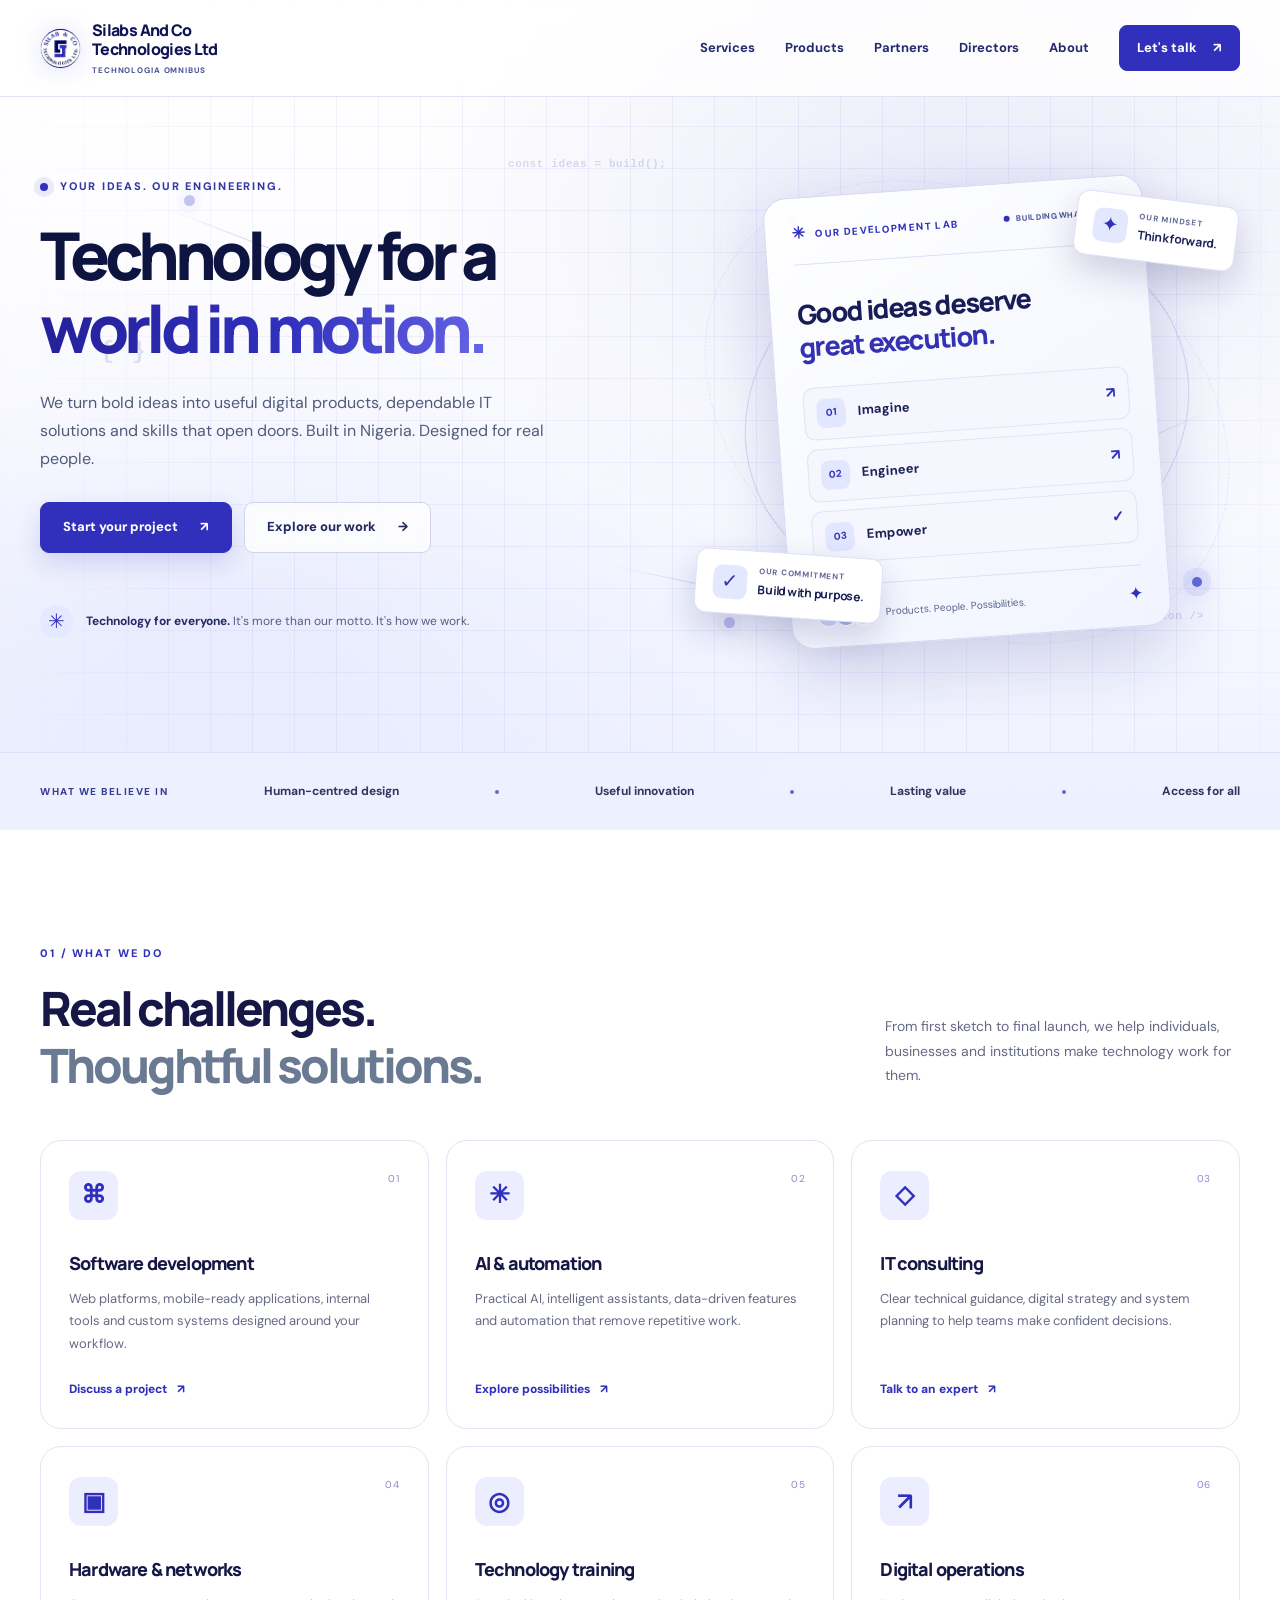
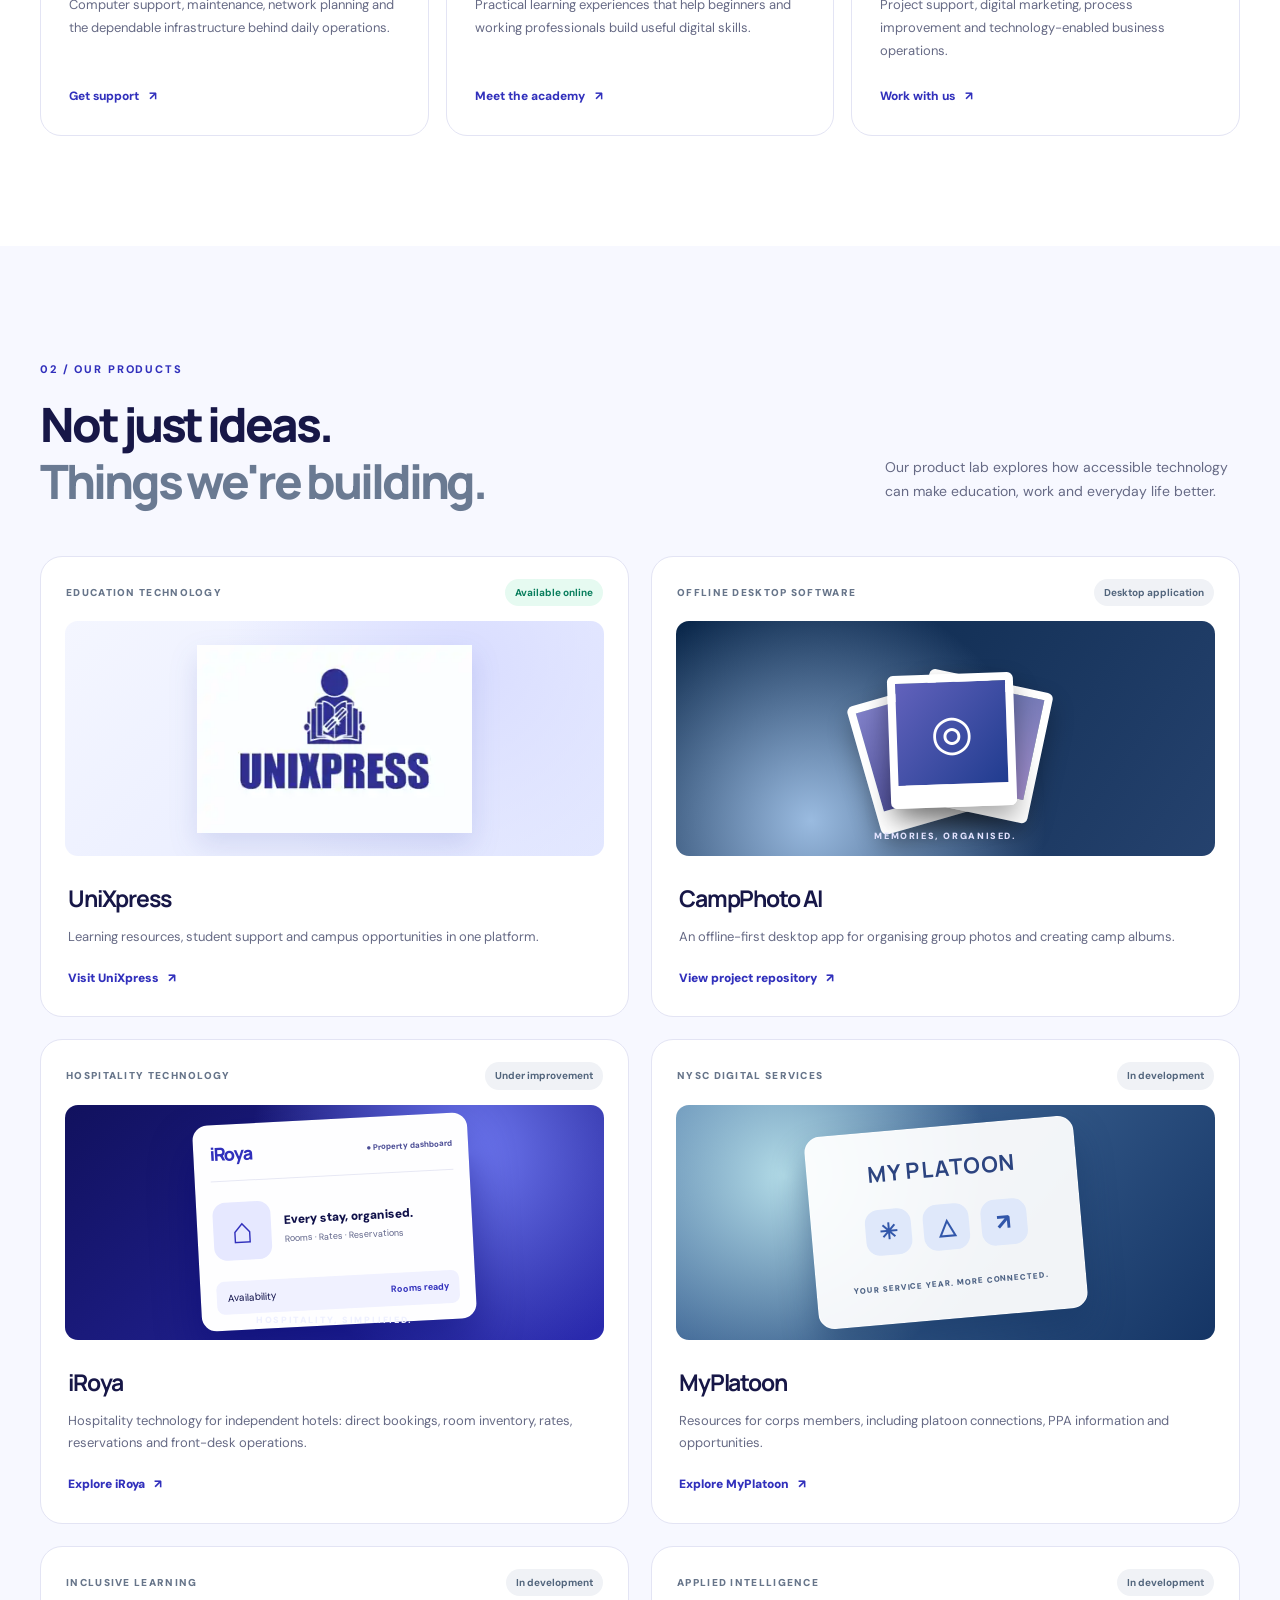
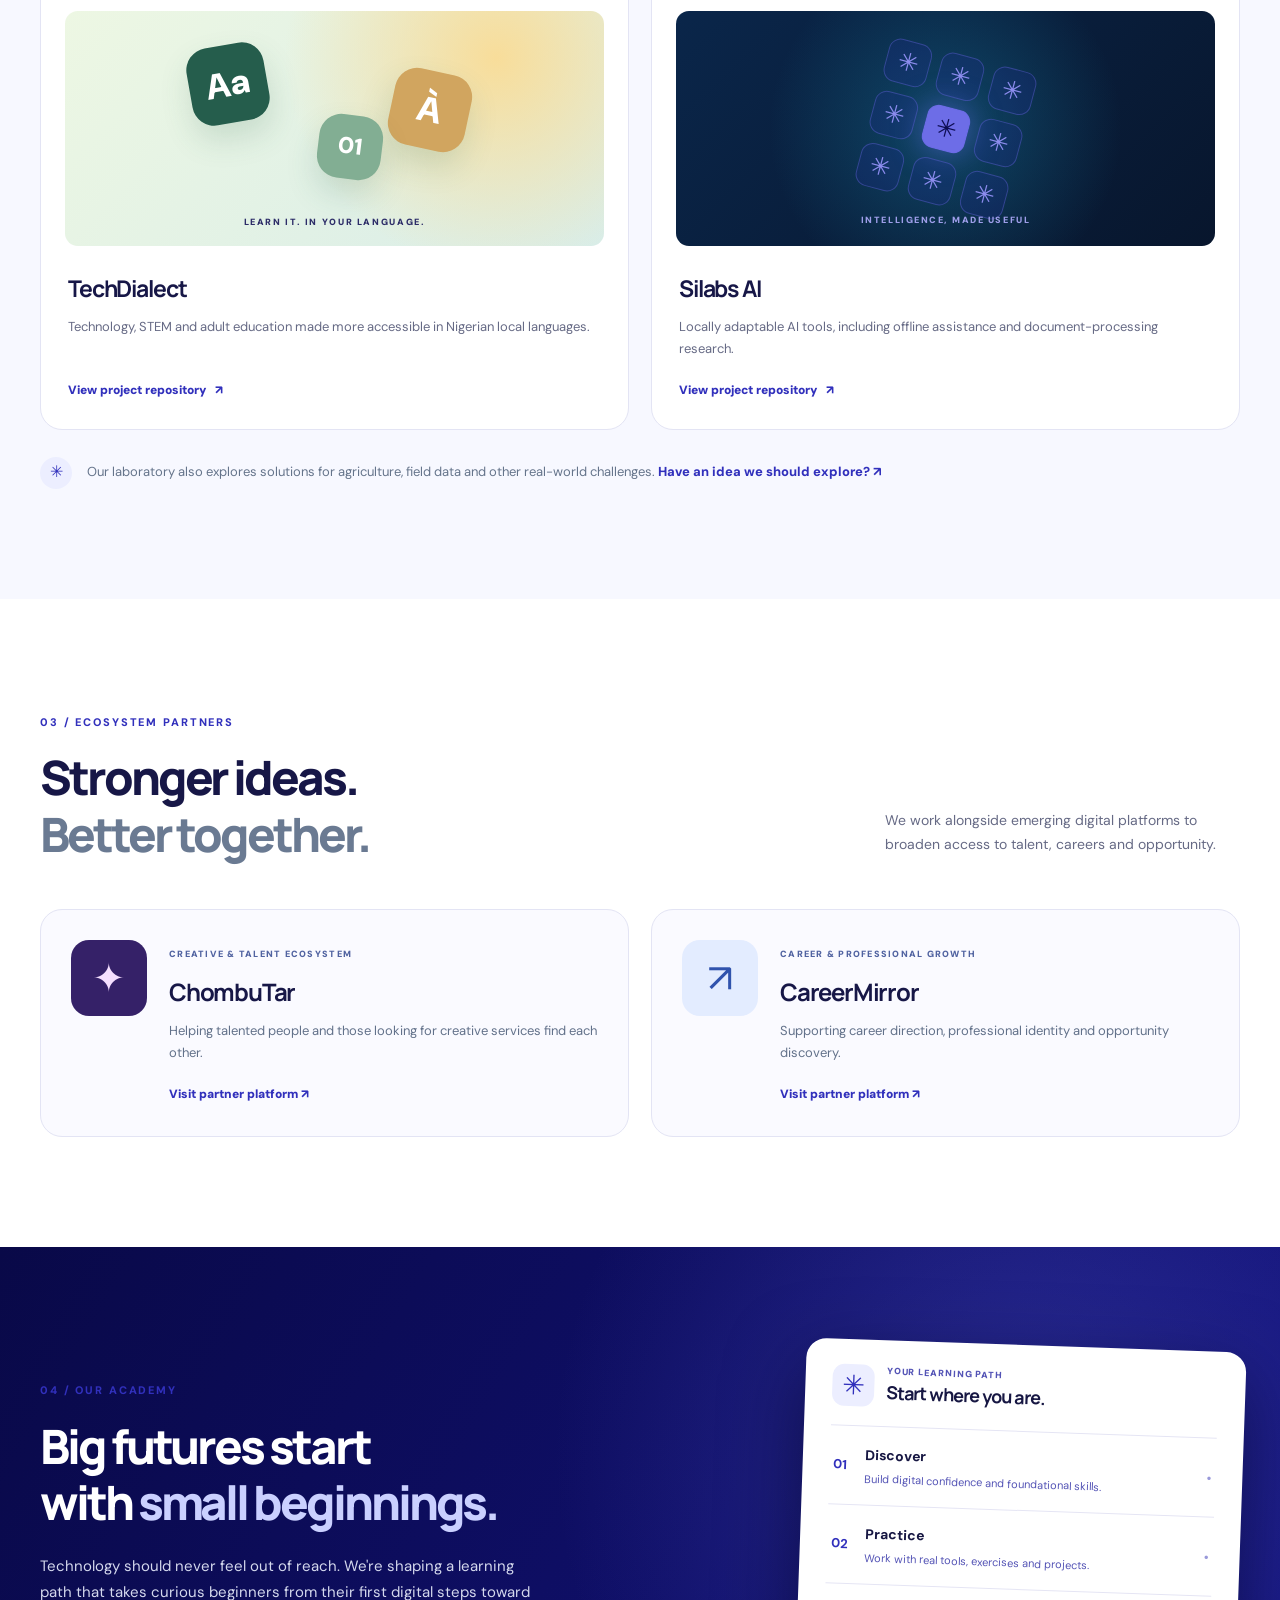
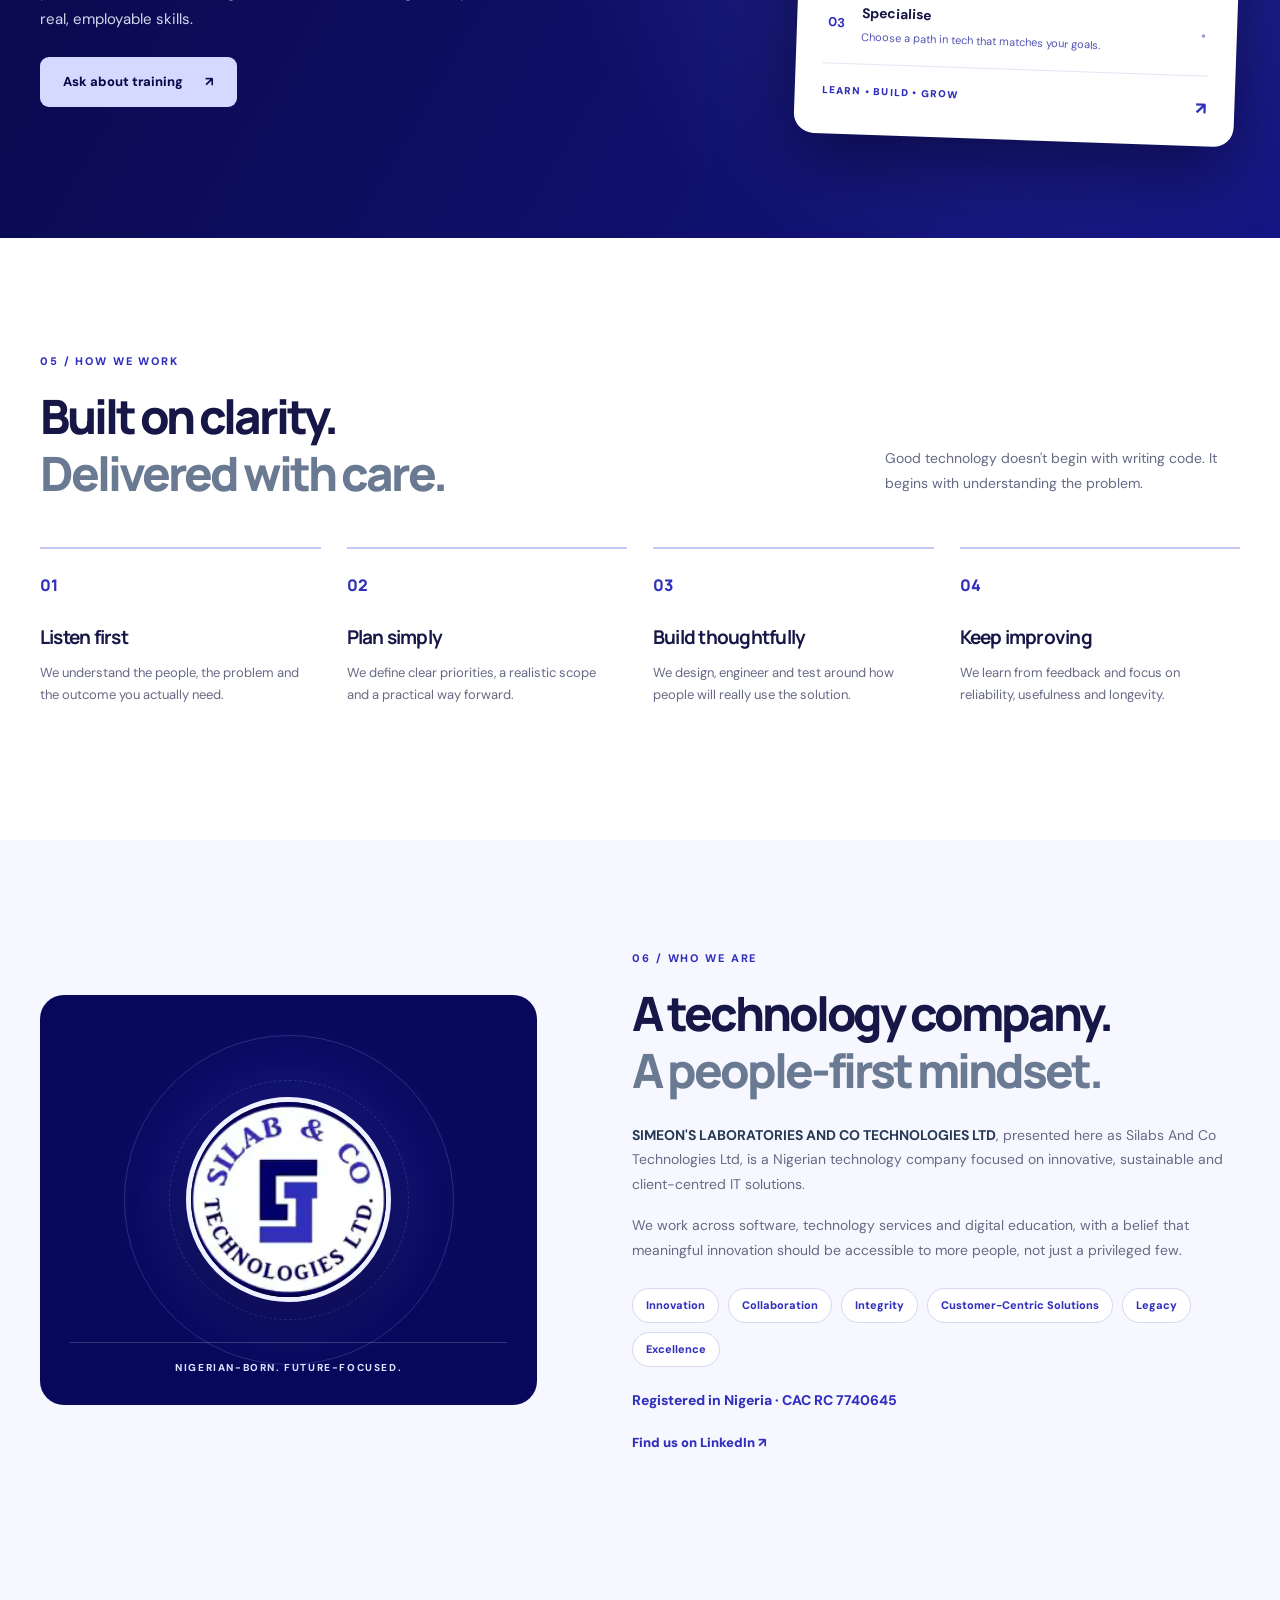
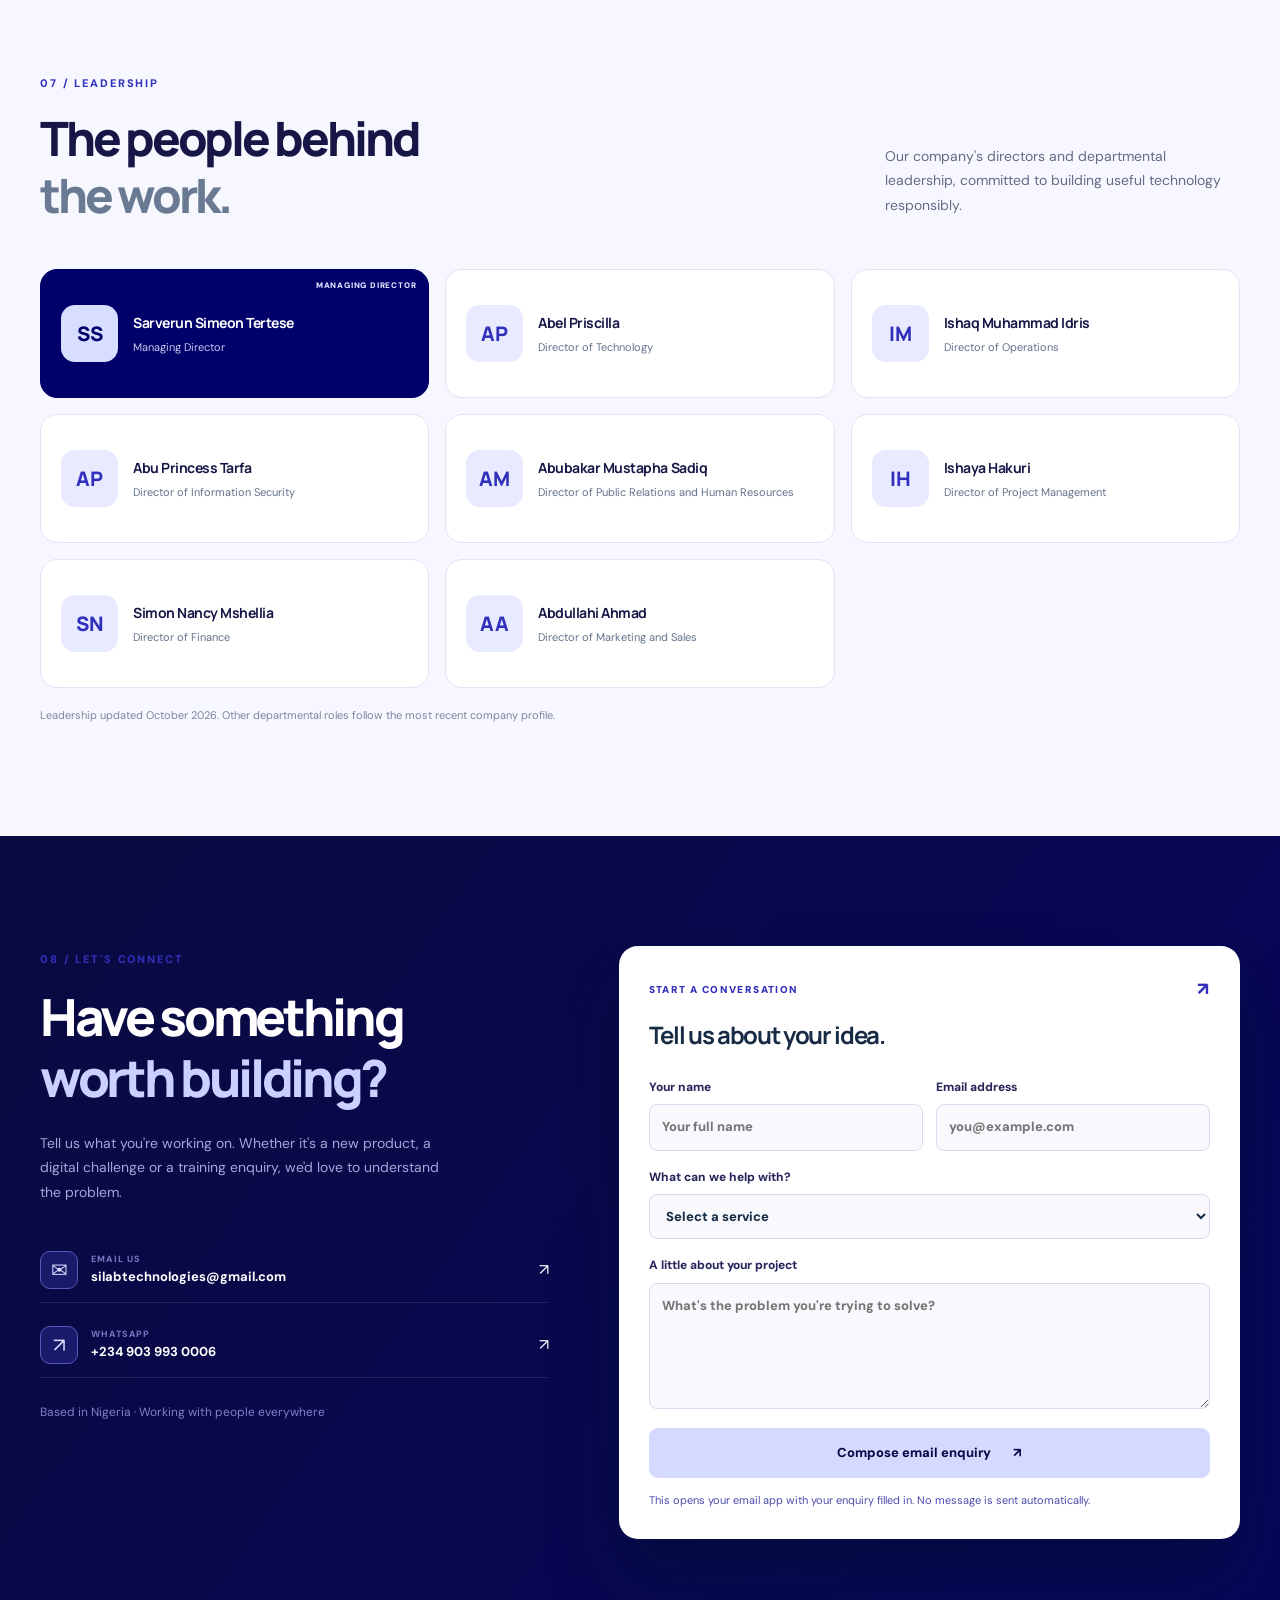
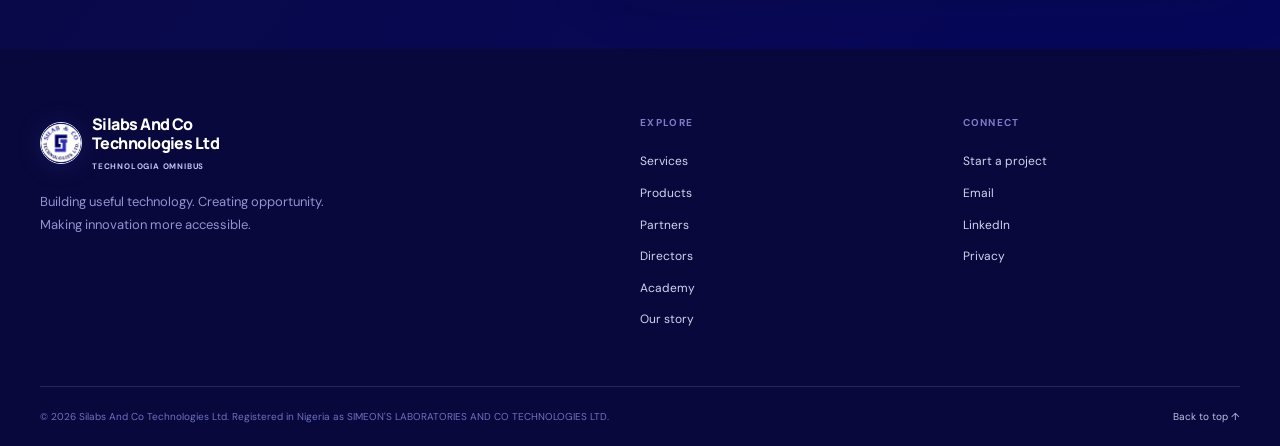
==== commit 1ab50916: "Update Silabs leadership: assign Mustapha PR and HR and remove Agape" ====
--- a/index.html
+++ b/index.html
@@ -11,7 +11,7 @@
   <meta property="og:locale" content="en_NG">
   <meta name="twitter:card" content="summary">
   <link rel="icon" type="image/webp" href="/assets/silabs-official.webp">
-  <link rel="stylesheet" href="/assets/styles.css">
+  <link rel="stylesheet" href="/assets/styles.css?v=20261017-hero-cache-fix">
   <link rel="preconnect" href="https://fonts.googleapis.com">
   <link rel="preconnect" href="https://fonts.gstatic.com" crossorigin>
   <link href="https://fonts.googleapis.com/css2?family=DM+Sans:wght@400;500;600;700&family=Manrope:wght@400;500;600;700;800&display=swap" rel="stylesheet">
@@ -41,10 +41,10 @@
         <div class="hero-computing-bg" aria-hidden="true">
           <span class="tech-node node-1"></span><span class="tech-node node-2"></span><span class="tech-node node-3"></span>
           <span class="tech-link link-one"></span><span class="tech-link link-two"></span><span class="tech-link link-three"></span>
-          <span class="tech-code code-one">const ideas = build();</span>
-          <span class="tech-code code-two">01010011 01001001</span>
-          <span class="tech-code code-three">&lt;innovation /&gt;</span>
-          <span class="tech-bracket bracket-one">{ }</span><span class="tech-bracket bracket-two">01</span>
+          <span class="tech-code code-one"></span>
+          <span class="tech-code code-two"></span>
+          <span class="tech-code code-three"></span>
+          <span class="tech-bracket bracket-one"></span><span class="tech-bracket bracket-two"></span>
         </div>
         <div class="hero-copy">
           <div class="eyebrow"><span class="eyebrow-dot"></span> YOUR IDEAS. OUR ENGINEERING.</div>
@@ -152,12 +152,12 @@
 <article class="director-card"><div class="director-avatar" aria-hidden="true">AP</div><div class="director-identity"><h3>Abel Priscilla</h3><p>Director of Technology</p></div></article>
 <article class="director-card"><div class="director-avatar" aria-hidden="true">IM</div><div class="director-identity"><h3>Ishaq Muhammad Idris</h3><p>Director of Operations</p></div></article>
 <article class="director-card"><div class="director-avatar" aria-hidden="true">AP</div><div class="director-identity"><h3>Abu Princess Tarfa</h3><p>Director of Information Security</p></div></article>
-<article class="director-card"><div class="director-avatar" aria-hidden="true">AM</div><div class="director-identity"><h3>Abubakar Mustapha Sadiq</h3><p>Director of Public Relations</p></div></article>
+<article class="director-card"><div class="director-avatar" aria-hidden="true">AM</div><div class="director-identity"><h3>Abubakar Mustapha Sadiq</h3><p>Director of Public Relations and Human Resources</p></div></article>
 <article class="director-card"><div class="director-avatar" aria-hidden="true">IH</div><div class="director-identity"><h3>Ishaya Hakuri</h3><p>Director of Project Management</p></div></article>
 <article class="director-card"><div class="director-avatar" aria-hidden="true">SN</div><div class="director-identity"><h3>Simon Nancy Mshellia</h3><p>Director of Finance</p></div></article>
 <article class="director-card"><div class="director-avatar" aria-hidden="true">AA</div><div class="director-identity"><h3>Abdullahi Ahmad</h3><p>Director of Marketing and Sales</p></div></article>
-<article class="director-card"><div class="director-avatar" aria-hidden="true">AD</div><div class="director-identity"><h3>Agape Dimas</h3><p>Director of Human Resources</p></div></article></div>
-    <p class="leadership-note">Names and roles are drawn from the 2024–2025 company profile. Current appointments are pending confirmation.</p>
+</div>
+    <p class="leadership-note">Leadership updated October 2026. Other departmental roles follow the most recent company profile.</p>
   </div></section>
   <section class="section contact-section" id="contact" aria-labelledby="contact-title"><div class="container"><div class="contact-layout"><div class="contact-intro"><span class="section-kicker light-kicker">08 / LET'S CONNECT</span><h2 id="contact-title">Have something<br><em>worth building?</em></h2><p>Tell us what you're working on. Whether it's a new product, a digital challenge or a training enquiry, we'd love to understand the problem.</p><div class="contact-options"><a href="mailto:silabtechnologies@gmail.com"><span class="contact-icon">✉</span><span><small>EMAIL US</small><strong>silabtechnologies@gmail.com</strong></span><span aria-hidden="true">↗</span></a><a href="https://wa.me/2349039930006?text=Hello%20Silabs%20And%20Co%20Technologies%20Ltd%2C%20I%20would%20like%20to%20discuss%20a%20project." target="_blank" rel="noopener noreferrer"><span class="contact-icon">↗</span><span><small>WHATSAPP</small><strong>+234 903 993 0006</strong></span><span aria-hidden="true">↗</span><span class="sr-only">(opens in new tab)</span></a></div><div class="contact-location">Based in Nigeria · Working with people everywhere</div></div><div class="contact-form-card"><div class="form-heading"><span>START A CONVERSATION</span><span aria-hidden="true">↗</span></div><h3>Tell us about your idea.</h3><form id="enquiry-form" action="mailto:silabtechnologies@gmail.com" method="get"><div class="field-row"><label for="full-name">Your name<input id="full-name" name="name" autocomplete="name" required maxlength="100" placeholder="Your full name"></label><label for="email">Email address<input id="email" name="email" type="email" autocomplete="email" required maxlength="150" placeholder="you@example.com"></label></div><label for="service">What can we help with?<select id="service" name="service" required><option value="" disabled selected>Select a service</option><option>Software development</option><option>AI &amp; automation</option><option>IT consultancy</option><option>Hardware &amp; networks</option><option>Training &amp; academy</option><option>Digital operations</option><option>Other enquiry</option></select></label><label for="message">A little about your project<textarea id="message" name="message" rows="5" required maxlength="4000" placeholder="What's the problem you're trying to solve?"></textarea></label><button class="button button-primary submit-button" type="submit">Compose email enquiry <span aria-hidden="true">↗</span></button><p class="form-disclaimer" id="form-feedback" role="status" aria-live="polite">This opens your email app with your enquiry filled in. No message is sent automatically.</p></form></div></div></div></section>
     </main>
--- a/assets/styles.css
+++ b/assets/styles.css
@@ -346,3 +346,15 @@
   }
   .hero-stage::after{opacity:0}
 }
+
+/* Decorative computing labels are generated by CSS rather than raw HTML.
+   An older cached stylesheet will therefore never leak the code labels as
+   ordinary text or create unintended extra grid content. */
+.hero-stage .code-one::before{content:"const ideas = build();"}
+.hero-stage .code-two::before{content:"01010011 01001001"}
+.hero-stage .code-three::before{content:"<innovation />"}
+.hero-stage .bracket-one::before{content:"{ }"}
+.hero-stage .bracket-two::before{content:"01"}
+/* Failsafe: the decorative layer is out of normal layout flow. */
+.hero-stage .hero-computing-bg{position:absolute;inset:0;pointer-events:none;z-index:0}
+.hero-stage .hero-copy,.hero-stage .hero-art{position:relative;z-index:2}
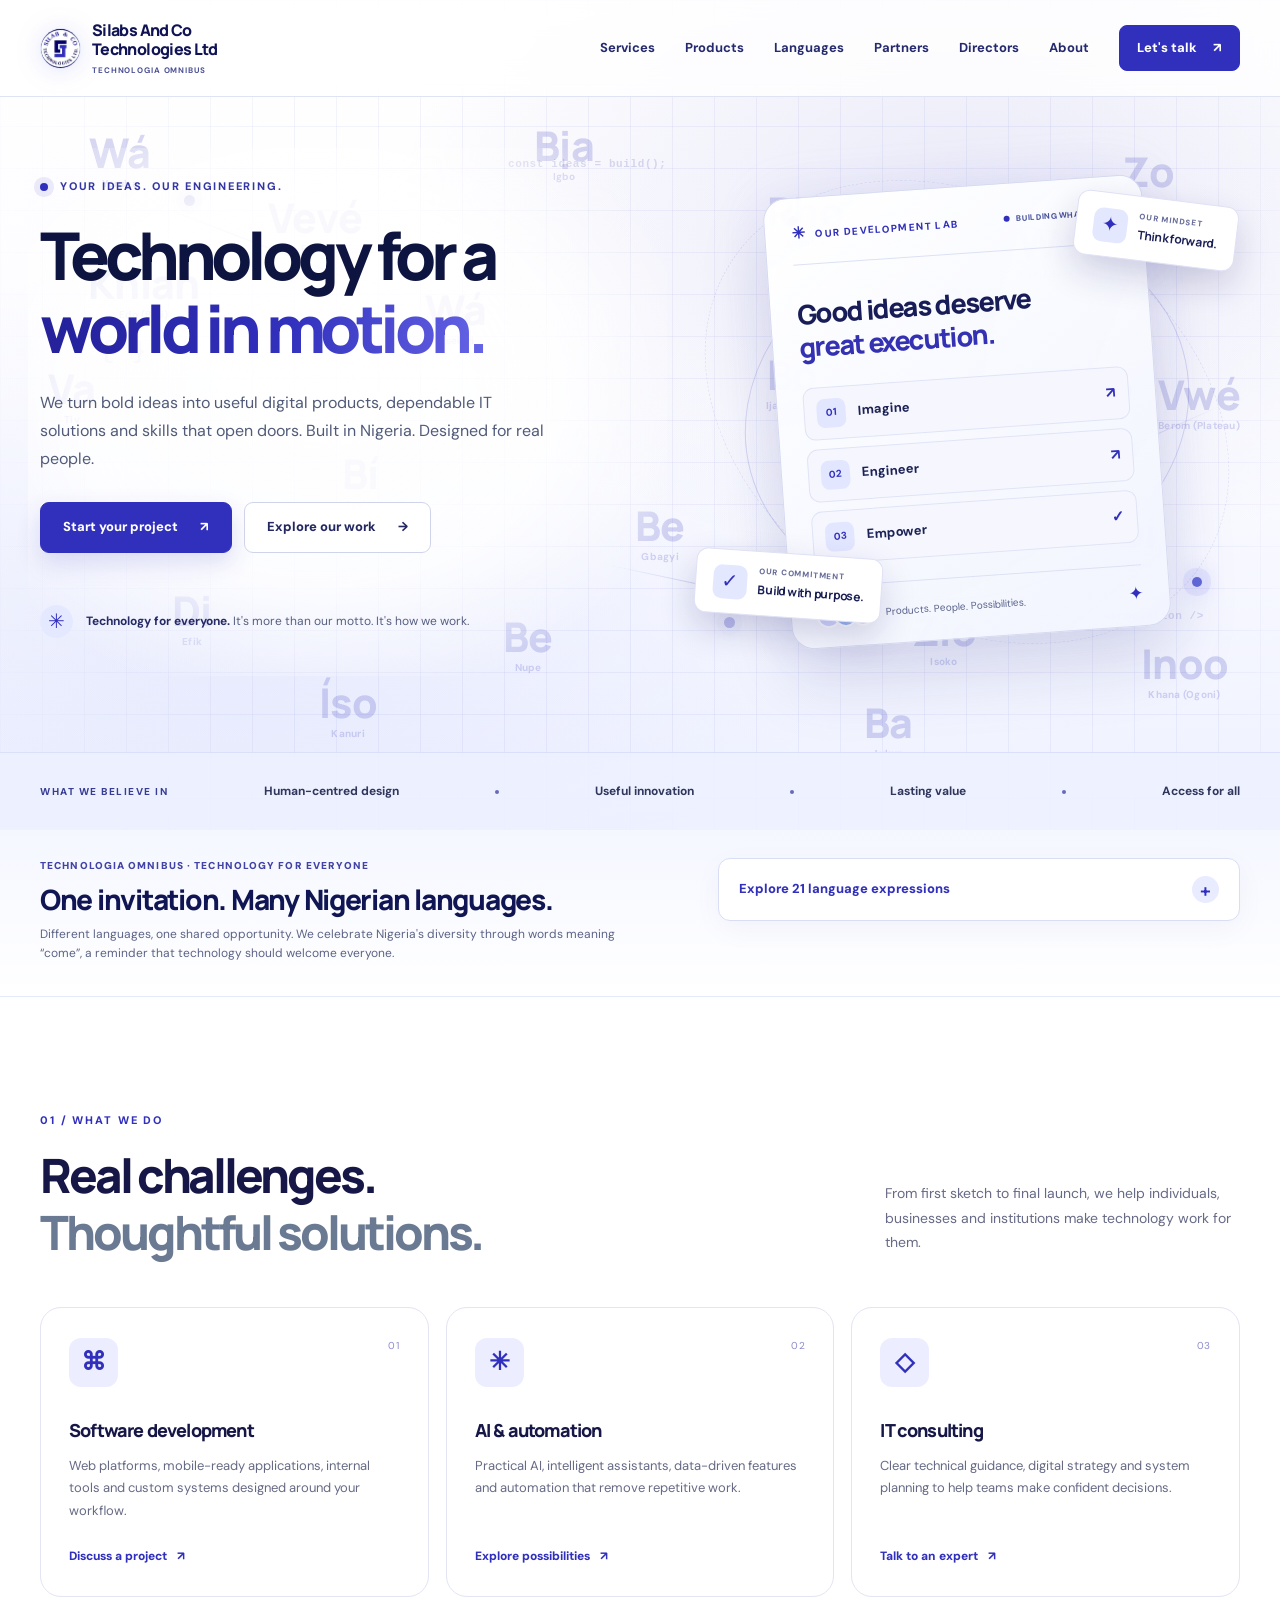
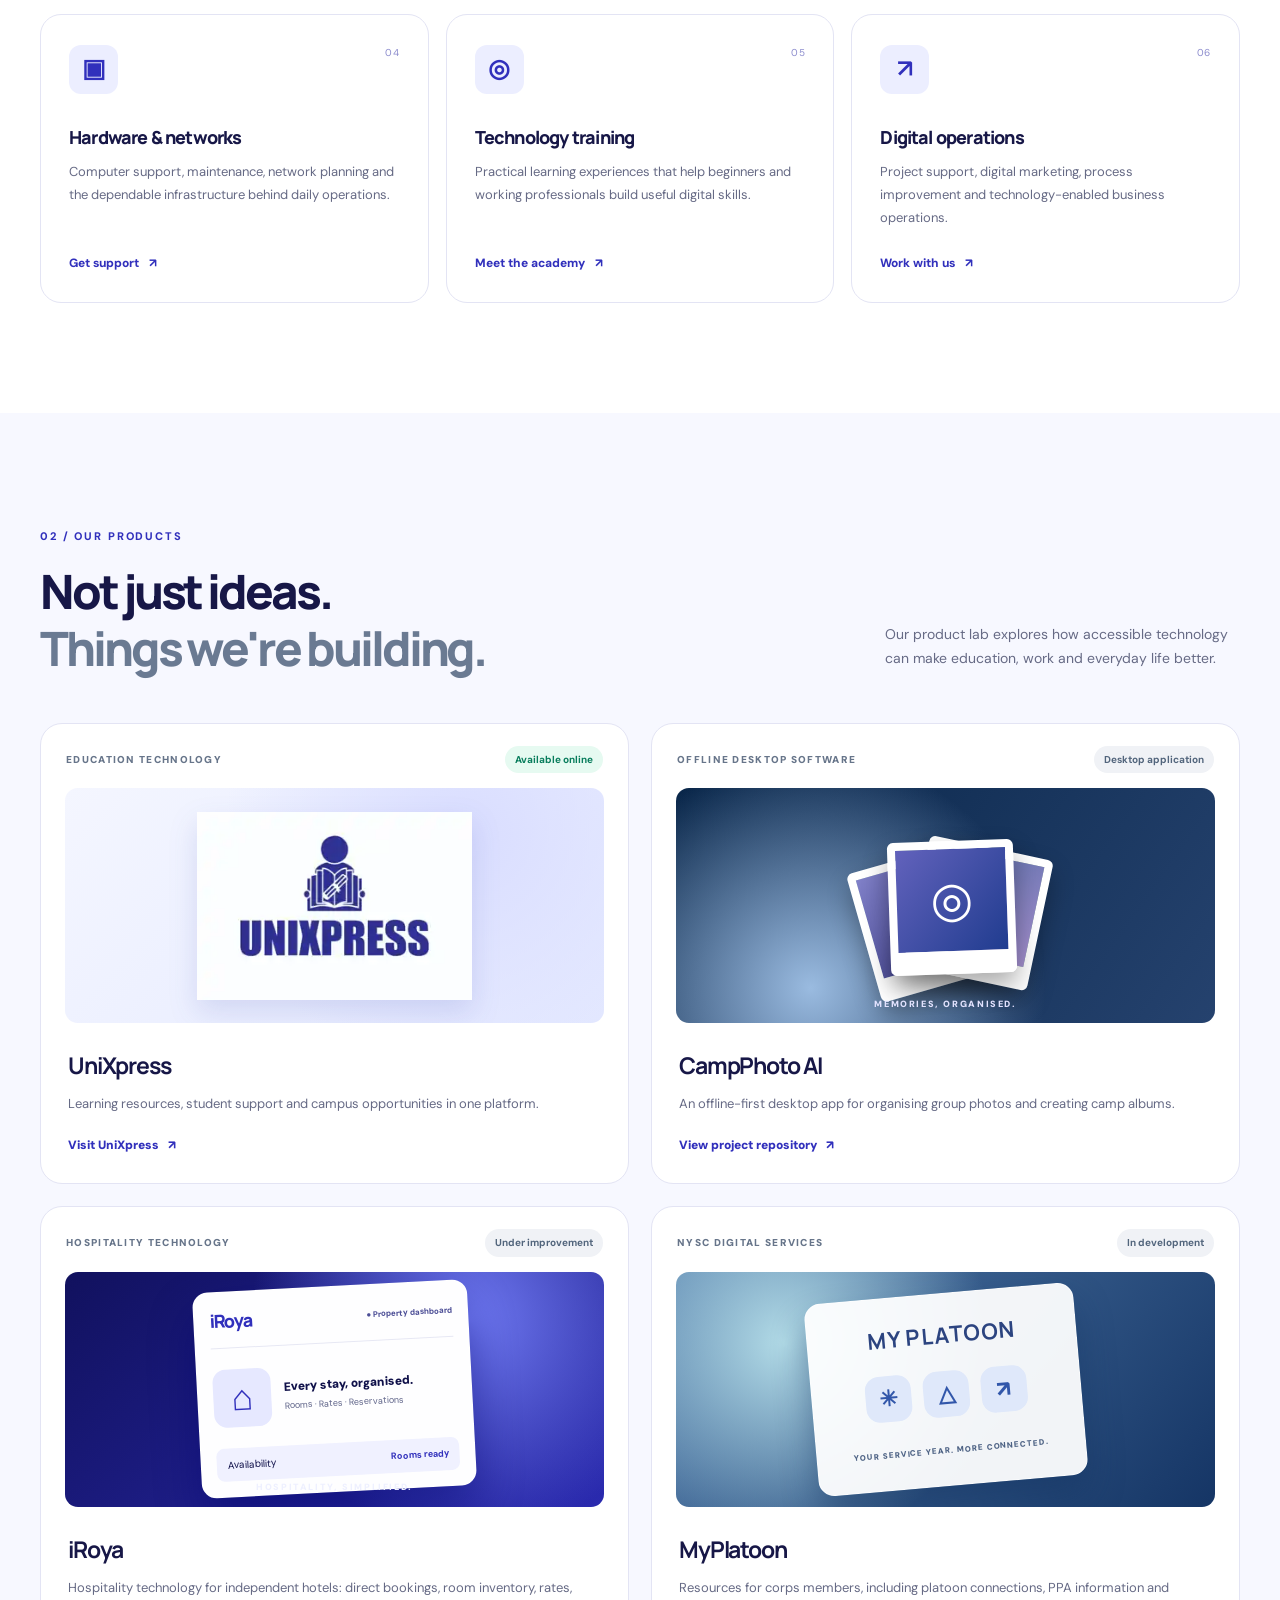
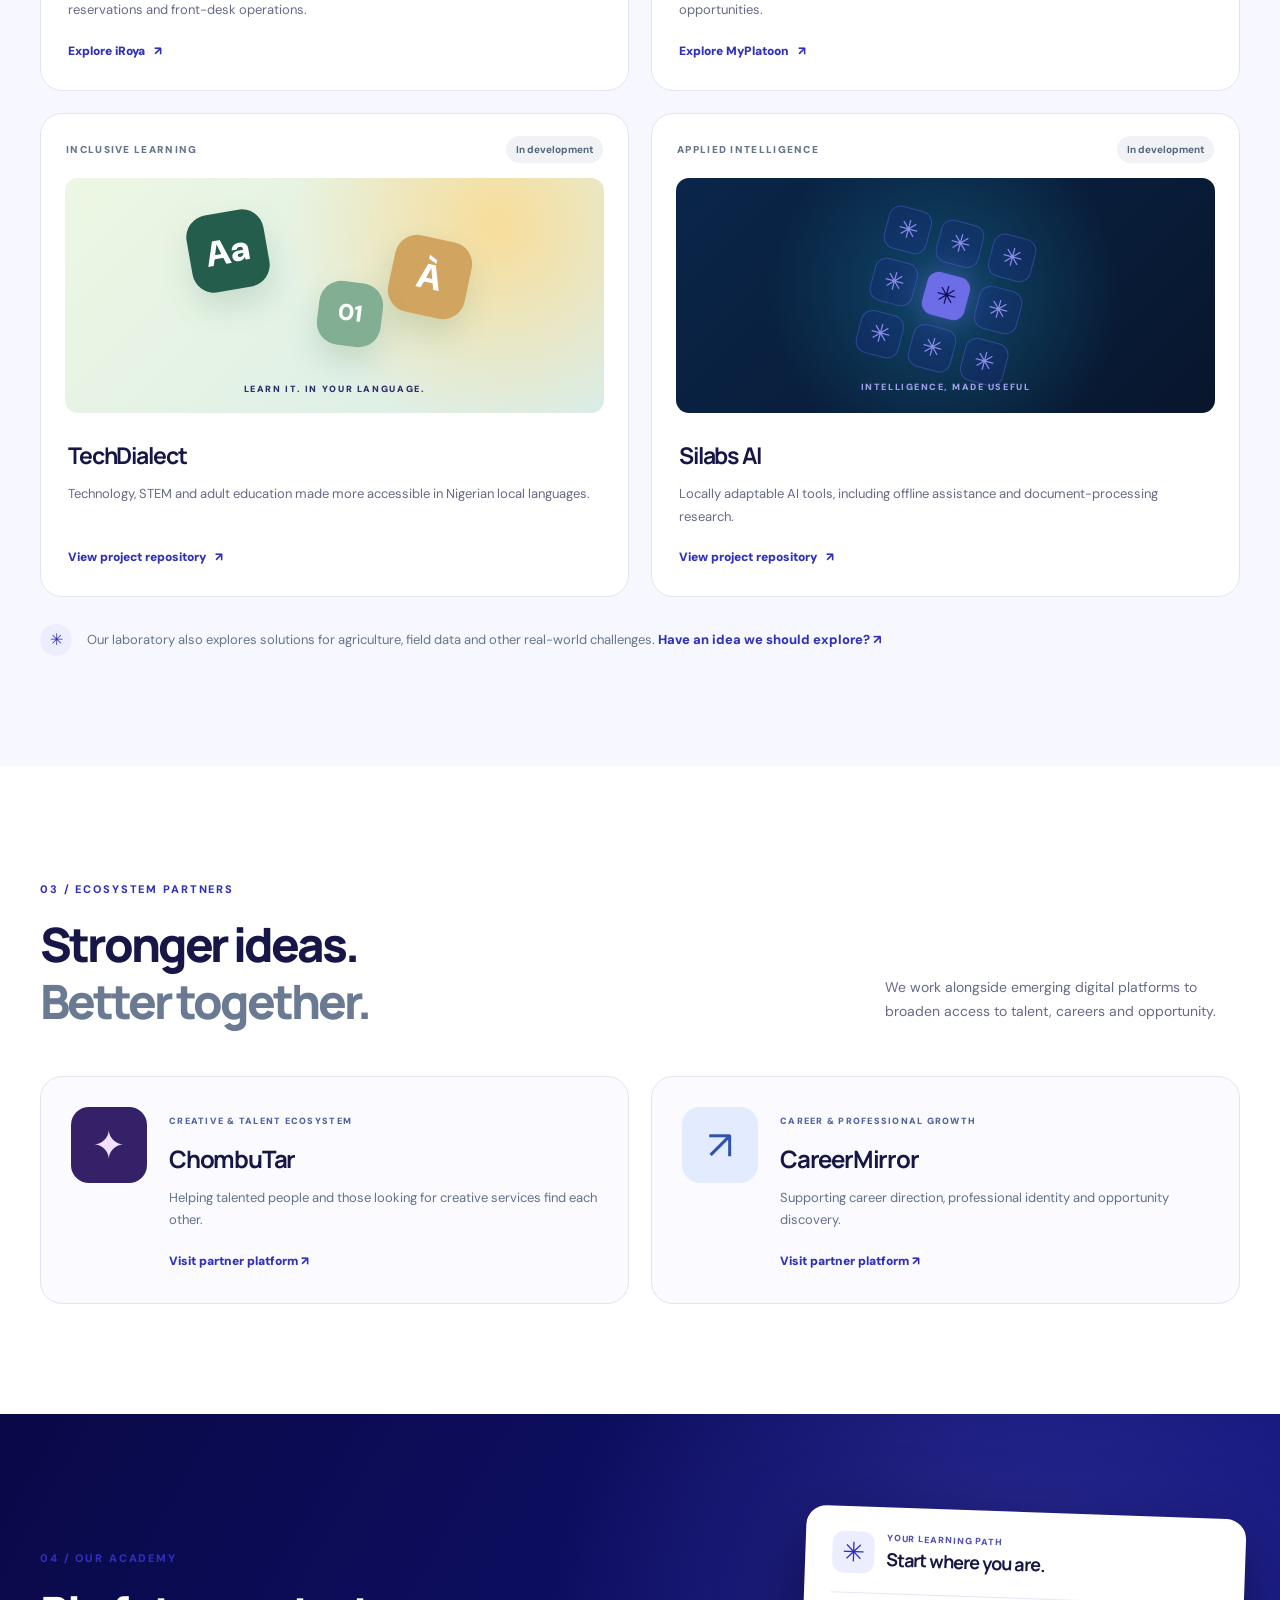
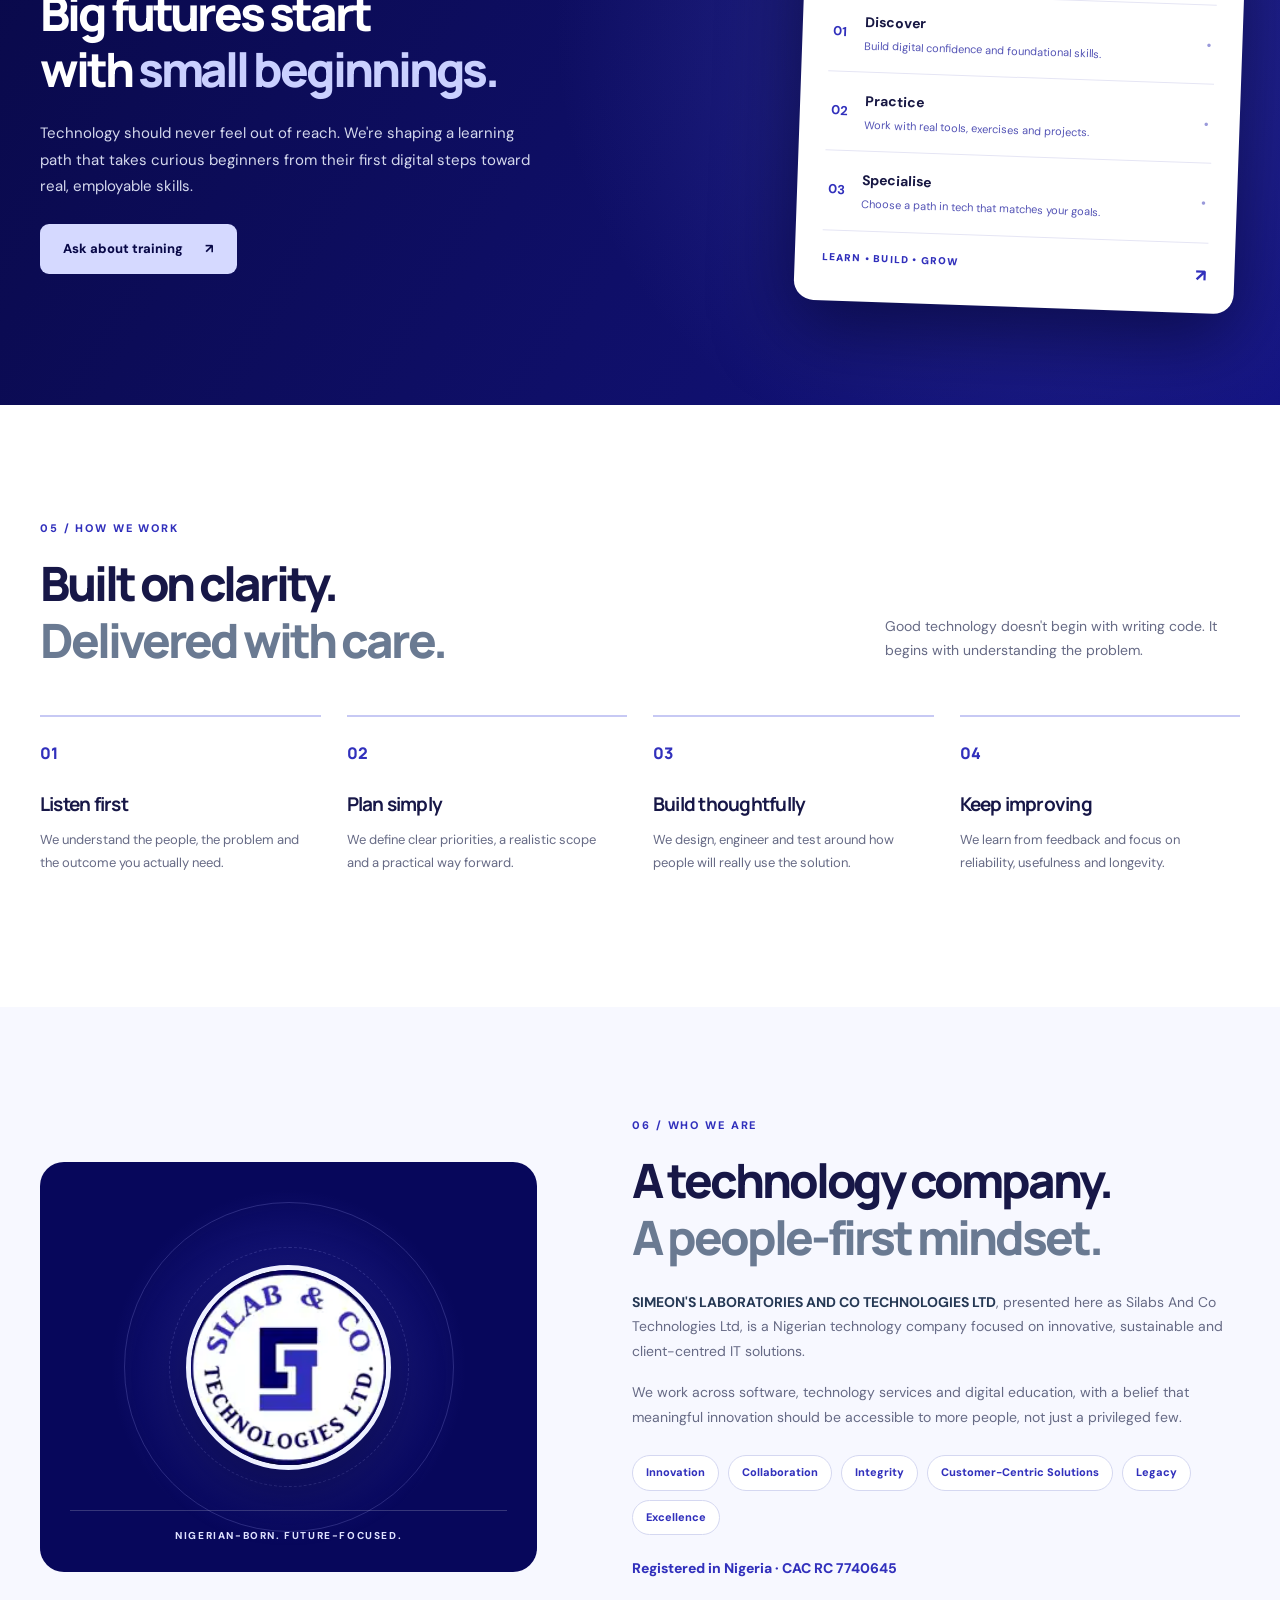
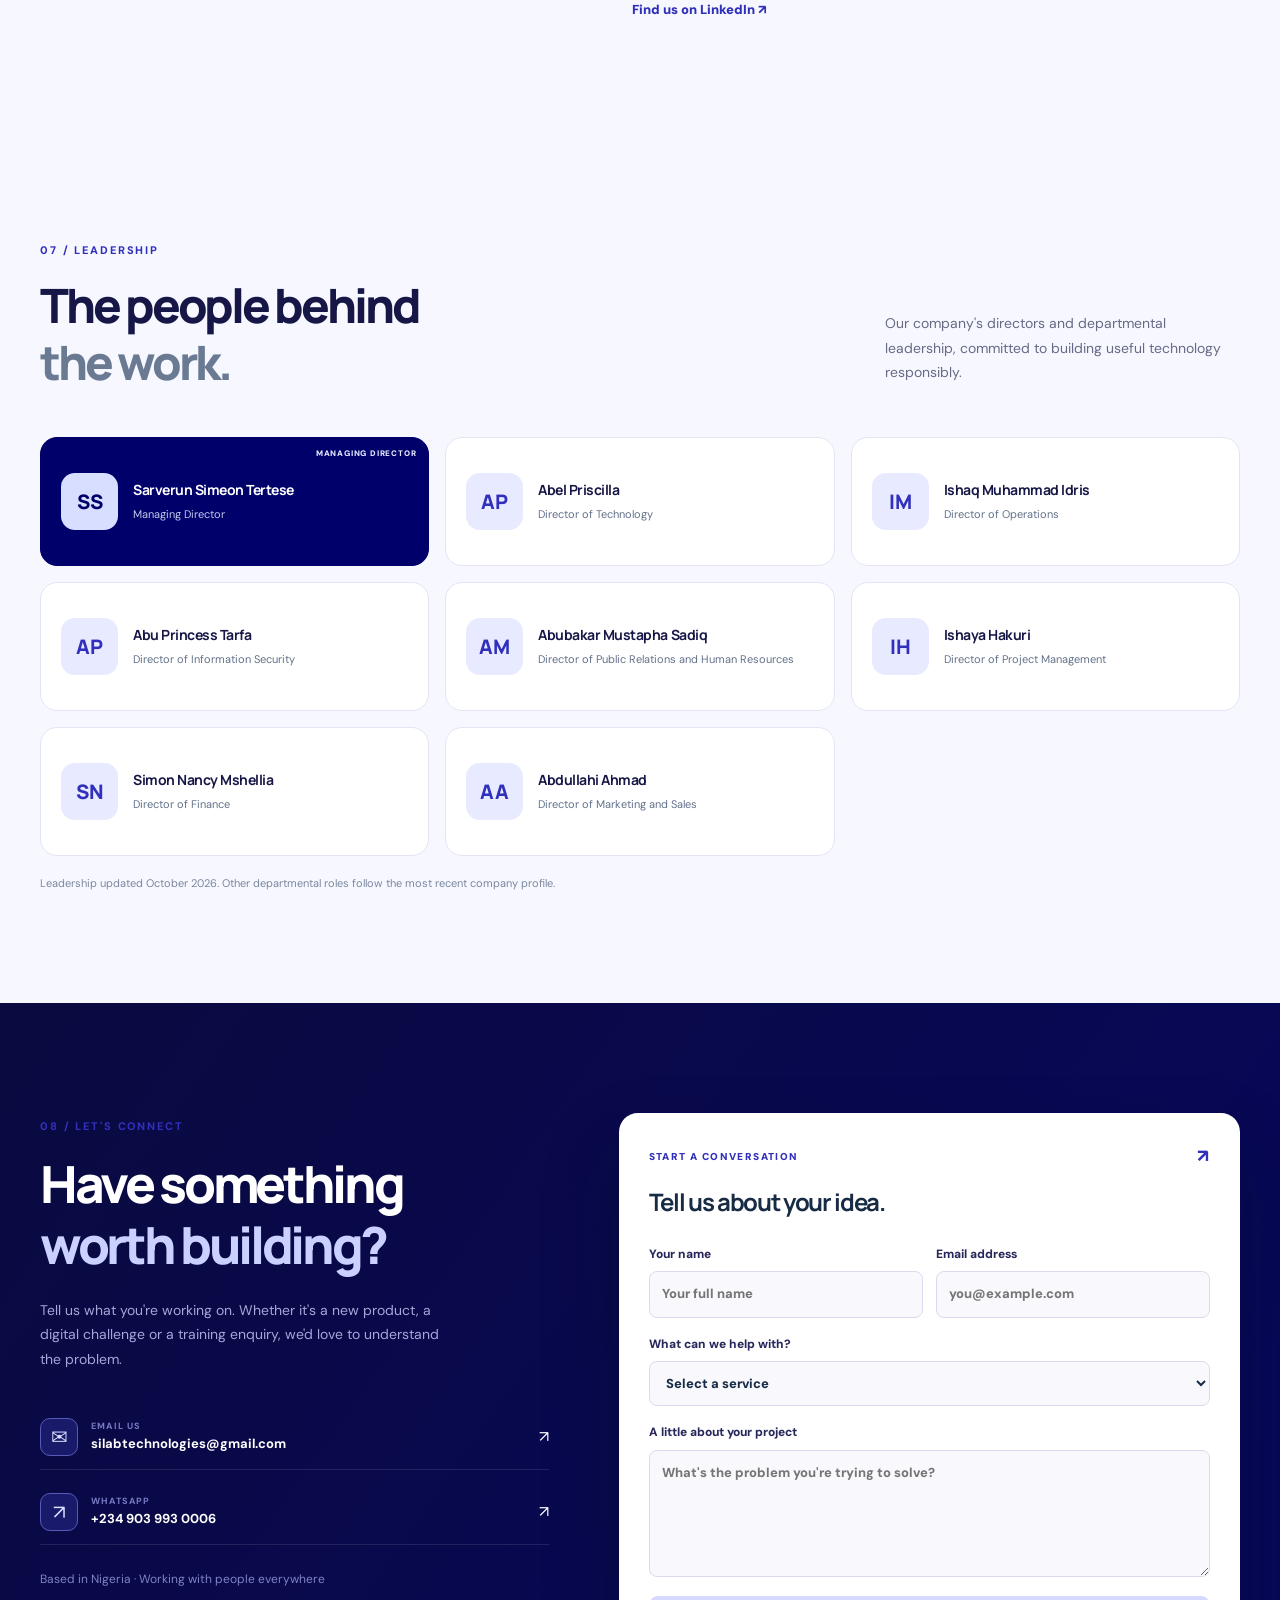
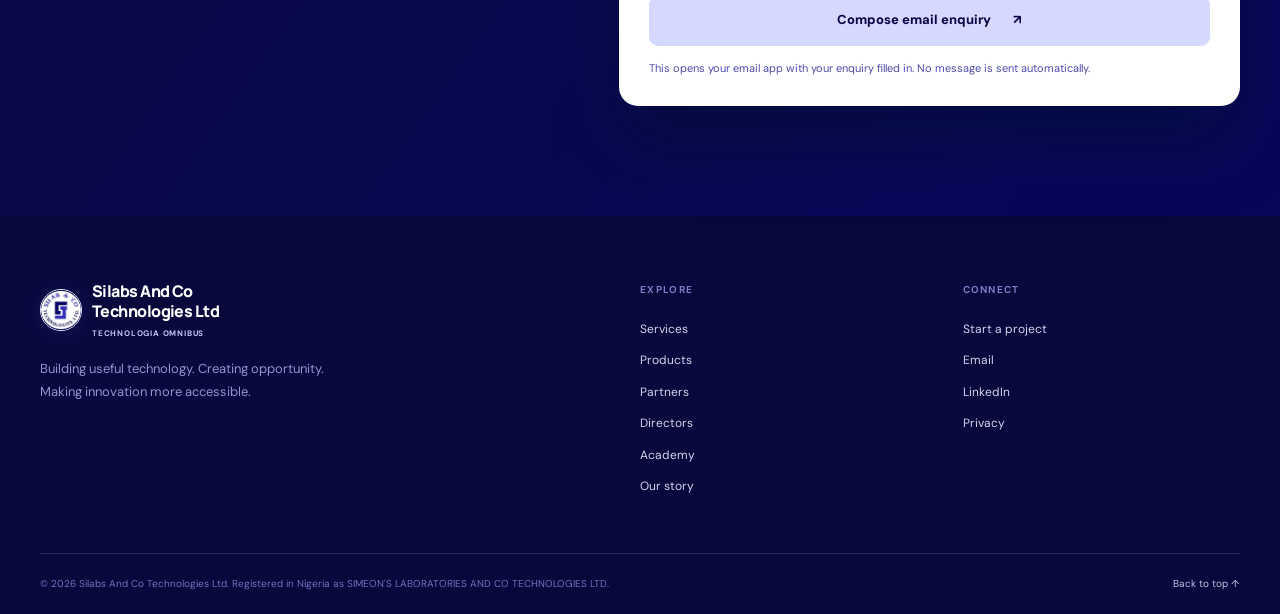
==== commit 005c5c5e: "Add 21 Nigerian language expressions to animated Silabs hero and accessible language explorer" ====
--- a/index.html
+++ b/index.html
@@ -11,7 +11,7 @@
   <meta property="og:locale" content="en_NG">
   <meta name="twitter:card" content="summary">
   <link rel="icon" type="image/webp" href="/assets/silabs-official.webp">
-  <link rel="stylesheet" href="/assets/styles.css?v=20261017-hero-cache-fix">
+  <link rel="stylesheet" href="/assets/styles.css?v=20261019-languages1">
   <link rel="preconnect" href="https://fonts.googleapis.com">
   <link rel="preconnect" href="https://fonts.gstatic.com" crossorigin>
   <link href="https://fonts.googleapis.com/css2?family=DM+Sans:wght@400;500;600;700&family=Manrope:wght@400;500;600;700;800&display=swap" rel="stylesheet">
@@ -30,7 +30,7 @@
         </a>
         <button class="menu-toggle" type="button" aria-label="Open navigation" aria-controls="primary-nav" aria-expanded="false"><span></span><span></span><span></span></button>
         <nav class="primary-nav" id="primary-nav" aria-label="Primary navigation">
-          <a href="#services">Services</a><a href="#products">Products</a><a href="#partners">Partners</a><a href="#directors">Directors</a><a href="#about">About</a>
+          <a href="#services">Services</a><a href="#products">Products</a><a href="#languages">Languages</a><a href="#partners">Partners</a><a href="#directors">Directors</a><a href="#about">About</a>
           <a class="nav-contact" href="#contact">Let's talk <span aria-hidden="true">↗</span></a>
         </nav>
       </div>
@@ -45,6 +45,28 @@
           <span class="tech-code code-two"></span>
           <span class="tech-code code-three"></span>
           <span class="tech-bracket bracket-one"></span><span class="tech-bracket bracket-two"></span>
+          <!-- Floating language labels are generated by CSS; unstyled pages never expose them as grid content. -->
+          <span class="language-float language-01" data-word="Wá" data-language="Yoruba"></span>
+          <span class="language-float language-02" data-word="Zo" data-language="Hausa"></span>
+          <span class="language-float language-03" data-word="Bịa" data-language="Igbo"></span>
+          <span class="language-float language-04" data-word="Va" data-language="Tiv"></span>
+          <span class="language-float language-05" data-word="Vevé" data-language="Ebira"></span>
+          <span class="language-float language-06" data-word="Bie" data-language="Idoma"></span>
+          <span class="language-float language-07" data-word="Vwé" data-language="Berom (Plateau)"></span>
+          <span class="language-float language-08" data-word="Bí" data-language="Igala"></span>
+          <span class="language-float language-09" data-word="Be" data-language="Gbagyi"></span>
+          <span class="language-float language-10" data-word="Di" data-language="Ibibio"></span>
+          <span class="language-float language-11" data-word="Di" data-language="Efik"></span>
+          <span class="language-float language-12" data-word="Rho" data-language="Urhobo"></span>
+          <span class="language-float language-13" data-word="Wá" data-language="Itsekiri"></span>
+          <span class="language-float language-14" data-word="Zio" data-language="Isoko"></span>
+          <span class="language-float language-15" data-word="Bo" data-language="Ijaw (Izon)"></span>
+          <span class="language-float language-16" data-word="Khian" data-language="Edo (Bini)"></span>
+          <span class="language-float language-17" data-word="Inoo" data-language="Khana (Ogoni)"></span>
+          <span class="language-float language-18" data-word="Íso" data-language="Kanuri"></span>
+          <span class="language-float language-19" data-word="War" data-language="Fulfulde (Fula)"></span>
+          <span class="language-float language-20" data-word="Be" data-language="Nupe"></span>
+          <span class="language-float language-21" data-word="Ba" data-language="Jukun"></span>
         </div>
         <div class="hero-copy">
           <div class="eyebrow"><span class="eyebrow-dot"></span> YOUR IDEAS. OUR ENGINEERING.</div>
@@ -72,6 +94,24 @@
       <div class="capability-band"><div class="container capability-inner"><span>WHAT WE BELIEVE IN</span><strong>Human-centred design</strong><i></i><strong>Useful innovation</strong><i></i><strong>Lasting value</strong><i></i><strong>Access for all</strong></div></div>
   </div>
 
+  <section class="language-section" id="languages" aria-labelledby="languages-title">
+    <div class="container language-section-inner">
+      <div class="language-intro">
+        <span class="language-overline">TECHNOLOGIA OMNIBUS · TECHNOLOGY FOR EVERYONE</span>
+        <h2 id="languages-title">One invitation. Many Nigerian languages.</h2>
+        <p>Different languages, one shared opportunity. We celebrate Nigeria's diversity through words meaning “come”, a reminder that technology should welcome everyone.</p>
+      </div>
+      <details class="language-details">
+        <summary><span>Explore 21 language expressions</span><span class="language-chevron" aria-hidden="true">+</span></summary>
+        <div class="language-groups"><div class="language-zone"><h3>Languages across Nigeria</h3><ul class="language-list"><li class="language-item"><span class="language-name">Yoruba</span><strong lang="und">Wá</strong></li><li class="language-item"><span class="language-name">Hausa</span><strong lang="und">Zo</strong></li><li class="language-item"><span class="language-name">Igbo</span><strong lang="und">Bịa</strong></li></ul></div>
+<div class="language-zone"><h3>The Middle Belt</h3><ul class="language-list"><li class="language-item"><span class="language-name">Tiv</span><strong lang="und">Va</strong></li><li class="language-item"><span class="language-name">Ebira</span><strong lang="und">Vevé</strong><small>or Vee</small></li><li class="language-item"><span class="language-name">Idoma</span><strong lang="und">Bie</strong></li><li class="language-item"><span class="language-name">Berom (Plateau)</span><strong lang="und">Vwé</strong></li><li class="language-item"><span class="language-name">Igala</span><strong lang="und">Bí</strong></li><li class="language-item"><span class="language-name">Gbagyi</span><strong lang="und">Be</strong></li></ul></div>
+<div class="language-zone"><h3>Niger Delta &amp; South-South</h3><ul class="language-list"><li class="language-item"><span class="language-name">Ibibio</span><strong lang="und">Di</strong></li><li class="language-item"><span class="language-name">Efik</span><strong lang="und">Di</strong></li><li class="language-item"><span class="language-name">Urhobo</span><strong lang="und">Rho</strong></li><li class="language-item"><span class="language-name">Itsekiri</span><strong lang="und">Wá</strong></li><li class="language-item"><span class="language-name">Isoko</span><strong lang="und">Zio</strong></li><li class="language-item"><span class="language-name">Ijaw (Izon)</span><strong lang="und">Bo</strong></li><li class="language-item"><span class="language-name">Edo (Bini)</span><strong lang="und">Khian</strong><small>or Vwá</small></li><li class="language-item"><span class="language-name">Khana (Ogoni)</span><strong lang="und">Inoo</strong></li></ul></div>
+<div class="language-zone"><h3>Northern &amp; North-Eastern</h3><ul class="language-list"><li class="language-item"><span class="language-name">Kanuri</span><strong lang="und">Íso</strong><small>or Káso</small></li><li class="language-item"><span class="language-name">Fulfulde (Fula)</span><strong lang="und">War</strong></li><li class="language-item"><span class="language-name">Nupe</span><strong lang="und">Be</strong></li><li class="language-item"><span class="language-name">Jukun</span><strong lang="und">Ba</strong></li></ul></div></div>
+        <p class="language-footnote">Expressions and regional groupings follow the supplied language list. Spellings and usage may vary between communities and dialects.</p>
+      </details>
+    </div>
+  </section>
+
   <section class="section services-section" id="services" aria-labelledby="services-title">
     <div class="container">
       <div class="section-top"><div><span class="section-kicker">01 / WHAT WE DO</span><h2 id="services-title">Real challenges.<br><span>Thoughtful solutions.</span></h2></div><p>From first sketch to final launch, we help individuals, businesses and institutions make technology work for them.</p></div>
--- a/assets/styles.css
+++ b/assets/styles.css
@@ -358,3 +358,202 @@
 /* Failsafe: the decorative layer is out of normal layout flow. */
 .hero-stage .hero-computing-bg{position:absolute;inset:0;pointer-events:none;z-index:0}
 .hero-stage .hero-copy,.hero-stage .hero-art{position:relative;z-index:2}
+
+
+/* Nigeria's language tapestry: editable source words, animated with CSS only.
+ * The hero artwork and company copy remain above this purely decorative layer.
+ * Words are in empty HTML spans via data-* attributes. If CSS is stale or
+ * unavailable, they cannot become unwanted grid columns or unstyled text.
+ */
+.hero-stage .hero-computing-bg .language-float{
+  position:absolute;
+  display:flex;
+  flex-direction:column;
+  align-items:center;
+  gap:2px;
+  min-width:4rem;
+  white-space:nowrap;
+  color:#3130bc;
+  font-family:"Manrope","DM Sans",sans-serif;
+  font-weight:800;
+  line-height:1.1;
+  letter-spacing:-.045em;
+  opacity:.19;
+  filter:blur(.15px);
+  transform:translate3d(0,0,0);
+  animation:silabs-word-drift 13s ease-in-out infinite;
+  will-change:transform;
+}
+.hero-stage .language-float::before{
+  content:attr(data-word);
+  display:block;
+  font-size:clamp(24px,3.2vw,44px);
+}
+.hero-stage .language-float::after{
+  content:attr(data-language);
+  display:block;
+  max-width:175px;
+  text-overflow:ellipsis;
+  overflow:hidden;
+  font-size:10px;
+  line-height:1.4;
+  font-family:"DM Sans",sans-serif;
+  font-weight:700;
+  letter-spacing:.025em;
+}
+.hero-stage .language-01{left:4%;top:5%;animation-delay:-3s}
+.hero-stage .language-02{right:5%;top:8%;animation-delay:-6s}
+.hero-stage .language-03{left:41%;top:4%;animation-delay:-9s}
+.hero-stage .language-04{left:0%;top:41%;animation-delay:-1s}
+.hero-stage .language-05{left:19%;top:15%;animation-delay:-8s}
+.hero-stage .language-06{right:20%;top:28%;animation-delay:-3s}
+.hero-stage .language-07{right:0%;top:42%;animation-delay:-11s}
+.hero-stage .language-08{left:24%;top:54%;animation-delay:-5s}
+.hero-stage .language-09{left:49%;top:62%;animation-delay:-9s}
+.hero-stage .language-10{right:6%;top:63%;animation-delay:-1s}
+.hero-stage .language-11{left:10%;top:75%;animation-delay:-7s}
+.hero-stage .language-12{right:33%;top:14%;animation-delay:-8s}
+.hero-stage .language-13{left:32%;top:29%;animation-delay:-4s}
+.hero-stage .language-14{right:22%;top:78%;animation-delay:-2s}
+.hero-stage .language-15{left:60%;top:39%;animation-delay:-8s}
+.hero-stage .language-16{left:4%;top:25%;animation-delay:-2s}
+.hero-stage .language-17{right:1%;top:83%;animation-delay:-6s}
+.hero-stage .language-18{left:23%;top:89%;animation-delay:-10s}
+.hero-stage .language-19{right:12%;top:19%;animation-delay:-5s}
+.hero-stage .language-20{left:38%;top:79%;animation-delay:-3s}
+.hero-stage .language-21{left:68%;top:92%;animation-delay:-10s}
+@keyframes silabs-word-drift{
+  0%,100%{transform:translate3d(0,0,0)}
+  50%{transform:translate3d(10px,-14px,0)}
+}
+/* Keep foreground copy clear even in narrower browser windows. */
+.hero-stage .hero-copy{
+  position:relative;
+  z-index:2;
+}
+.hero-stage .hero-copy::before{
+  content:"";
+  position:absolute;
+  inset:-30px -12px;
+  z-index:-1;
+  background:radial-gradient(ellipse at 45% 46%,rgba(255,255,255,.94) 0%,rgba(255,255,255,.82) 49%,rgba(255,255,255,0) 80%);
+  pointer-events:none;
+}
+.hero-stage .hero-art{z-index:2}
+
+/* Expandable and accessible language reference, deliberately understated. */
+.language-section{
+  background:linear-gradient(180deg,#f5f7ff 0%,#fff 100%);
+  border-bottom:1px solid #e3e8fa;
+  padding:28px 0 32px;
+}
+.language-section-inner{
+  display:grid;
+  grid-template-columns:minmax(0,1.1fr) minmax(0,.9fr);
+  gap:40px;
+  align-items:start;
+}
+.language-overline{
+  display:block;
+  color:#4144a6;
+  font-weight:900;
+  letter-spacing:.11em;
+  font-size:10px;
+  margin:0 0 8px;
+}
+.language-intro h2{
+  font-size:clamp(19px,2.2vw,28px);
+  line-height:1.25;
+  letter-spacing:-.045em;
+  font-weight:800;
+  color:#101653;
+  margin-bottom:8px;
+}
+.language-intro p{
+  font-size:12px;
+  color:#5c6386;
+  max-width:600px;
+  line-height:1.65;
+  margin:0;
+}
+.language-details{
+  border:1px solid #d9def5;
+  border-radius:12px;
+  background:#fff;
+  box-shadow:0 8px 30px #0a12600a;
+}
+.language-details summary{
+  display:flex;
+  justify-content:space-between;
+  gap:15px;
+  align-items:center;
+  padding:17px 20px;
+  cursor:pointer;
+  color:#3130bc;
+  font-size:13px;
+  font-weight:800;
+  list-style:none;
+  border-radius:12px;
+}
+.language-details summary::-webkit-details-marker{display:none}
+.language-details summary:focus-visible{outline:3px solid #5556d8;outline-offset:3px}
+.language-chevron{
+  display:grid;
+  place-items:center;
+  width:27px;height:27px;
+  flex:0 0 27px;
+  background:#e9ebff;
+  color:#3130bc;
+  border-radius:50%;
+  font-size:19px;
+  font-weight:600;
+}
+.language-details[open] .language-chevron{transform:rotate(45deg)}
+.language-groups{
+  display:grid;
+  grid-template-columns:repeat(2,minmax(0,1fr));
+  gap:18px;
+  padding:8px 20px 14px;
+}
+.language-zone h3{
+  font-size:12px;
+  font-weight:800;
+  letter-spacing:-.025em;
+  color:#1e255a;
+  margin-bottom:11px;
+}
+.language-list{list-style:none;padding:0;margin:0;display:grid;gap:8px}
+.language-item{display:flex;align-items:baseline;flex-wrap:wrap;gap:3px 8px;border-bottom:1px solid #eceeff;padding-bottom:6px}
+.language-name{font-size:11px;color:#5d668b;flex:1 1 100px}
+.language-item strong{font-size:16px;color:#3130bc;font-family:Manrope,sans-serif;letter-spacing:-.03em}
+.language-item small{font-size:9px;color:#657195}
+.language-footnote{font-size:10px;color:#697493;margin:4px 20px 20px;line-height:1.6}
+@media(max-width:1050px){
+  .language-section-inner{grid-template-columns:1fr;gap:18px}
+  .language-groups{grid-template-columns:repeat(2,minmax(0,1fr))}
+  .hero-stage .hero-computing-bg .language-float{opacity:.15}
+}
+@media(max-width:760px){
+  .hero-stage .hero-computing-bg .language-float{display:none}
+  .hero-stage .hero-computing-bg .language-01,
+  .hero-stage .hero-computing-bg .language-02,
+  .hero-stage .hero-computing-bg .language-03,
+  .hero-stage .hero-computing-bg .language-04,
+  .hero-stage .hero-computing-bg .language-06,
+  .hero-stage .hero-computing-bg .language-08,
+  .hero-stage .hero-computing-bg .language-10{display:flex;opacity:.13}
+  .hero-stage .hero-computing-bg .language-float::before{font-size:23px}
+  .hero-stage .hero-computing-bg .language-float::after{font-size:9px}
+  .language-section{padding:25px 0}
+  .language-section-inner{gap:17px}
+}
+@media(max-width:480px){
+  .language-groups{grid-template-columns:1fr}
+  .language-section .language-intro h2{font-size:21px}
+  .hero-stage .hero-computing-bg .language-04,
+  .hero-stage .hero-computing-bg .language-06,
+  .hero-stage .hero-computing-bg .language-08{display:none}
+}
+@media(prefers-reduced-motion:reduce){
+  .hero-stage .hero-computing-bg .language-float{animation:none!important;will-change:auto}
+}
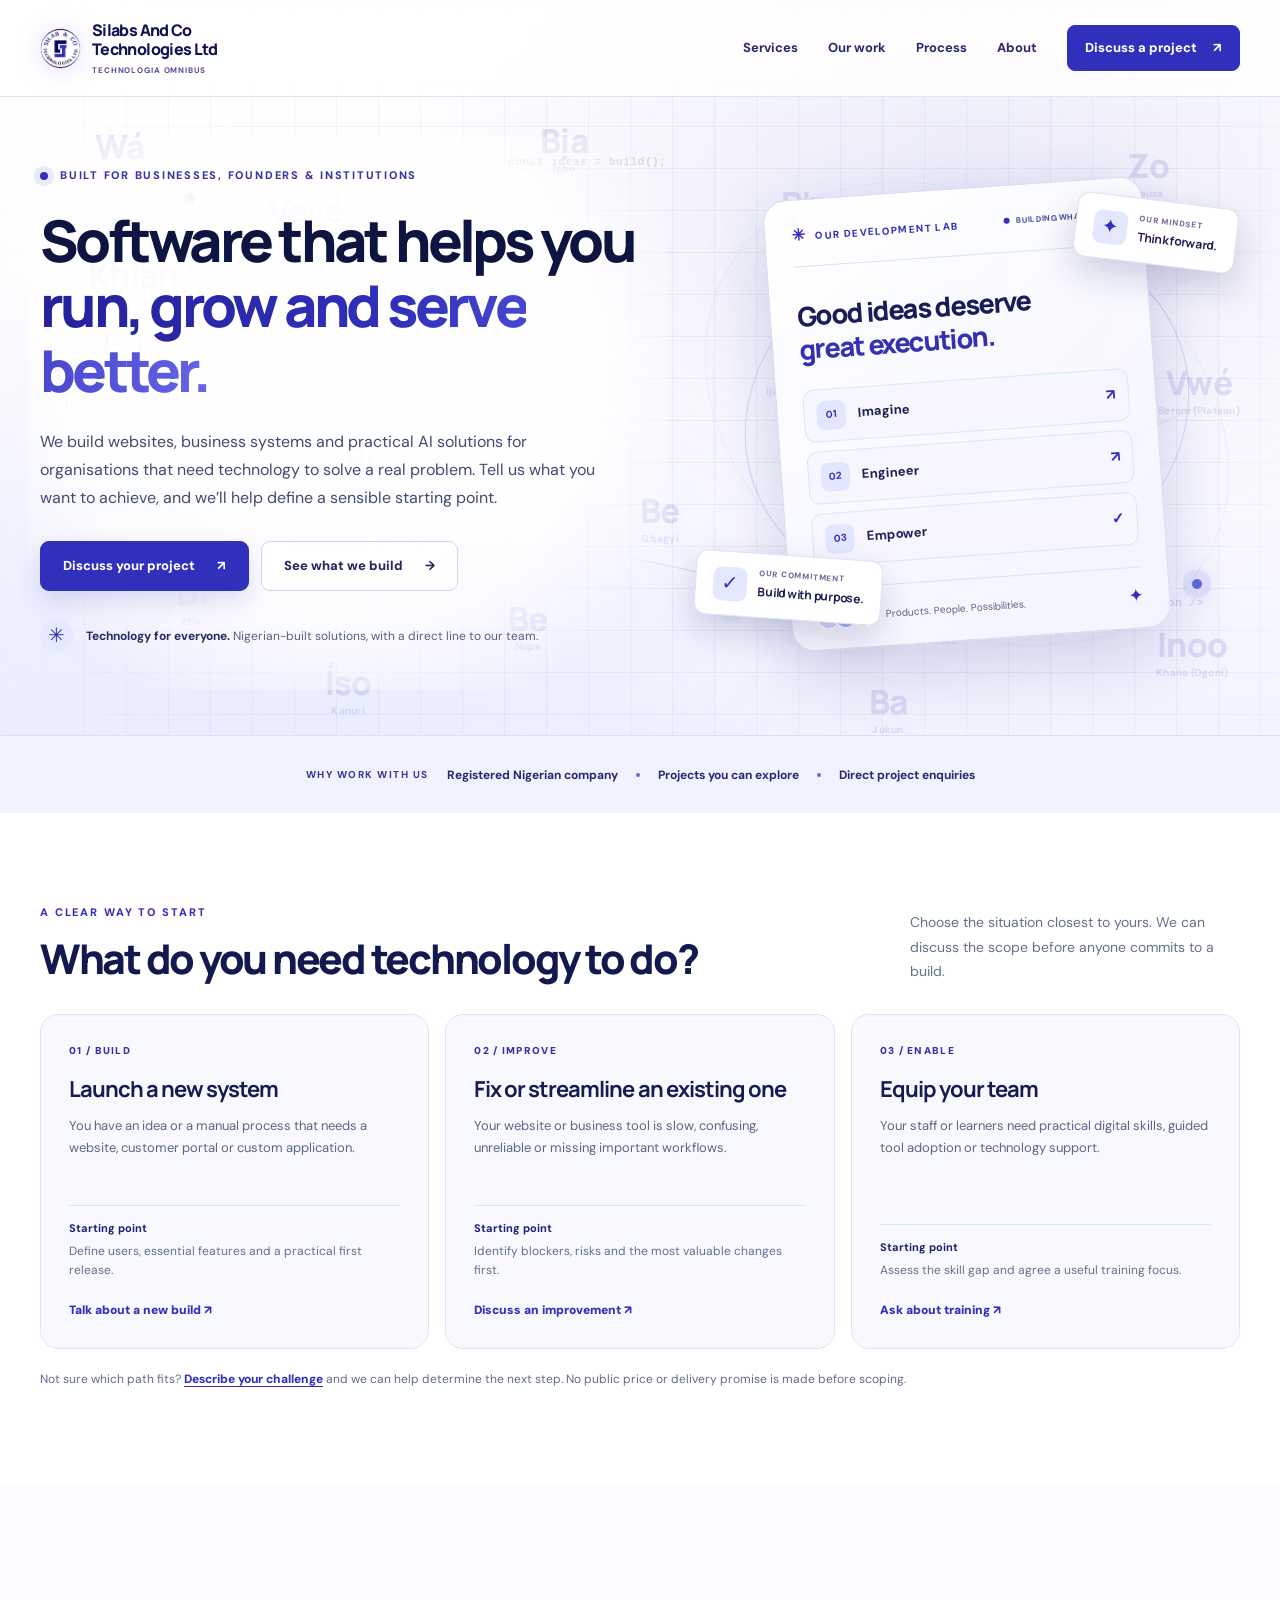
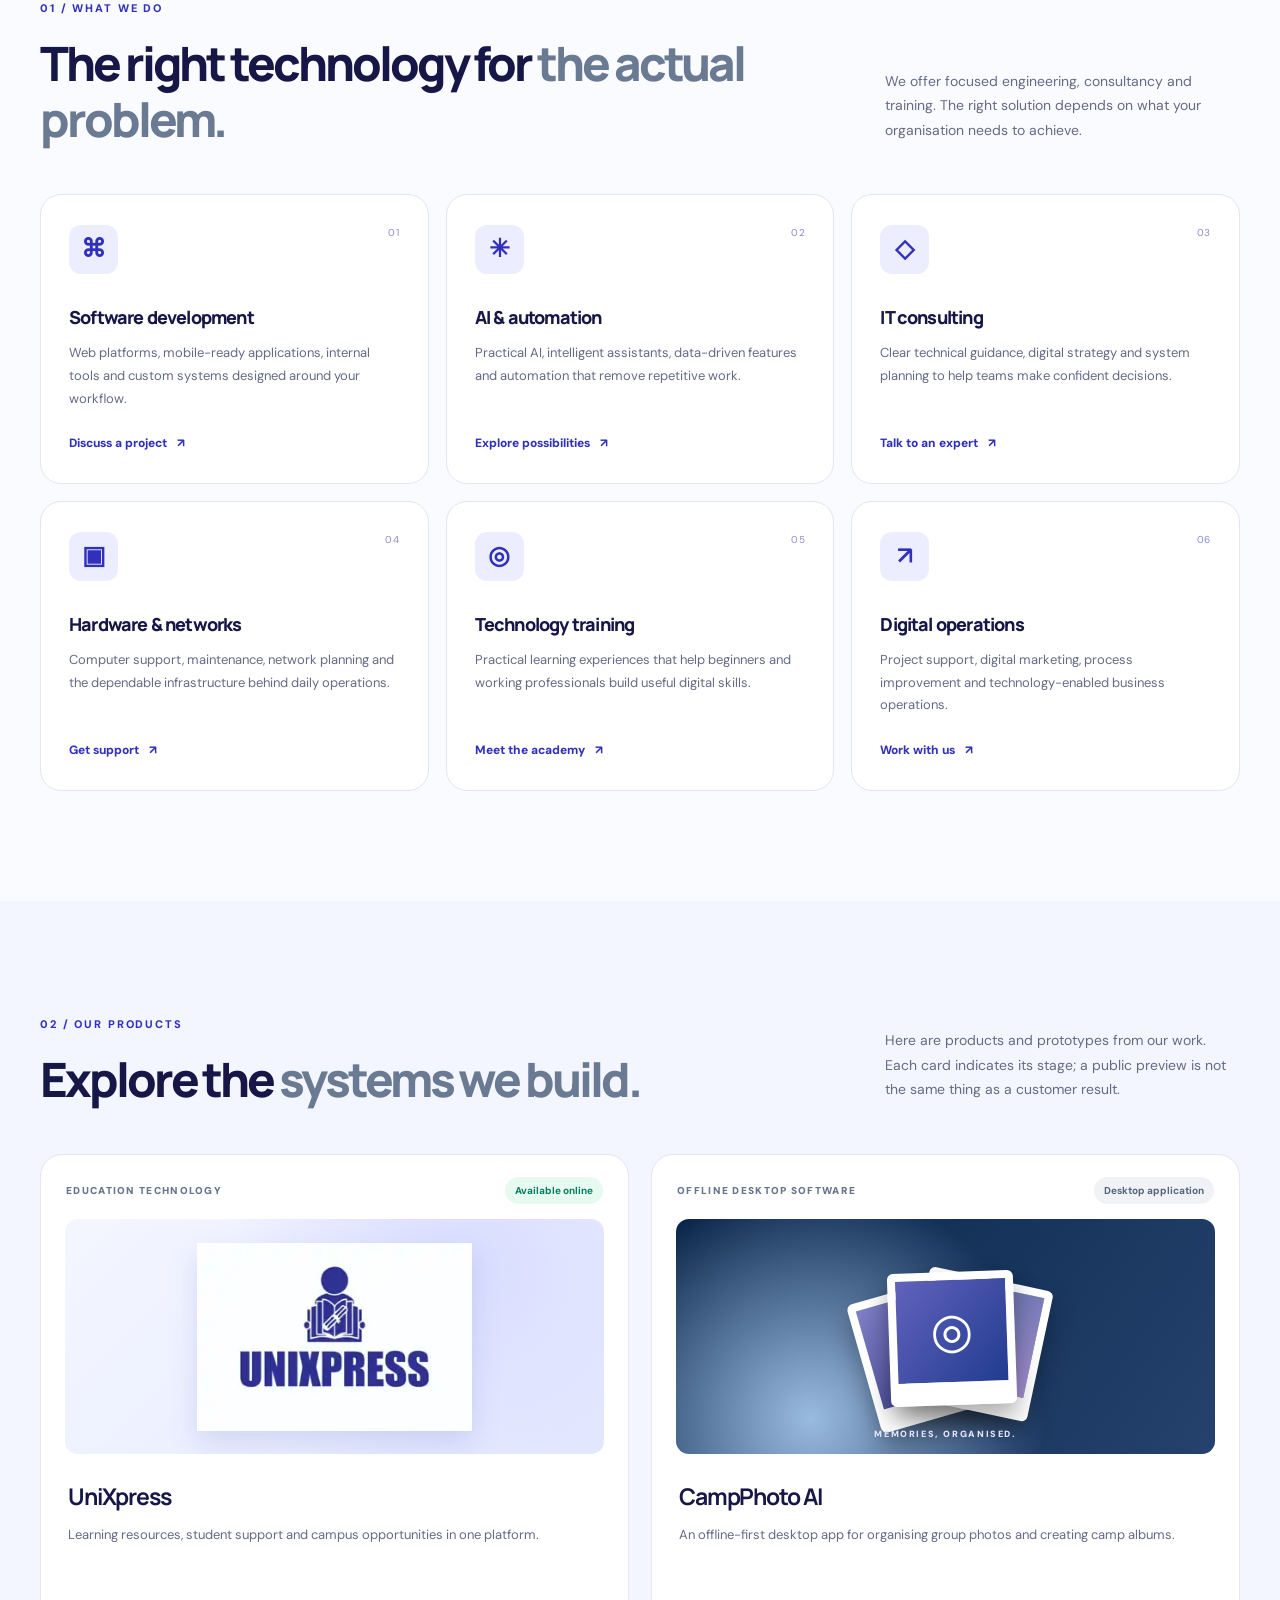
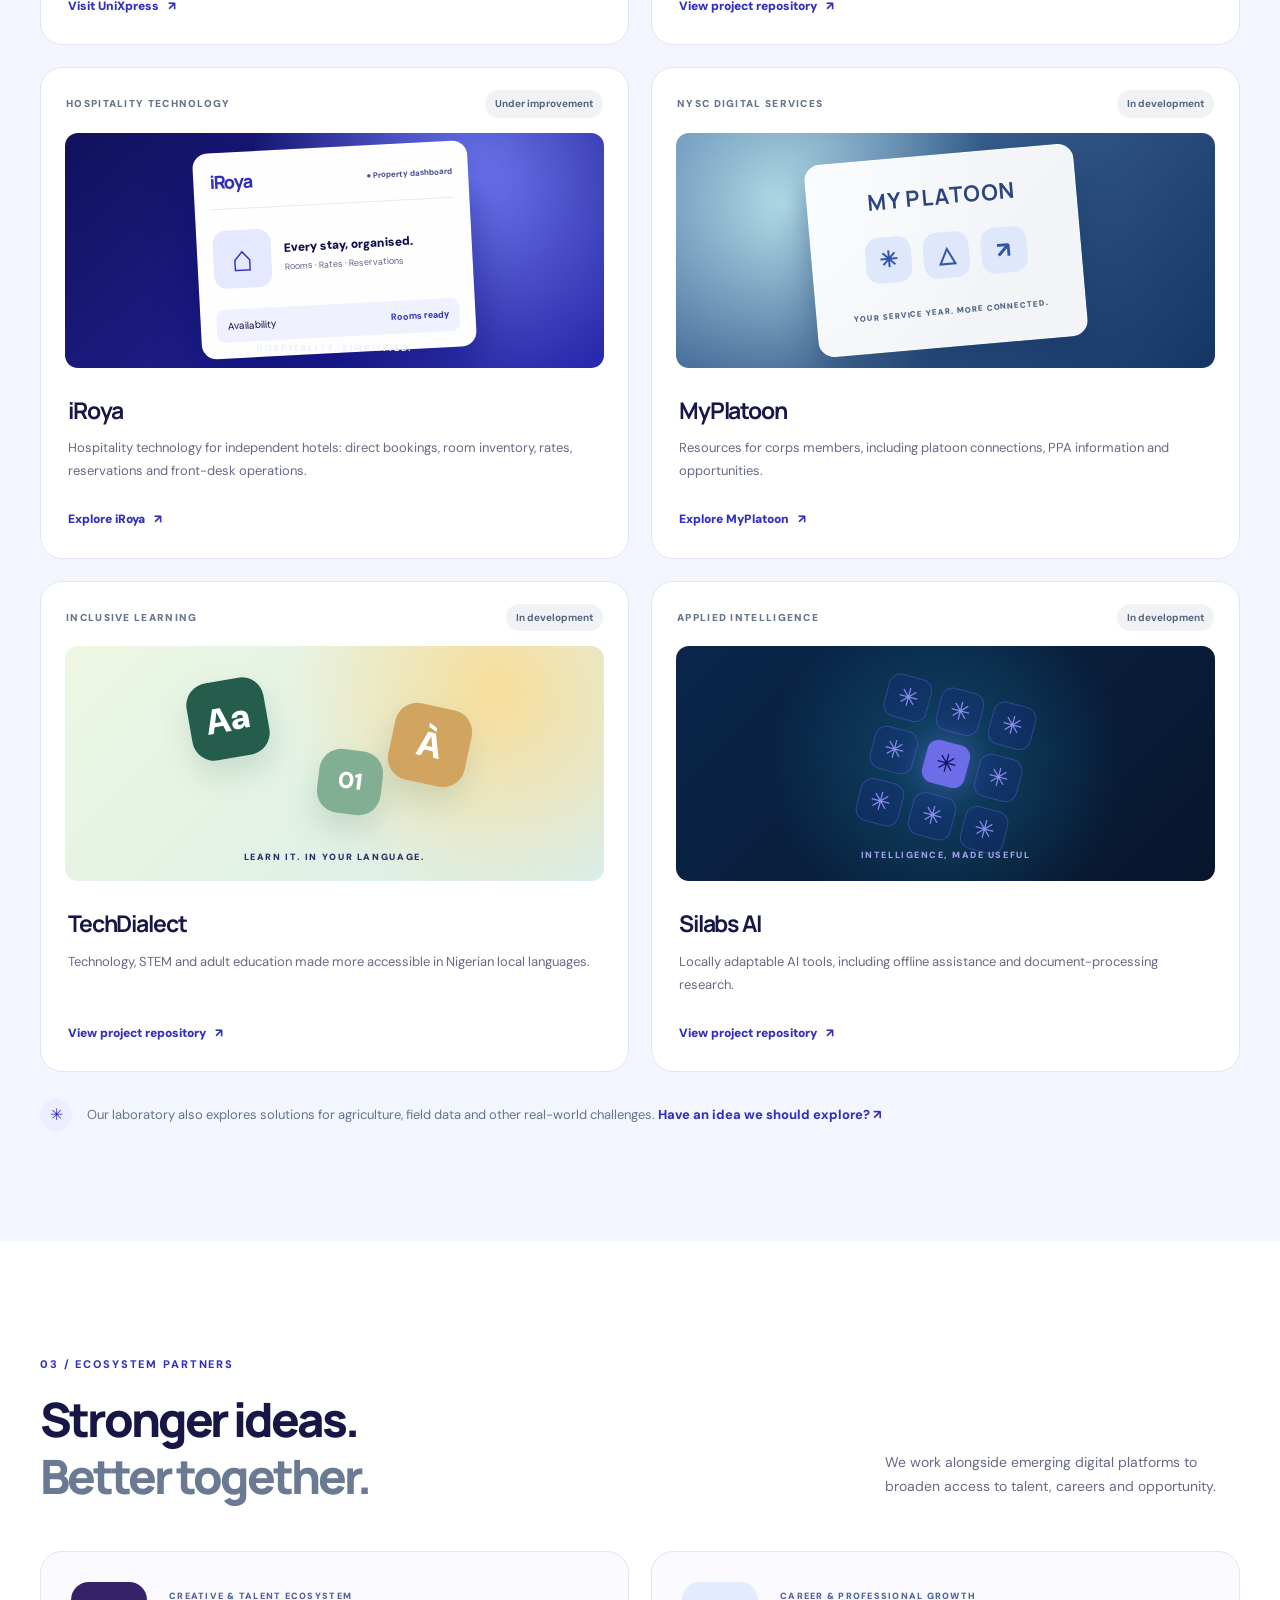
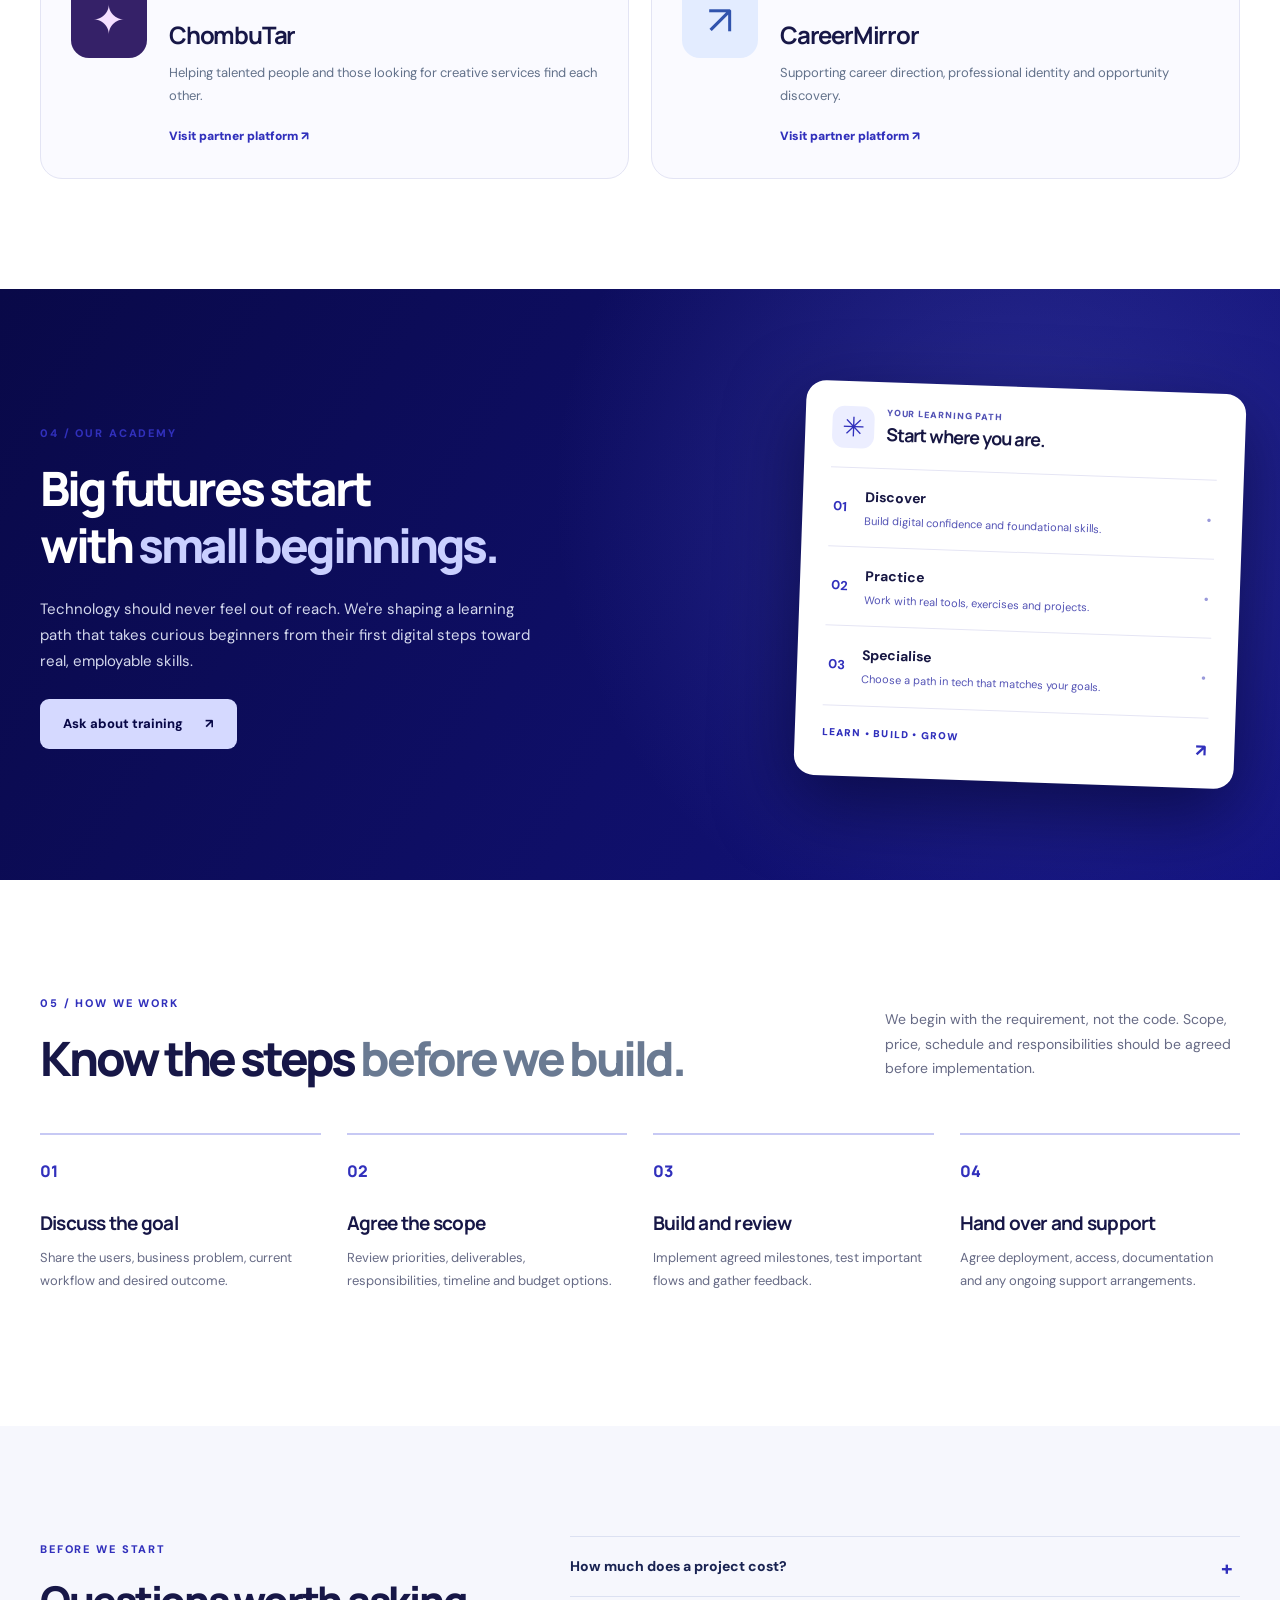
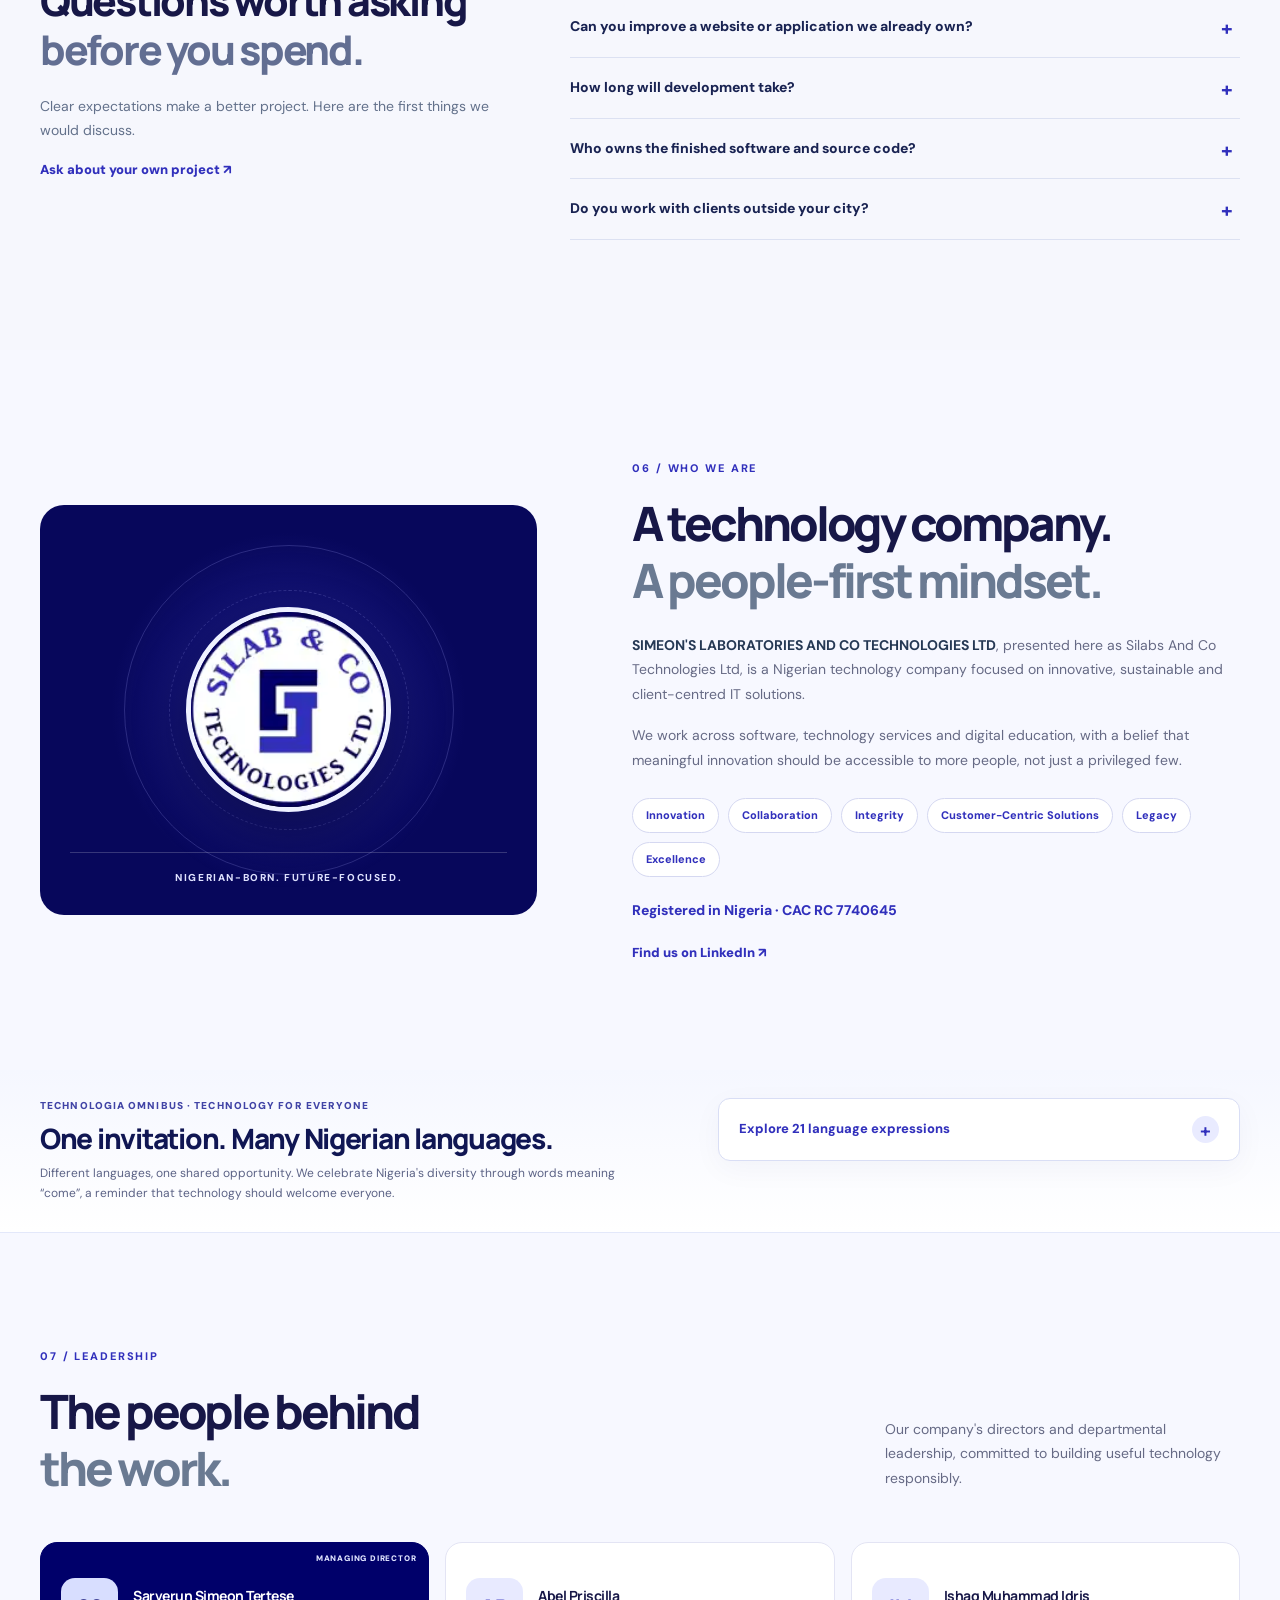
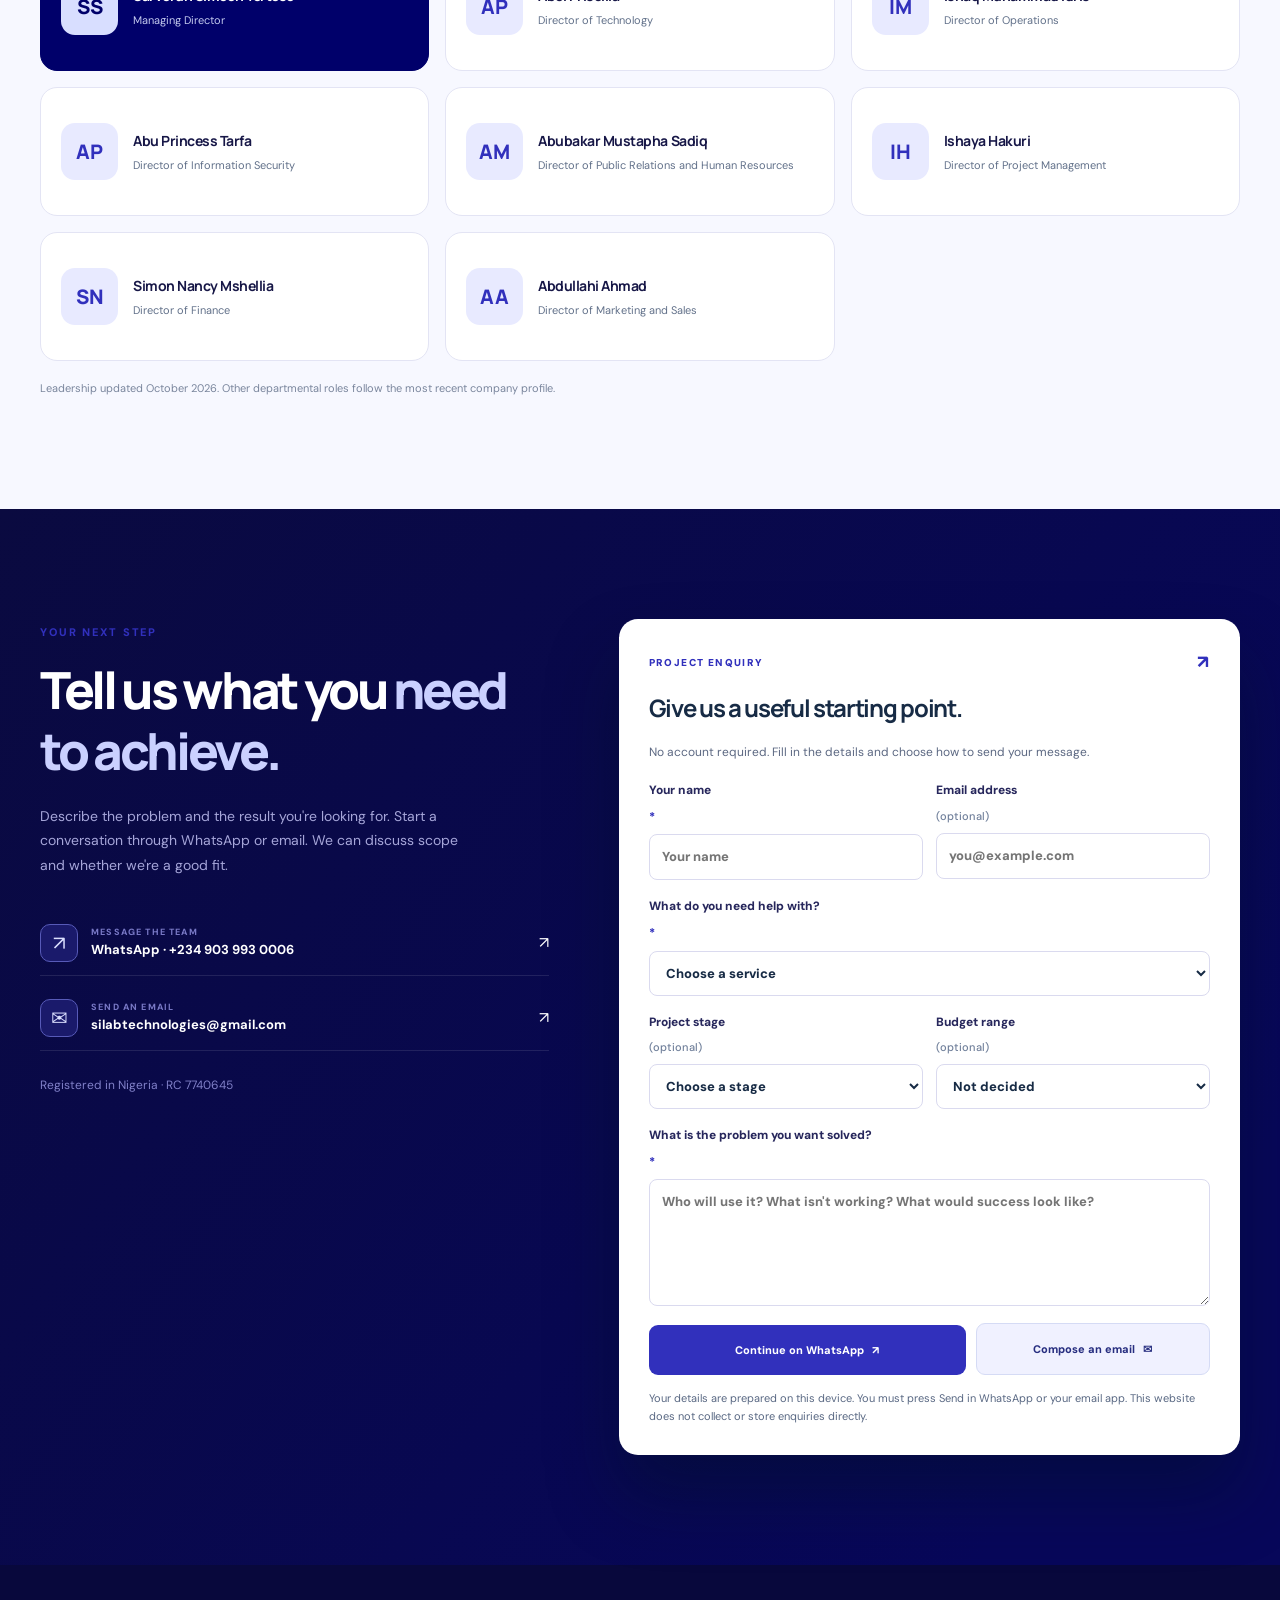
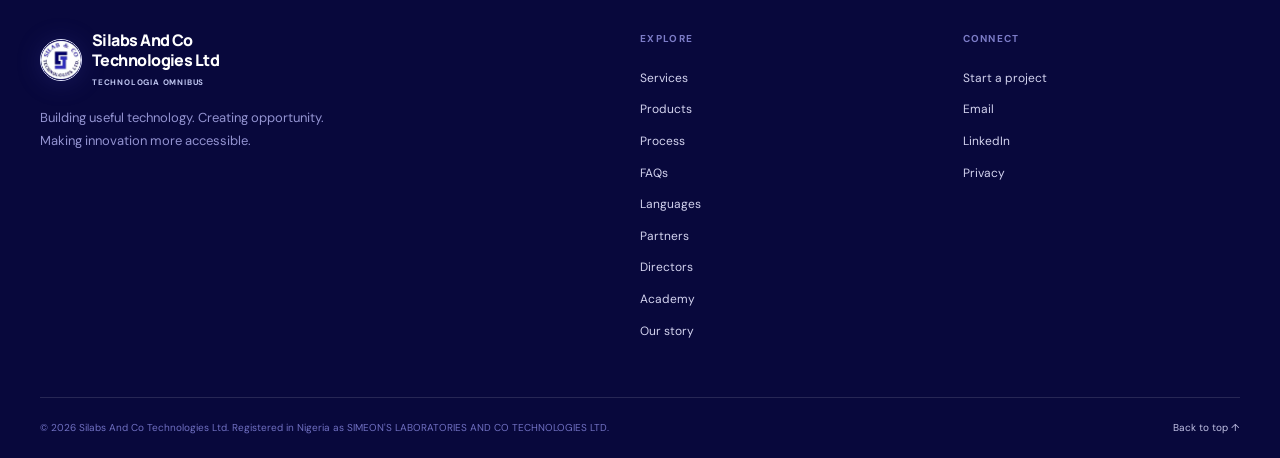
==== commit 8f5eb0ed: "Audit Silabs business funnel, improve offer clarity and build tested WhatsApp-first lead flow" ====
--- a/index.html
+++ b/index.html
@@ -7,17 +7,17 @@
   <meta name="description" content="Silabs And Co Technologies Ltd is a Nigerian technology company building practical software, AI solutions, digital infrastructure and technology education for people and organisations.">
   <meta property="og:type" content="website">
   <meta property="og:title" content="Silabs And Co Technologies Ltd | Technology for Everyone">
-  <meta property="og:description" content="We design, build and support technology that makes a real difference.">
+  <meta property="og:description" content="Custom websites, business systems, practical AI and IT support for organisations in Nigeria. Explore our work and discuss your project.">
   <meta property="og:locale" content="en_NG">
   <meta name="twitter:card" content="summary">
   <link rel="icon" type="image/webp" href="/assets/silabs-official.webp">
-  <link rel="stylesheet" href="/assets/styles.css?v=20261019-languages1">
+  <link rel="stylesheet" href="/assets/styles.css?v=20261020-business-audit1">
   <link rel="preconnect" href="https://fonts.googleapis.com">
   <link rel="preconnect" href="https://fonts.gstatic.com" crossorigin>
   <link href="https://fonts.googleapis.com/css2?family=DM+Sans:wght@400;500;600;700&family=Manrope:wght@400;500;600;700;800&display=swap" rel="stylesheet">
   <title>Silabs And Co Technologies Ltd | Technology for Everyone</title>
   <script type="application/ld+json">{"@context":"https://schema.org","@type":"Organization","name":"SIMEON'S LABORATORIES AND CO TECHNOLOGIES LTD","alternateName":"Silabs And Co Technologies Ltd","description":"Nigerian technology company providing software development, technology education, consulting, AI solutions and IT services.","email":"silabtechnologies@gmail.com","telephone":"+2349039930006","areaServed":"NG","sameAs":["https://ng.linkedin.com/company/silabstechnologies"]}</script>
-  <script src="/assets/site.js" defer></script>
+  <script src="/assets/site.js?v=20261020-business-audit1" defer></script>
 </head>
 <body>
   <a class="skip-link" href="#main">Skip to content</a>
@@ -30,9 +30,8 @@
         </a>
         <button class="menu-toggle" type="button" aria-label="Open navigation" aria-controls="primary-nav" aria-expanded="false"><span></span><span></span><span></span></button>
         <nav class="primary-nav" id="primary-nav" aria-label="Primary navigation">
-          <a href="#services">Services</a><a href="#products">Products</a><a href="#languages">Languages</a><a href="#partners">Partners</a><a href="#directors">Directors</a><a href="#about">About</a>
-          <a class="nav-contact" href="#contact">Let's talk <span aria-hidden="true">↗</span></a>
-        </nav>
+<a href="#services">Services</a><a href="#products">Our work</a><a href="#approach">Process</a><a href="#about">About</a><a class="nav-contact" href="#contact">Discuss a project <span aria-hidden="true">↗</span></a>
+</nav>
       </div>
     </header>
 
@@ -69,14 +68,14 @@
           <span class="language-float language-21" data-word="Ba" data-language="Jukun"></span>
         </div>
         <div class="hero-copy">
-          <div class="eyebrow"><span class="eyebrow-dot"></span> YOUR IDEAS. OUR ENGINEERING.</div>
-          <h1 id="hero-title">Technology for a <span class="text-gradient">world in motion.</span></h1>
-          <p class="hero-lead">We turn bold ideas into useful digital products, dependable IT solutions and skills that open doors. Built in Nigeria. Designed for real people.</p>
+          <div class="eyebrow"><span class="eyebrow-dot"></span> BUILT FOR BUSINESSES, FOUNDERS &amp; INSTITUTIONS</div>
+          <h1 id="hero-title">Software that helps you <span class="text-gradient">run, grow and serve better.</span></h1>
+          <p class="hero-lead">We build websites, business systems and practical AI solutions for organisations that need technology to solve a real problem. Tell us what you want to achieve, and we’ll help define a sensible starting point.</p>
           <div class="hero-actions">
-            <a class="button button-primary" href="#contact">Start your project <span aria-hidden="true">↗</span></a>
-            <a class="button button-outline" href="#products">Explore our work <span aria-hidden="true">→</span></a>
-          </div>
-          <div class="hero-footnote"><span class="footnote-icon" aria-hidden="true">✳</span><span><strong>Technology for everyone.</strong> It's more than our motto. It's how we work.</span></div>
+            <a class="button button-primary" href="#contact">Discuss your project <span aria-hidden="true">↗</span></a>
+            <a class="button button-outline" href="#products">See what we build <span aria-hidden="true">→</span></a>
+          </div>
+          <div class="hero-footnote"><span class="footnote-icon" aria-hidden="true">✳</span><span><strong>Technology for everyone.</strong> Nigerian-built solutions, with a direct line to our team.</span></div>
         </div>
         <div class="hero-art" aria-label="Illustration of connected digital solutions">
           <div class="orbit orbit-one"></div><div class="orbit orbit-two"></div>
@@ -91,8 +90,107 @@
           <div class="floating-tag float-bottom"><span class="float-check">✓</span><div><small>OUR COMMITMENT</small><strong>Build with purpose.</strong></div></div>
         </div>
       </section>
-      <div class="capability-band"><div class="container capability-inner"><span>WHAT WE BELIEVE IN</span><strong>Human-centred design</strong><i></i><strong>Useful innovation</strong><i></i><strong>Lasting value</strong><i></i><strong>Access for all</strong></div></div>
+      <div class="capability-band" aria-label="Company facts"><div class="container capability-inner"><span>WHY WORK WITH US</span><strong>Registered Nigerian company</strong><i></i><strong>Projects you can explore</strong><i></i><strong>Direct project enquiries</strong></div></div>
   </div>
+
+  <section class="section offers-section" id="start" aria-labelledby="offers-title">
+    <div class="container">
+      <div class="offer-heading"><div><span class="section-kicker">A CLEAR WAY TO START</span><h2 id="offers-title">What do you need technology to do?</h2></div><p>Choose the situation closest to yours. We can discuss the scope before anyone commits to a build.</p></div>
+      <div class="offers-grid">
+        <article class="offer-card"><span class="offer-step">01 / BUILD</span><h3>Launch a new system</h3><p>You have an idea or a manual process that needs a website, customer portal or custom application.</p><div class="offer-result"><strong>Starting point</strong><span>Define users, essential features and a practical first release.</span></div><a href="#contact" data-enquiry-service="Software development">Talk about a new build <span aria-hidden="true">↗</span></a></article>
+        <article class="offer-card"><span class="offer-step">02 / IMPROVE</span><h3>Fix or streamline an existing one</h3><p>Your website or business tool is slow, confusing, unreliable or missing important workflows.</p><div class="offer-result"><strong>Starting point</strong><span>Identify blockers, risks and the most valuable changes first.</span></div><a href="#contact" data-enquiry-service="Software development">Discuss an improvement <span aria-hidden="true">↗</span></a></article>
+        <article class="offer-card"><span class="offer-step">03 / ENABLE</span><h3>Equip your team</h3><p>Your staff or learners need practical digital skills, guided tool adoption or technology support.</p><div class="offer-result"><strong>Starting point</strong><span>Assess the skill gap and agree a useful training focus.</span></div><a href="#contact" data-enquiry-service="Training &amp; academy">Ask about training <span aria-hidden="true">↗</span></a></article>
+      </div>
+      <p class="offer-notice">Not sure which path fits? <a href="#contact">Describe your challenge</a> and we can help determine the next step. No public price or delivery promise is made before scoping.</p>
+    </div>
+  </section>
+
+  <section class="section services-section" id="services" aria-labelledby="services-title">
+    <div class="container">
+      <div class="section-top"><div><span class="section-kicker">01 / WHAT WE DO</span><h2 id="services-title">The right technology for <span>the actual problem.</span></h2></div><p>We offer focused engineering, consultancy and training. The right solution depends on what your organisation needs to achieve.</p></div>
+      <div class="services-grid">
+        <article class="service-card"><div class="service-head"><span class="service-symbol">⌘</span><span class="service-number">01</span></div><h3>Software development</h3><p>Web platforms, mobile-ready applications, internal tools and custom systems designed around your workflow.</p><a href="#contact" aria-label="Enquire about software development">Discuss a project <span aria-hidden="true">↗</span></a></article>
+        <article class="service-card"><div class="service-head"><span class="service-symbol">✳</span><span class="service-number">02</span></div><h3>AI &amp; automation</h3><p>Practical AI, intelligent assistants, data-driven features and automation that remove repetitive work.</p><a href="#contact" aria-label="Enquire about AI and automation">Explore possibilities <span aria-hidden="true">↗</span></a></article>
+        <article class="service-card"><div class="service-head"><span class="service-symbol">◇</span><span class="service-number">03</span></div><h3>IT consulting</h3><p>Clear technical guidance, digital strategy and system planning to help teams make confident decisions.</p><a href="#contact" aria-label="Enquire about IT consulting">Talk to an expert <span aria-hidden="true">↗</span></a></article>
+        <article class="service-card"><div class="service-head"><span class="service-symbol">▣</span><span class="service-number">04</span></div><h3>Hardware &amp; networks</h3><p>Computer support, maintenance, network planning and the dependable infrastructure behind daily operations.</p><a href="#contact" aria-label="Enquire about hardware and networks">Get support <span aria-hidden="true">↗</span></a></article>
+        <article class="service-card"><div class="service-head"><span class="service-symbol">◎</span><span class="service-number">05</span></div><h3>Technology training</h3><p>Practical learning experiences that help beginners and working professionals build useful digital skills.</p><a href="#academy" aria-label="Learn about our Academy">Meet the academy <span aria-hidden="true">↗</span></a></article>
+        <article class="service-card"><div class="service-head"><span class="service-symbol">↗</span><span class="service-number">06</span></div><h3>Digital operations</h3><p>Project support, digital marketing, process improvement and technology-enabled business operations.</p><a href="#contact" aria-label="Enquire about digital operations">Work with us <span aria-hidden="true">↗</span></a></article>
+      </div>
+    </div>
+  </section>
+
+  <section class="section products-section" id="products" aria-labelledby="products-title">
+    <div class="container">
+      <div class="section-top product-top"><div><span class="section-kicker">02 / OUR PRODUCTS</span><h2 id="products-title">Explore the <span>systems we build.</span></h2></div><p>Here are products and prototypes from our work. Each card indicates its stage; a public preview is not the same thing as a customer result.</p></div>
+      <div class="products-grid">
+<article class="product-card product-unixpress">
+<div class="product-card-upper"><span class="product-category">EDUCATION TECHNOLOGY</span><span class="status-pill status-live">Available online</span></div>
+<div class="product-art art-unixpress"><img class="unixpress-official-logo" src="/assets/unixpress-official.webp" alt="Official UniXpress logo" loading="lazy" width="320" height="218"></div>
+<div class="product-text"><h3>UniXpress</h3><p>Learning resources, student support and campus opportunities in one platform.</p><a class="product-link" href="https://unixpress.com.ng" target="_blank" rel="noopener noreferrer">Visit UniXpress <span aria-hidden="true">↗</span><span class="sr-only">(opens in new tab)</span></a></div>
+</article>
+<article class="product-card product-camp">
+<div class="product-card-upper"><span class="product-category">OFFLINE DESKTOP SOFTWARE</span><span class="status-pill">Desktop application</span></div>
+<div class="product-art art-camp"><div class="camp-photo-stack" aria-hidden="true"><div class="camp-shot shot-one"><span>✦</span></div><div class="camp-shot shot-two"><span>▥</span></div><div class="camp-shot shot-three"><span>◎</span></div></div><span class="product-art-caption">MEMORIES, ORGANISED.</span></div>
+<div class="product-text"><h3>CampPhoto AI</h3><p>An offline-first desktop app for organising group photos and creating camp albums.</p><a class="product-link" href="https://github.com/Simmyt3r/Camp-photo-ai" target="_blank" rel="noopener noreferrer">View project repository <span aria-hidden="true">↗</span><span class="sr-only">(opens in new tab)</span></a></div>
+</article>
+<article class="product-card product-iroya">
+<div class="product-card-upper"><span class="product-category">HOSPITALITY TECHNOLOGY</span><span class="status-pill">Under improvement</span></div>
+<div class="product-art art-iroya"><div class="iroya-hotel" aria-hidden="true"><div class="iroya-hotel-head"><span class="hotel-mini-logo">iRoya</span><span class="hotel-mini-status">● Property dashboard</span></div><div class="iroya-hotel-body"><span class="hotel-mini-icon">⌂</span><div><strong>Every stay, organised.</strong><small>Rooms · Rates · Reservations</small></div></div><div class="iroya-hotel-bottom"><span>Availability</span><b>Rooms ready</b></div></div><span class="product-art-caption">HOSPITALITY, SIMPLIFIED.</span></div>
+<div class="product-text"><h3>iRoya</h3><p>Hospitality technology for independent hotels: direct bookings, room inventory, rates, reservations and front-desk operations.</p><a class="product-link" href="https://iroya.vercel.app" target="_blank" rel="noopener noreferrer">Explore iRoya <span aria-hidden="true">↗</span><span class="sr-only">(opens in new tab)</span></a></div>
+</article>
+<article class="product-card product-platoon">
+<div class="product-card-upper"><span class="product-category">NYSC DIGITAL SERVICES</span><span class="status-pill">In development</span></div>
+<div class="product-art art-platoon"><div class="platoon-board" aria-hidden="true"><strong>MY PLATOON</strong><div><span>✳</span><span>△</span><span>↗</span></div><small>YOUR SERVICE YEAR. MORE CONNECTED.</small></div></div>
+<div class="product-text"><h3>MyPlatoon</h3><p>Resources for corps members, including platoon connections, PPA information and opportunities.</p><a class="product-link" href="https://platoon5.vercel.app" target="_blank" rel="noopener noreferrer">Explore MyPlatoon <span aria-hidden="true">↗</span><span class="sr-only">(opens in new tab)</span></a></div>
+</article>
+<article class="product-card product-techdialect">
+<div class="product-card-upper"><span class="product-category">INCLUSIVE LEARNING</span><span class="status-pill">In development</span></div>
+<div class="product-art art-techdialect"><div class="language-bubble one">Aa</div><div class="language-bubble two">À</div><div class="language-bubble three">01</div><div class="art-caption">LEARN IT. IN YOUR LANGUAGE.</div></div>
+<div class="product-text"><h3>TechDialect</h3><p>Technology, STEM and adult education made more accessible in Nigerian local languages.</p><a class="product-link" href="https://github.com/Simmyt3r/techdialect" target="_blank" rel="noopener noreferrer">View project repository <span aria-hidden="true">↗</span><span class="sr-only">(opens in new tab)</span></a></div>
+</article>
+<article class="product-card product-ai">
+<div class="product-card-upper"><span class="product-category">APPLIED INTELLIGENCE</span><span class="status-pill">In development</span></div>
+<div class="product-art art-ai"><div class="ai-grid" aria-hidden="true"><span>✳</span><span>✳</span><span>✳</span><span>✳</span><span>✳</span><span>✳</span><span>✳</span><span>✳</span><span>✳</span></div><div class="ai-art-text">INTELLIGENCE, MADE USEFUL</div></div>
+<div class="product-text"><h3>Silabs AI</h3><p>Locally adaptable AI tools, including offline assistance and document-processing research.</p><a class="product-link" href="https://github.com/Simmyt3r/silabs-ai" target="_blank" rel="noopener noreferrer">View project repository <span aria-hidden="true">↗</span><span class="sr-only">(opens in new tab)</span></a></div>
+</article>
+      </div>
+      <div class="product-bottom-note"><span class="note-orb">✳</span><p>Our laboratory also explores solutions for agriculture, field data and other real-world challenges. <a href="#contact">Have an idea we should explore? <span aria-hidden="true">↗</span></a></p></div>
+    </div>
+  </section>
+
+  <section class="section partners-section" id="partners" aria-labelledby="partners-title">
+    <div class="container">
+      <div class="section-top"><div><span class="section-kicker">03 / ECOSYSTEM PARTNERS</span><h2 id="partners-title">Stronger ideas.<br><span>Better together.</span></h2></div><p>We work alongside emerging digital platforms to broaden access to talent, careers and opportunity.</p></div>
+      <div class="partners-grid">
+        <article class="partner-card partner-chombutar"><div class="partner-mark" aria-hidden="true">✦</div><div class="partner-body"><span class="partner-eyebrow">CREATIVE &amp; TALENT ECOSYSTEM</span><h3>ChombuTar</h3><p>Helping talented people and those looking for creative services find each other.</p><a href="https://chombutar.vercel.app" target="_blank" rel="noopener noreferrer">Visit partner platform <span aria-hidden="true">↗</span><span class="sr-only">(opens in new tab)</span></a></div></article>
+        <article class="partner-card partner-career"><div class="partner-mark" aria-hidden="true">↗</div><div class="partner-body"><span class="partner-eyebrow">CAREER &amp; PROFESSIONAL GROWTH</span><h3>CareerMirror</h3><p>Supporting career direction, professional identity and opportunity discovery.</p><a href="https://mycareermirror.vercel.app" target="_blank" rel="noopener noreferrer">Visit partner platform <span aria-hidden="true">↗</span><span class="sr-only">(opens in new tab)</span></a></div></article>
+      </div>
+    </div>
+  </section>
+  <section class="academy-section" id="academy" aria-labelledby="academy-title">
+    <div class="container academy-layout">
+      <div class="academy-left"><span class="section-kicker light-kicker">04 / OUR ACADEMY</span><h2 id="academy-title">Big futures start<br>with <em>small beginnings.</em></h2><p>Technology should never feel out of reach. We're shaping a learning path that takes curious beginners from their first digital steps toward real, employable skills.</p><a class="button button-primary" href="mailto:silabtechnologies@gmail.com?subject=Silabs%20And%20Co%20Technologies%20Ltd%20Academy%20Enquiry">Ask about training <span aria-hidden="true">↗</span></a></div>
+      <div class="academy-right"><div class="learning-card"><div class="learning-title"><span class="learning-icon">✳</span><div><small>YOUR LEARNING PATH</small><strong>Start where you are.</strong></div></div><div class="learning-step"><b>01</b><div><strong>Discover</strong><small>Build digital confidence and foundational skills.</small></div><span>●</span></div><div class="learning-step"><b>02</b><div><strong>Practice</strong><small>Work with real tools, exercises and projects.</small></div><span>●</span></div><div class="learning-step"><b>03</b><div><strong>Specialise</strong><small>Choose a path in tech that matches your goals.</small></div><span>●</span></div><div class="learning-foot">LEARN • BUILD • GROW <span>↗</span></div></div></div>
+    </div>
+  </section>
+
+  <section class="section approach-section" id="approach" aria-labelledby="approach-title">
+    <div class="container"><div class="section-top"><div><span class="section-kicker">05 / HOW WE WORK</span><h2 id="approach-title">Know the steps <span>before we build.</span></h2></div><p>We begin with the requirement, not the code. Scope, price, schedule and responsibilities should be agreed before implementation.</p></div><div class="approach-steps"><article><span>01</span><h3>Discuss the goal</h3><p>Share the users, business problem, current workflow and desired outcome.</p></article><article><span>02</span><h3>Agree the scope</h3><p>Review priorities, deliverables, responsibilities, timeline and budget options.</p></article><article><span>03</span><h3>Build and review</h3><p>Implement agreed milestones, test important flows and gather feedback.</p></article><article><span>04</span><h3>Hand over and support</h3><p>Agree deployment, access, documentation and any ongoing support arrangements.</p></article></div></div>
+  </section>
+
+  <section class="section faq-section" id="faq" aria-labelledby="faq-title">
+    <div class="container faq-layout"><div><span class="section-kicker">BEFORE WE START</span><h2 id="faq-title">Questions worth asking <span>before you spend.</span></h2><p class="faq-intro">Clear expectations make a better project. Here are the first things we would discuss.</p><a class="text-link" href="#contact">Ask about your own project <span aria-hidden="true">↗</span></a></div>
+      <div class="faq-list">
+        <details><summary>How much does a project cost?</summary><p>It depends on the scope, integrations and support required. Share your requirements and budget range so we can discuss options. We do not publish a one-size-fits-all quote.</p></details>
+        <details><summary>Can you improve a website or application we already own?</summary><p>Yes, improvement and maintenance work can be discussed. We would first review the current system, access arrangements and technical risks before proposing changes.</p></details>
+        <details><summary>How long will development take?</summary><p>Timelines depend on complexity, approvals and dependencies. A delivery schedule and milestones should be discussed after requirements are understood.</p></details>
+        <details><summary>Who owns the finished software and source code?</summary><p>Ownership, licensing, hosting, access and handover terms should be documented in the project agreement. Do not assume every engagement uses the same terms.</p></details>
+        <details><summary>Do you work with clients outside your city?</summary><p>We are based in Nigeria and welcome enquiries from organisations in other locations. The practical delivery and support arrangements are agreed for each engagement.</p></details>
+      </div>
+    </div>
+  </section>
+
+  <section class="about-section" id="about" aria-labelledby="about-title"><div class="container about-layout"><div class="about-graphic" aria-hidden="true"><div class="about-ring about-ring-a"></div><div class="about-ring about-ring-b"></div><img class="about-official-logo" src="/assets/silabs-official.webp" alt="" loading="lazy" width="240" height="232"><div class="about-tag">NIGERIAN-BORN. FUTURE-FOCUSED.</div></div><div class="about-copy"><span class="section-kicker">06 / WHO WE ARE</span><h2 id="about-title">A technology company.<br><span>A people-first mindset.</span></h2><p><strong>SIMEON'S LABORATORIES AND CO TECHNOLOGIES LTD</strong>, presented here as Silabs And Co Technologies Ltd, is a Nigerian technology company focused on innovative, sustainable and client-centred IT solutions.</p><p>We work across software, technology services and digital education, with a belief that meaningful innovation should be accessible to more people, not just a privileged few.</p><div class="value-list" aria-label="ICICLE corporate values"><span>Innovation</span><span>Collaboration</span><span>Integrity</span><span>Customer-Centric Solutions</span><span>Legacy</span><span>Excellence</span></div><p class="registration-number">Registered in Nigeria · CAC RC 7740645</p><a class="text-link" href="https://ng.linkedin.com/company/silabstechnologies" target="_blank" rel="noopener noreferrer">Find us on LinkedIn <span aria-hidden="true">↗</span><span class="sr-only">(opens in new tab)</span></a></div></div></section>
 
   <section class="language-section" id="languages" aria-labelledby="languages-title">
     <div class="container language-section-inner">
@@ -111,81 +209,6 @@
       </details>
     </div>
   </section>
-
-  <section class="section services-section" id="services" aria-labelledby="services-title">
-    <div class="container">
-      <div class="section-top"><div><span class="section-kicker">01 / WHAT WE DO</span><h2 id="services-title">Real challenges.<br><span>Thoughtful solutions.</span></h2></div><p>From first sketch to final launch, we help individuals, businesses and institutions make technology work for them.</p></div>
-      <div class="services-grid">
-        <article class="service-card"><div class="service-head"><span class="service-symbol">⌘</span><span class="service-number">01</span></div><h3>Software development</h3><p>Web platforms, mobile-ready applications, internal tools and custom systems designed around your workflow.</p><a href="#contact" aria-label="Enquire about software development">Discuss a project <span aria-hidden="true">↗</span></a></article>
-        <article class="service-card"><div class="service-head"><span class="service-symbol">✳</span><span class="service-number">02</span></div><h3>AI &amp; automation</h3><p>Practical AI, intelligent assistants, data-driven features and automation that remove repetitive work.</p><a href="#contact" aria-label="Enquire about AI and automation">Explore possibilities <span aria-hidden="true">↗</span></a></article>
-        <article class="service-card"><div class="service-head"><span class="service-symbol">◇</span><span class="service-number">03</span></div><h3>IT consulting</h3><p>Clear technical guidance, digital strategy and system planning to help teams make confident decisions.</p><a href="#contact" aria-label="Enquire about IT consulting">Talk to an expert <span aria-hidden="true">↗</span></a></article>
-        <article class="service-card"><div class="service-head"><span class="service-symbol">▣</span><span class="service-number">04</span></div><h3>Hardware &amp; networks</h3><p>Computer support, maintenance, network planning and the dependable infrastructure behind daily operations.</p><a href="#contact" aria-label="Enquire about hardware and networks">Get support <span aria-hidden="true">↗</span></a></article>
-        <article class="service-card"><div class="service-head"><span class="service-symbol">◎</span><span class="service-number">05</span></div><h3>Technology training</h3><p>Practical learning experiences that help beginners and working professionals build useful digital skills.</p><a href="#academy" aria-label="Learn about our Academy">Meet the academy <span aria-hidden="true">↗</span></a></article>
-        <article class="service-card"><div class="service-head"><span class="service-symbol">↗</span><span class="service-number">06</span></div><h3>Digital operations</h3><p>Project support, digital marketing, process improvement and technology-enabled business operations.</p><a href="#contact" aria-label="Enquire about digital operations">Work with us <span aria-hidden="true">↗</span></a></article>
-      </div>
-    </div>
-  </section>
-
-  <section class="section products-section" id="products" aria-labelledby="products-title">
-    <div class="container">
-      <div class="section-top product-top"><div><span class="section-kicker">02 / OUR PRODUCTS</span><h2 id="products-title">Not just ideas.<br><span>Things we're building.</span></h2></div><p>Our product lab explores how accessible technology can make education, work and everyday life better.</p></div>
-      <div class="products-grid">
-<article class="product-card product-unixpress">
-<div class="product-card-upper"><span class="product-category">EDUCATION TECHNOLOGY</span><span class="status-pill status-live">Available online</span></div>
-<div class="product-art art-unixpress"><img class="unixpress-official-logo" src="/assets/unixpress-official.webp" alt="Official UniXpress logo" loading="lazy" width="320" height="218"></div>
-<div class="product-text"><h3>UniXpress</h3><p>Learning resources, student support and campus opportunities in one platform.</p><a class="product-link" href="https://unixpress.com.ng" target="_blank" rel="noopener noreferrer">Visit UniXpress <span aria-hidden="true">↗</span><span class="sr-only">(opens in new tab)</span></a></div>
-</article>
-<article class="product-card product-camp">
-<div class="product-card-upper"><span class="product-category">OFFLINE DESKTOP SOFTWARE</span><span class="status-pill">Desktop application</span></div>
-<div class="product-art art-camp"><div class="camp-photo-stack" aria-hidden="true"><div class="camp-shot shot-one"><span>✦</span></div><div class="camp-shot shot-two"><span>▥</span></div><div class="camp-shot shot-three"><span>◎</span></div></div><span class="product-art-caption">MEMORIES, ORGANISED.</span></div>
-<div class="product-text"><h3>CampPhoto AI</h3><p>An offline-first desktop app for organising group photos and creating camp albums.</p><a class="product-link" href="https://github.com/Simmyt3r/Camp-photo-ai" target="_blank" rel="noopener noreferrer">View project repository <span aria-hidden="true">↗</span><span class="sr-only">(opens in new tab)</span></a></div>
-</article>
-<article class="product-card product-iroya">
-<div class="product-card-upper"><span class="product-category">HOSPITALITY TECHNOLOGY</span><span class="status-pill">Under improvement</span></div>
-<div class="product-art art-iroya"><div class="iroya-hotel" aria-hidden="true"><div class="iroya-hotel-head"><span class="hotel-mini-logo">iRoya</span><span class="hotel-mini-status">● Property dashboard</span></div><div class="iroya-hotel-body"><span class="hotel-mini-icon">⌂</span><div><strong>Every stay, organised.</strong><small>Rooms · Rates · Reservations</small></div></div><div class="iroya-hotel-bottom"><span>Availability</span><b>Rooms ready</b></div></div><span class="product-art-caption">HOSPITALITY, SIMPLIFIED.</span></div>
-<div class="product-text"><h3>iRoya</h3><p>Hospitality technology for independent hotels: direct bookings, room inventory, rates, reservations and front-desk operations.</p><a class="product-link" href="https://iroya.vercel.app" target="_blank" rel="noopener noreferrer">Explore iRoya <span aria-hidden="true">↗</span><span class="sr-only">(opens in new tab)</span></a></div>
-</article>
-<article class="product-card product-platoon">
-<div class="product-card-upper"><span class="product-category">NYSC DIGITAL SERVICES</span><span class="status-pill">In development</span></div>
-<div class="product-art art-platoon"><div class="platoon-board" aria-hidden="true"><strong>MY PLATOON</strong><div><span>✳</span><span>△</span><span>↗</span></div><small>YOUR SERVICE YEAR. MORE CONNECTED.</small></div></div>
-<div class="product-text"><h3>MyPlatoon</h3><p>Resources for corps members, including platoon connections, PPA information and opportunities.</p><a class="product-link" href="https://platoon5.vercel.app" target="_blank" rel="noopener noreferrer">Explore MyPlatoon <span aria-hidden="true">↗</span><span class="sr-only">(opens in new tab)</span></a></div>
-</article>
-<article class="product-card product-techdialect">
-<div class="product-card-upper"><span class="product-category">INCLUSIVE LEARNING</span><span class="status-pill">In development</span></div>
-<div class="product-art art-techdialect"><div class="language-bubble one">Aa</div><div class="language-bubble two">À</div><div class="language-bubble three">01</div><div class="art-caption">LEARN IT. IN YOUR LANGUAGE.</div></div>
-<div class="product-text"><h3>TechDialect</h3><p>Technology, STEM and adult education made more accessible in Nigerian local languages.</p><a class="product-link" href="https://github.com/Simmyt3r/techdialect" target="_blank" rel="noopener noreferrer">View project repository <span aria-hidden="true">↗</span><span class="sr-only">(opens in new tab)</span></a></div>
-</article>
-<article class="product-card product-ai">
-<div class="product-card-upper"><span class="product-category">APPLIED INTELLIGENCE</span><span class="status-pill">In development</span></div>
-<div class="product-art art-ai"><div class="ai-grid" aria-hidden="true"><span>✳</span><span>✳</span><span>✳</span><span>✳</span><span>✳</span><span>✳</span><span>✳</span><span>✳</span><span>✳</span></div><div class="ai-art-text">INTELLIGENCE, MADE USEFUL</div></div>
-<div class="product-text"><h3>Silabs AI</h3><p>Locally adaptable AI tools, including offline assistance and document-processing research.</p><a class="product-link" href="https://github.com/Simmyt3r/silabs-ai" target="_blank" rel="noopener noreferrer">View project repository <span aria-hidden="true">↗</span><span class="sr-only">(opens in new tab)</span></a></div>
-</article>
-      </div>
-      <div class="product-bottom-note"><span class="note-orb">✳</span><p>Our laboratory also explores solutions for agriculture, field data and other real-world challenges. <a href="#contact">Have an idea we should explore? <span aria-hidden="true">↗</span></a></p></div>
-    </div>
-  </section>
-
-  <section class="section partners-section" id="partners" aria-labelledby="partners-title">
-    <div class="container">
-      <div class="section-top"><div><span class="section-kicker">03 / ECOSYSTEM PARTNERS</span><h2 id="partners-title">Stronger ideas.<br><span>Better together.</span></h2></div><p>We work alongside emerging digital platforms to broaden access to talent, careers and opportunity.</p></div>
-      <div class="partners-grid">
-        <article class="partner-card partner-chombutar"><div class="partner-mark" aria-hidden="true">✦</div><div class="partner-body"><span class="partner-eyebrow">CREATIVE &amp; TALENT ECOSYSTEM</span><h3>ChombuTar</h3><p>Helping talented people and those looking for creative services find each other.</p><a href="https://chombutar.vercel.app" target="_blank" rel="noopener noreferrer">Visit partner platform <span aria-hidden="true">↗</span><span class="sr-only">(opens in new tab)</span></a></div></article>
-        <article class="partner-card partner-career"><div class="partner-mark" aria-hidden="true">↗</div><div class="partner-body"><span class="partner-eyebrow">CAREER &amp; PROFESSIONAL GROWTH</span><h3>CareerMirror</h3><p>Supporting career direction, professional identity and opportunity discovery.</p><a href="https://mycareermirror.vercel.app" target="_blank" rel="noopener noreferrer">Visit partner platform <span aria-hidden="true">↗</span><span class="sr-only">(opens in new tab)</span></a></div></article>
-      </div>
-    </div>
-  </section>
-  <section class="academy-section" id="academy" aria-labelledby="academy-title">
-    <div class="container academy-layout">
-      <div class="academy-left"><span class="section-kicker light-kicker">04 / OUR ACADEMY</span><h2 id="academy-title">Big futures start<br>with <em>small beginnings.</em></h2><p>Technology should never feel out of reach. We're shaping a learning path that takes curious beginners from their first digital steps toward real, employable skills.</p><a class="button button-primary" href="mailto:silabtechnologies@gmail.com?subject=Silabs%20And%20Co%20Technologies%20Ltd%20Academy%20Enquiry">Ask about training <span aria-hidden="true">↗</span></a></div>
-      <div class="academy-right"><div class="learning-card"><div class="learning-title"><span class="learning-icon">✳</span><div><small>YOUR LEARNING PATH</small><strong>Start where you are.</strong></div></div><div class="learning-step"><b>01</b><div><strong>Discover</strong><small>Build digital confidence and foundational skills.</small></div><span>●</span></div><div class="learning-step"><b>02</b><div><strong>Practice</strong><small>Work with real tools, exercises and projects.</small></div><span>●</span></div><div class="learning-step"><b>03</b><div><strong>Specialise</strong><small>Choose a path in tech that matches your goals.</small></div><span>●</span></div><div class="learning-foot">LEARN • BUILD • GROW <span>↗</span></div></div></div>
-    </div>
-  </section>
-
-  <section class="section approach-section" id="approach" aria-labelledby="approach-title">
-    <div class="container"><div class="section-top"><div><span class="section-kicker">05 / HOW WE WORK</span><h2 id="approach-title">Built on clarity.<br><span>Delivered with care.</span></h2></div><p>Good technology doesn't begin with writing code. It begins with understanding the problem.</p></div><div class="approach-steps"><article><span>01</span><h3>Listen first</h3><p>We understand the people, the problem and the outcome you actually need.</p></article><article><span>02</span><h3>Plan simply</h3><p>We define clear priorities, a realistic scope and a practical way forward.</p></article><article><span>03</span><h3>Build thoughtfully</h3><p>We design, engineer and test around how people will really use the solution.</p></article><article><span>04</span><h3>Keep improving</h3><p>We learn from feedback and focus on reliability, usefulness and longevity.</p></article></div></div>
-  </section>
-
-  <section class="about-section" id="about" aria-labelledby="about-title"><div class="container about-layout"><div class="about-graphic" aria-hidden="true"><div class="about-ring about-ring-a"></div><div class="about-ring about-ring-b"></div><img class="about-official-logo" src="/assets/silabs-official.webp" alt="" loading="lazy" width="240" height="232"><div class="about-tag">NIGERIAN-BORN. FUTURE-FOCUSED.</div></div><div class="about-copy"><span class="section-kicker">06 / WHO WE ARE</span><h2 id="about-title">A technology company.<br><span>A people-first mindset.</span></h2><p><strong>SIMEON'S LABORATORIES AND CO TECHNOLOGIES LTD</strong>, presented here as Silabs And Co Technologies Ltd, is a Nigerian technology company focused on innovative, sustainable and client-centred IT solutions.</p><p>We work across software, technology services and digital education, with a belief that meaningful innovation should be accessible to more people, not just a privileged few.</p><div class="value-list" aria-label="ICICLE corporate values"><span>Innovation</span><span>Collaboration</span><span>Integrity</span><span>Customer-Centric Solutions</span><span>Legacy</span><span>Excellence</span></div><p class="registration-number">Registered in Nigeria · CAC RC 7740645</p><a class="text-link" href="https://ng.linkedin.com/company/silabstechnologies" target="_blank" rel="noopener noreferrer">Find us on LinkedIn <span aria-hidden="true">↗</span><span class="sr-only">(opens in new tab)</span></a></div></div></section>
 
   <section class="section directors-section" id="directors" aria-labelledby="directors-title"><div class="container"><div class="section-top"><div><span class="section-kicker">07 / LEADERSHIP</span><h2 id="directors-title">The people behind<br><span>the work.</span></h2></div><p>Our company's directors and departmental leadership, committed to building useful technology responsibly.</p></div>
     <div class="directors-grid"><article class="director-card director-md"><div class="director-avatar" aria-hidden="true">SS</div><div class="director-identity"><h3>Sarverun Simeon Tertese</h3><p>Managing Director</p></div><span class="director-flag">MANAGING DIRECTOR</span></article>
@@ -199,8 +222,45 @@
 </div>
     <p class="leadership-note">Leadership updated October 2026. Other departmental roles follow the most recent company profile.</p>
   </div></section>
-  <section class="section contact-section" id="contact" aria-labelledby="contact-title"><div class="container"><div class="contact-layout"><div class="contact-intro"><span class="section-kicker light-kicker">08 / LET'S CONNECT</span><h2 id="contact-title">Have something<br><em>worth building?</em></h2><p>Tell us what you're working on. Whether it's a new product, a digital challenge or a training enquiry, we'd love to understand the problem.</p><div class="contact-options"><a href="mailto:silabtechnologies@gmail.com"><span class="contact-icon">✉</span><span><small>EMAIL US</small><strong>silabtechnologies@gmail.com</strong></span><span aria-hidden="true">↗</span></a><a href="https://wa.me/2349039930006?text=Hello%20Silabs%20And%20Co%20Technologies%20Ltd%2C%20I%20would%20like%20to%20discuss%20a%20project." target="_blank" rel="noopener noreferrer"><span class="contact-icon">↗</span><span><small>WHATSAPP</small><strong>+234 903 993 0006</strong></span><span aria-hidden="true">↗</span><span class="sr-only">(opens in new tab)</span></a></div><div class="contact-location">Based in Nigeria · Working with people everywhere</div></div><div class="contact-form-card"><div class="form-heading"><span>START A CONVERSATION</span><span aria-hidden="true">↗</span></div><h3>Tell us about your idea.</h3><form id="enquiry-form" action="mailto:silabtechnologies@gmail.com" method="get"><div class="field-row"><label for="full-name">Your name<input id="full-name" name="name" autocomplete="name" required maxlength="100" placeholder="Your full name"></label><label for="email">Email address<input id="email" name="email" type="email" autocomplete="email" required maxlength="150" placeholder="you@example.com"></label></div><label for="service">What can we help with?<select id="service" name="service" required><option value="" disabled selected>Select a service</option><option>Software development</option><option>AI &amp; automation</option><option>IT consultancy</option><option>Hardware &amp; networks</option><option>Training &amp; academy</option><option>Digital operations</option><option>Other enquiry</option></select></label><label for="message">A little about your project<textarea id="message" name="message" rows="5" required maxlength="4000" placeholder="What's the problem you're trying to solve?"></textarea></label><button class="button button-primary submit-button" type="submit">Compose email enquiry <span aria-hidden="true">↗</span></button><p class="form-disclaimer" id="form-feedback" role="status" aria-live="polite">This opens your email app with your enquiry filled in. No message is sent automatically.</p></form></div></div></div></section>
+  <section class="section contact-section" id="contact" aria-labelledby="contact-title">
+    <div class="container"><div class="contact-layout">
+      <div class="contact-intro"><span class="section-kicker light-kicker">YOUR NEXT STEP</span>
+        <h2 id="contact-title">Tell us what you <em>need to achieve.</em></h2>
+        <p>Describe the problem and the result you're looking for. Start a conversation through WhatsApp or email. We can discuss scope and whether we're a good fit.</p>
+        <div class="contact-options">
+          <a href="https://wa.me/2349039930006?text=Hello%20Silabs%20And%20Co%20Technologies%20Ltd%2C%20I%20would%20like%20to%20discuss%20a%20project." target="_blank" rel="noopener noreferrer"><span class="contact-icon" aria-hidden="true">↗</span><span><small>MESSAGE THE TEAM</small><strong>WhatsApp · +234 903 993 0006</strong></span><span aria-hidden="true">↗</span><span class="sr-only">(opens in new tab)</span></a>
+          <a href="mailto:silabtechnologies@gmail.com"><span class="contact-icon" aria-hidden="true">✉</span><span><small>SEND AN EMAIL</small><strong>silabtechnologies@gmail.com</strong></span><span aria-hidden="true">↗</span></a>
+        </div><div class="contact-location">Registered in Nigeria · RC 7740645</div>
+      </div>
+      <div class="contact-form-card">
+        <div class="form-heading"><span>PROJECT ENQUIRY</span><span aria-hidden="true">↗</span></div>
+        <h3>Give us a useful starting point.</h3>
+        <p class="form-intro">No account required. Fill in the details and choose how to send your message.</p>
+        <form id="enquiry-form">
+          <div class="field-row">
+            <label for="full-name">Your name <span class="required-mark">*</span><input id="full-name" name="name" autocomplete="name" required maxlength="100" placeholder="Your name"></label>
+            <label for="email">Email address <span class="optional-mark">(optional)</span><input id="email" name="email" type="email" autocomplete="email" maxlength="150" placeholder="you@example.com"></label>
+          </div>
+          <label for="service">What do you need help with? <span class="required-mark">*</span>
+            <select id="service" name="service" required><option value="" disabled selected>Choose a service</option><option>Software development</option><option>AI &amp; automation</option><option>IT consultancy</option><option>Hardware &amp; networks</option><option>Training &amp; academy</option><option>Digital operations</option><option>Other enquiry</option></select>
+          </label>
+          <div class="field-row">
+            <label for="stage">Project stage <span class="optional-mark">(optional)</span><select id="stage" name="stage"><option value="">Choose a stage</option><option>New idea</option><option>Existing system</option><option>Ready to start</option><option>Still exploring</option></select></label>
+            <label for="budget">Budget range <span class="optional-mark">(optional)</span><select id="budget" name="budget"><option value="">Not decided</option><option>Under ₦250,000</option><option>₦250,000–₦1,000,000</option><option>Over ₦1,000,000</option><option>Prefer to discuss</option></select></label>
+          </div>
+          <label for="message">What is the problem you want solved? <span class="required-mark">*</span>
+            <textarea id="message" name="message" rows="5" required minlength="10" maxlength="2000" placeholder="Who will use it? What isn't working? What would success look like?"></textarea></label>
+          <div class="contact-submit-actions">
+            <button class="button button-primary submit-button" type="submit" data-channel="whatsapp">Continue on WhatsApp <span aria-hidden="true">↗</span></button>
+            <button class="button button-email" type="submit" data-channel="email">Compose an email <span aria-hidden="true">✉</span></button>
+          </div>
+          <p class="form-disclaimer" id="form-feedback" role="status" aria-live="polite">Your details are prepared on this device. You must press Send in WhatsApp or your email app. This website does not collect or store enquiries directly.</p>
+          <noscript><p class="form-disclaimer">To prepare a message from this form, enable JavaScript. You can also use the direct WhatsApp or email links alongside it.</p></noscript>
+        </form>
+      </div>
+    </div></div>
+  </section>
     </main>
-  <footer class="site-footer"><div class="container"><div class="footer-top"><div class="footer-brand"><a class="brand" href="#top"><img class="brand-official" src="/assets/silabs-official.webp" alt="Silabs And Co Technologies Ltd official corporate logo" width="42" height="42"><span class="brand-name">Silabs And Co <span class="brand-second-line">Technologies Ltd</span><small>TECHNOLOGIA OMNIBUS</small></span></a><p>Building useful technology. Creating opportunity. Making innovation more accessible.</p></div><div class="footer-column"><strong>EXPLORE</strong><a href="#services">Services</a><a href="#products">Products</a><a href="#partners">Partners</a><a href="#directors">Directors</a><a href="#academy">Academy</a><a href="#about">Our story</a></div><div class="footer-column"><strong>CONNECT</strong><a href="#contact">Start a project</a><a href="mailto:silabtechnologies@gmail.com">Email</a><a href="https://ng.linkedin.com/company/silabstechnologies" target="_blank" rel="noopener noreferrer">LinkedIn <span class="sr-only">(opens in new tab)</span></a><a href="/privacy.html">Privacy</a></div></div><div class="footer-bottom"><span>© <span id="copyright-year">2026</span> Silabs And Co Technologies Ltd. Registered in Nigeria as SIMEON'S LABORATORIES AND CO TECHNOLOGIES LTD.</span><a href="#top">Back to top ↑</a></div></div></footer>
+  <footer class="site-footer"><div class="container"><div class="footer-top"><div class="footer-brand"><a class="brand" href="#top"><img class="brand-official" src="/assets/silabs-official.webp" alt="Silabs And Co Technologies Ltd official corporate logo" width="42" height="42"><span class="brand-name">Silabs And Co <span class="brand-second-line">Technologies Ltd</span><small>TECHNOLOGIA OMNIBUS</small></span></a><p>Building useful technology. Creating opportunity. Making innovation more accessible.</p></div><div class="footer-column"><strong>EXPLORE</strong><a href="#services">Services</a><a href="#products">Products</a><a href="#approach">Process</a><a href="#faq">FAQs</a><a href="#languages">Languages</a><a href="#partners">Partners</a><a href="#directors">Directors</a><a href="#academy">Academy</a><a href="#about">Our story</a></div><div class="footer-column"><strong>CONNECT</strong><a href="#contact">Start a project</a><a href="mailto:silabtechnologies@gmail.com">Email</a><a href="https://ng.linkedin.com/company/silabstechnologies" target="_blank" rel="noopener noreferrer">LinkedIn <span class="sr-only">(opens in new tab)</span></a><a href="/privacy.html">Privacy</a></div></div><div class="footer-bottom"><span>© <span id="copyright-year">2026</span> Silabs And Co Technologies Ltd. Registered in Nigeria as SIMEON'S LABORATORIES AND CO TECHNOLOGIES LTD.</span><a href="#top">Back to top ↑</a></div></div></footer>
 </body>
 </html>
--- a/assets/styles.css
+++ b/assets/styles.css
@@ -557,3 +557,82 @@
 @media(prefers-reduced-motion:reduce){
   .hero-stage .hero-computing-bg .language-float{animation:none!important;will-change:auto}
 }
+
+
+/* Business clarity and conversion system | October 2026
+   Retain approved official blue identity and accessible animated hero. */
+.hero-stage .hero{min-height:610px;padding-block:70px 75px}
+.hero-stage .hero-copy{max-width:625px}
+.hero-stage .hero h1{font-size:clamp(39px,4.5vw,64px);line-height:1.13;letter-spacing:-.065em}
+.hero-stage .hero-lead{max-width:570px;color:#424a74;font-size:16px;line-height:1.75}
+.hero-stage .hero-copy::before{background:radial-gradient(ellipse at 48% 43%,rgba(255,255,255,.96) 0%,rgba(255,255,255,.84) 56%,rgba(255,255,255,0) 83%)}
+.hero-stage .hero-footnote{margin-top:28px}
+.hero-stage .hero-computing-bg .language-float{opacity:.13}
+.hero-stage .language-float::before{font-size:clamp(22px,2.6vw,35px)}
+.hero-stage .capability-inner{justify-content:center;gap:18px}
+.hero-stage .capability-inner strong{color:#242a72}
+.hero-stage .capability-band{background:#f0f2ff}
+.offers-section{padding:86px 0 95px;background:#fff}
+.offer-heading{display:flex;justify-content:space-between;gap:40px;align-items:end;margin-bottom:30px}
+.offer-heading>div{flex:1}
+.offer-heading h2{font-family:Manrope,"DM Sans",sans-serif;font-size:clamp(30px,3.2vw,44px);line-height:1.2;letter-spacing:-.055em;color:#12194e;margin:0}
+.offer-heading p{max-width:330px;font-size:14px;color:#65708b;margin:0}
+.offers-grid{display:grid;grid-template-columns:repeat(3,minmax(0,1fr));gap:16px}
+.offer-card{padding:28px;background:#f8f9ff;border:1px solid #dfe3f6;border-radius:18px;display:flex;flex-direction:column;min-height:335px;transition:transform .2s,border-color .2s}
+.offer-card:hover{transform:translateY(-2px);border-color:#8f96dd}
+.offer-step{font-size:10px;color:#3435a2;letter-spacing:.13em;font-weight:900}
+.offer-card h3{font-family:Manrope,sans-serif;font-size:22px;line-height:1.25;letter-spacing:-.045em;margin:18px 0 11px;color:#141c51}
+.offer-card p{font-size:13px;color:#5c6684;margin:0 0 18px}
+.offer-result{border-top:1px solid #e0e5f5;padding-top:14px;display:grid;gap:5px;margin-top:auto}
+.offer-result strong{font-size:11px;color:#1a2174}
+.offer-result span{font-size:12px;color:#62708a;line-height:1.6}
+.offer-card a{font-size:12px;font-weight:900;color:#3130bc;margin-top:21px}
+.offer-notice{margin:20px 0 0;color:#626c88;font-size:12px}
+.offer-notice a{color:#3130bc;text-decoration:underline;text-underline-offset:3px;font-weight:800}
+.offers-section .section-kicker{margin-bottom:13px}
+.services-section{background:#fafbff}
+.services-section .service-card{background:#fff}
+.products-section{background:#f4f6ff}
+.products-section .product-text{min-height:190px}
+.approach-section{background:#fff}
+.faq-section{background:#f6f7fd}
+.faq-layout{display:grid;grid-template-columns:.82fr 1.18fr;gap:65px;align-items:start}
+.faq-layout h2{font-family:Manrope,sans-serif;font-size:clamp(30px,3.2vw,44px);letter-spacing:-.055em;line-height:1.2}
+.faq-layout h2 span{color:#626e92}
+.faq-intro{margin-top:20px;color:#63718b;font-size:14px}
+.faq-list{border-top:1px solid #dce1f2}
+.faq-list details{border-bottom:1px solid #dce1f2;padding:0}
+.faq-list summary{position:relative;cursor:pointer;list-style:none;padding:19px 34px 19px 0;font-size:14px;font-weight:800;color:#192352}
+.faq-list summary::-webkit-details-marker{display:none}
+.faq-list summary::after{content:"+";position:absolute;right:7px;top:16px;color:#3130bc;font-size:20px}
+.faq-list details[open] summary::after{content:"−"}
+.faq-list details p{font-size:13px;color:#586580;margin:0 0 20px}
+.faq-list summary:focus-visible{outline:3px solid #777aff;outline-offset:3px;border-radius:4px}
+.language-section{padding:28px 0}
+.contact-intro h2{max-width:470px}
+.contact-form-card .form-intro{color:#5c6882;font-size:12px;margin:-8px 0 19px;line-height:1.6}
+.contact-form-card .optional-mark{font-weight:500;color:#71809b;font-size:11px}
+.contact-form-card .required-mark{color:#3130bc;font-weight:900}
+.contact-form-card input,.contact-form-card select,.contact-form-card textarea{background:#fff}
+.contact-submit-actions{display:grid;grid-template-columns:1.15fr .85fr;gap:10px}
+.contact-submit-actions .button{width:100%;min-width:0;padding:12px 10px;gap:8px;font-size:11px}
+.contact-submit-actions .button-primary{background:#3130bc;color:#fff}
+.contact-submit-actions .button-primary:hover{background:#211f90;color:#fff}
+.contact-submit-actions .button-email{background:#f0f1ff;color:#272e80;border:1px solid #d5dbf5}
+.contact-submit-actions .button-email:hover{background:#e7e9ff}
+.contact-form-card .form-disclaimer{line-height:1.65;color:#596883}
+@media(max-width:1050px){.hero-stage .hero h1{font-size:clamp(38px,5vw,54px)}.offers-grid{gap:13px}.offer-card{padding:22px;min-height:345px}}
+@media(max-width:760px){
+ .hero-stage .hero{min-height:auto;padding:58px 0 48px}
+ .hero-stage .hero h1{font-size:clamp(39px,8.5vw,56px)}
+ .hero-stage .hero-lead{font-size:15px}
+ .offer-heading{display:block}.offer-heading p{max-width:none;margin-top:12px}
+ .offers-section{padding:63px 0}
+ .offers-grid{grid-template-columns:1fr}
+ .offer-card{min-height:0}
+ .faq-section{padding:65px 0}
+ .faq-layout{grid-template-columns:1fr;gap:23px}
+ .contact-submit-actions{grid-template-columns:1fr}
+ .contact-submit-actions .button{font-size:13px}
+}
+@media(prefers-reduced-motion:reduce){.offer-card:hover{transform:none}}
